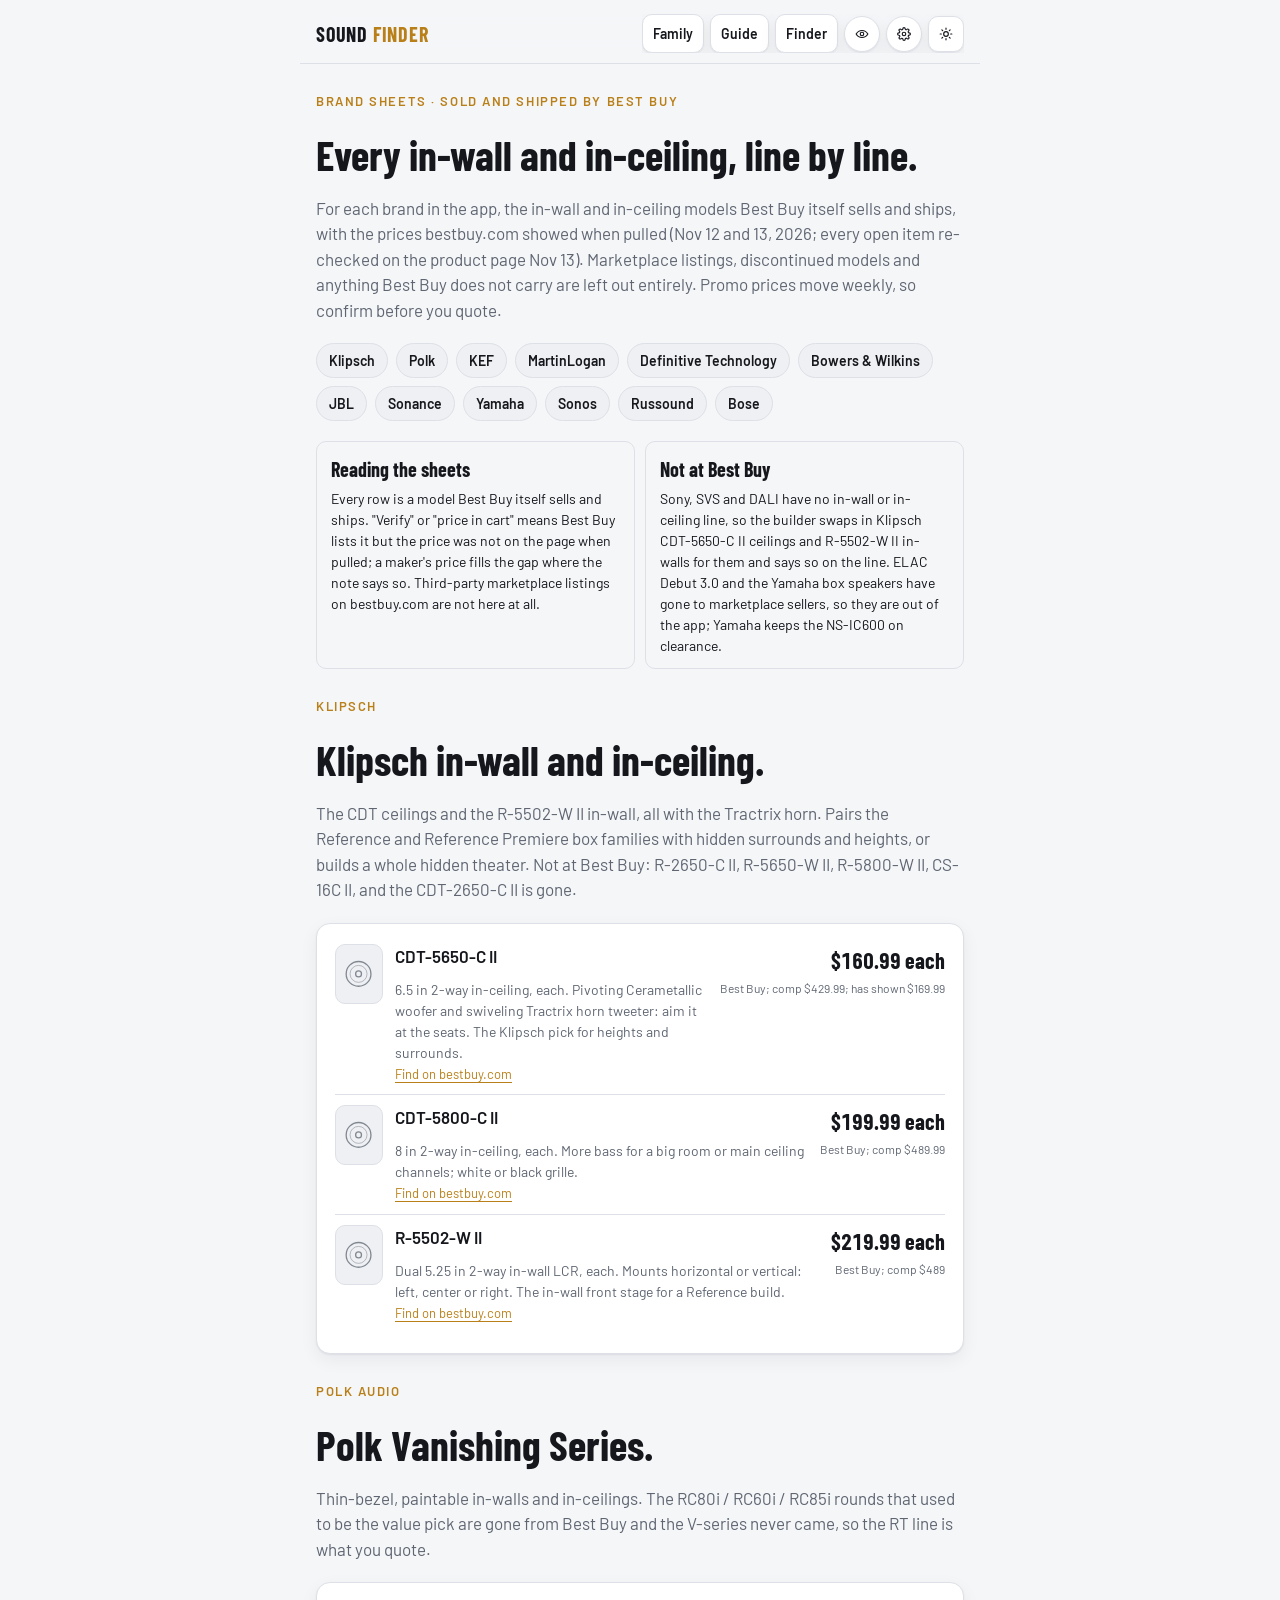
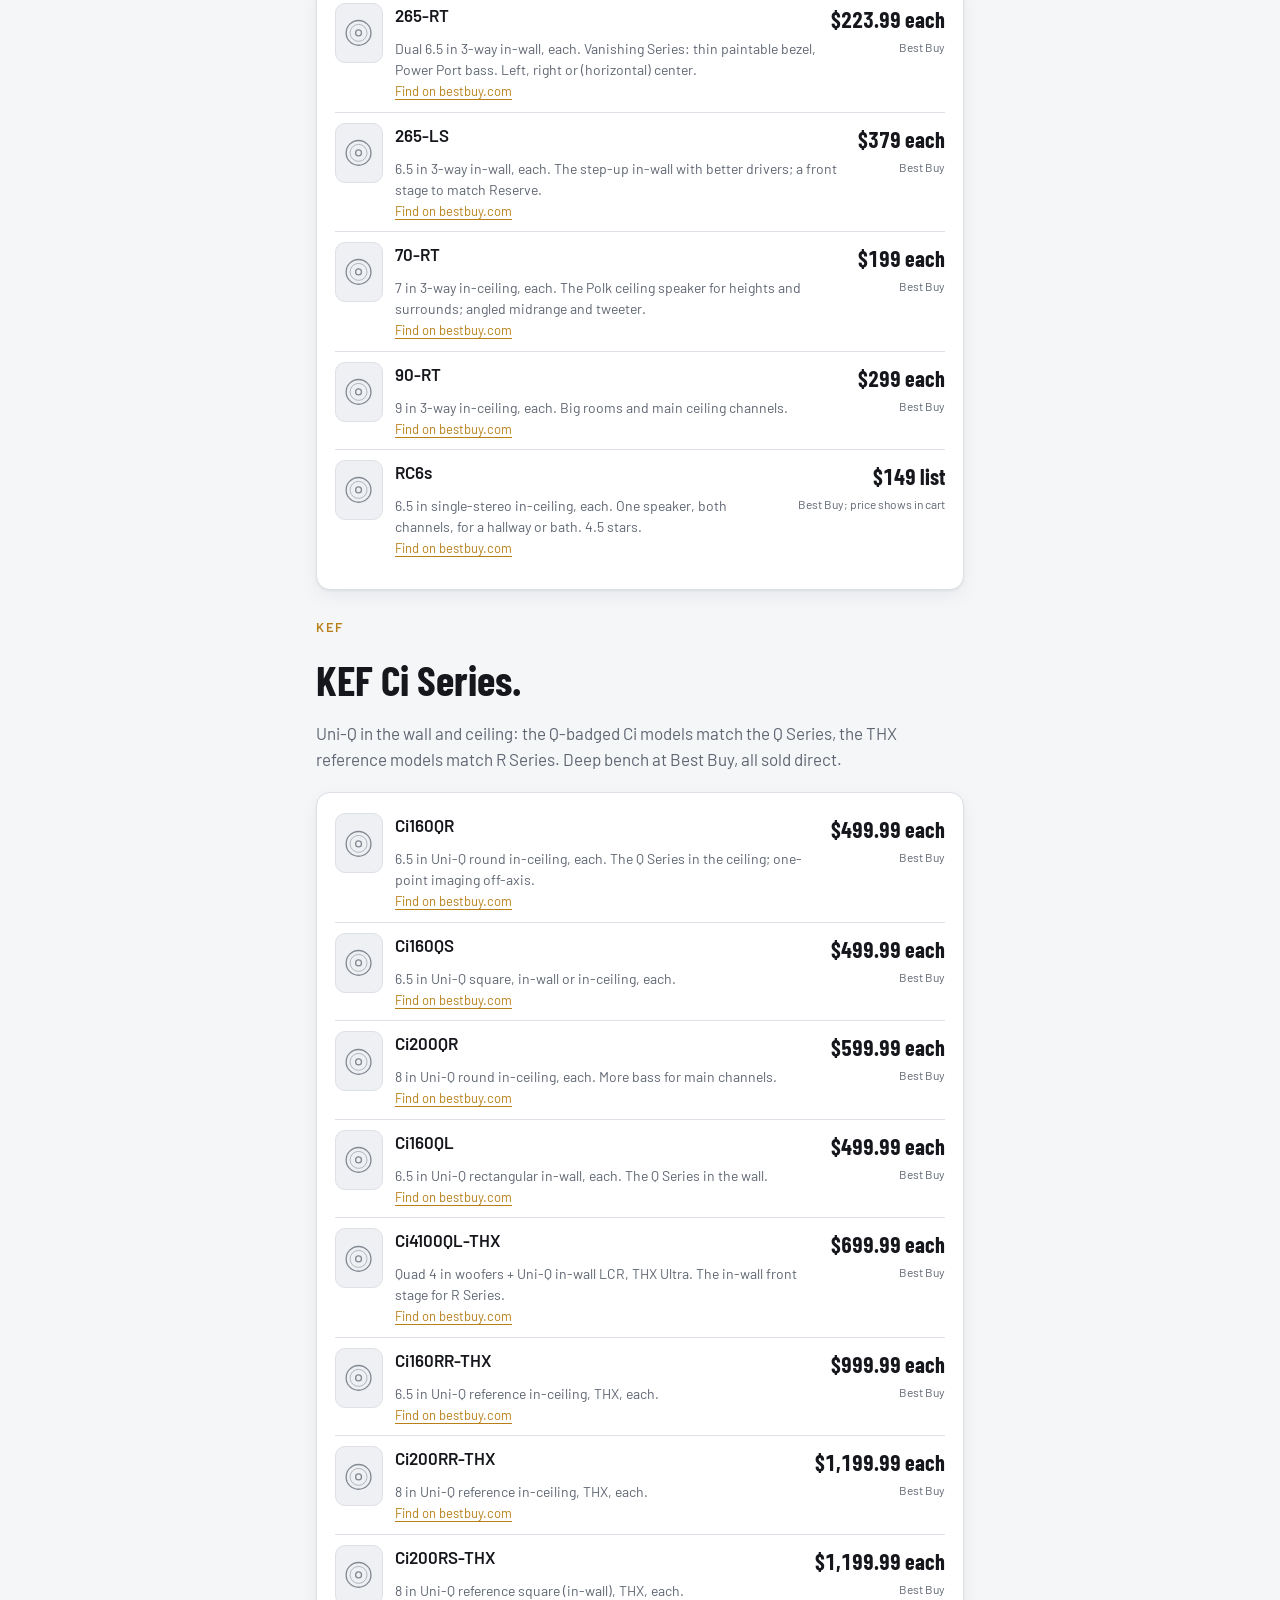
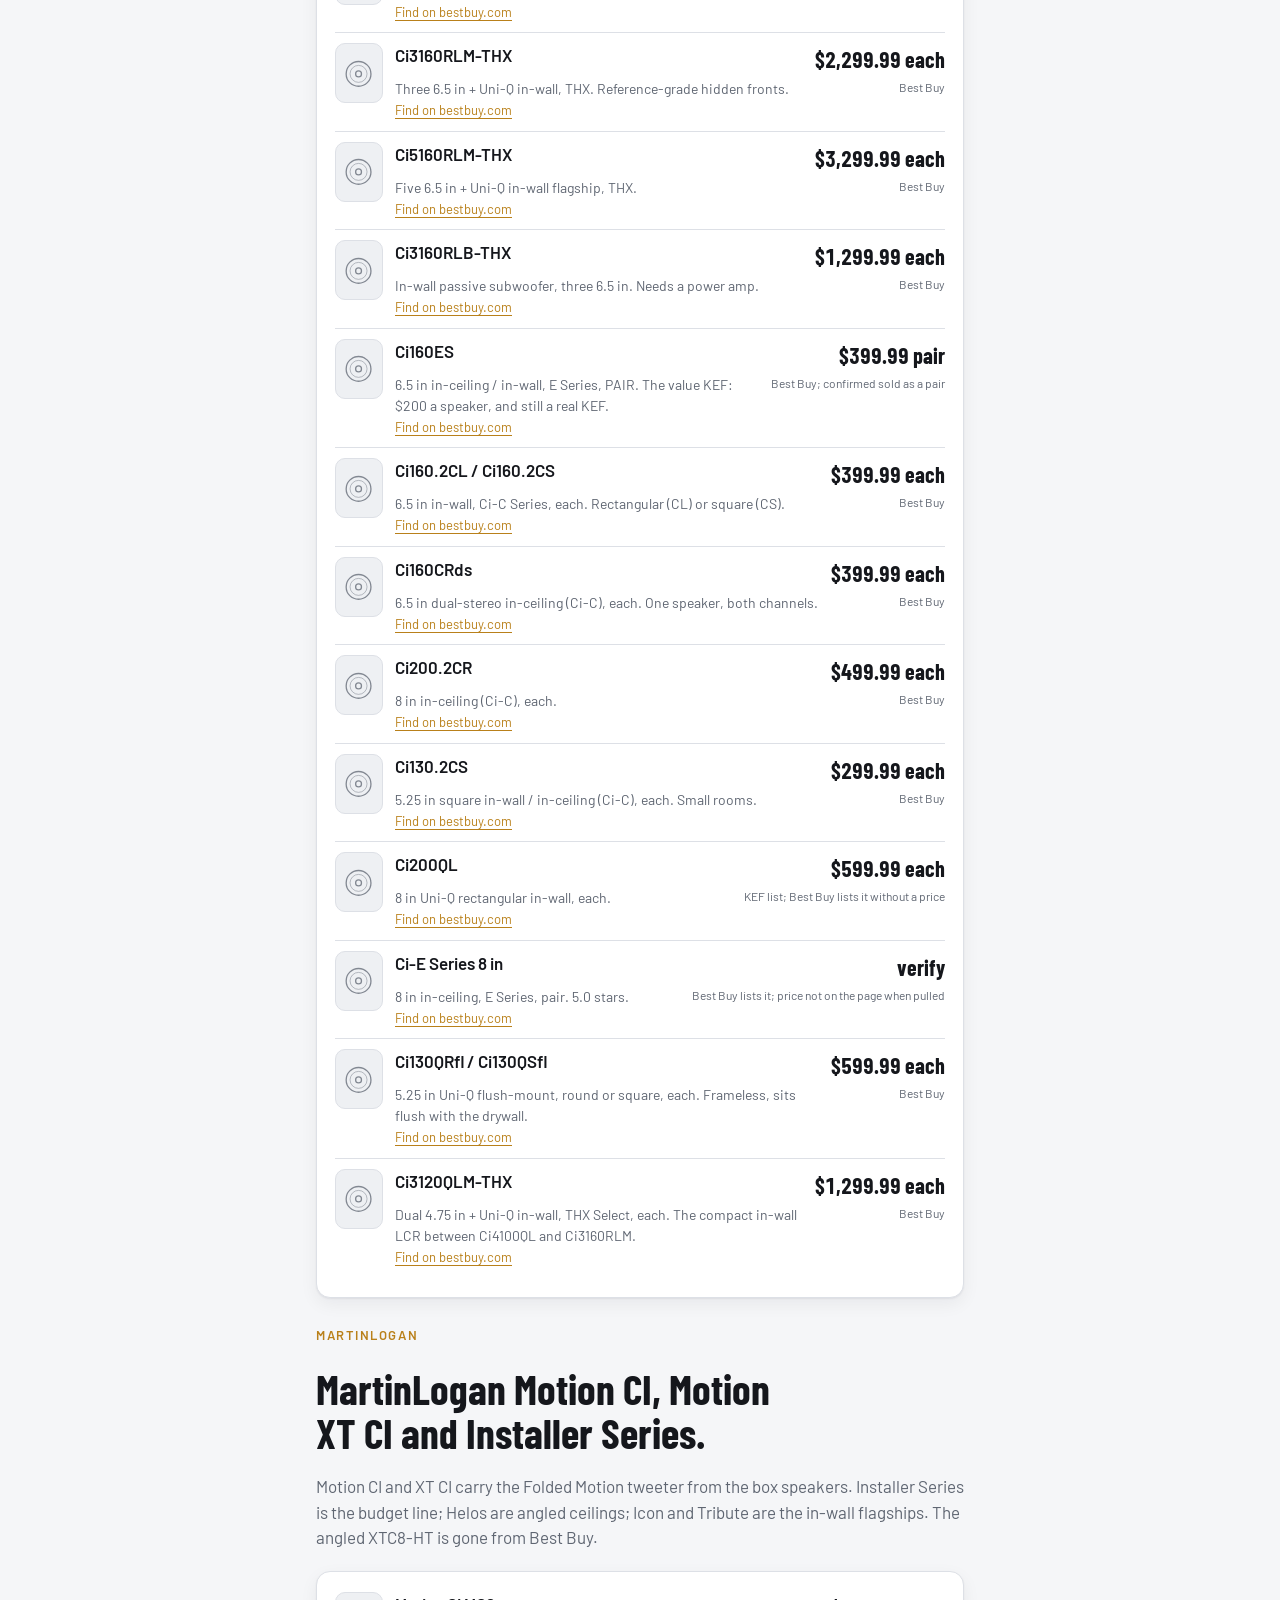
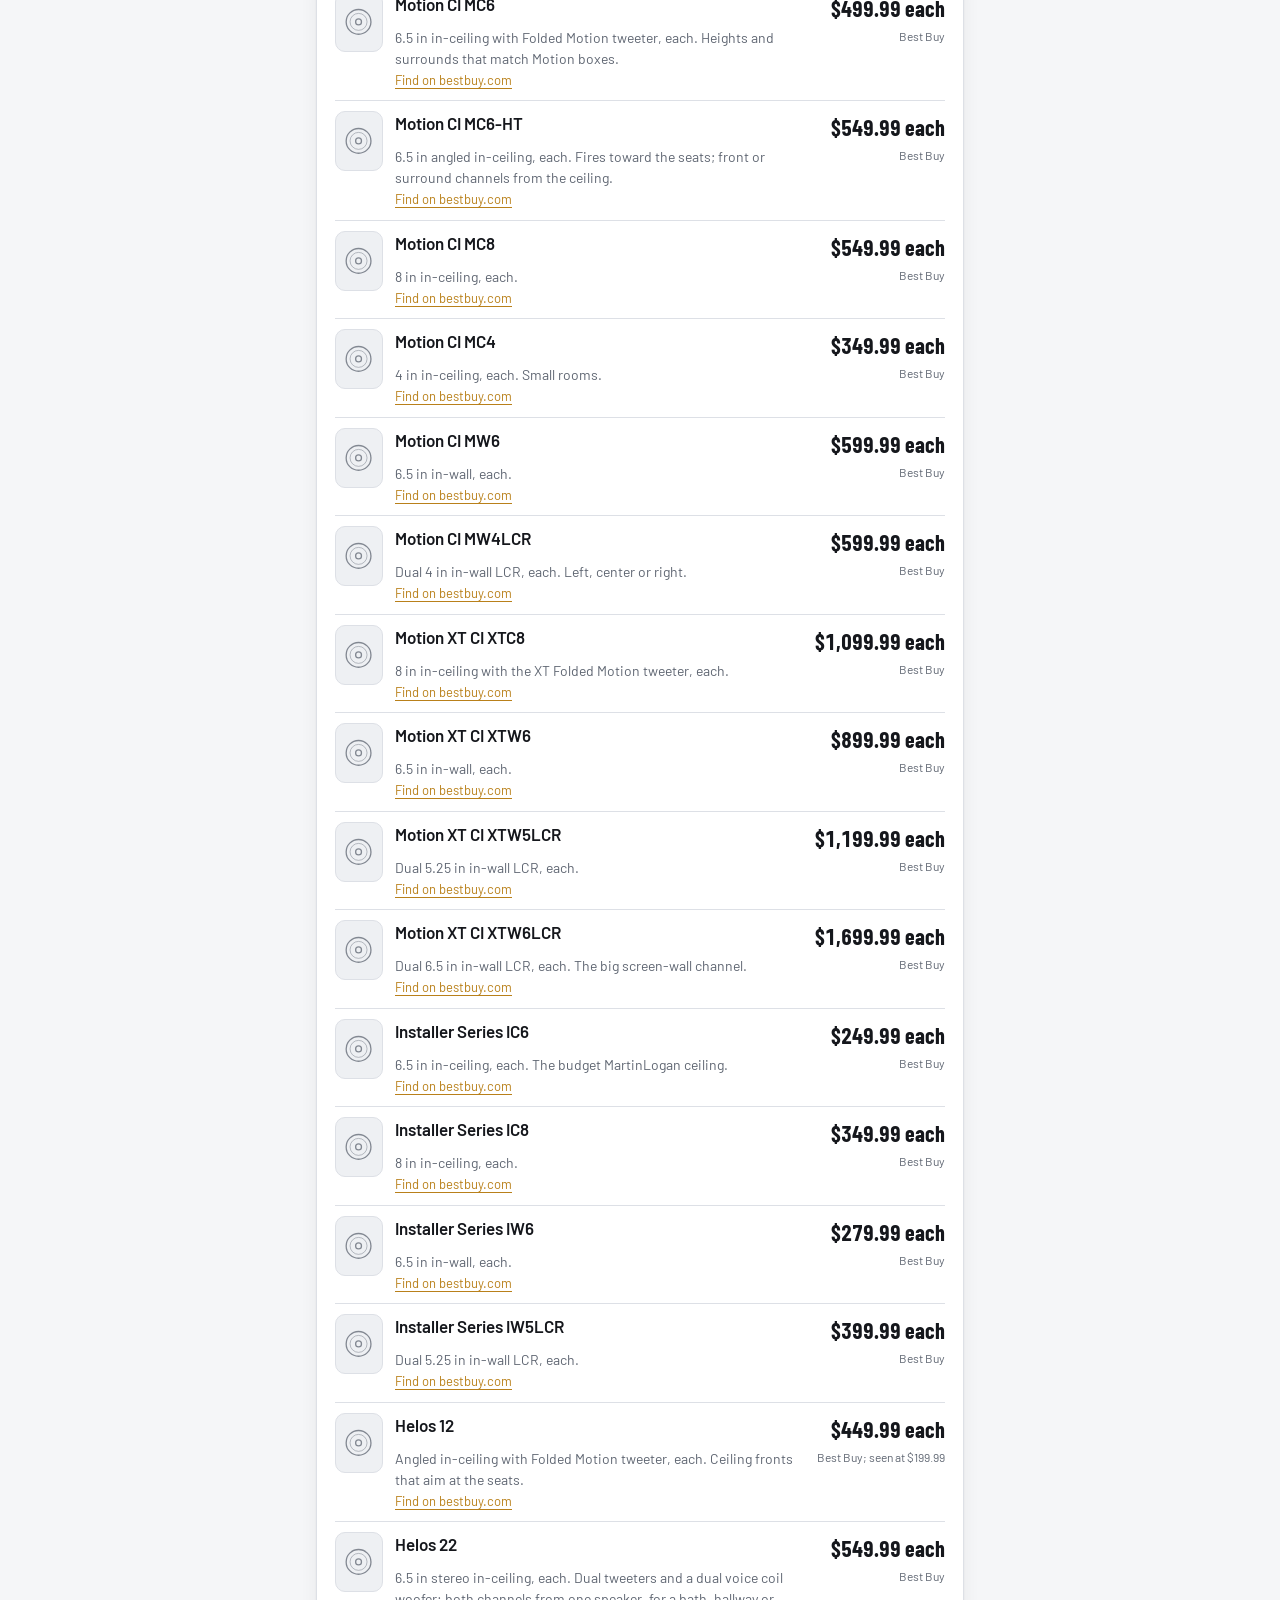
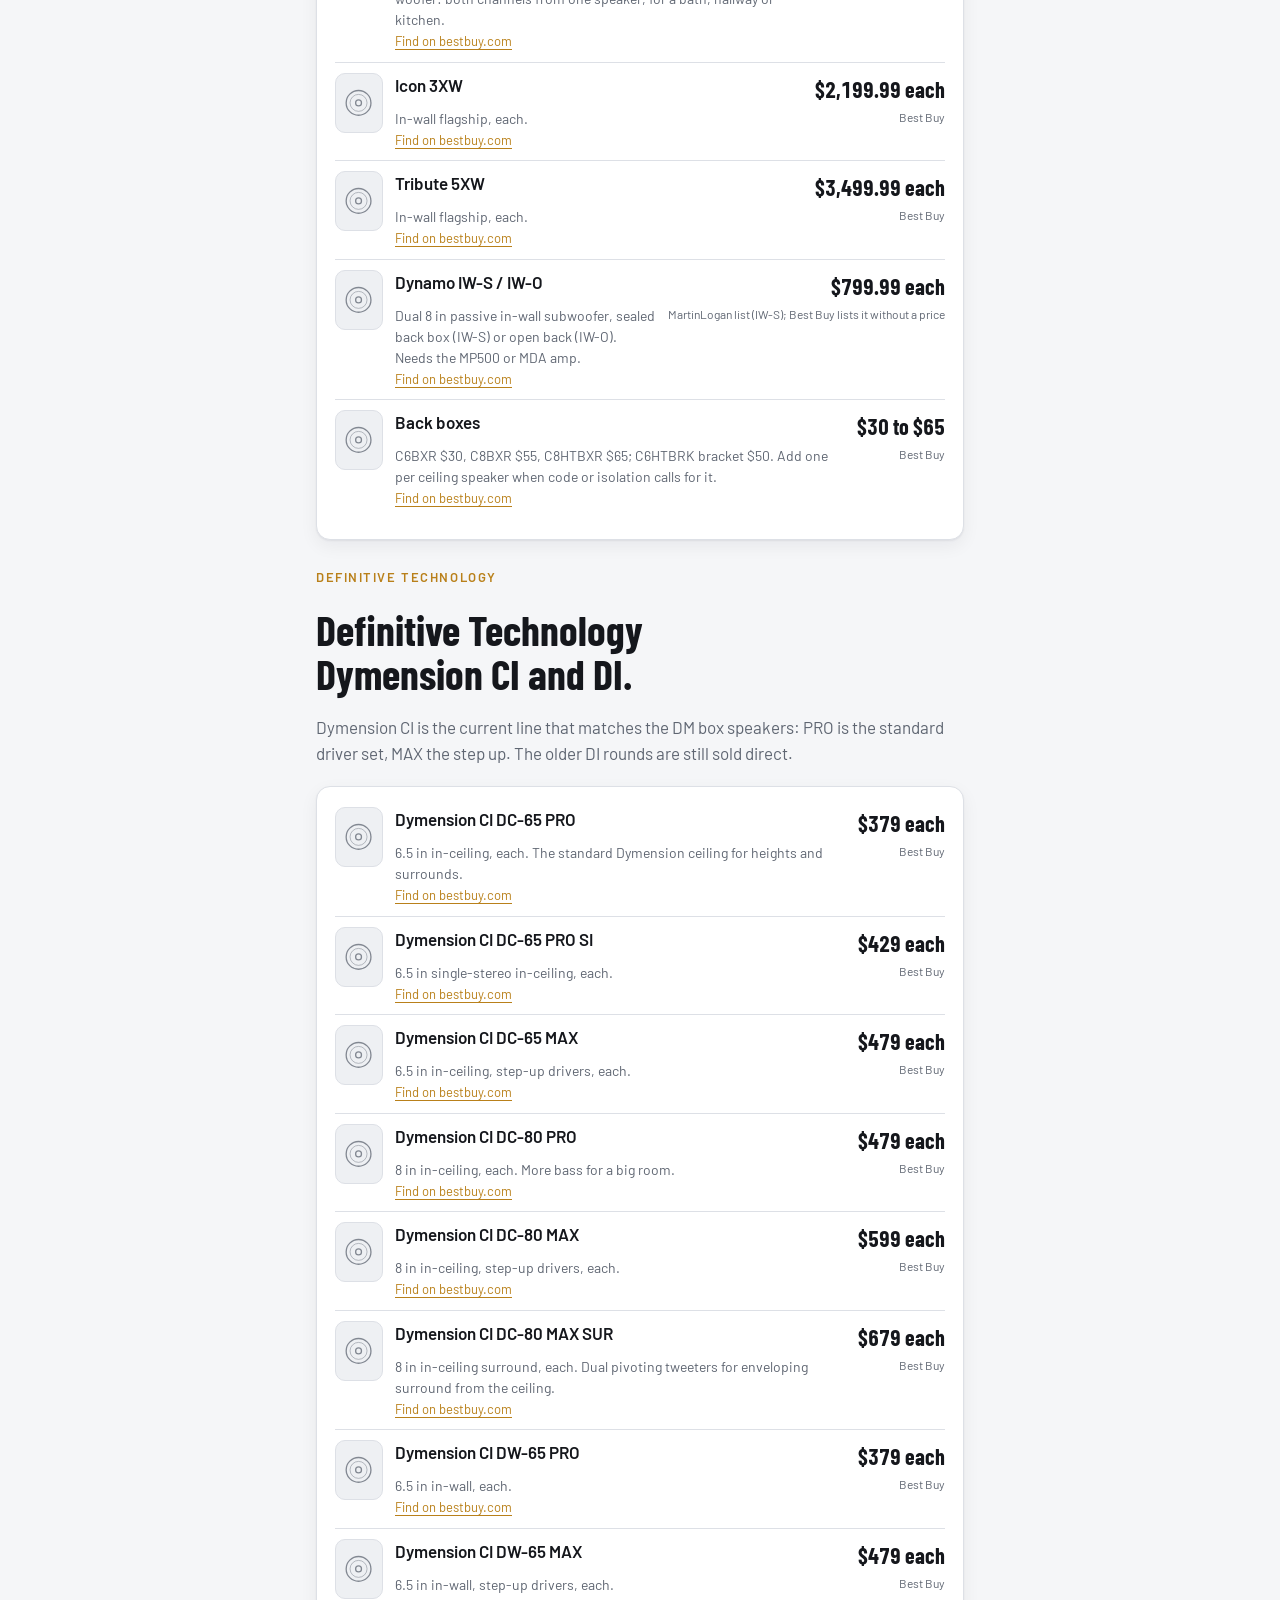
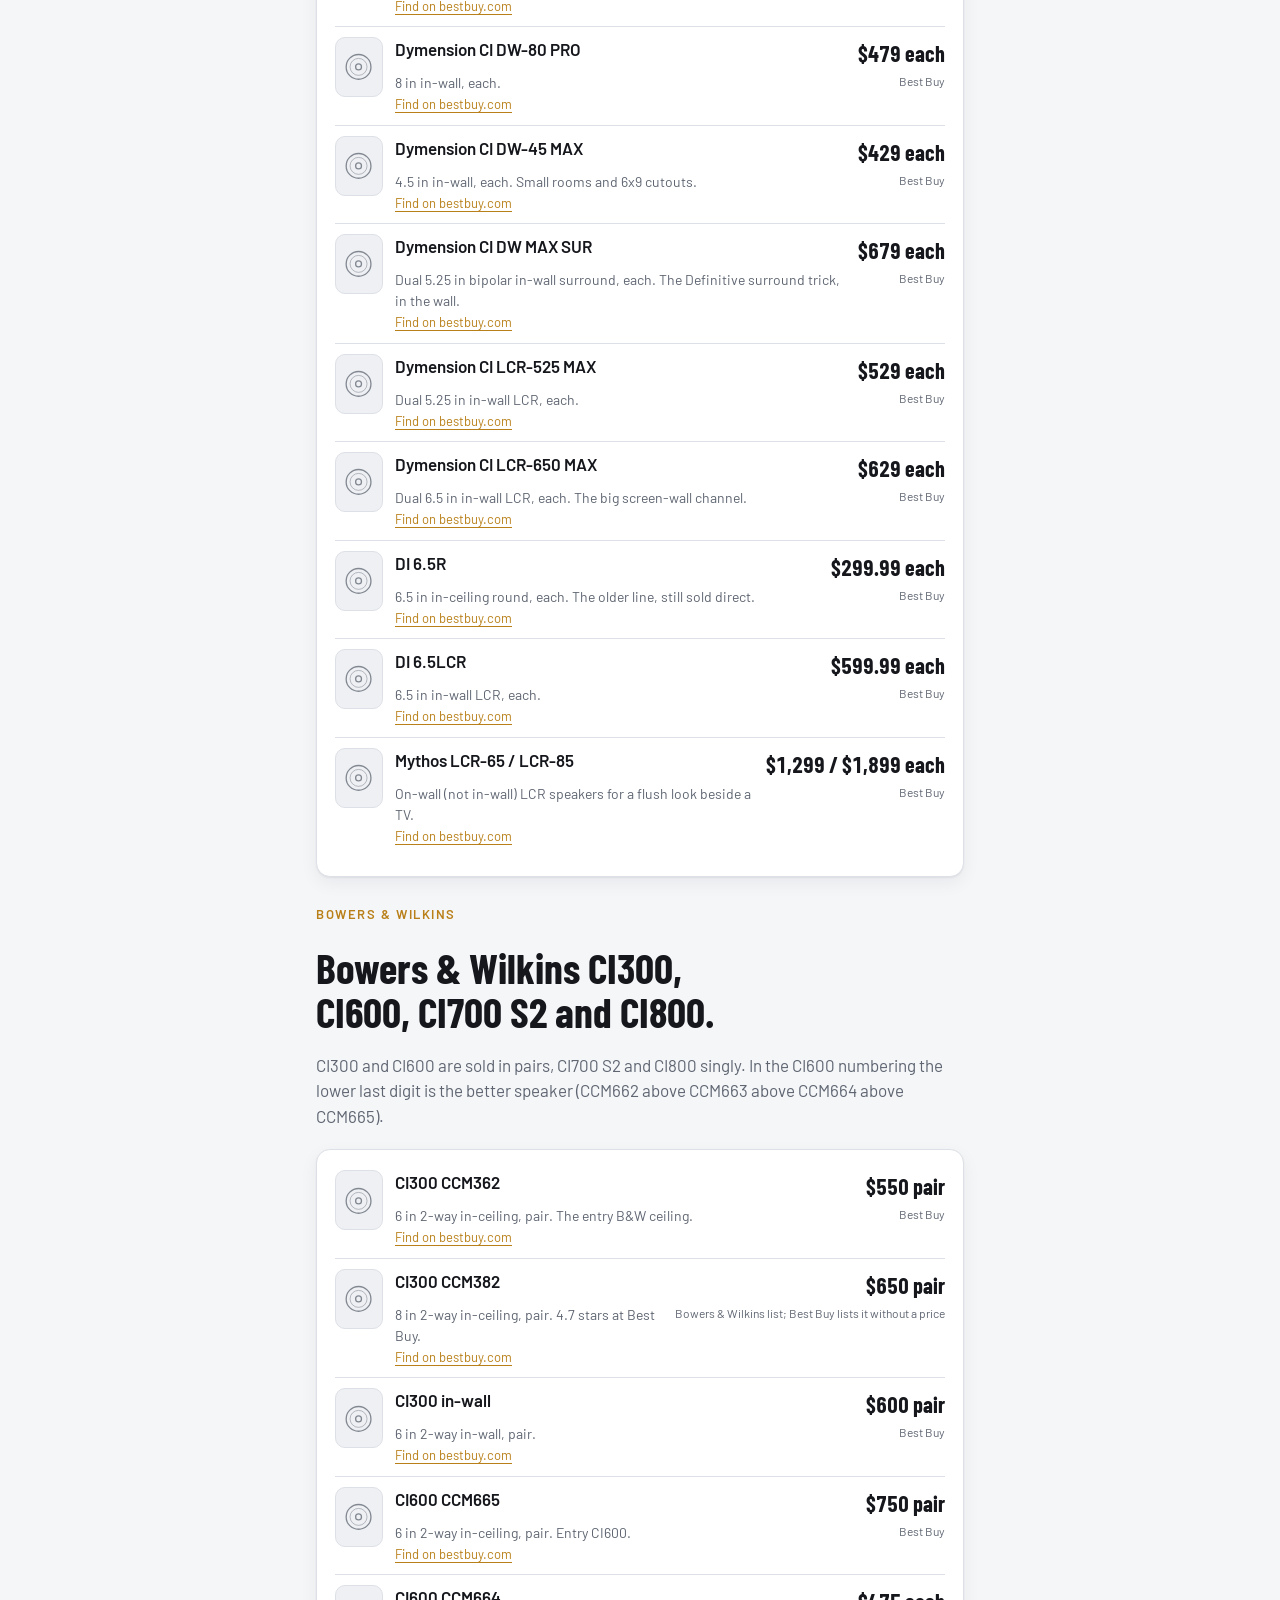
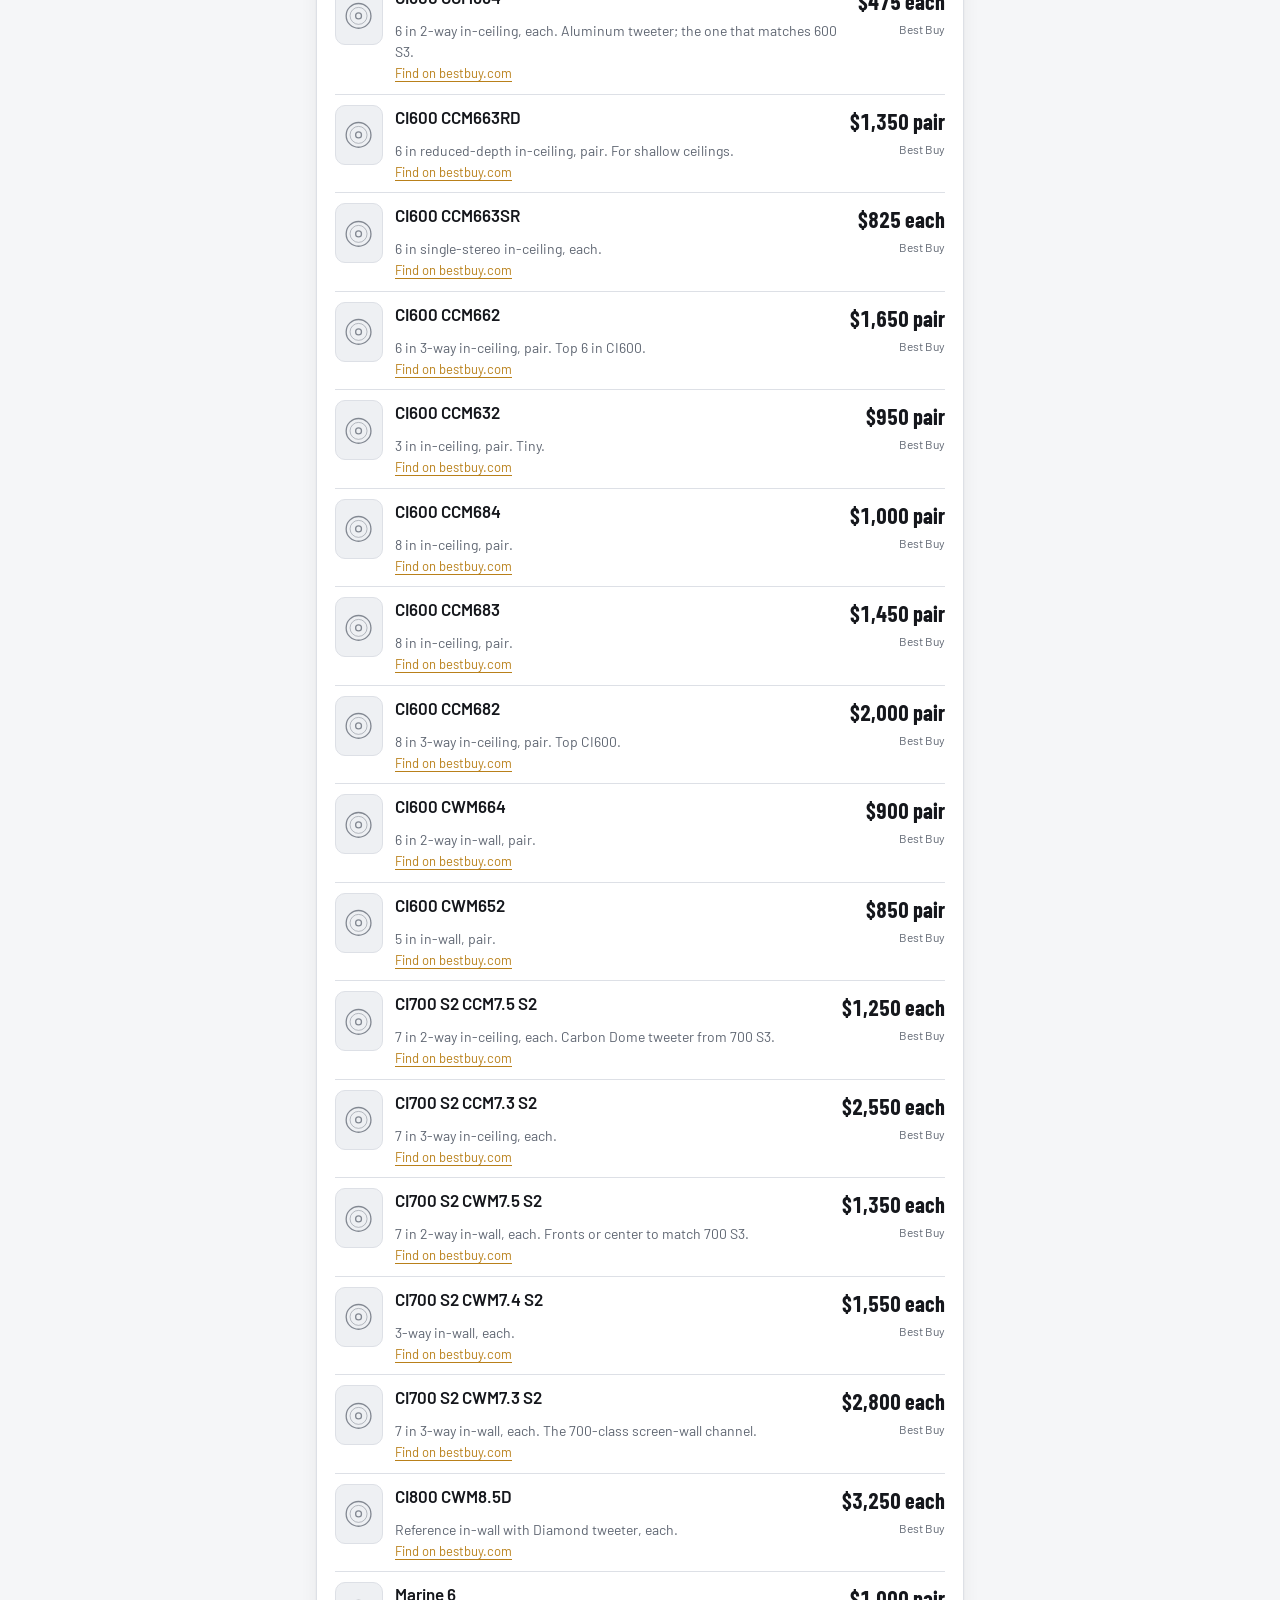
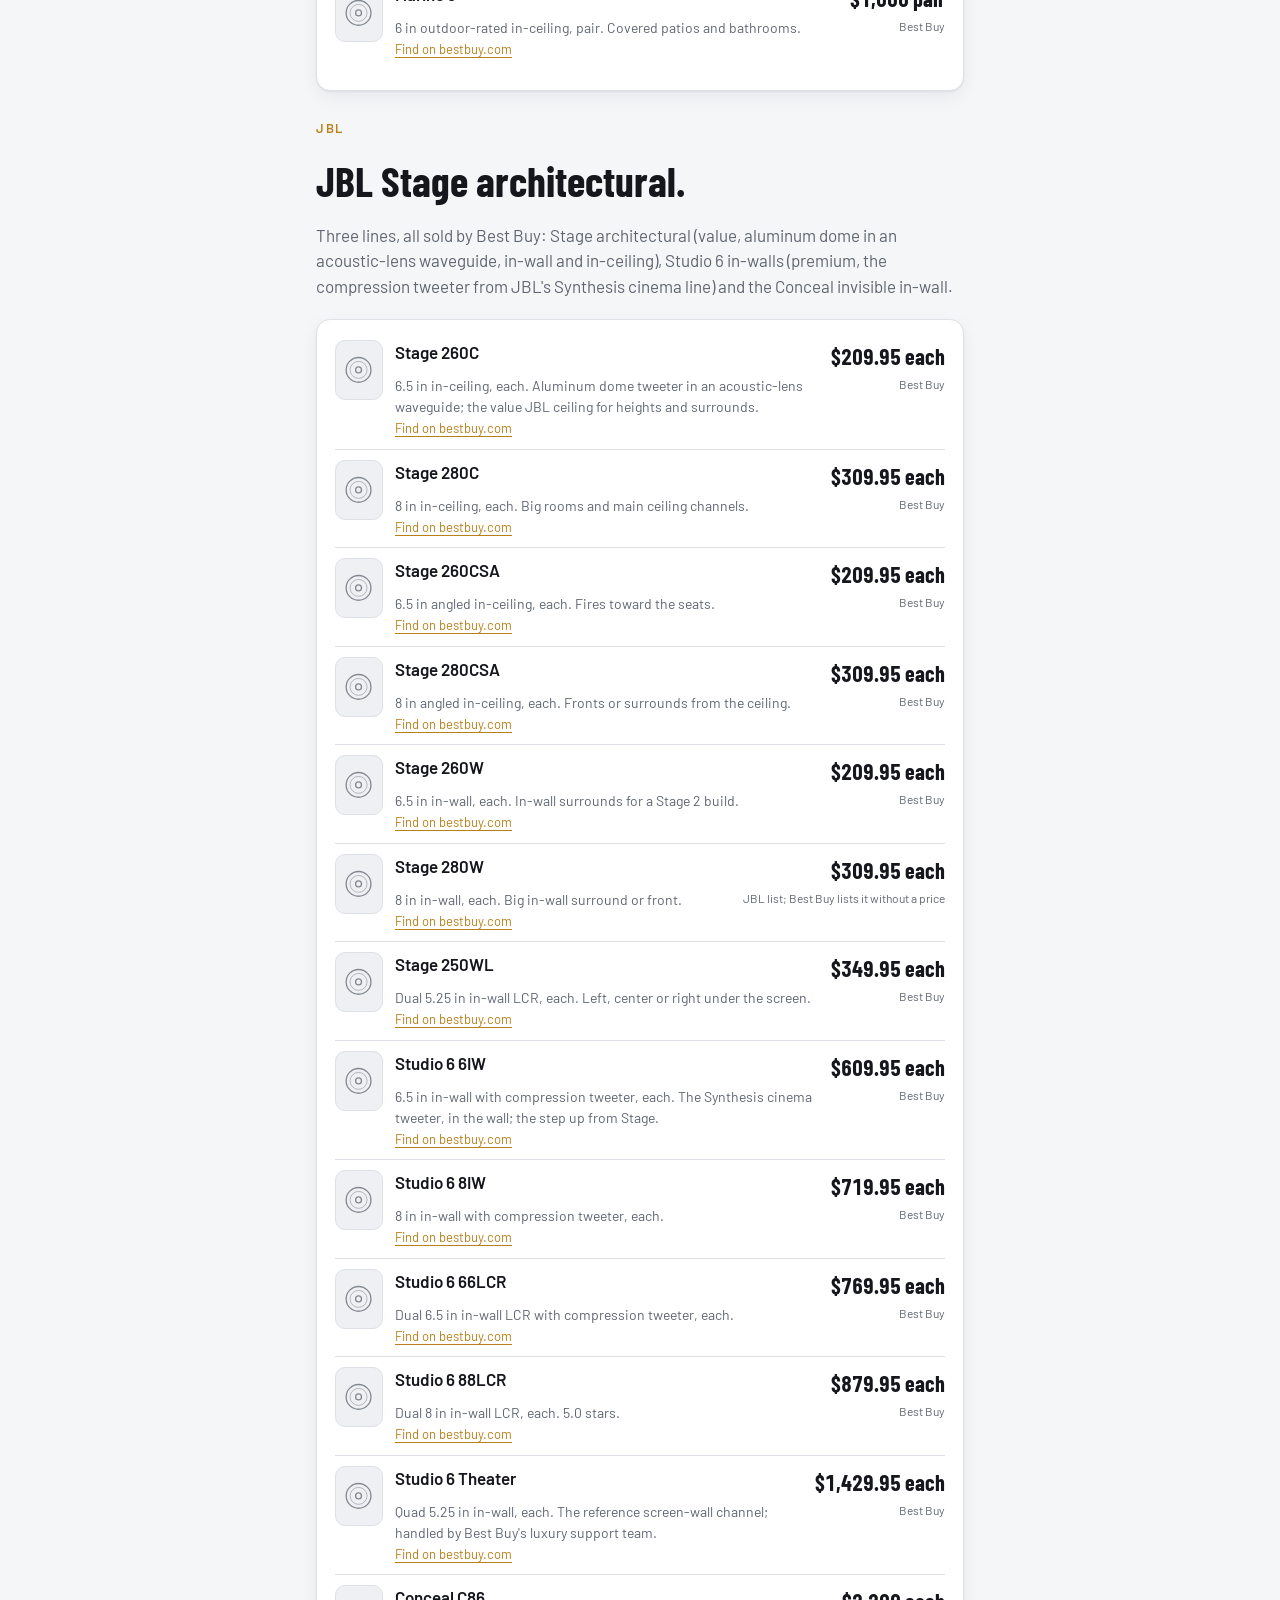
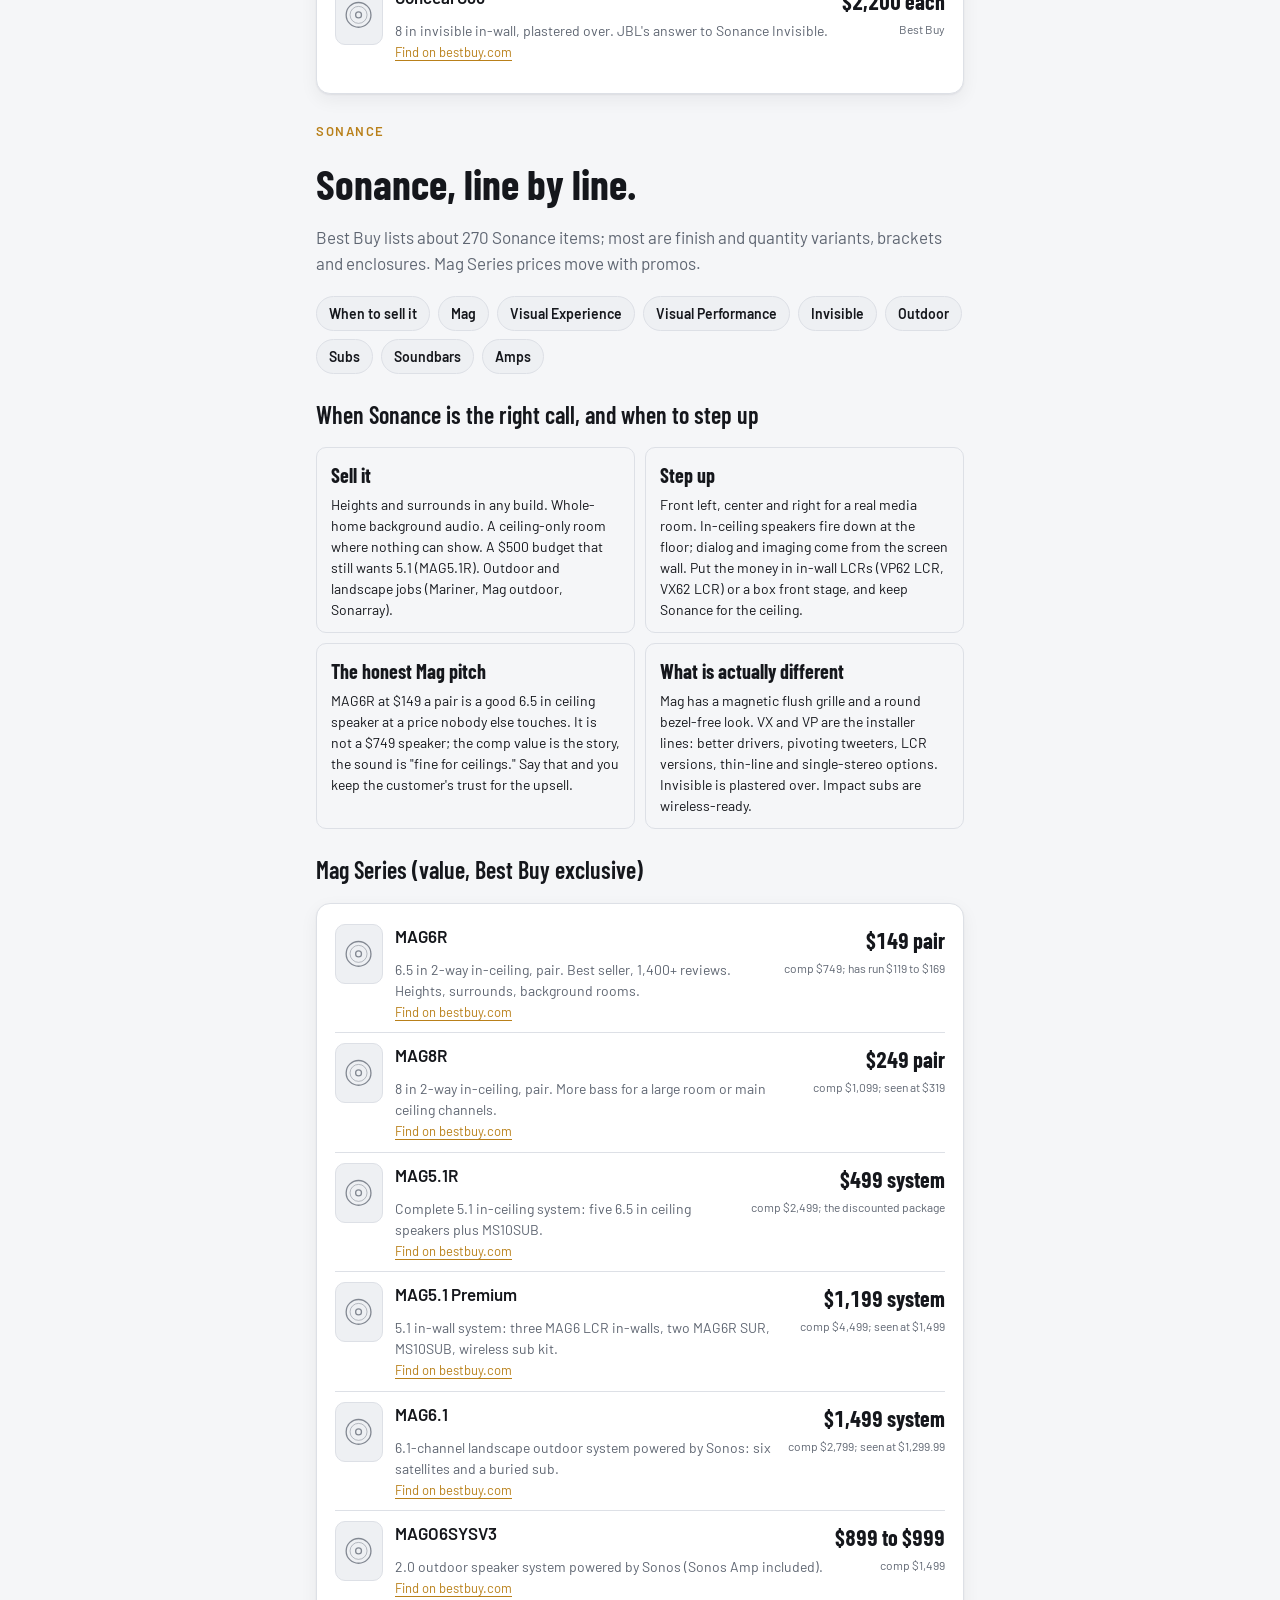
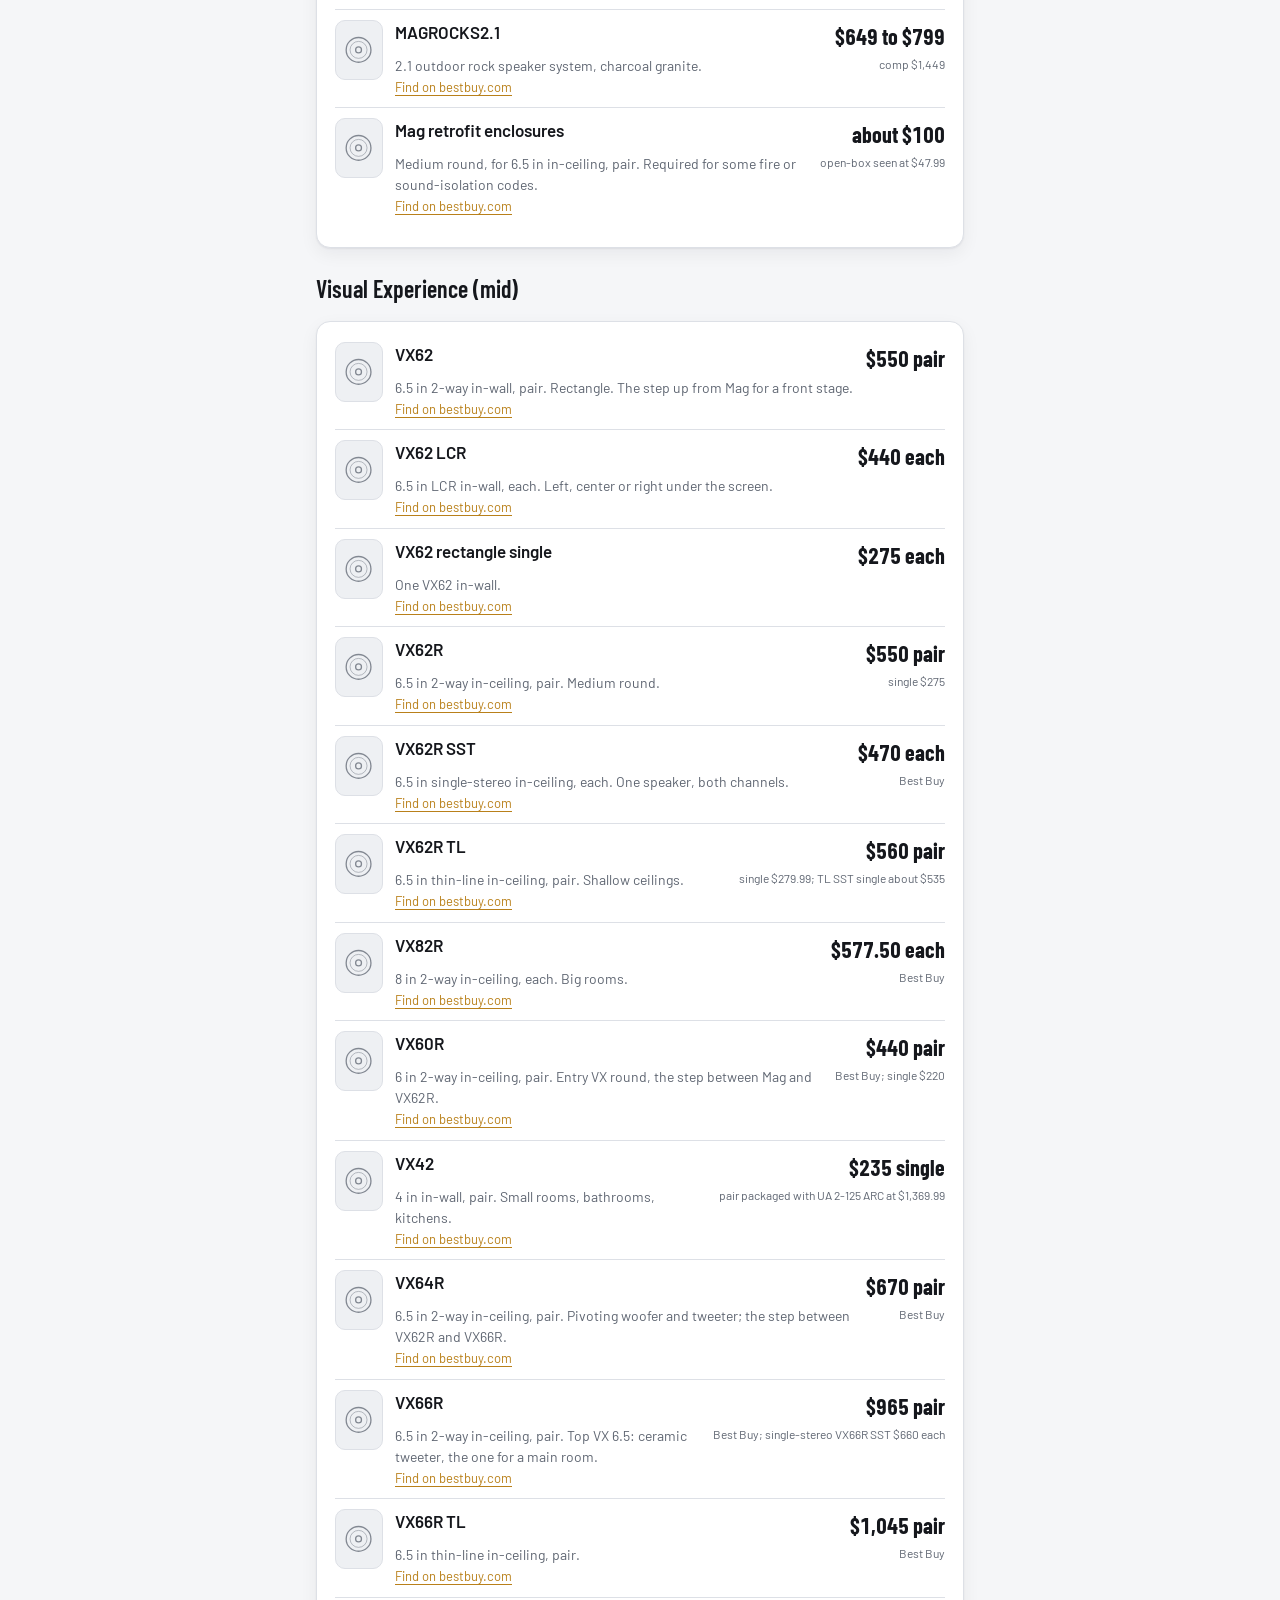
==== brands.html @ 205d7e50 "Add the floor-selling tools: financing, G/B/B, SOW, SKUs, amp check, leads, customer view Shared sal" ====
<!doctype html>
<html lang="en">
<head>
<meta charset="utf-8">
<meta name="viewport" content="width=device-width, initial-scale=1, viewport-fit=cover">
<title>Brand Sheets</title>
<meta name="description" content="Brand sheets for the architectural and value lines: every model Best Buy sells and ships, with current prices and when to sell each one.">
<meta name="theme-color" content="#15171c" media="(prefers-color-scheme: dark)">
<meta name="theme-color" content="#f1f2f4" media="(prefers-color-scheme: light)">
<meta name="apple-mobile-web-app-capable" content="yes">
<meta name="mobile-web-app-capable" content="yes">
<meta name="apple-mobile-web-app-status-bar-style" content="black-translucent">
<meta name="apple-mobile-web-app-title" content="Sound Finder">
<link rel="manifest" href="manifest.webmanifest">
<link rel="apple-touch-icon" href="apple-touch-icon.png">
<link rel="icon" href="icon-192.png" type="image/png">
<link rel="preconnect" href="https://fonts.googleapis.com">
<link rel="preconnect" href="https://fonts.gstatic.com" crossorigin>
<link rel="stylesheet" href="https://fonts.googleapis.com/css2?family=Barlow+Condensed:wght@600;700&family=Barlow:wght@400;500;600&display=swap">
<link rel="stylesheet" href="app.css">
<script src="theme.js"></script>
<script src="images.js"></script>
<script src="sales.js"></script>
<style>
.tbl { display: flex; flex-direction: column; }
.trow { display: grid; grid-template-columns: 48px minmax(0, 1fr) auto; gap: 2px 12px; padding-block: 10px; border-top: 1px solid var(--line); align-items: start; }
.trow .thumb { width: 48px; height: 60px; grid-row: 1 / span 3; }
.trow:first-child { border-top: none; padding-top: 0; }
.trow .m { font-weight: 600; }
.trow .d { color: var(--muted); font-size: 14px; grid-column: 2; }
.trow .p { font-family: var(--font-display); font-size: 22px; font-weight: 700; font-variant-numeric: tabular-nums; white-space: nowrap; text-align: right; }
.trow .c { color: var(--muted); font-size: 12px; text-align: right; grid-column: 3; }
.trow .f { grid-column: 2 / -1; font-size: 13px; }
.trow a { color: var(--accent); text-decoration: underline; text-underline-offset: 3px; }
.use { display: grid; grid-template-columns: 1fr; gap: 10px; }
@media (min-width: 560px) { .use { grid-template-columns: 1fr 1fr; } }
.use div { border: 1px solid var(--line); border-radius: 10px; padding: 12px 14px; display: flex; flex-direction: column; gap: 4px; }
.use b { font-family: var(--font-display); font-size: 20px; font-weight: 700; }
.use span { font-size: 14px; }
.jump { display: flex; flex-wrap: wrap; gap: 8px; }
.jump a { font-size: 14px; font-weight: 600; color: var(--fg); background: var(--surface-2); border: 1px solid var(--line); border-radius: 999px; padding: 6px 12px; text-decoration: none; }
.sec h3 { scroll-margin-top: 16px; }
</style>
</head>
<body>
<div class="wrap">
  <header class="top">
    <a class="brand" href="index.html">Sound <b>Finder</b></a>
    <div class="row">
      <a class="btn" href="family.html">Family</a>
      <a class="btn" href="series.html">Guide</a>
      <a class="btn" href="index.html">Finder</a>
    </div>
  </header>

  <section>
    <p class="eyebrow">Brand sheets · sold and shipped by Best Buy</p>
    <h2>Every in-wall and in-ceiling, line by line.</h2>
    <p class="muted">For each brand in the app, the in-wall and in-ceiling models Best Buy itself sells and ships, with the prices bestbuy.com showed when pulled (Nov 12 and 13, 2026; every open item re-checked on the product page Nov 13). Marketplace listings, discontinued models and anything Best Buy does not carry are left out entirely. Promo prices move weekly, so confirm before you quote.</p>
    <div class="jump">
      <a href="#klipsch">Klipsch</a><a href="#polk">Polk</a><a href="#kef">KEF</a><a href="#martinlogan">MartinLogan</a><a href="#deftech">Definitive Technology</a><a href="#bw">Bowers &amp; Wilkins</a><a href="#jbl">JBL</a><a href="#sonance">Sonance</a><a href="#yamaha">Yamaha</a><a href="#sonos">Sonos</a><a href="#russound">Russound</a><a href="#bose">Bose</a>
    </div>
    <div class="use">
      <div><b>Reading the sheets</b><span>Every row is a model Best Buy itself sells and ships. "Verify" or "price in cart" means Best Buy lists it but the price was not on the page when pulled; a maker's price fills the gap where the note says so. Third-party marketplace listings on bestbuy.com are not here at all.</span></div>
      <div><b>Not at Best Buy</b><span>Sony, SVS and DALI have no in-wall or in-ceiling line, so the builder swaps in Klipsch CDT-5650-C II ceilings and R-5502-W II in-walls for them and says so on the line. ELAC Debut 3.0 and the Yamaha box speakers have gone to marketplace sellers, so they are out of the app; Yamaha keeps the NS-IC600 on clearance.</span></div>
    </div>
  </section>

  <section class="sec" id="klipsch">
    <p class="eyebrow">Klipsch</p>
    <h2>Klipsch in-wall and in-ceiling.</h2>
    <p class="muted">The CDT ceilings and the R-5502-W II in-wall, all with the Tractrix horn. Pairs the Reference and Reference Premiere box families with hidden surrounds and heights, or builds a whole hidden theater. Not at Best Buy: R-2650-C II, R-5650-W II, R-5800-W II, CS-16C II, and the CDT-2650-C II is gone.</p>
    <div class="card"><div class="tbl" id="klipsch-t"></div></div>
  </section>
  <section class="sec" id="polk">
    <p class="eyebrow">Polk Audio</p>
    <h2>Polk Vanishing Series.</h2>
    <p class="muted">Thin-bezel, paintable in-walls and in-ceilings. The RC80i / RC60i / RC85i rounds that used to be the value pick are gone from Best Buy and the V-series never came, so the RT line is what you quote.</p>
    <div class="card"><div class="tbl" id="polk-t"></div></div>
  </section>
  <section class="sec" id="kef">
    <p class="eyebrow">KEF</p>
    <h2>KEF Ci Series.</h2>
    <p class="muted">Uni-Q in the wall and ceiling: the Q-badged Ci models match the Q Series, the THX reference models match R Series. Deep bench at Best Buy, all sold direct.</p>
    <div class="card"><div class="tbl" id="kef-t"></div></div>
  </section>
  <section class="sec" id="martinlogan">
    <p class="eyebrow">MartinLogan</p>
    <h2>MartinLogan Motion CI, Motion XT CI and Installer Series.</h2>
    <p class="muted">Motion CI and XT CI carry the Folded Motion tweeter from the box speakers. Installer Series is the budget line; Helos are angled ceilings; Icon and Tribute are the in-wall flagships. The angled XTC8-HT is gone from Best Buy.</p>
    <div class="card"><div class="tbl" id="ml-t"></div></div>
  </section>
  <section class="sec" id="deftech">
    <p class="eyebrow">Definitive Technology</p>
    <h2>Definitive Technology Dymension CI and DI.</h2>
    <p class="muted">Dymension CI is the current line that matches the DM box speakers: PRO is the standard driver set, MAX the step up. The older DI rounds are still sold direct.</p>
    <div class="card"><div class="tbl" id="deftech-t"></div></div>
  </section>
  <section class="sec" id="bw">
    <p class="eyebrow">Bowers &amp; Wilkins</p>
    <h2>Bowers &amp; Wilkins CI300, CI600, CI700 S2 and CI800.</h2>
    <p class="muted">CI300 and CI600 are sold in pairs, CI700 S2 and CI800 singly. In the CI600 numbering the lower last digit is the better speaker (CCM662 above CCM663 above CCM664 above CCM665).</p>
    <div class="card"><div class="tbl" id="bw-t"></div></div>
  </section>
  <section class="sec" id="jbl">
    <p class="eyebrow">JBL</p>
    <h2>JBL Stage architectural.</h2>
    <p class="muted">Three lines, all sold by Best Buy: Stage architectural (value, aluminum dome in an acoustic-lens waveguide, in-wall and in-ceiling), Studio 6 in-walls (premium, the compression tweeter from JBL's Synthesis cinema line) and the Conceal invisible in-wall.</p>
    <div class="card"><div class="tbl" id="jbl-t"></div></div>
  </section>

  <section class="sec" id="sonance">
    <p class="eyebrow">Sonance</p>
    <h2>Sonance, line by line.</h2>
    <p class="muted">Best Buy lists about 270 Sonance items; most are finish and quantity variants, brackets and enclosures. Mag Series prices move with promos.</p>
    <div class="jump">
      <a href="#when">When to sell it</a><a href="#mag">Mag</a><a href="#vx">Visual Experience</a><a href="#vp">Visual Performance</a><a href="#is">Invisible</a><a href="#out">Outdoor</a><a href="#subs">Subs</a><a href="#bars">Soundbars</a><a href="#amps">Amps</a>
    </div>
  </section>

  <section class="sec" id="when">
    <h3>When Sonance is the right call, and when to step up</h3>
    <div class="use">
      <div><b>Sell it</b><span>Heights and surrounds in any build. Whole-home background audio. A ceiling-only room where nothing can show. A $500 budget that still wants 5.1 (MAG5.1R). Outdoor and landscape jobs (Mariner, Mag outdoor, Sonarray).</span></div>
      <div><b>Step up</b><span>Front left, center and right for a real media room. In-ceiling speakers fire down at the floor; dialog and imaging come from the screen wall. Put the money in in-wall LCRs (VP62 LCR, VX62 LCR) or a box front stage, and keep Sonance for the ceiling.</span></div>
      <div><b>The honest Mag pitch</b><span>MAG6R at $149 a pair is a good 6.5 in ceiling speaker at a price nobody else touches. It is not a $749 speaker; the comp value is the story, the sound is "fine for ceilings." Say that and you keep the customer's trust for the upsell.</span></div>
      <div><b>What is actually different</b><span>Mag has a magnetic flush grille and a round bezel-free look. VX and VP are the installer lines: better drivers, pivoting tweeters, LCR versions, thin-line and single-stereo options. Invisible is plastered over. Impact subs are wireless-ready.</span></div>
    </div>
  </section>

  <section class="sec" id="mag">
    <h3>Mag Series (value, Best Buy exclusive)</h3>
    <div class="card"><div class="tbl" id="mag-t"></div></div>
  </section>
  <section class="sec" id="vx">
    <h3>Visual Experience (mid)</h3>
    <div class="card"><div class="tbl" id="vx-t"></div></div>
  </section>
  <section class="sec" id="vp">
    <h3>Visual Performance (premium)</h3>
    <div class="card"><div class="tbl" id="vp-t"></div></div>
  </section>
  <section class="sec" id="is">
    <h3>Invisible Series (premium, plaster-over)</h3>
    <div class="card"><div class="tbl" id="is-t"></div></div>
  </section>
  <section class="sec" id="out">
    <h3>Outdoor: Mariner and Mag outdoor</h3>
    <div class="card"><div class="tbl" id="out-t"></div></div>
  </section>
  <section class="sec" id="subs">
    <h3>Subwoofers</h3>
    <div class="card"><div class="tbl" id="subs-t"></div></div>
  </section>
  <section class="sec" id="bars">
    <h3>Passive soundbars</h3>
    <div class="card"><div class="tbl" id="bars-t"></div></div>
  </section>
  <section class="sec" id="amps">
    <h3>Amplifiers and packages</h3>
    <div class="card"><div class="tbl" id="amps-t"></div></div>
  </section>


  <section class="sec" id="yamaha">
    <p class="eyebrow">Yamaha</p>
    <h2>Yamaha, what is left.</h2>
    <p class="muted">Best Buy has let the Yamaha speaker line go to marketplace sellers. Two pieces are still sold by Best Buy itself: the NS-IC600 in-ceiling, on clearance, and the NS-AW294 outdoor pair.</p>
    <div class="card"><div class="tbl" id="yam-t"></div></div>
  </section>
  <section class="sec" id="sonos">
    <p class="eyebrow">Sonos</p>
    <h2>Sonos Architectural by Sonance.</h2>
    <p class="muted">Passive speakers built by Sonance and tuned by Sonos Amp with Trueplay. Every pair needs an Amp, so quote them together. Best Buy sells the two in-ceilings and the outdoor pair; the in-wall pair is marketplace only now.</p>
    <div class="card"><div class="tbl" id="sonos-t"></div></div>
  </section>
  <section class="sec" id="russound">
    <p class="eyebrow">Russound</p>
    <h2>Russound in-ceiling and Acclaim.</h2>
    <p class="muted">Ceilings sold as singles. Whole-home audio pieces that pair with Russound or Sonance amplifiers.</p>
    <div class="card"><div class="tbl" id="russ-t"></div></div>
  </section>
  <section class="sec" id="bose">
    <p class="eyebrow">Bose</p>
    <h2>Bose, the one passive line.</h2>
    <p class="muted">Everything else Bose sells at Best Buy is wireless (Lifestyle Ultra, Surround Speakers, soundbars), so this is the only Bose row.</p>
    <div class="card"><div class="tbl" id="bose-t"></div></div>
  </section>

  <section>
    <div class="row">
      <a class="btn primary" href="family.html">Build a family</a>
      <a class="btn" href="series.html">Compare in the guide</a>
    </div>
  </section>

  <footer>Prices from bestbuy.com, Nov 12 and 13, 2026, each unless noted; "comp" is Best Buy's comparable value when shown. "List" or the maker's name marks a price taken from the brand's own store or dealer list when bestbuy.com did not show one. Pulled by search of bestbuy.com product pages, not a full catalog browse, so a model that is missing here may still be sold; search it on bestbuy.com and check that the seller line says Best Buy. Most brackets, enclosures and grilles are not listed.</footer>
</div>

<script>
(function () {
  const BRAND = { "yam-t": "Yamaha", "sonos-t": "Sonos", "russ-t": "Russound", "bose-t": "Bose",
    "klipsch-t": "Klipsch", "polk-t": "Polk Audio", "kef-t": "KEF", "ml-t": "MartinLogan", "deftech-t": "Definitive Technology", "bw-t": "Bowers & Wilkins", "jbl-t": "JBL" };
  function bby(q, id) { return "https://www.bestbuy.com/site/searchpage.jsp?st=" + encodeURIComponent((BRAND[id] || "Sonance") + " " + q); }
  function esc(s) { return String(s == null ? "" : s).replace(/[&<>"']/g, function (ch) { return { "&": "&amp;", "<": "&lt;", ">": "&gt;", '"': "&quot;", "'": "&#39;" }[ch]; }); }
  // [model, description, price, comp/notes]. Every row is sold and shipped by Best Buy; marketplace, discontinued and not-carried models are not listed.
  const T = {
    "klipsch-t": [
      ["CDT-5650-C II", "6.5 in 2-way in-ceiling, each. Pivoting Cerametallic woofer and swiveling Tractrix horn tweeter: aim it at the seats. The Klipsch pick for heights and surrounds.", "$160.99 each", "Best Buy; comp $429.99; has shown $169.99"],
      ["CDT-5800-C II", "8 in 2-way in-ceiling, each. More bass for a big room or main ceiling channels; white or black grille.", "$199.99 each", "Best Buy; comp $489.99"],
      ["R-5502-W II", "Dual 5.25 in 2-way in-wall LCR, each. Mounts horizontal or vertical: left, center or right. The in-wall front stage for a Reference build.", "$219.99 each", "Best Buy; comp $489"],
    ],
    "polk-t": [
      ["265-RT", "Dual 6.5 in 3-way in-wall, each. Vanishing Series: thin paintable bezel, Power Port bass. Left, right or (horizontal) center.", "$223.99 each", "Best Buy"],
      ["265-LS", "6.5 in 3-way in-wall, each. The step-up in-wall with better drivers; a front stage to match Reserve.", "$379 each", "Best Buy"],
      ["70-RT", "7 in 3-way in-ceiling, each. The Polk ceiling speaker for heights and surrounds; angled midrange and tweeter.", "$199 each", "Best Buy"],
      ["90-RT", "9 in 3-way in-ceiling, each. Big rooms and main ceiling channels.", "$299 each", "Best Buy"],
      ["RC6s", "6.5 in single-stereo in-ceiling, each. One speaker, both channels, for a hallway or bath. 4.5 stars.", "$149 list", "Best Buy; price shows in cart"],
    ],
    "kef-t": [
      ["Ci160QR", "6.5 in Uni-Q round in-ceiling, each. The Q Series in the ceiling; one-point imaging off-axis.", "$499.99 each", "Best Buy"],
      ["Ci160QS", "6.5 in Uni-Q square, in-wall or in-ceiling, each.", "$499.99 each", "Best Buy"],
      ["Ci200QR", "8 in Uni-Q round in-ceiling, each. More bass for main channels.", "$599.99 each", "Best Buy"],
      ["Ci160QL", "6.5 in Uni-Q rectangular in-wall, each. The Q Series in the wall.", "$499.99 each", "Best Buy"],
      ["Ci4100QL-THX", "Quad 4 in woofers + Uni-Q in-wall LCR, THX Ultra. The in-wall front stage for R Series.", "$699.99 each", "Best Buy"],
      ["Ci160RR-THX", "6.5 in Uni-Q reference in-ceiling, THX, each.", "$999.99 each", "Best Buy"],
      ["Ci200RR-THX", "8 in Uni-Q reference in-ceiling, THX, each.", "$1,199.99 each", "Best Buy"],
      ["Ci200RS-THX", "8 in Uni-Q reference square (in-wall), THX, each.", "$1,199.99 each", "Best Buy"],
      ["Ci3160RLM-THX", "Three 6.5 in + Uni-Q in-wall, THX. Reference-grade hidden fronts.", "$2,299.99 each", "Best Buy"],
      ["Ci5160RLM-THX", "Five 6.5 in + Uni-Q in-wall flagship, THX.", "$3,299.99 each", "Best Buy"],
      ["Ci3160RLB-THX", "In-wall passive subwoofer, three 6.5 in. Needs a power amp.", "$1,299.99 each", "Best Buy"],
      ["Ci160ES", "6.5 in in-ceiling / in-wall, E Series, PAIR. The value KEF: $200 a speaker, and still a real KEF.", "$399.99 pair", "Best Buy; confirmed sold as a pair"],
      ["Ci160.2CL / Ci160.2CS", "6.5 in in-wall, Ci-C Series, each. Rectangular (CL) or square (CS).", "$399.99 each", "Best Buy"],
      ["Ci160CRds", "6.5 in dual-stereo in-ceiling (Ci-C), each. One speaker, both channels.", "$399.99 each", "Best Buy"],
      ["Ci200.2CR", "8 in in-ceiling (Ci-C), each.", "$499.99 each", "Best Buy"],
      ["Ci130.2CS", "5.25 in square in-wall / in-ceiling (Ci-C), each. Small rooms.", "$299.99 each", "Best Buy"],
      ["Ci200QL", "8 in Uni-Q rectangular in-wall, each.", "$599.99 each", "KEF list; Best Buy lists it without a price"],
      ["Ci-E Series 8 in", "8 in in-ceiling, E Series, pair. 5.0 stars.", "verify", "Best Buy lists it; price not on the page when pulled"],
      ["Ci130QRfl / Ci130QSfl", "5.25 in Uni-Q flush-mount, round or square, each. Frameless, sits flush with the drywall.", "$599.99 each", "Best Buy"],
      ["Ci3120QLM-THX", "Dual 4.75 in + Uni-Q in-wall, THX Select, each. The compact in-wall LCR between Ci4100QL and Ci3160RLM.", "$1,299.99 each", "Best Buy"],
    ],
    "ml-t": [
      ["Motion CI MC6", "6.5 in in-ceiling with Folded Motion tweeter, each. Heights and surrounds that match Motion boxes.", "$499.99 each", "Best Buy"],
      ["Motion CI MC6-HT", "6.5 in angled in-ceiling, each. Fires toward the seats; front or surround channels from the ceiling.", "$549.99 each", "Best Buy"],
      ["Motion CI MC8", "8 in in-ceiling, each.", "$549.99 each", "Best Buy"],
      ["Motion CI MC4", "4 in in-ceiling, each. Small rooms.", "$349.99 each", "Best Buy"],
      ["Motion CI MW6", "6.5 in in-wall, each.", "$599.99 each", "Best Buy"],
      ["Motion CI MW4LCR", "Dual 4 in in-wall LCR, each. Left, center or right.", "$599.99 each", "Best Buy"],
      ["Motion XT CI XTC8", "8 in in-ceiling with the XT Folded Motion tweeter, each.", "$1,099.99 each", "Best Buy"],
      ["Motion XT CI XTW6", "6.5 in in-wall, each.", "$899.99 each", "Best Buy"],
      ["Motion XT CI XTW5LCR", "Dual 5.25 in in-wall LCR, each.", "$1,199.99 each", "Best Buy"],
      ["Motion XT CI XTW6LCR", "Dual 6.5 in in-wall LCR, each. The big screen-wall channel.", "$1,699.99 each", "Best Buy"],
      ["Installer Series IC6", "6.5 in in-ceiling, each. The budget MartinLogan ceiling.", "$249.99 each", "Best Buy"],
      ["Installer Series IC8", "8 in in-ceiling, each.", "$349.99 each", "Best Buy"],
      ["Installer Series IW6", "6.5 in in-wall, each.", "$279.99 each", "Best Buy"],
      ["Installer Series IW5LCR", "Dual 5.25 in in-wall LCR, each.", "$399.99 each", "Best Buy"],
      ["Helos 12", "Angled in-ceiling with Folded Motion tweeter, each. Ceiling fronts that aim at the seats.", "$449.99 each", "Best Buy; seen at $199.99"],
      ["Helos 22", "6.5 in stereo in-ceiling, each. Dual tweeters and a dual voice coil woofer: both channels from one speaker, for a bath, hallway or kitchen.", "$549.99 each", "Best Buy"],
      ["Icon 3XW", "In-wall flagship, each.", "$2,199.99 each", "Best Buy"],
      ["Tribute 5XW", "In-wall flagship, each.", "$3,499.99 each", "Best Buy"],
      ["Dynamo IW-S / IW-O", "Dual 8 in passive in-wall subwoofer, sealed back box (IW-S) or open back (IW-O). Needs the MP500 or MDA amp.", "$799.99 each", "MartinLogan list (IW-S); Best Buy lists it without a price"],
      ["Back boxes", "C6BXR $30, C8BXR $55, C8HTBXR $65; C6HTBRK bracket $50. Add one per ceiling speaker when code or isolation calls for it.", "$30 to $65", "Best Buy"],
    ],
    "deftech-t": [
      ["Dymension CI DC-65 PRO", "6.5 in in-ceiling, each. The standard Dymension ceiling for heights and surrounds.", "$379 each", "Best Buy"],
      ["Dymension CI DC-65 PRO SI", "6.5 in single-stereo in-ceiling, each.", "$429 each", "Best Buy"],
      ["Dymension CI DC-65 MAX", "6.5 in in-ceiling, step-up drivers, each.", "$479 each", "Best Buy"],
      ["Dymension CI DC-80 PRO", "8 in in-ceiling, each. More bass for a big room.", "$479 each", "Best Buy"],
      ["Dymension CI DC-80 MAX", "8 in in-ceiling, step-up drivers, each.", "$599 each", "Best Buy"],
      ["Dymension CI DC-80 MAX SUR", "8 in in-ceiling surround, each. Dual pivoting tweeters for enveloping surround from the ceiling.", "$679 each", "Best Buy"],
      ["Dymension CI DW-65 PRO", "6.5 in in-wall, each.", "$379 each", "Best Buy"],
      ["Dymension CI DW-65 MAX", "6.5 in in-wall, step-up drivers, each.", "$479 each", "Best Buy"],
      ["Dymension CI DW-80 PRO", "8 in in-wall, each.", "$479 each", "Best Buy"],
      ["Dymension CI DW-45 MAX", "4.5 in in-wall, each. Small rooms and 6x9 cutouts.", "$429 each", "Best Buy"],
      ["Dymension CI DW MAX SUR", "Dual 5.25 in bipolar in-wall surround, each. The Definitive surround trick, in the wall.", "$679 each", "Best Buy"],
      ["Dymension CI LCR-525 MAX", "Dual 5.25 in in-wall LCR, each.", "$529 each", "Best Buy"],
      ["Dymension CI LCR-650 MAX", "Dual 6.5 in in-wall LCR, each. The big screen-wall channel.", "$629 each", "Best Buy"],
      ["DI 6.5R", "6.5 in in-ceiling round, each. The older line, still sold direct.", "$299.99 each", "Best Buy"],
      ["DI 6.5LCR", "6.5 in in-wall LCR, each.", "$599.99 each", "Best Buy"],
      ["Mythos LCR-65 / LCR-85", "On-wall (not in-wall) LCR speakers for a flush look beside a TV.", "$1,299 / $1,899 each", "Best Buy"],
    ],
    "bw-t": [
      ["CI300 CCM362", "6 in 2-way in-ceiling, pair. The entry B&W ceiling.", "$550 pair", "Best Buy"],
      ["CI300 CCM382", "8 in 2-way in-ceiling, pair. 4.7 stars at Best Buy.", "$650 pair", "Bowers & Wilkins list; Best Buy lists it without a price"],
      ["CI300 in-wall", "6 in 2-way in-wall, pair.", "$600 pair", "Best Buy"],
      ["CI600 CCM665", "6 in 2-way in-ceiling, pair. Entry CI600.", "$750 pair", "Best Buy"],
      ["CI600 CCM664", "6 in 2-way in-ceiling, each. Aluminum tweeter; the one that matches 600 S3.", "$475 each", "Best Buy"],
      ["CI600 CCM663RD", "6 in reduced-depth in-ceiling, pair. For shallow ceilings.", "$1,350 pair", "Best Buy"],
      ["CI600 CCM663SR", "6 in single-stereo in-ceiling, each.", "$825 each", "Best Buy"],
      ["CI600 CCM662", "6 in 3-way in-ceiling, pair. Top 6 in CI600.", "$1,650 pair", "Best Buy"],
      ["CI600 CCM632", "3 in in-ceiling, pair. Tiny.", "$950 pair", "Best Buy"],
      ["CI600 CCM684", "8 in in-ceiling, pair.", "$1,000 pair", "Best Buy"],
      ["CI600 CCM683", "8 in in-ceiling, pair.", "$1,450 pair", "Best Buy"],
      ["CI600 CCM682", "8 in 3-way in-ceiling, pair. Top CI600.", "$2,000 pair", "Best Buy"],
      ["CI600 CWM664", "6 in 2-way in-wall, pair.", "$900 pair", "Best Buy"],
      ["CI600 CWM652", "5 in in-wall, pair.", "$850 pair", "Best Buy"],
      ["CI700 S2 CCM7.5 S2", "7 in 2-way in-ceiling, each. Carbon Dome tweeter from 700 S3.", "$1,250 each", "Best Buy"],
      ["CI700 S2 CCM7.3 S2", "7 in 3-way in-ceiling, each.", "$2,550 each", "Best Buy"],
      ["CI700 S2 CWM7.5 S2", "7 in 2-way in-wall, each. Fronts or center to match 700 S3.", "$1,350 each", "Best Buy"],
      ["CI700 S2 CWM7.4 S2", "3-way in-wall, each.", "$1,550 each", "Best Buy"],
      ["CI700 S2 CWM7.3 S2", "7 in 3-way in-wall, each. The 700-class screen-wall channel.", "$2,800 each", "Best Buy"],
      ["CI800 CWM8.5D", "Reference in-wall with Diamond tweeter, each.", "$3,250 each", "Best Buy"],
      ["Marine 6", "6 in outdoor-rated in-ceiling, pair. Covered patios and bathrooms.", "$1,000 pair", "Best Buy"],
    ],
    "jbl-t": [
      ["Stage 260C", "6.5 in in-ceiling, each. Aluminum dome tweeter in an acoustic-lens waveguide; the value JBL ceiling for heights and surrounds.", "$209.95 each", "Best Buy"],
      ["Stage 280C", "8 in in-ceiling, each. Big rooms and main ceiling channels.", "$309.95 each", "Best Buy"],
      ["Stage 260CSA", "6.5 in angled in-ceiling, each. Fires toward the seats.", "$209.95 each", "Best Buy"],
      ["Stage 280CSA", "8 in angled in-ceiling, each. Fronts or surrounds from the ceiling.", "$309.95 each", "Best Buy"],
      ["Stage 260W", "6.5 in in-wall, each. In-wall surrounds for a Stage 2 build.", "$209.95 each", "Best Buy"],
      ["Stage 280W", "8 in in-wall, each. Big in-wall surround or front.", "$309.95 each", "JBL list; Best Buy lists it without a price"],
      ["Stage 250WL", "Dual 5.25 in in-wall LCR, each. Left, center or right under the screen.", "$349.95 each", "Best Buy"],
      ["Studio 6 6IW", "6.5 in in-wall with compression tweeter, each. The Synthesis cinema tweeter, in the wall; the step up from Stage.", "$609.95 each", "Best Buy"],
      ["Studio 6 8IW", "8 in in-wall with compression tweeter, each.", "$719.95 each", "Best Buy"],
      ["Studio 6 66LCR", "Dual 6.5 in in-wall LCR with compression tweeter, each.", "$769.95 each", "Best Buy"],
      ["Studio 6 88LCR", "Dual 8 in in-wall LCR, each. 5.0 stars.", "$879.95 each", "Best Buy"],
      ["Studio 6 Theater", "Quad 5.25 in in-wall, each. The reference screen-wall channel; handled by Best Buy's luxury support team.", "$1,429.95 each", "Best Buy"],
      ["Conceal C86", "8 in invisible in-wall, plastered over. JBL's answer to Sonance Invisible.", "$2,200 each", "Best Buy"],
    ],
    "mag-t": [
      ["MAG6R", "6.5 in 2-way in-ceiling, pair. Best seller, 1,400+ reviews. Heights, surrounds, background rooms.", "$149 pair", "comp $749; has run $119 to $169"],
      ["MAG8R", "8 in 2-way in-ceiling, pair. More bass for a large room or main ceiling channels.", "$249 pair", "comp $1,099; seen at $319"],
      ["MAG5.1R", "Complete 5.1 in-ceiling system: five 6.5 in ceiling speakers plus MS10SUB.", "$499 system", "comp $2,499; the discounted package"],
      ["MAG5.1 Premium", "5.1 in-wall system: three MAG6 LCR in-walls, two MAG6R SUR, MS10SUB, wireless sub kit.", "$1,199 system", "comp $4,499; seen at $1,499"],
      ["MAG6.1", "6.1-channel landscape outdoor system powered by Sonos: six satellites and a buried sub.", "$1,499 system", "comp $2,799; seen at $1,299.99"],
      ["MAGO6SYSV3", "2.0 outdoor speaker system powered by Sonos (Sonos Amp included).", "$899 to $999", "comp $1,499"],
      ["MAGROCKS2.1", "2.1 outdoor rock speaker system, charcoal granite.", "$649 to $799", "comp $1,449"],
      ["Mag retrofit enclosures", "Medium round, for 6.5 in in-ceiling, pair. Required for some fire or sound-isolation codes.", "about $100", "open-box seen at $47.99"],
    ],
    "vx-t": [
      ["VX62", "6.5 in 2-way in-wall, pair. Rectangle. The step up from Mag for a front stage.", "$550 pair", ""],
      ["VX62 LCR", "6.5 in LCR in-wall, each. Left, center or right under the screen.", "$440 each", ""],
      ["VX62 rectangle single", "One VX62 in-wall.", "$275 each", ""],
      ["VX62R", "6.5 in 2-way in-ceiling, pair. Medium round.", "$550 pair", "single $275"],
      ["VX62R SST", "6.5 in single-stereo in-ceiling, each. One speaker, both channels.", "$470 each", "Best Buy"],
      ["VX62R TL", "6.5 in thin-line in-ceiling, pair. Shallow ceilings.", "$560 pair", "single $279.99; TL SST single about $535"],
      ["VX82R", "8 in 2-way in-ceiling, each. Big rooms.", "$577.50 each", "Best Buy"],
      ["VX60R", "6 in 2-way in-ceiling, pair. Entry VX round, the step between Mag and VX62R.", "$440 pair", "Best Buy; single $220"],
      ["VX42", "4 in in-wall, pair. Small rooms, bathrooms, kitchens.", "$235 single", "pair packaged with UA 2-125 ARC at $1,369.99"],
      ["VX64R", "6.5 in 2-way in-ceiling, pair. Pivoting woofer and tweeter; the step between VX62R and VX66R.", "$670 pair", "Best Buy"],
      ["VX66R", "6.5 in 2-way in-ceiling, pair. Top VX 6.5: ceramic tweeter, the one for a main room.", "$965 pair", "Best Buy; single-stereo VX66R SST $660 each"],
      ["VX66R TL", "6.5 in thin-line in-ceiling, pair.", "$1,045 pair", "Best Buy"],
      ["VXXT6R", "6.5 in Visual Experience Extreme indoor/outdoor in-ceiling, pair. Covered patios, saunas, bathrooms.", "$1,050 pair", "Sonance dealer list; Best Buy lists it"],
      ["VX80R", "8 in in-ceiling, pair.", "verify", "Best Buy lists it; VX82R single is $577.50"],
    ],
    "vp-t": [
      ["VP62 LCR", "6.5 in 2-way in-wall LCR, each. 90 dB, 45 Hz. The in-wall front stage to spec.", "$415 each", "clearance units seen at $102.99"],
      ["VP62 rectangle", "6.5 in in-wall, pair.", "$162.99 pair", "clearance; comp $479.98"],
      ["VP66R", "6.5 in 2-way in-ceiling, each. Pivoting tweeter; aim it at the seats.", "$432.49 each", "open-box from $392.99"],
      ["VP62R SST/SUR thin-line", "6.5 in single-stereo / surround in-ceiling, each. One speaker, two channels, for a hallway or a rear surround.", "$495 each", ""],
    ],
    "is-t": [
      ["IS8", "8 in 2-way invisible in-wall / in-ceiling, pair. 40 Hz to 30 kHz, 86 dB. Cutout 16.1 x 24.1 in.", "$2,120 pair", "$1,060 each; open-box from $1,635.99"],
      ["IS6", "6.5 in 2-way invisible, pair. 50 Hz to 30 kHz, 84 dB. Cutout 16.1 x 16.1 in.", "$1,515 pair", "$757.50 each"],
      ["IS10", "10 in 2-way invisible, pair. The big invisible for a main room; demo in some stores.", "$3,025 pair", "Best Buy"],
    ],
    "out-t": [
      ["Mariner MX52", "5.25 in 2-way outdoor surface mount, pair. IP66, white or black.", "$470 pair", "open-box from $222.99"],
      ["Mariner MX52 SST", "5.25 in single-stereo outdoor, each. One speaker for a small patio.", "$425 each", ""],
      ["Mariner MX56", "5.25 in outdoor, pair, with deeper bass driver.", "$580 pair", ""],
      ["Mariner MX62", "6.5 in 2-way outdoor surface mount, pair. The main patio speaker.", "$690 pair", "open-box from $292.99"],
      ["Mag outdoor systems", "MAG6.1 landscape, MAGO6SYSV3 2.0, MAGROCKS2.1: see the Mag table.", "$649 to $1,499", "powered by Sonos where noted"],
    ],
    "subs-t": [
      ["MS10SUB", "10 in 275 W powered cabinet sub, black. The sub in every Mag system; fine on its own for a 5.1.", "$429", "comp $649.99; seen at $349.99"],
      ["Impact i8", "8 in 200 W powered sub, wireless built in.", "$1,100", "open-box from $764.99"],
      ["Impact i10", "10 in 300 W powered sub, wireless built in. 5.0 stars.", "$1,485", "Best Buy"],
      ["Impact i12", "12 in 400 W powered sub, wireless built in.", "$1,815", "Best Buy"],
      ["BPS6", "Dual 6.5 in in-wall bandpass subwoofer; passive, needs an amp. Bass with nothing on the floor.", "$1,100", "Best Buy; BPS6 TL thin-line $1,430"],
      ["R12SUB", "12 in in-wall / in-ceiling passive sub with enclosure.", "$1,595", "Best Buy"],
      ["VPSUB", "Visual Performance in-wall passive sub.", "$1,980", "Best Buy"],
    ],
    "bars-t": [
      ["SB46L", "3.0-channel passive soundbar, adjustable width for 70 to 80 in TVs. Needs an AVR or amp.", "$2,420", "open-box from $2,177.99"],
      ["SB46-75", "3.0-channel passive soundbar, fixed width for a 75 in TV.", "$2,420", "open-box from $1,863.99"],
      ["SB46M", "3.0-channel passive soundbar, adjustable medium width for 50 to 65 in TVs, 12 drivers.", "price in cart", "Best Buy"],
    ],
    "yam-t": [
      ["NS-IC600", "6.5 in 2-way in-ceiling, pair. 558 reviews, 4.7 stars. On clearance, so it will not last; the cheapest brand-name ceiling pair on the floor while it does.", "$153.99 pair", "Best Buy; clearance, was $219.95"],
      ["NS-AW294", "Indoor/outdoor 2-way, pair.", "$219.95 pair", "confirmed"],
    ],
    "sonos-t": [
      ["In-Ceiling 6 in", "6.5 in 2-way in-ceiling, pair, white. Trueplay-tuned by Sonos Amp. 4.8 stars, 45 reviews.", "$679 pair", "Best Buy; comp $729, seen at $589.99"],
      ["In-Ceiling 8 in", "8 in 2-way in-ceiling, pair, white. New custom drivers: deeper bass and wider coverage for a main room.", "$1,099 pair", "Best Buy"],
      ["Architectural Outdoor", "Surface-mount all-weather, pair, white or black. 23 reviews.", "$899 pair", "Best Buy; comp $999"],
      ["Sonos Amp", "125 W x 2 streaming amplifier; required, one per pair. HDMI ARC for TV sound.", "$699", "Best Buy"],
      ["Sonos Sub (Gen 3) / Sub Mini", "Wireless subs that pair with the Amp.", "$799 / $429", "Best Buy"],
    ],
    "russ-t": [
      ["6.5 in all-purpose in-ceiling", "Each. 0.75 in pivoting silk tweeter, polypropylene woofer, toolless install, paintable grille.", "$218 each", "confirmed; a second listing at $229"],
      ["6.5 in enhanced-performance in-ceiling", "Each. The step-up driver set for a main room.", "$399 each", "confirmed"],
      ["Acclaim 5 Series 5.25 in Outback Mk 2", "Indoor/outdoor/bookshelf pair, black. Patios and garages.", "price in cart", "Best Buy; the 6.5 in and the white versions are marketplace only"],
    ],
    "bose-t": [
      ["Virtually Invisible 791 In-Ceiling Speakers II", "Pair, white. Two angled drivers per speaker (Stereo Everywhere), near-bezel-free grille. 4.9 stars.", "$599 pair", "confirmed; also listed at $599.99"],
    ],
    "amps-t": [
      ["UA 2-125", "2-channel 125 W DSP amplifier, ultra-compact, SonARC app. Drives a pair of ceiling or outdoor speakers from a streamer.", "$999.99", ""],
      ["UA 2-125 ARC", "Same amp with HDMI eARC, sub out and wireless sub kit support. Turns two in-walls into TV sound with no receiver.", "$999.99 to $1,199.99", "two listings at Best Buy"],
      ["UA 2-125 ARC + VX42 package", "Amp plus a pair of 4 in in-walls: TV sound that disappears.", "$1,369.99", "comp $1,469.99"],
      ["UA 2-125 ARC + MAG6R package", "Amp plus a pair of MAG6R in-ceilings.", "$1,048.99", "comp $1,748.99"],
      ["UA 2-125 ARC + 3-item package", "Amp with two $868.50 speakers and a $129.95 accessory.", "$2,866.94", "comp $3,059.94"],
    ],
  };
  // silhouette per table when the model name alone does not say what it is
  const HINT = { "mag-t": "arch", "vx-t": "arch", "vp-t": "arch", "is-t": "arch", "out-t": "bookshelf", "subs-t": "sub", "bars-t": "bar", "amps-t": "amp",
    "klipsch-t": "arch", "polk-t": "arch", "kef-t": "arch", "ml-t": "arch", "deftech-t": "arch", "bw-t": "arch", "jbl-t": "arch" };
  Object.keys(T).forEach(function (id) {
    document.getElementById(id).innerHTML = T[id].map(function (r) {
      const pic = window.SF_IMG ? window.SF_IMG.thumb((BRAND[id] || "Sonance") + " " + r[0], HINT[id] || null) : "";
      return "<div class='trow'>" + pic + "<div class='m'>" + esc(r[0]) + "</div><div class='p'>" + esc(r[2]) + "</div>" +
        "<div class='d'>" + esc(r[1]) + "</div>" + (r[3] ? "<div class='c'>" + esc(r[3]) + "</div>" : "") +
        (r[2] ? "<div class='f'><a href='" + bby(r[0], id) + "' target='_blank' rel='noopener'>Find on bestbuy.com</a></div>" : "") + "</div>";
    }).join("");
  });
  if ("serviceWorker" in navigator) { window.addEventListener("load", function () { navigator.serviceWorker.register("sw.js").catch(function () {}); }); }
})();
</script>
</body>
</html>
---- app.css ----
/* Sound Finder: one centered column (max 680px). Light-first, a clean showroom-white ground with a single amber accent;
   dark theme on data-theme="dark" (toggle in the header, remembered per phone). Motion is short and consistent. */
:root {
  --bg: #f5f6f8;
  --surface: #ffffff;
  --surface-2: #eef0f3;
  --line: #dde0e6;
  --fg: #15171c;
  --muted: #5f6672;
  --accent: #b9801a;
  --accent-ink: #ffffff;
  --accent-soft: #fbf1dc;
  --good: #2f7d47;
  --shadow: 0 1px 2px rgba(21, 23, 28, .06), 0 6px 18px rgba(21, 23, 28, .06);
  --shadow-lift: 0 2px 4px rgba(21, 23, 28, .08), 0 12px 28px rgba(21, 23, 28, .10);
  --radius: 14px;
  --radius-sm: 10px;
  --ease: cubic-bezier(.2, .7, .2, 1);
  --t: 180ms;
  --font-display: "Barlow Condensed", "Arial Narrow", "Roboto Condensed", sans-serif;
  --font-body: "Barlow", "Helvetica Neue", Arial, sans-serif;
  color-scheme: light;
}
:root[data-theme="dark"] {
  --bg: #15171c; --surface: #1e2127; --surface-2: #272b33; --line: #353a44;
  --fg: #ebe9e3; --muted: #a1a5ae; --accent: #e3a84b; --accent-ink: #1a1306; --accent-soft: #332913; --good: #8cc49a;
  --shadow: 0 1px 2px rgba(0, 0, 0, .3), 0 6px 18px rgba(0, 0, 0, .25);
  --shadow-lift: 0 2px 4px rgba(0, 0, 0, .35), 0 12px 28px rgba(0, 0, 0, .35);
  color-scheme: dark;
}
* { box-sizing: border-box; }
[hidden] { display: none !important; }
html, body { margin: 0; }
html { padding-top: env(safe-area-inset-top, 0px); padding-bottom: env(safe-area-inset-bottom, 0px); background: var(--bg); scroll-behavior: smooth; }
body { background: var(--bg); color: var(--fg); font-family: var(--font-body); font-size: 17px; line-height: 1.5; -webkit-text-size-adjust: 100%; transition: background-color var(--t) var(--ease), color var(--t) var(--ease); }
body::before { content: ""; position: fixed; inset: 0 0 auto; height: env(safe-area-inset-top, 0px); z-index: 10; background: var(--bg); }
.wrap { max-width: 680px; margin: 0 auto; padding-left: max(16px, env(safe-area-inset-left, 0px)); padding-right: max(16px, env(safe-area-inset-right, 0px)); padding-block: 0 56px; }

/* header */
.top { position: sticky; top: env(safe-area-inset-top, 0px); z-index: 9; display: flex; align-items: center; justify-content: space-between; gap: 10px; padding-block: 14px 10px; margin-inline: calc(-1 * max(16px, env(safe-area-inset-left, 0px))) calc(-1 * max(16px, env(safe-area-inset-right, 0px))); padding-inline: max(16px, env(safe-area-inset-left, 0px)) max(16px, env(safe-area-inset-right, 0px)); background: color-mix(in srgb, var(--bg) 86%, transparent); -webkit-backdrop-filter: saturate(1.4) blur(14px); backdrop-filter: saturate(1.4) blur(14px); border-bottom: 1px solid var(--line); }
.top .row { gap: 6px; flex-wrap: nowrap; overflow-x: auto; scrollbar-width: none; -webkit-overflow-scrolling: touch; }
.top .row::-webkit-scrollbar { display: none; }
.top .btn { padding: 8px 10px; min-height: 36px; font-size: 14px; white-space: nowrap; }
.brand { font-family: var(--font-display); font-weight: 700; font-size: 20px; letter-spacing: .04em; text-transform: uppercase; text-decoration: none; color: var(--fg); background: none; border: none; padding: 0; cursor: pointer; white-space: nowrap; }
.brand b { color: var(--accent); font-weight: 700; }
.theme { width: 36px; height: 36px; padding: 0; display: inline-flex; align-items: center; justify-content: center; border-radius: 999px; flex: 0 0 auto; }
.theme svg { width: 18px; height: 18px; fill: none; stroke: currentColor; stroke-width: 2; stroke-linecap: round; stroke-linejoin: round; transition: transform var(--t) var(--ease); }
.theme:hover svg { transform: rotate(20deg); }
.theme .moon { display: none; }
:root[data-theme="dark"] .theme .moon { display: block; }
:root[data-theme="dark"] .theme .sun { display: none; }

/* type */
h1, h2, h3 { font-family: var(--font-display); line-height: 1.05; margin: 0; text-wrap: balance; }
h1 { font-size: clamp(40px, 9vw, 60px); font-weight: 700; letter-spacing: -.01em; }
h2 { font-size: clamp(30px, 7vw, 42px); font-weight: 700; }
h3 { font-size: 24px; font-weight: 600; }
p { margin: 0; }
.eyebrow { font-size: 13px; font-weight: 600; letter-spacing: .12em; text-transform: uppercase; color: var(--accent); }
.muted { color: var(--muted); }
.small { font-size: 14px; }
section { display: flex; flex-direction: column; gap: 20px; padding-block: 28px 0; }
.hero { gap: 18px; padding-block: 40px 0; }
.hero p { max-width: 36ch; font-size: 19px; }
a { color: var(--accent); }

/* controls */
.btn { font: inherit; font-weight: 600; border: 1px solid var(--line); background: var(--surface); color: var(--fg); border-radius: var(--radius-sm); padding: 12px 18px; cursor: pointer; min-height: 48px; text-decoration: none; display: inline-flex; align-items: center; gap: 8px; box-shadow: var(--shadow); transition: background-color var(--t) var(--ease), border-color var(--t) var(--ease), box-shadow var(--t) var(--ease), transform var(--t) var(--ease), color var(--t) var(--ease); }
.btn:hover { background: var(--surface-2); box-shadow: var(--shadow-lift); }
.btn:active { transform: translateY(1px) scale(.99); box-shadow: var(--shadow); }
.btn.primary { background: var(--accent); color: var(--accent-ink); border-color: var(--accent); }
.btn.primary:hover { filter: brightness(1.06); }
.btn.link { background: none; border: none; color: var(--muted); padding: 8px 0; min-height: 0; text-decoration: underline; text-underline-offset: 3px; box-shadow: none; }
.btn.link:hover { color: var(--fg); background: none; box-shadow: none; }
.btn:disabled { opacity: .6; cursor: default; }
.btn:focus-visible, .opt:focus-visible, input:focus-visible, textarea:focus-visible, button:focus-visible, a:focus-visible { outline: 2px solid var(--accent); outline-offset: 2px; }
.row { display: flex; flex-wrap: wrap; gap: 12px; align-items: center; }
.progress { display: flex; flex-direction: column; gap: 8px; }
.bar { height: 5px; background: var(--surface-2); border-radius: 3px; overflow: hidden; }
.bar i { display: block; height: 100%; width: 0; background: var(--accent); border-radius: 3px; transition: width .4s var(--ease); }
.opts { display: flex; flex-direction: column; gap: 10px; list-style: none; padding: 0; margin: 0; }
.opt { display: flex; flex-direction: column; gap: 2px; text-align: left; width: 100%; font: inherit; color: var(--fg); background: var(--surface); border: 1px solid var(--line); border-radius: var(--radius); padding: 14px 16px; cursor: pointer; min-height: 56px; box-shadow: var(--shadow); transition: border-color var(--t) var(--ease), box-shadow var(--t) var(--ease), transform var(--t) var(--ease), background-color var(--t) var(--ease); }
.opt:hover { border-color: var(--accent); box-shadow: var(--shadow-lift); transform: translateY(-1px); }
.opt:active { transform: translateY(0) scale(.995); }
.opt b { font-weight: 600; font-size: 18px; }
.opt span { color: var(--muted); font-size: 15px; }
.spec { display: grid; grid-template-columns: repeat(2, minmax(0, 1fr)); gap: 1px; background: var(--line); border: 1px solid var(--line); border-radius: var(--radius); overflow: hidden; box-shadow: var(--shadow); }
@media (min-width: 560px) { .spec { grid-template-columns: repeat(4, minmax(0, 1fr)); } }
.spec div { background: var(--surface); padding: 12px 14px; min-width: 0; }
.spec small { display: block; font-size: 12px; letter-spacing: .1em; text-transform: uppercase; color: var(--muted); margin-bottom: 4px; }
.spec strong { font-family: var(--font-display); font-size: 26px; font-weight: 700; font-variant-numeric: tabular-nums; line-height: 1; }
.card { background: var(--surface); border: 1px solid var(--line); border-radius: var(--radius); padding: 20px 18px; display: flex; flex-direction: column; gap: 14px; min-width: 0; box-shadow: var(--shadow); }
.card.alt { border-style: dashed; box-shadow: none; background: var(--accent-soft); }
ul.checks { list-style: none; margin: 0; padding: 0; display: flex; flex-direction: column; gap: 10px; }
ul.checks li { padding-left: 26px; position: relative; }
ul.checks li::before { content: ""; position: absolute; left: 0; top: .5em; width: 14px; height: 8px; border-left: 2px solid var(--accent); border-bottom: 2px solid var(--accent); transform: rotate(-45deg); }
.gear { display: grid; gap: 10px; }
.gear div { display: grid; grid-template-columns: 96px minmax(0, 1fr); gap: 10px; align-items: baseline; border-top: 1px solid var(--line); padding-top: 10px; }
.gear small { font-size: 12px; letter-spacing: .1em; text-transform: uppercase; color: var(--muted); }
.form { display: flex; flex-direction: column; gap: 14px; }
label, .field { display: flex; flex-direction: column; gap: 6px; font-size: 14px; font-weight: 600; color: var(--muted); }
input, textarea { font: inherit; font-size: 17px; color: var(--fg); background: var(--surface); border: 1px solid var(--line); border-radius: var(--radius-sm); padding: 11px 12px; width: 100%; min-width: 0; transition: border-color var(--t) var(--ease), box-shadow var(--t) var(--ease); }
input:focus, textarea:focus { border-color: var(--accent); box-shadow: 0 0 0 3px var(--accent-soft); outline: none; }
textarea { min-height: 88px; resize: vertical; }
.seg, .chips { display: flex; flex-wrap: wrap; gap: 8px; }
.seg button, .chips button { font: inherit; font-size: 15px; font-weight: 600; background: var(--surface); color: var(--fg); border: 1px solid var(--line); border-radius: 999px; padding: 8px 14px; cursor: pointer; min-height: 40px; transition: background-color var(--t) var(--ease), border-color var(--t) var(--ease), color var(--t) var(--ease), transform var(--t) var(--ease); }
.seg button:hover, .chips button:hover { border-color: var(--accent); }
.seg button:active, .chips button:active { transform: scale(.97); }
.seg button[aria-pressed="true"], .chips button[aria-pressed="true"] { background: var(--accent); color: var(--accent-ink); border-color: var(--accent); }
.chips button:disabled { opacity: .5; }
.grid2 { display: grid; grid-template-columns: 1fr; gap: 14px; }
@media (min-width: 520px) { .grid2 { grid-template-columns: 1fr 1fr; } }
.toast { position: fixed; left: 50%; bottom: calc(20px + env(safe-area-inset-bottom, 0px)); transform: translateX(-50%) translateY(8px); background: var(--fg); color: var(--bg); padding: 10px 16px; border-radius: 999px; font-weight: 600; font-size: 15px; opacity: 0; pointer-events: none; transition: opacity var(--t) var(--ease), transform var(--t) var(--ease); z-index: 20; max-width: calc(100vw - 32px); box-shadow: var(--shadow-lift); }
.toast.show { opacity: 1; transform: translateX(-50%) translateY(0); }
.lead { display: flex; flex-direction: column; gap: 6px; }
.lead .name { font-family: var(--font-display); font-size: 24px; font-weight: 700; }
.chip { display: inline-block; font-size: 12px; font-weight: 600; letter-spacing: .08em; text-transform: uppercase; color: var(--accent); background: var(--accent-soft); border: 1px solid transparent; border-radius: 999px; padding: 3px 10px; }
.chip.quiet { color: var(--muted); background: var(--surface-2); }
.sel { user-select: all; -webkit-user-select: all; }
.offscreen { position: absolute; left: -9999px; top: 0; width: 1px; height: 1px; opacity: 0; }
footer { padding-block: 32px 0; color: var(--muted); font-size: 14px; max-width: 60ch; }

/* family builder */
.series { display: grid; grid-template-columns: 1fr; gap: 8px; }
@media (min-width: 560px) { .series { grid-template-columns: 1fr 1fr; } }
.ser { display: grid; grid-template-columns: 52px minmax(0, 1fr); gap: 0 12px; align-items: start; text-align: left; font: inherit; color: var(--fg); background: var(--surface); border: 1px solid var(--line); border-radius: var(--radius-sm); padding: 12px 14px; cursor: pointer; min-height: 56px; box-shadow: var(--shadow); transition: border-color var(--t) var(--ease), box-shadow var(--t) var(--ease), transform var(--t) var(--ease); }
.ser:hover { border-color: var(--accent); box-shadow: var(--shadow-lift); transform: translateY(-1px); }
.ser[aria-pressed="true"] { border-color: var(--accent); box-shadow: inset 0 0 0 1px var(--accent), var(--shadow); background: var(--accent-soft); }
.ser .txt { display: flex; flex-direction: column; gap: 3px; min-width: 0; }
.ser b { font-weight: 600; font-size: 17px; }
.ser span { color: var(--muted); font-size: 14px; }
.ser .tier { color: var(--accent); font-size: 12px; letter-spacing: .1em; text-transform: uppercase; font-weight: 600; }
.ser .thumb { width: 52px; height: 66px; }
.ctl { display: flex; flex-direction: column; gap: 6px; }
.ctl > span { font-size: 14px; font-weight: 600; color: var(--muted); }
.lines { display: flex; flex-direction: column; }
.line { display: grid; grid-template-columns: 58px minmax(0, 1fr) auto; gap: 4px 12px; padding-block: 12px; border-top: 1px solid var(--line); align-items: start; }
.line:first-child { border-top: none; padding-top: 0; }
.line .thumb { width: 58px; height: 72px; grid-row: 1 / span 2; }
.line .role { font-size: 12px; letter-spacing: .1em; text-transform: uppercase; color: var(--muted); }
.line .model { font-weight: 600; font-size: 18px; }
.line .qty { color: var(--muted); font-size: 14px; }
.line .price { font-family: var(--font-display); font-size: 24px; font-weight: 700; font-variant-numeric: tabular-nums; text-align: right; white-space: nowrap; }
.line .find { grid-column: 2 / -1; font-size: 14px; }
.line a, .card a { color: var(--accent); text-decoration: underline; text-underline-offset: 3px; }
.total { display: flex; justify-content: space-between; align-items: baseline; gap: 12px; border-top: 2px solid var(--fg); padding-top: 12px; }
.total strong { font-family: var(--font-display); font-size: 34px; font-weight: 700; font-variant-numeric: tabular-nums; }
.row.between { justify-content: space-between; align-items: baseline; }
.sums { display: flex; flex-direction: column; }
.sums > div { display: flex; justify-content: space-between; align-items: baseline; gap: 12px; padding-block: 10px; border-top: 1px solid var(--line); }
.sums > div:first-child { border-top: none; padding-top: 0; }
.sums b { font-family: var(--font-display); font-size: 24px; font-weight: 700; font-variant-numeric: tabular-nums; white-space: nowrap; }
.sums .grand { border-top: 2px solid var(--fg); margin-top: 4px; padding-top: 12px; }
.sums .grand span { font-weight: 600; }
.sums .grand b { font-size: 38px; color: var(--accent); }

/* product thumbnails: drawn silhouette underneath, Best Buy photo on top when one loads */
.thumb { position: relative; display: inline-flex; align-items: center; justify-content: center; width: 56px; height: 70px; flex: 0 0 auto; border-radius: 10px; background: var(--surface-2); border: 1px solid var(--line); overflow: hidden; }
.thumb svg { width: 72%; height: 72%; fill: none; stroke: var(--muted); stroke-width: 2; stroke-linejoin: round; opacity: .75; }
.thumb svg .in { stroke-width: 1.4; opacity: .6; }
.thumb img { position: absolute; inset: 0; width: 100%; height: 100%; object-fit: contain; background: #fff; padding: 4px; }
.thumb.fb img { display: none; }
.sticky-bar .btn { padding: 10px 14px; min-height: 42px; font-size: 15px; }
.sticky-bar { position: sticky; bottom: 0; background: color-mix(in srgb, var(--bg) 88%, transparent); -webkit-backdrop-filter: blur(12px); backdrop-filter: blur(12px); padding-block: 12px; border-top: 1px solid var(--line); display: flex; gap: 10px; flex-wrap: wrap; z-index: 5; }

/* quality scores (guide + builder) */
.scores { display: grid; grid-template-columns: 74px minmax(0, 1fr) 18px; gap: 4px 10px; align-items: center; font-size: 13px; }
.scores small { color: var(--muted); letter-spacing: .04em; }
.scores .track { height: 6px; background: var(--surface-2); border-radius: 3px; overflow: hidden; }
.scores .track i { display: block; height: 100%; background: var(--accent); border-radius: 3px; width: 0; transition: width .5s var(--ease); }
.scores .n { font-variant-numeric: tabular-nums; color: var(--muted); text-align: right; }
.dots { display: inline-flex; gap: 3px; vertical-align: middle; }
.dots i { width: 7px; height: 7px; border-radius: 50%; background: var(--surface-2); border: 1px solid var(--line); }
.dots i.on { background: var(--accent); border-color: var(--accent); }
.mini { display: grid; grid-template-columns: auto 1fr; gap: 2px 8px; font-size: 12px; color: var(--muted); margin-top: 4px; }
.tags { display: flex; flex-wrap: wrap; gap: 6px; }

/* reveal */
@media (prefers-reduced-motion: no-preference) {
  .reveal { animation: rise .35s var(--ease) both; }
  @keyframes rise { from { opacity: 0; transform: translateY(6px); } to { opacity: 1; transform: none; } }
}
@media (prefers-reduced-motion: reduce) { *, *::before, *::after { transition: none !important; animation: none !important; } html { scroll-behavior: auto; } }

/* sales tools: header buttons, customer view, financing, settings sheet */
.mode, .sgear { width: 36px; height: 36px; padding: 0; display: inline-flex; align-items: center; justify-content: center; border-radius: 999px; flex: 0 0 auto; }
.mode svg, .sgear svg { width: 18px; height: 18px; fill: none; stroke: currentColor; stroke-width: 2; stroke-linecap: round; stroke-linejoin: round; }
.mode[aria-pressed="true"] { background: var(--accent); color: var(--accent-ink); border-color: var(--accent); }
html[data-mode="customer"] .coach { display: none !important; }
html[data-mode="customer"] body { font-size: 18px; }
.modechip { position: fixed; left: 50%; bottom: calc(14px + env(safe-area-inset-bottom, 0px)); transform: translateX(-50%); z-index: 25; font: inherit; font-size: 13px; font-weight: 600; letter-spacing: .06em; text-transform: uppercase; color: var(--accent-ink); background: var(--accent); border: none; border-radius: 999px; padding: 8px 14px; box-shadow: var(--shadow-lift); cursor: pointer; }
.fin { display: grid; grid-template-columns: auto minmax(0, 1fr); gap: 2px 12px; align-items: center; padding: 12px 14px; border: 1px dashed var(--accent); border-radius: var(--radius-sm); background: var(--accent-soft); }
.fin b { font-family: var(--font-display); font-size: 32px; font-weight: 700; font-variant-numeric: tabular-nums; line-height: 1; color: var(--accent); white-space: nowrap; }
.fin b small { font-size: 14px; font-weight: 600; margin-left: 2px; }
.fin span { font-size: 14px; line-height: 1.35; }
.fin em { font-style: normal; color: var(--muted); font-size: 12px; }
.fin.compact { padding: 8px 10px; } .fin.compact b { font-size: 22px; } .fin.compact span { font-size: 12px; }
.inst { display: flex; justify-content: space-between; align-items: baseline; gap: 12px; padding: 10px 0; border-top: 1px solid var(--line); font-size: 15px; }
.inst b { font-family: var(--font-display); font-size: 22px; font-weight: 700; white-space: nowrap; }
.inst span { color: var(--muted); font-size: 14px; }
dialog.sheet { border: none; padding: 0; background: transparent; max-width: none; max-height: none; width: 100%; height: 100%; margin: 0; position: fixed; inset: 0; }
dialog.sheet::backdrop { background: rgba(0, 0, 0, .45); }
.sheetform { position: absolute; left: 0; right: 0; bottom: 0; max-height: 92dvh; overflow-y: auto; background: var(--bg); color: var(--fg); border-radius: 20px 20px 0 0; padding: 18px 16px calc(24px + env(safe-area-inset-bottom, 0px)); display: flex; flex-direction: column; gap: 18px; max-width: 680px; margin: 0 auto; box-shadow: var(--shadow-lift); }
.sgroup { display: flex; flex-direction: column; gap: 10px; }
.prow { display: grid; grid-template-columns: auto 1fr 1fr; gap: 8px; align-items: end; }
.irow { display: grid; grid-template-columns: 1fr 1fr; gap: 6px 8px; }
.irow span { grid-column: 1 / -1; font-size: 14px; color: var(--muted); }
label.chk { flex-direction: row; align-items: center; gap: 6px; padding-bottom: 12px; }
label.chk input { width: auto; }
input[type="checkbox"] { accent-color: var(--accent); width: 20px; height: 20px; }

/* good / better / best */
.gbb { display: grid; grid-template-columns: 1fr; gap: 10px; }
@media (min-width: 560px) { .gbb { grid-template-columns: repeat(3, minmax(0, 1fr)); } }
.gbb .col { border: 1px solid var(--line); border-radius: var(--radius); padding: 14px; background: var(--surface); display: flex; flex-direction: column; gap: 8px; box-shadow: var(--shadow); min-width: 0; }
.gbb .col.pick { border-color: var(--accent); box-shadow: inset 0 0 0 1px var(--accent), var(--shadow); }
.gbb .lvl { font-size: 12px; letter-spacing: .12em; text-transform: uppercase; font-weight: 600; color: var(--muted); display: flex; justify-content: space-between; }
.gbb .col.pick .lvl { color: var(--accent); }
.gbb h3 { font-size: 22px; }
.gbb .range { font-family: var(--font-display); font-size: 28px; font-weight: 700; line-height: 1; }
.gbb .cfg { color: var(--muted); font-size: 14px; }
.gbb ul { margin: 0; padding-left: 18px; font-size: 14px; color: var(--muted); display: flex; flex-direction: column; gap: 4px; }
.gbb .btn { align-self: flex-start; margin-top: auto; }

/* demo script, objections, openers */
.script ol { margin: 0; padding-left: 20px; display: flex; flex-direction: column; gap: 10px; }
.script li b { font-weight: 600; }
.script li span { display: block; color: var(--muted); font-size: 14px; }
.script em.hint { font-style: normal; color: var(--muted); font-size: 13px; }
details.obj { border-top: 1px solid var(--line); padding-block: 10px; }
details.obj:first-of-type { border-top: none; padding-top: 0; }
details.obj summary { cursor: pointer; font-weight: 600; font-size: 17px; list-style: none; display: flex; justify-content: space-between; gap: 10px; }
details.obj summary::-webkit-details-marker { display: none; }
details.obj summary::after { content: "+"; color: var(--accent); font-weight: 700; flex: 0 0 auto; }
details.obj[open] summary::after { content: "−"; }
details.obj p { margin-top: 8px; }
details.obj .proof { font-size: 14px; color: var(--muted); margin-top: 6px; }
.openers { display: flex; flex-direction: column; gap: 10px; }
.openers div { border-left: 3px solid var(--accent); padding: 2px 0 2px 12px; }
.openers small { display: block; font-size: 12px; letter-spacing: .1em; text-transform: uppercase; color: var(--muted); }

/* warnings and accessories (family builder) */
.warn { border: 1px solid var(--accent); background: var(--accent-soft); border-radius: var(--radius-sm); padding: 12px 14px; font-size: 15px; line-height: 1.4; }
.warn.bad { border-color: #c0392b; background: #fbe9e7; color: #5a1d16; }
:root[data-theme="dark"] .warn.bad { background: #3a1f1c; color: #f3d9d4; }
.warn b { font-weight: 700; }
.aline { display: grid; grid-template-columns: auto minmax(0, 1fr) auto; gap: 2px 12px; padding-block: 10px; border-top: 1px solid var(--line); align-items: start; }
.aline:first-child { border-top: none; padding-top: 0; }
.aline input { margin-top: 3px; }
.aline .model { font-weight: 600; }
.aline .qty { color: var(--muted); font-size: 14px; }
.aline .price { font-family: var(--font-display); font-size: 22px; font-weight: 700; font-variant-numeric: tabular-nums; white-space: nowrap; }
.aline.off .model, .aline.off .price { opacity: .5; text-decoration: line-through; }
.line .sku { font-size: 12px; color: var(--muted); letter-spacing: .04em; margin-left: 8px; }
.line .sku button { font: inherit; font-size: 12px; color: var(--accent); background: none; border: none; padding: 0 0 0 6px; cursor: pointer; text-decoration: underline; text-underline-offset: 2px; }
.line .sku input { width: 120px; font-size: 14px; padding: 4px 8px; margin-left: 6px; display: inline-block; }
.sowbox { display: flex; flex-direction: column; gap: 10px; }
.sowbox textarea { min-height: 220px; font-family: ui-monospace, SFMono-Regular, Menlo, Consolas, monospace; font-size: 13px; line-height: 1.45; }

/* leads: outcomes and follow-ups */
.lead.sold { border-color: var(--good); }
.lead.lost { opacity: .7; }
.chip.sold { color: var(--good); background: color-mix(in srgb, var(--good) 14%, transparent); }
.chip.lost { color: #a33a2d; background: #f8e4e1; }
:root[data-theme="dark"] .chip.lost { color: #f0a79a; background: #3a1f1c; }
.chip.due { color: #a33a2d; background: #f8e4e1; }
:root[data-theme="dark"] .chip.due { color: #f0a79a; background: #3a1f1c; }
.lstats { display: grid; grid-template-columns: repeat(3, minmax(0, 1fr)); gap: 1px; background: var(--line); border: 1px solid var(--line); border-radius: var(--radius); overflow: hidden; }
.lstats div { background: var(--surface); padding: 10px 12px; }
.lstats small { display: block; font-size: 11px; letter-spacing: .1em; text-transform: uppercase; color: var(--muted); }
.lstats strong { font-family: var(--font-display); font-size: 24px; font-weight: 700; font-variant-numeric: tabular-nums; }
.lead .seg button { min-height: 34px; padding: 5px 11px; font-size: 13px; }
.lead .acts { display: flex; flex-wrap: wrap; gap: 4px 14px; }
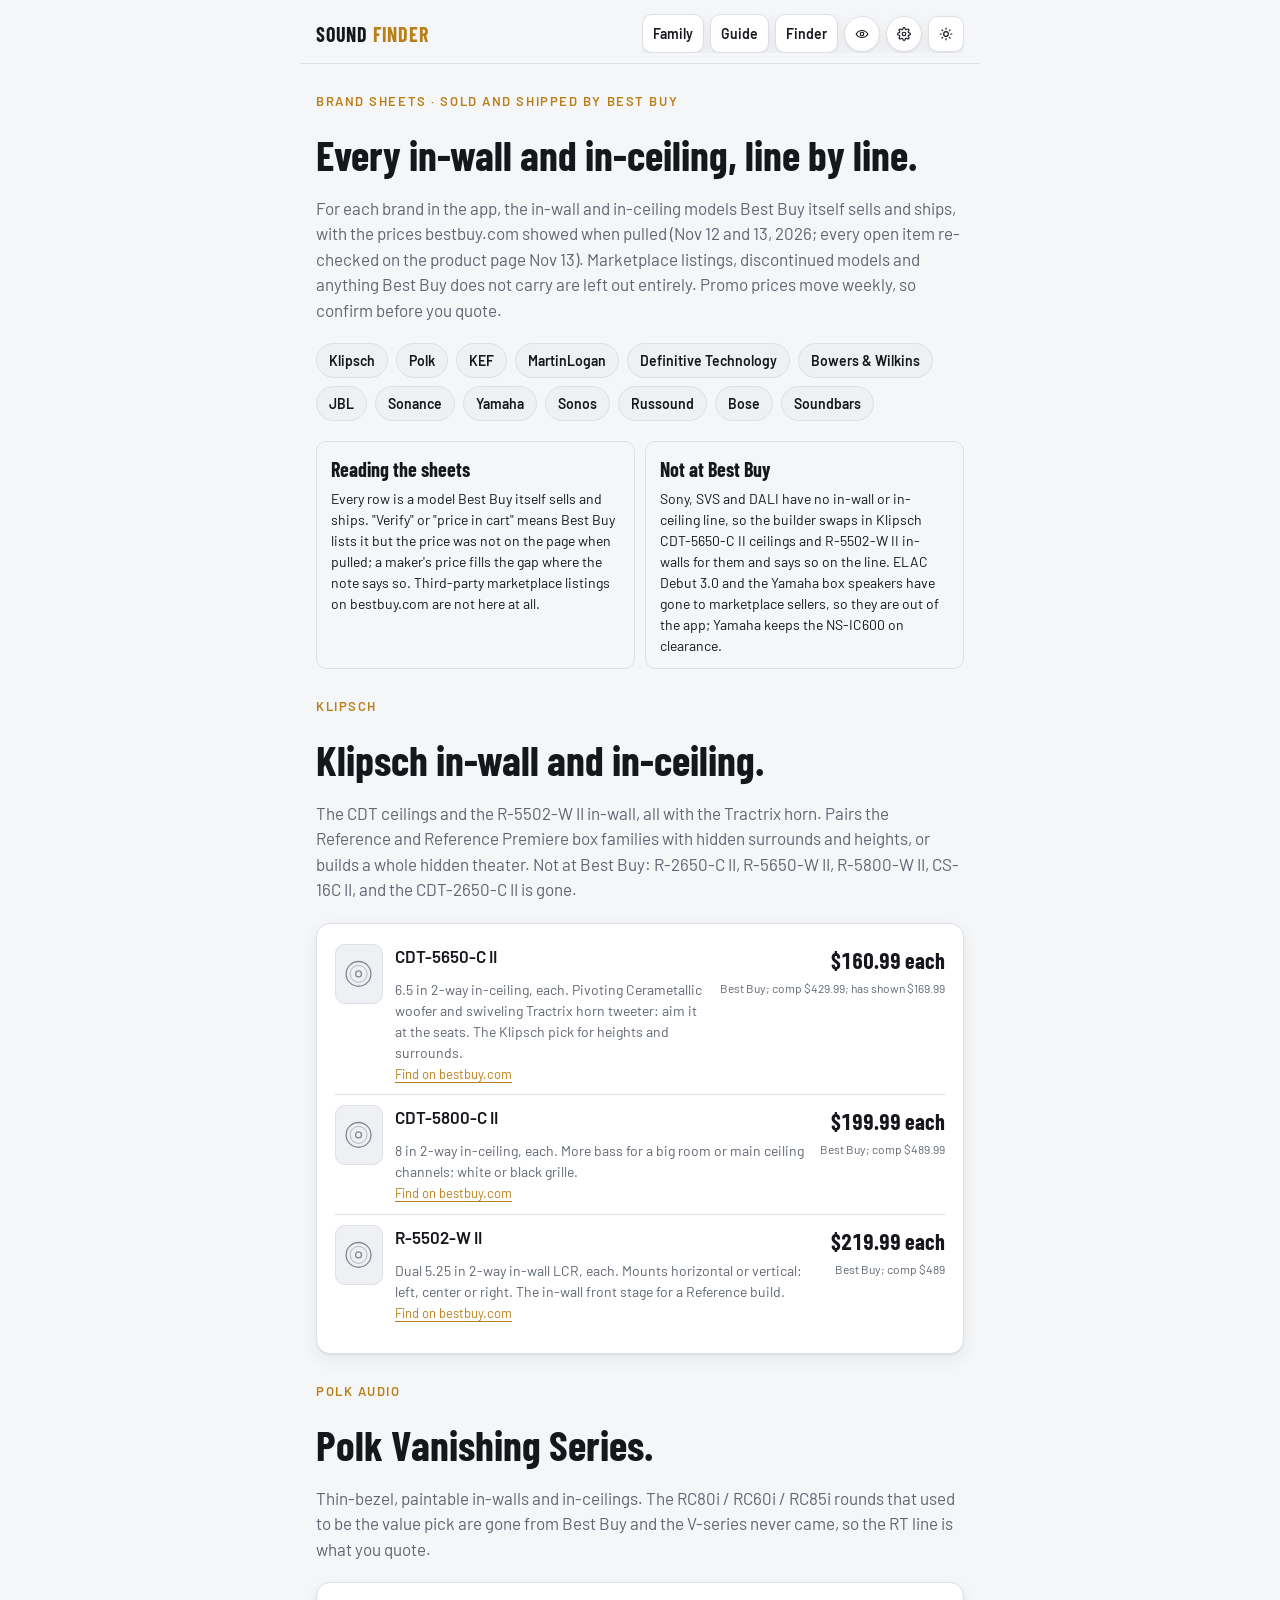
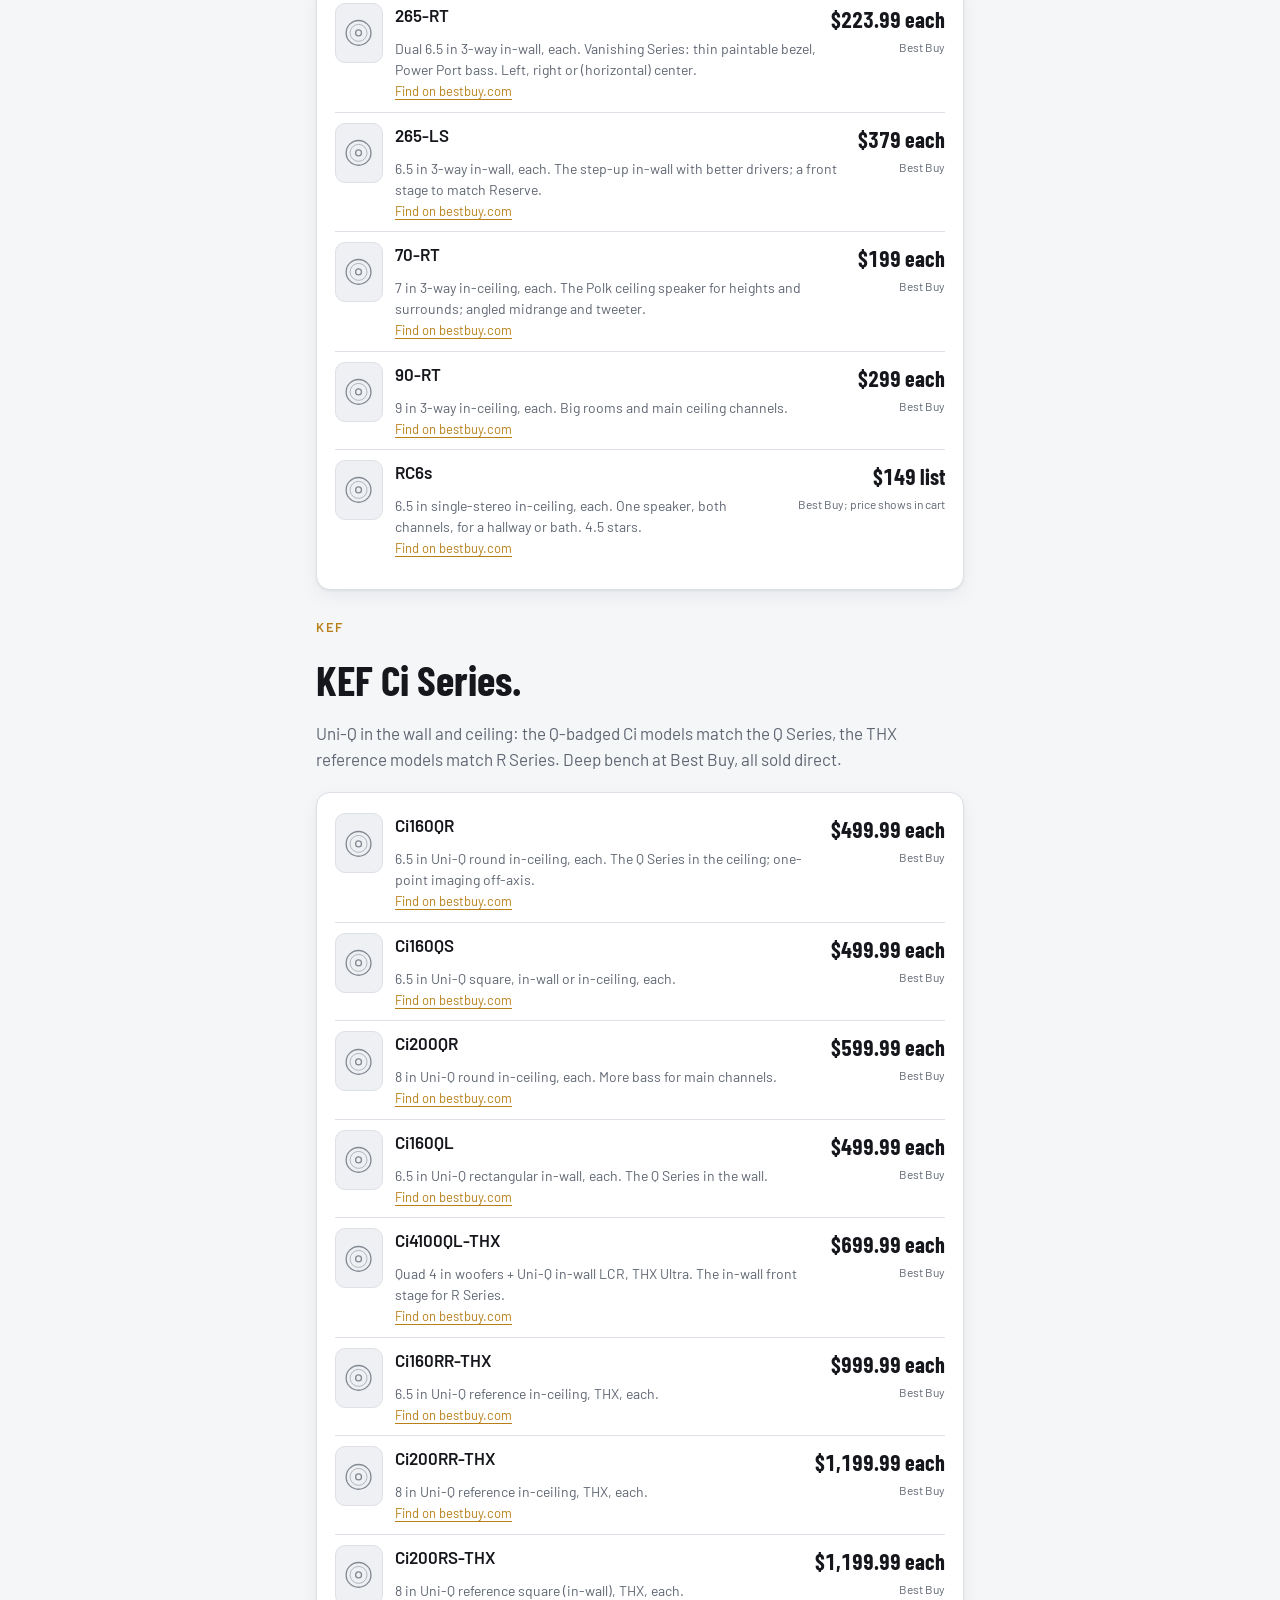
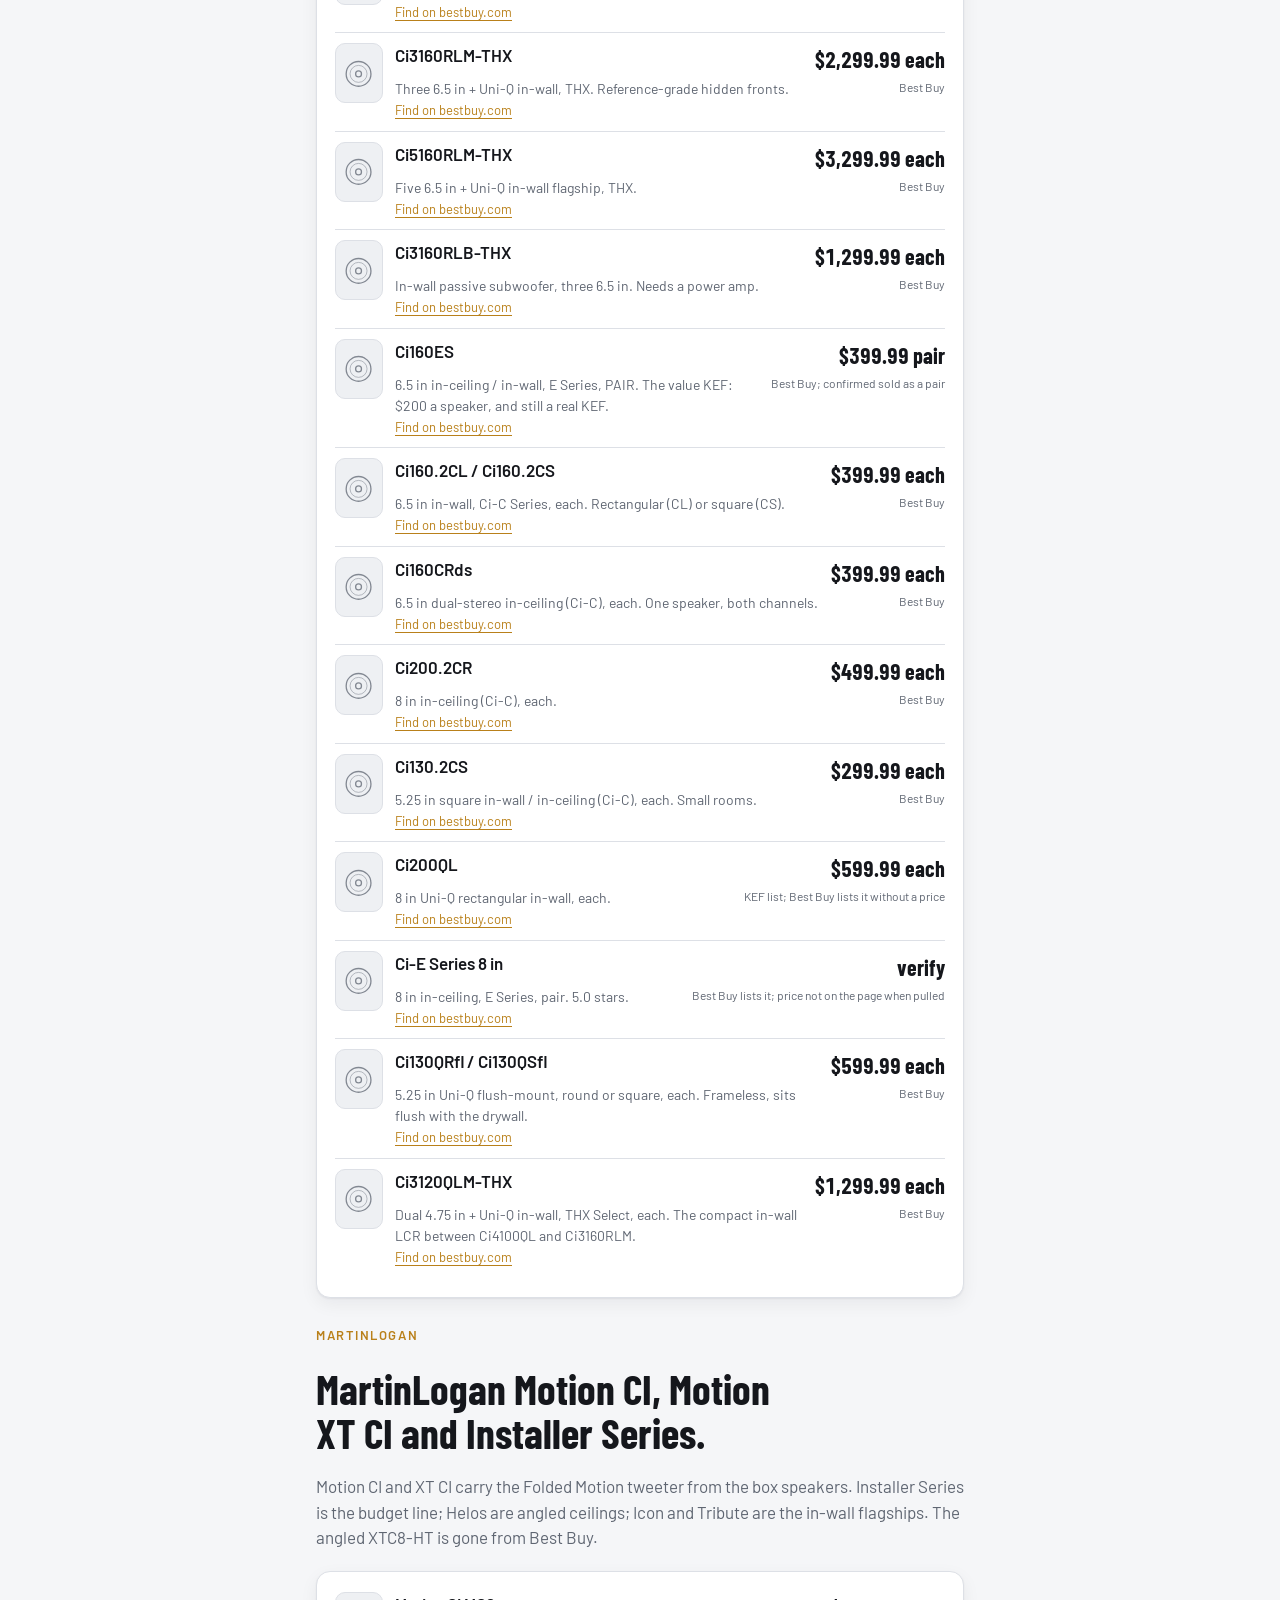
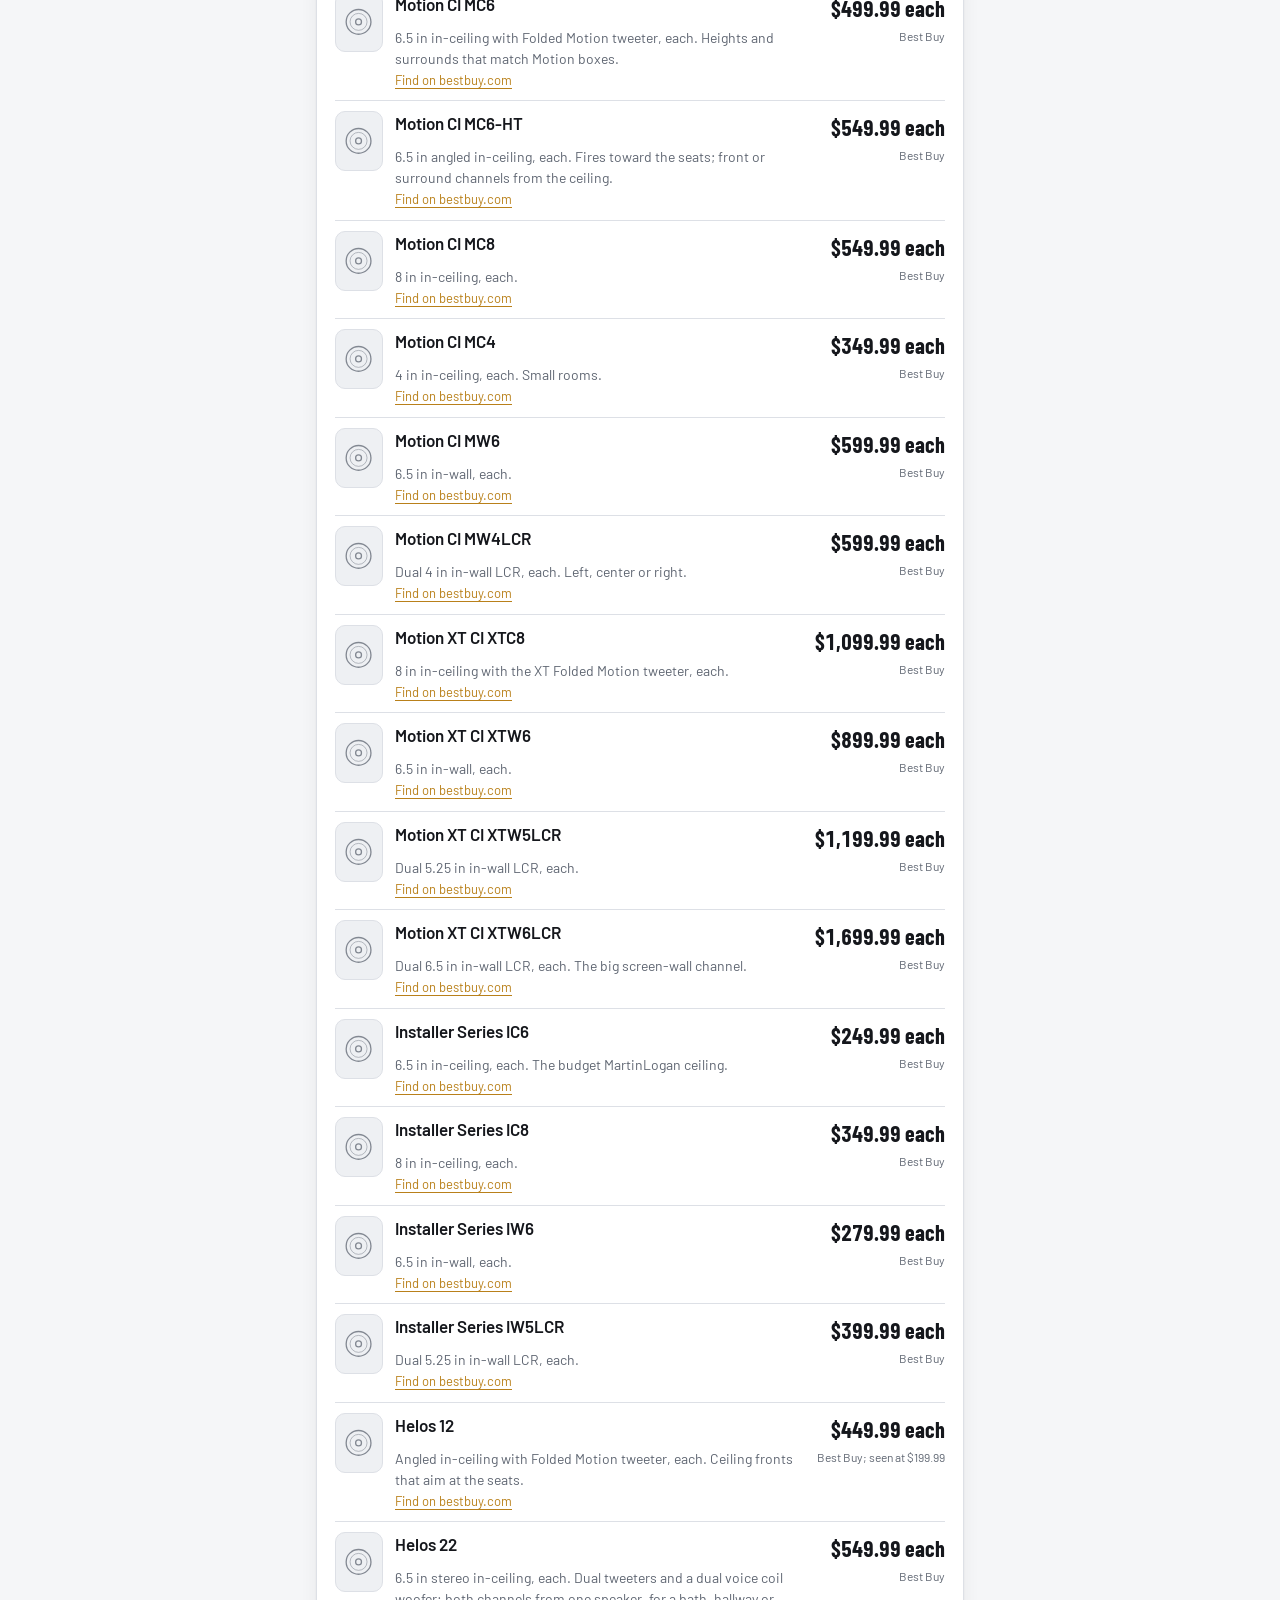
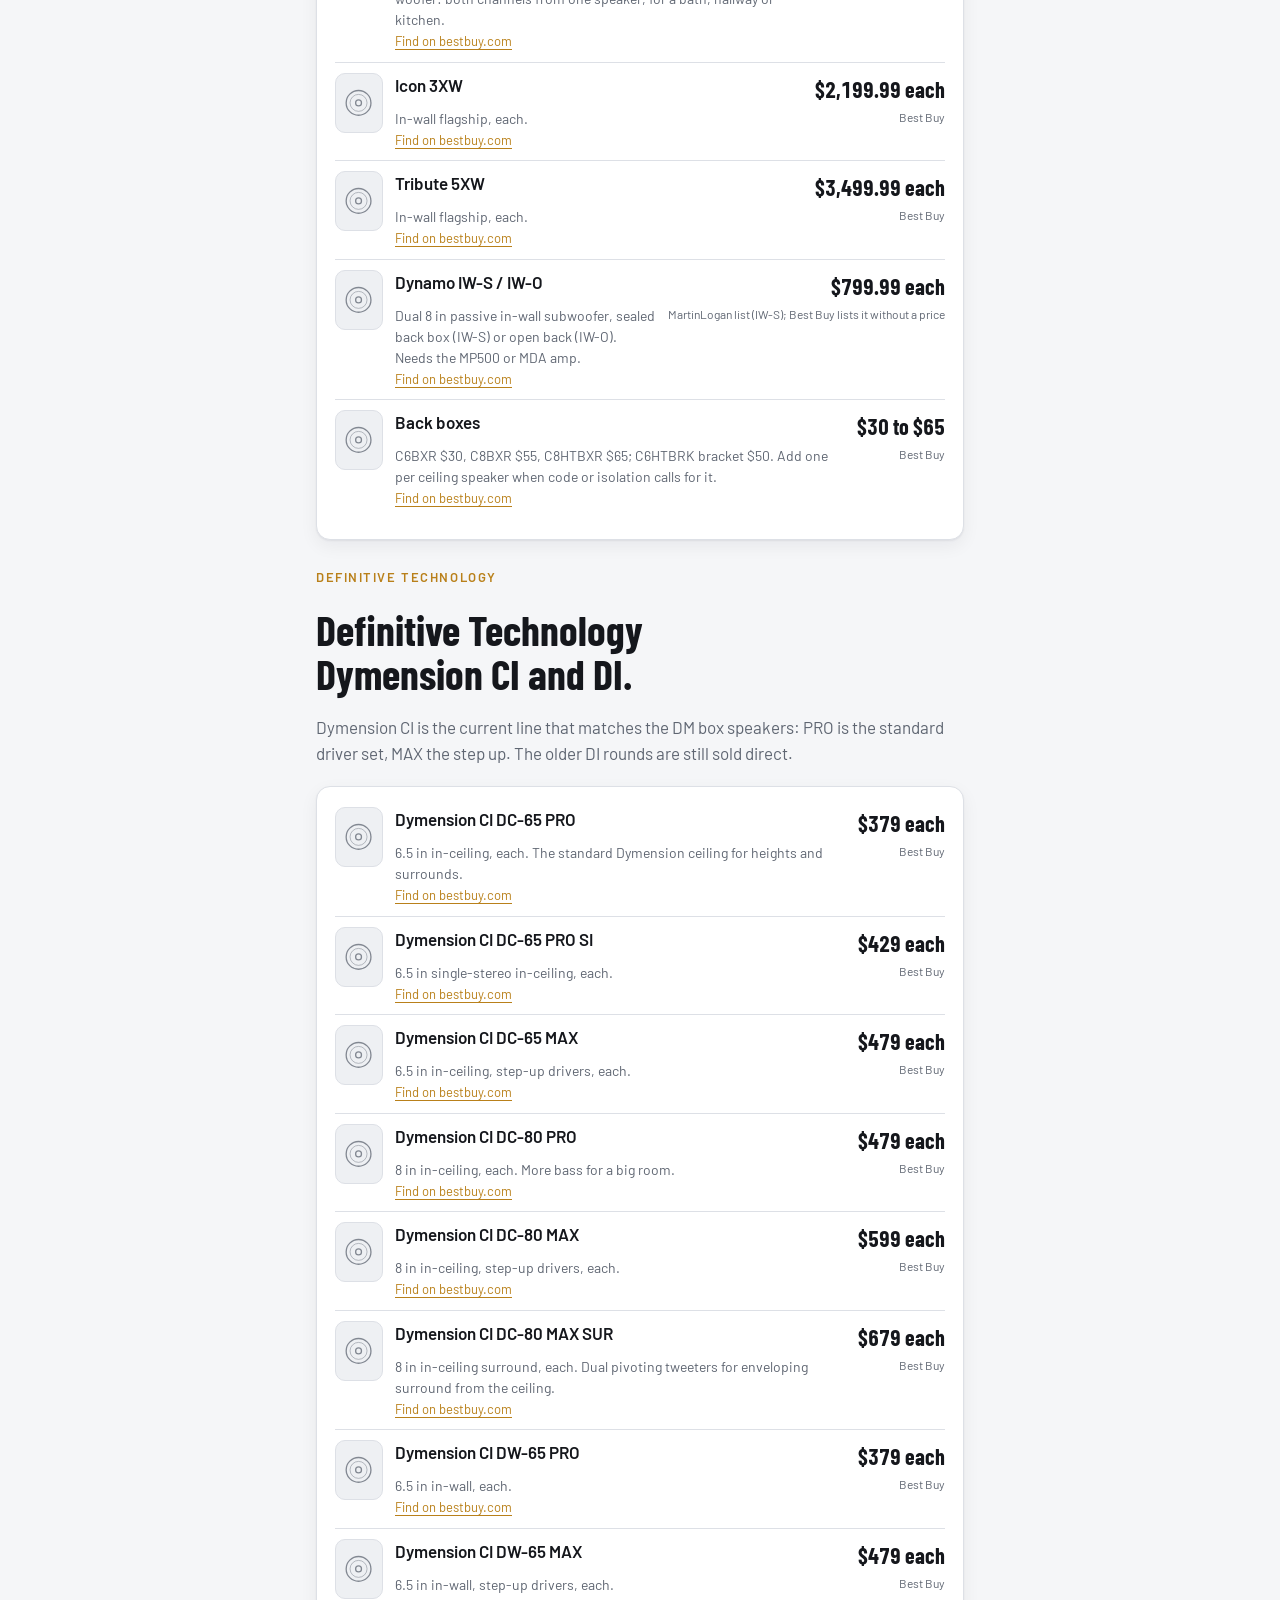
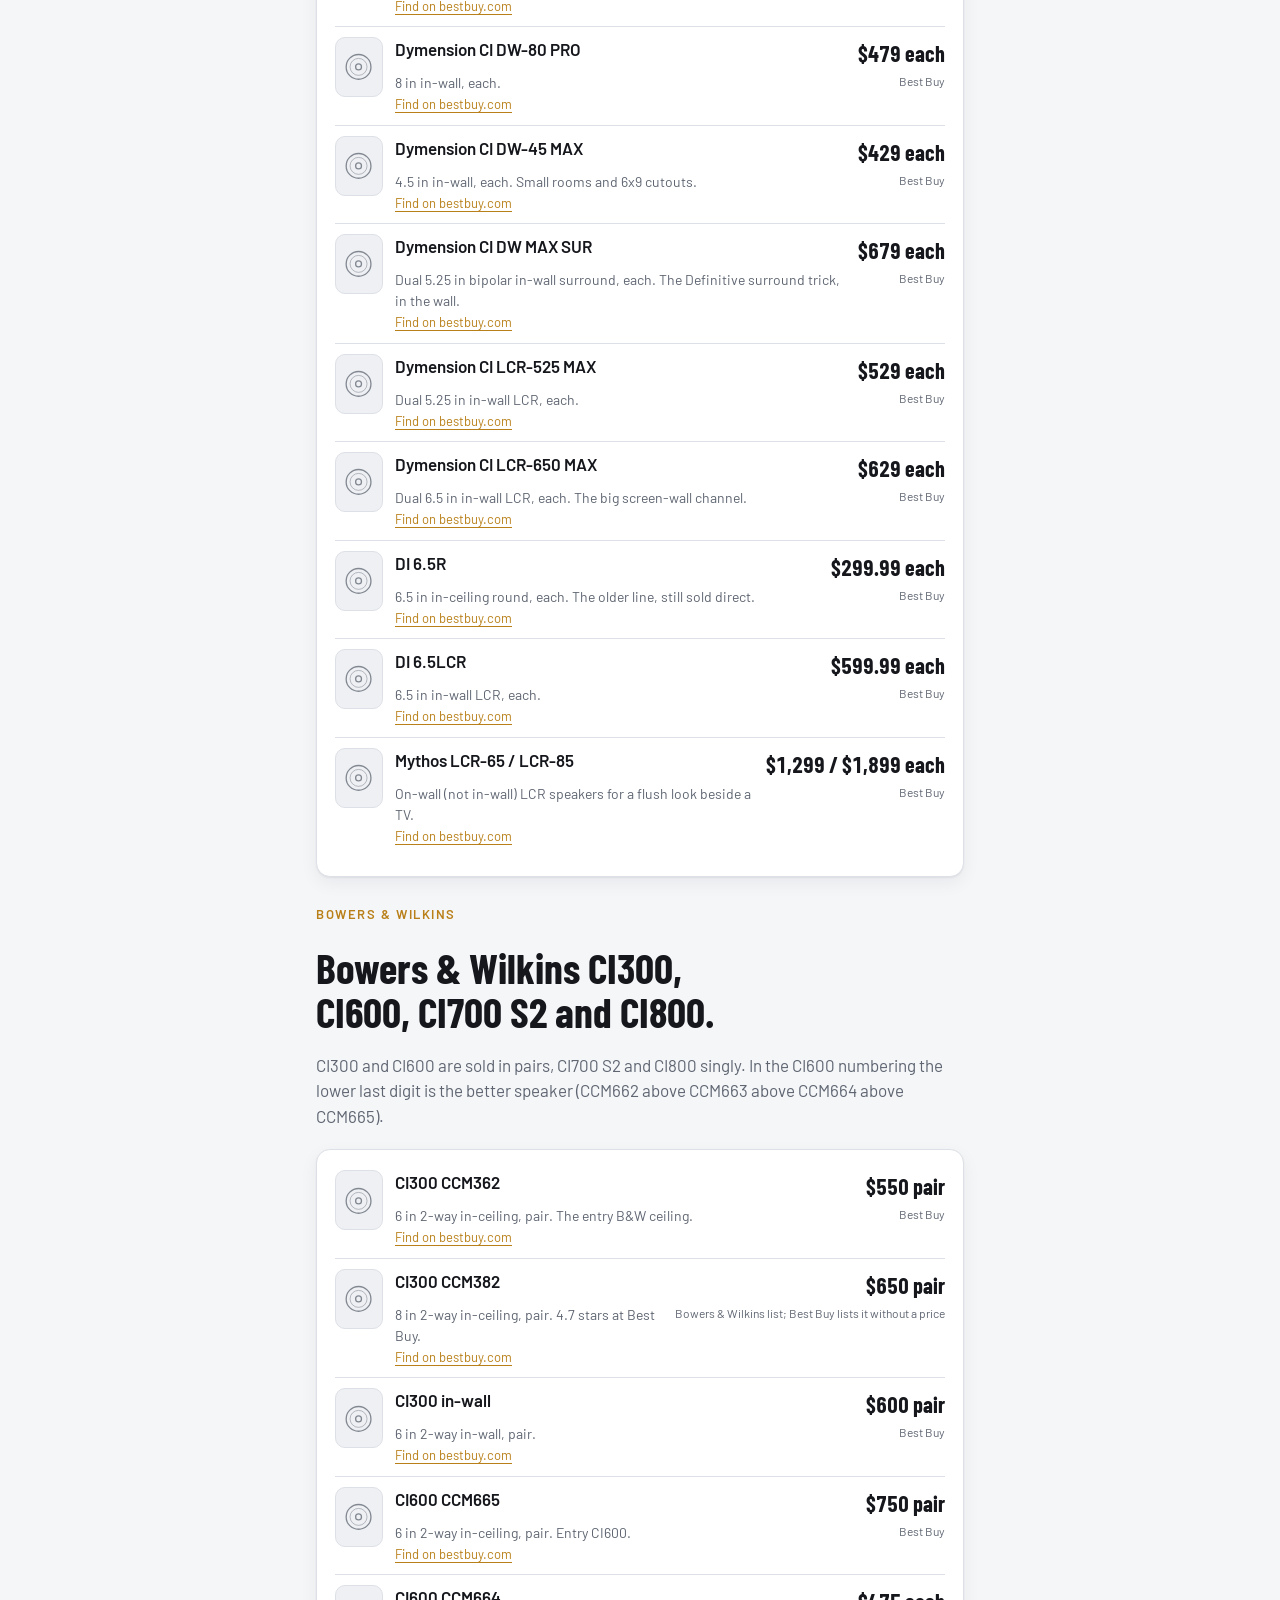
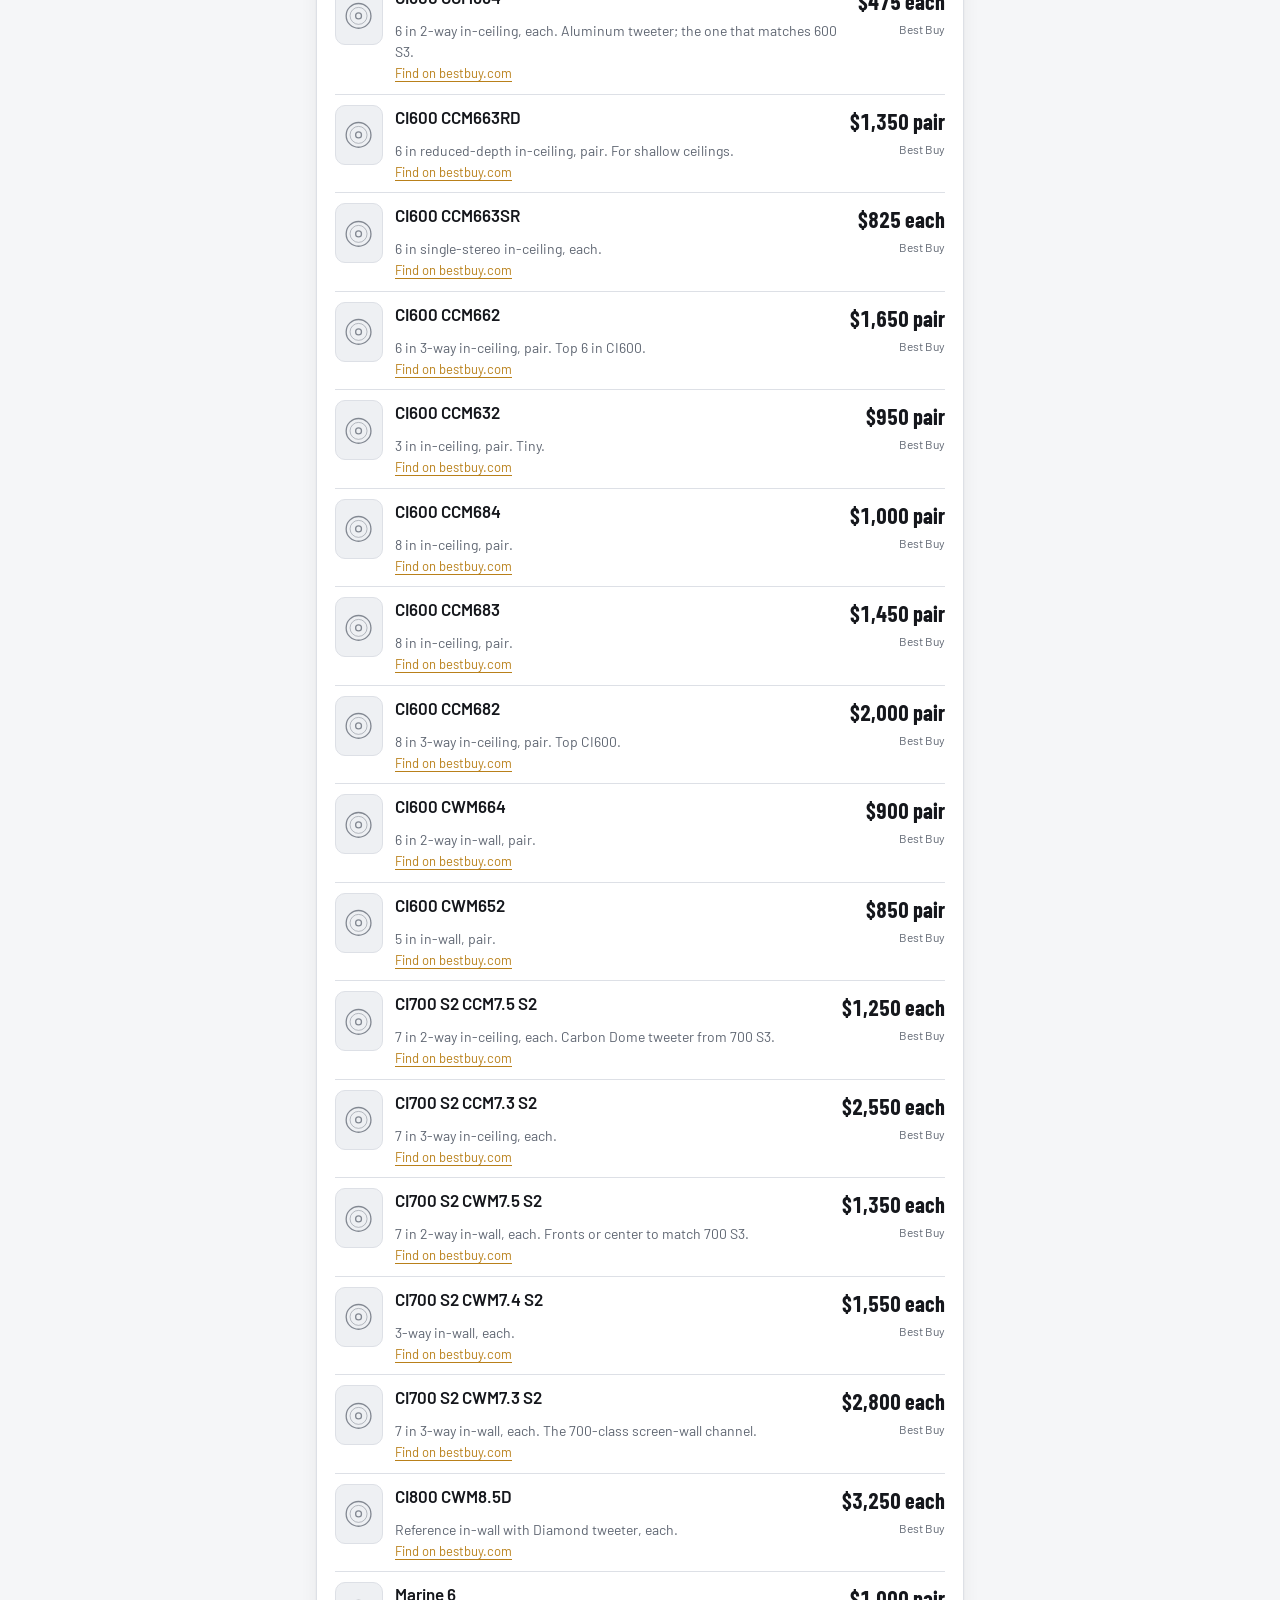
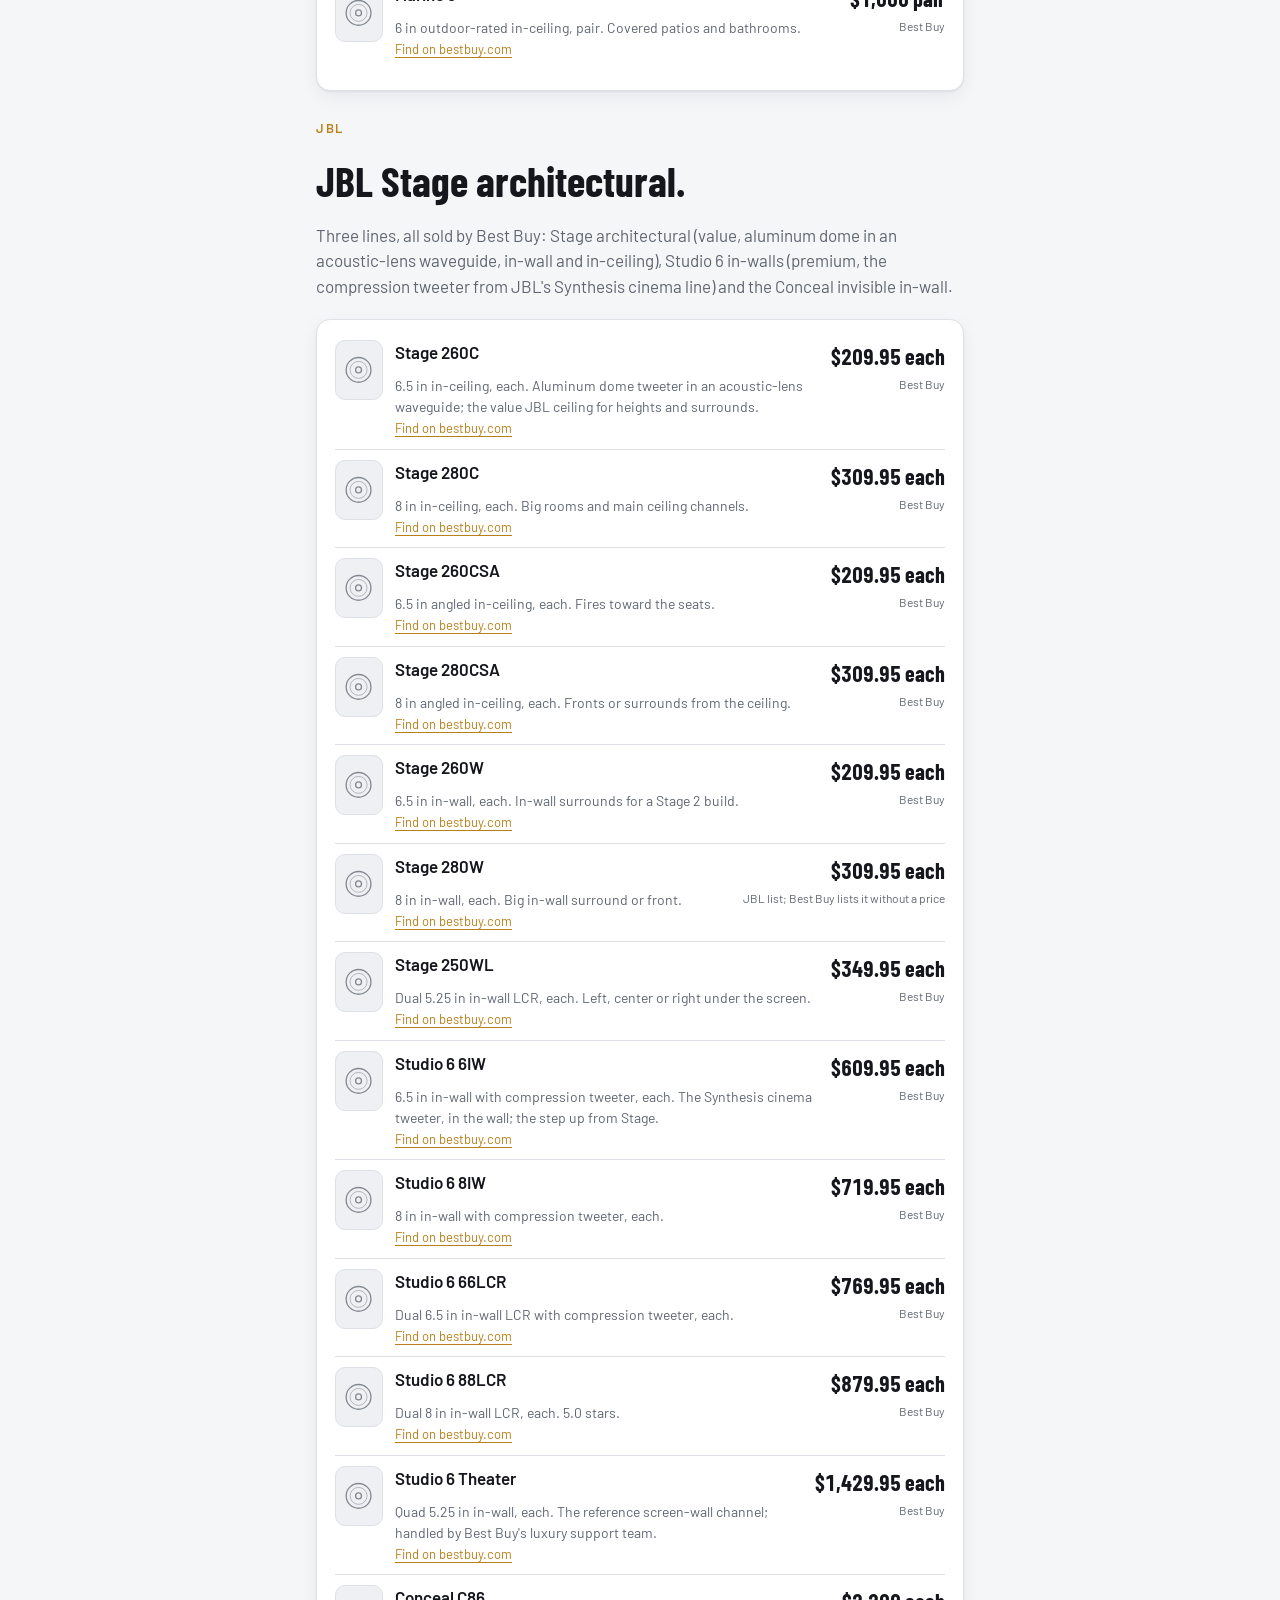
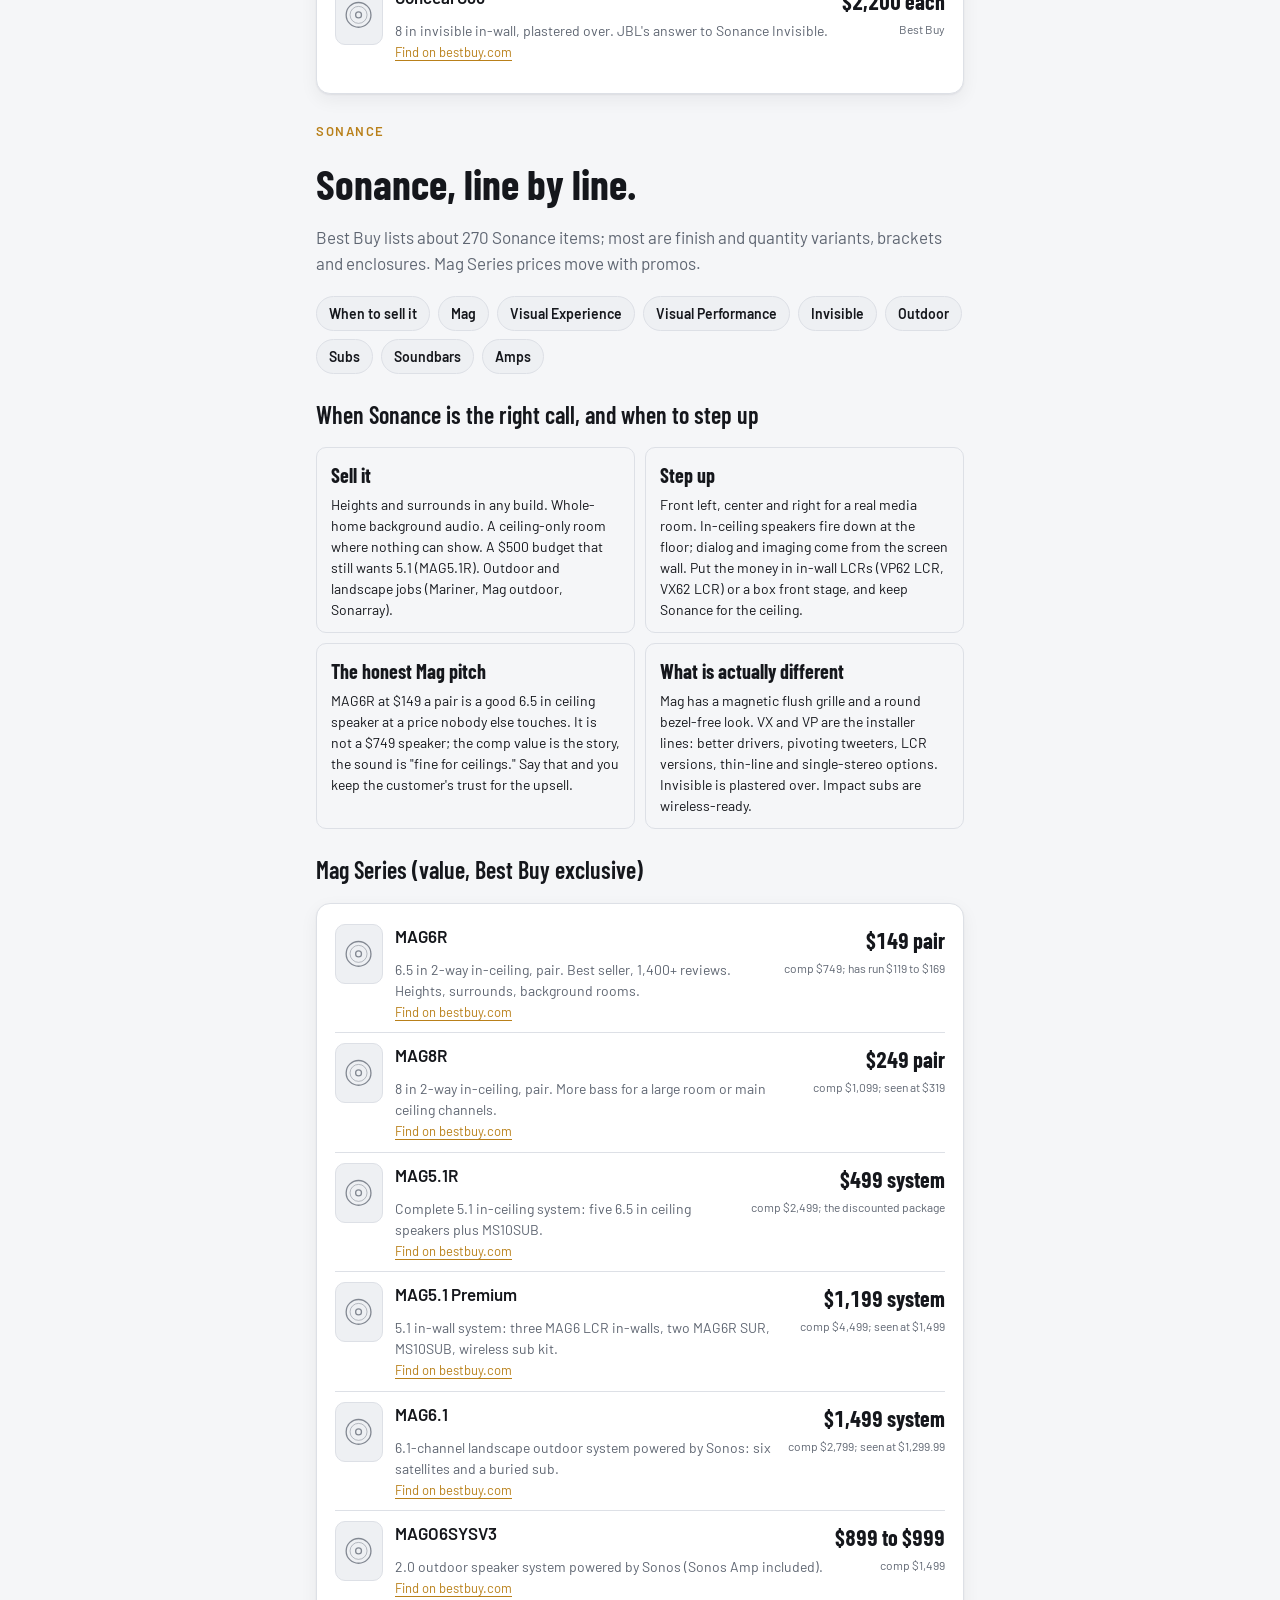
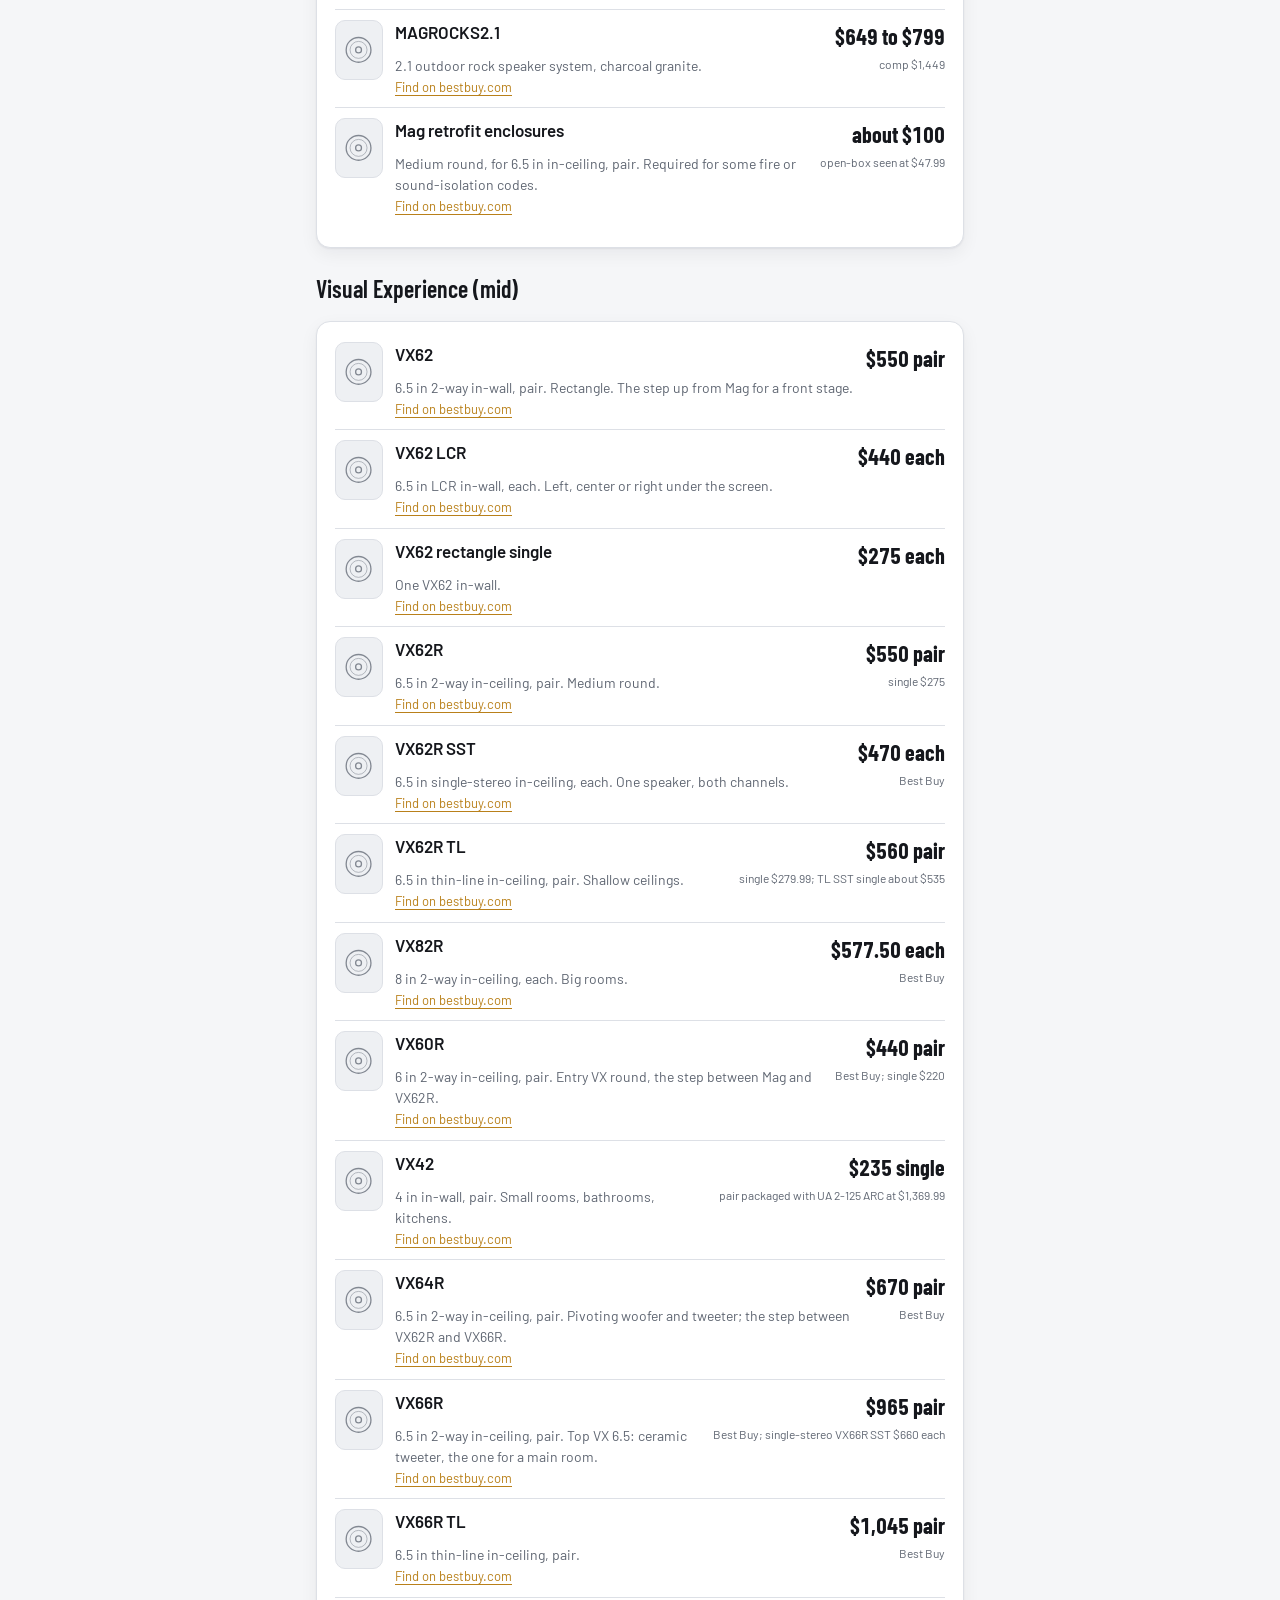
==== commit ea3fc48b: "Soundbar systems: high-end bars from the top TV and audio brands, Best Buy-sold only New bars.js: 21" ====
--- a/brands.html
+++ b/brands.html
@@ -20,6 +20,7 @@
 <link rel="stylesheet" href="app.css">
 <script src="theme.js"></script>
 <script src="images.js"></script>
+<script src="bars.js"></script>
 <script src="sales.js"></script>
 <style>
 .tbl { display: flex; flex-direction: column; }
@@ -58,7 +59,7 @@
     <h2>Every in-wall and in-ceiling, line by line.</h2>
     <p class="muted">For each brand in the app, the in-wall and in-ceiling models Best Buy itself sells and ships, with the prices bestbuy.com showed when pulled (Nov 12 and 13, 2026; every open item re-checked on the product page Nov 13). Marketplace listings, discontinued models and anything Best Buy does not carry are left out entirely. Promo prices move weekly, so confirm before you quote.</p>
     <div class="jump">
-      <a href="#klipsch">Klipsch</a><a href="#polk">Polk</a><a href="#kef">KEF</a><a href="#martinlogan">MartinLogan</a><a href="#deftech">Definitive Technology</a><a href="#bw">Bowers &amp; Wilkins</a><a href="#jbl">JBL</a><a href="#sonance">Sonance</a><a href="#yamaha">Yamaha</a><a href="#sonos">Sonos</a><a href="#russound">Russound</a><a href="#bose">Bose</a>
+      <a href="#klipsch">Klipsch</a><a href="#polk">Polk</a><a href="#kef">KEF</a><a href="#martinlogan">MartinLogan</a><a href="#deftech">Definitive Technology</a><a href="#bw">Bowers &amp; Wilkins</a><a href="#jbl">JBL</a><a href="#sonance">Sonance</a><a href="#yamaha">Yamaha</a><a href="#sonos">Sonos</a><a href="#russound">Russound</a><a href="#bose">Bose</a><a href="#soundbars">Soundbars</a>
     </div>
     <div class="use">
       <div><b>Reading the sheets</b><span>Every row is a model Best Buy itself sells and ships. "Verify" or "price in cart" means Best Buy lists it but the price was not on the page when pulled; a maker's price fills the gap where the note says so. Third-party marketplace listings on bestbuy.com are not here at all.</span></div>
@@ -187,9 +188,17 @@
     <div class="card"><div class="tbl" id="bose-t"></div></div>
   </section>
 
+  <section class="sec" id="soundbars">
+    <p class="eyebrow">Soundbars · sold and shipped by Best Buy</p>
+    <h2>High-end soundbar systems, brand by brand.</h2>
+    <p class="muted">The flagship and the step-down bar from each top TV and audio brand, with what ships in the box and the brand's own wireless sub and rear kits. Prices are what bestbuy.com showed on Nov 15, 2026; confirm before you quote. Build any of them with a budget in the <a href="family.html?kind=bar">Family builder</a>.</p>
+    <div class="card"><div class="tbl" id="bars-list"></div></div>
+  </section>
+
   <section>
     <div class="row">
       <a class="btn primary" href="family.html">Build a family</a>
+      <a class="btn" href="family.html?kind=bar">Build a soundbar system</a>
       <a class="btn" href="series.html">Compare in the guide</a>
     </div>
   </section>
@@ -413,6 +422,19 @@
         (r[2] ? "<div class='f'><a href='" + bby(r[0], id) + "' target='_blank' rel='noopener'>Find on bestbuy.com</a></div>" : "") + "</div>";
     }).join("");
   });
+  // Soundbars come from bars.js so the builder, the Finder and this sheet agree.
+  const bars = window.SF_BARS || [];
+  const money = function (n) { return "$" + Math.round(n).toLocaleString("en-US"); };
+  document.getElementById("bars-list").innerHTML = bars.length ? bars.map(function (b) {
+    const pic = window.SF_IMG ? window.SF_IMG.thumb(b.brand + " " + b.m, "bar") : "";
+    const box = [b.subIn ? "sub" : null, b.rearsIn ? "rears" : null].filter(Boolean);
+    const adds = [!b.subIn && b.sub ? "sub " + b.sub.m + " " + money(b.sub.price) : null, !b.rearsIn && b.rears ? "rears " + b.rears.m + " " + money(b.rears.price) : null].filter(Boolean);
+    const d = b.cfg + (b.atmos ? ", Dolby Atmos" : "") + (box.length ? ", " + box.join(" and ") + " in the box" : ", bar only in the box") + (b.hdmi ? ", " + b.hdmi + " HDMI in" + (b.pass ? " with " + b.pass : "") : b.hdmi === 0 ? ", eARC only" : "") + ". " + (b.tech || "") + (b.tv ? " Pairs with " + b.tv + "." : "") + (adds.length ? " Add-ons: " + adds.join("; ") + "." : "");
+    const link = b.sku ? "https://www.bestbuy.com/site/" + b.sku + ".p" : "https://www.bestbuy.com/site/searchpage.jsp?st=" + encodeURIComponent(b.brand + " " + b.m);
+    return "<div class='trow'>" + pic + "<div class='m'>" + esc(b.brand + " " + b.m) + "</div><div class='p'>" + money(b.price) + "</div>" +
+      "<div class='d'>" + esc(d) + "</div>" + (b.comp ? "<div class='c'>" + esc(b.comp) + "</div>" : "") +
+      "<div class='f'><a href='" + link + "' target='_blank' rel='noopener'>" + (b.sku ? "Open on bestbuy.com" : "Find on bestbuy.com") + "</a>" + (b.sku ? " <span class='muted'>SKU " + esc(b.sku) + "</span>" : "") + "</div></div>";
+  }).join("") : "<p class='muted'>No soundbars loaded yet.</p>";
   if ("serviceWorker" in navigator) { window.addEventListener("load", function () { navigator.serviceWorker.register("sw.js").catch(function () {}); }); }
 })();
 </script>
--- a/app.css
+++ b/app.css
@@ -130,6 +130,10 @@
 .ser b { font-weight: 600; font-size: 17px; }
 .ser span { color: var(--muted); font-size: 14px; }
 .ser .tier { color: var(--accent); font-size: 12px; letter-spacing: .1em; text-transform: uppercase; font-weight: 600; }
+.ser .sys { color: var(--fg); font-weight: 600; font-size: 14px; }
+label.maxlbl { flex-direction: row; align-items: center; gap: 8px; }
+label.maxlbl input { width: 150px; }
+#overNote .btn.link { display: inline; padding: 0; font-size: 14px; }
 .ser .thumb { width: 52px; height: 66px; }
 .ctl { display: flex; flex-direction: column; gap: 6px; }
 .ctl > span { font-size: 14px; font-weight: 600; color: var(--muted); }
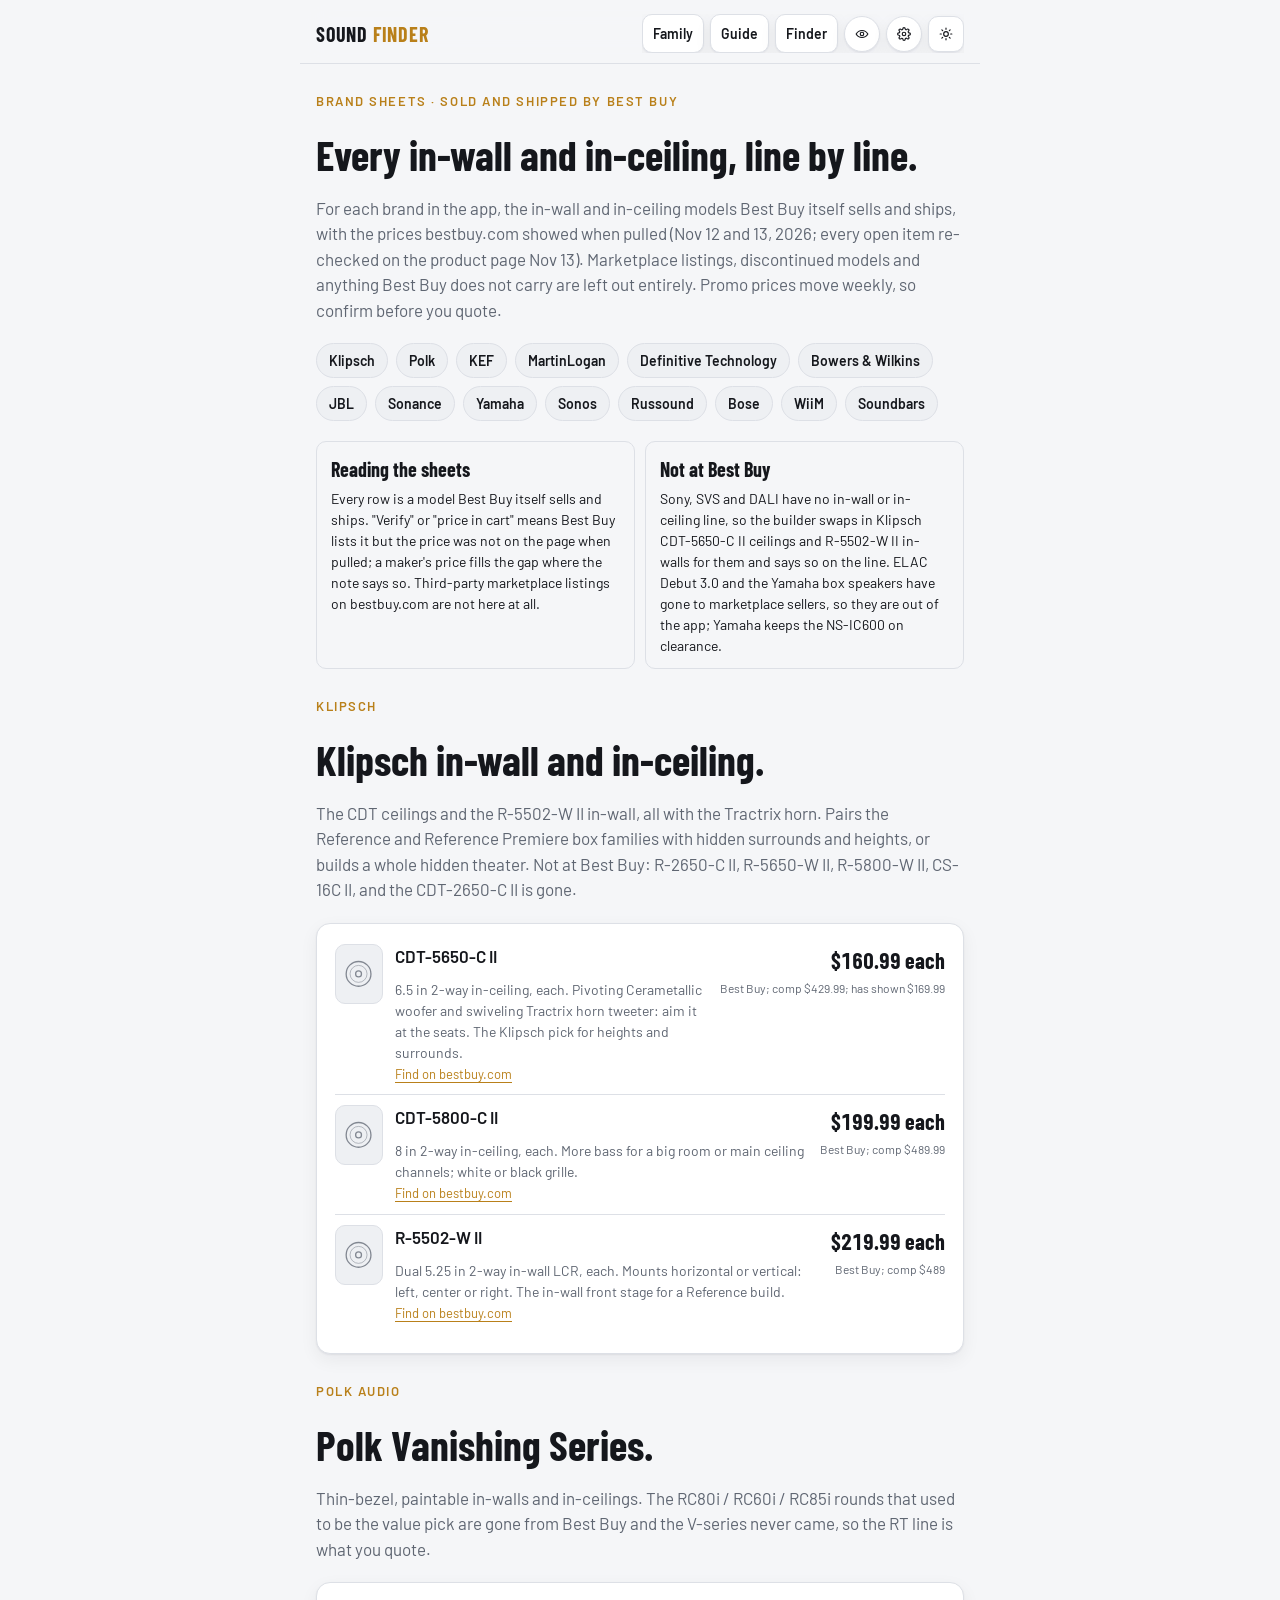
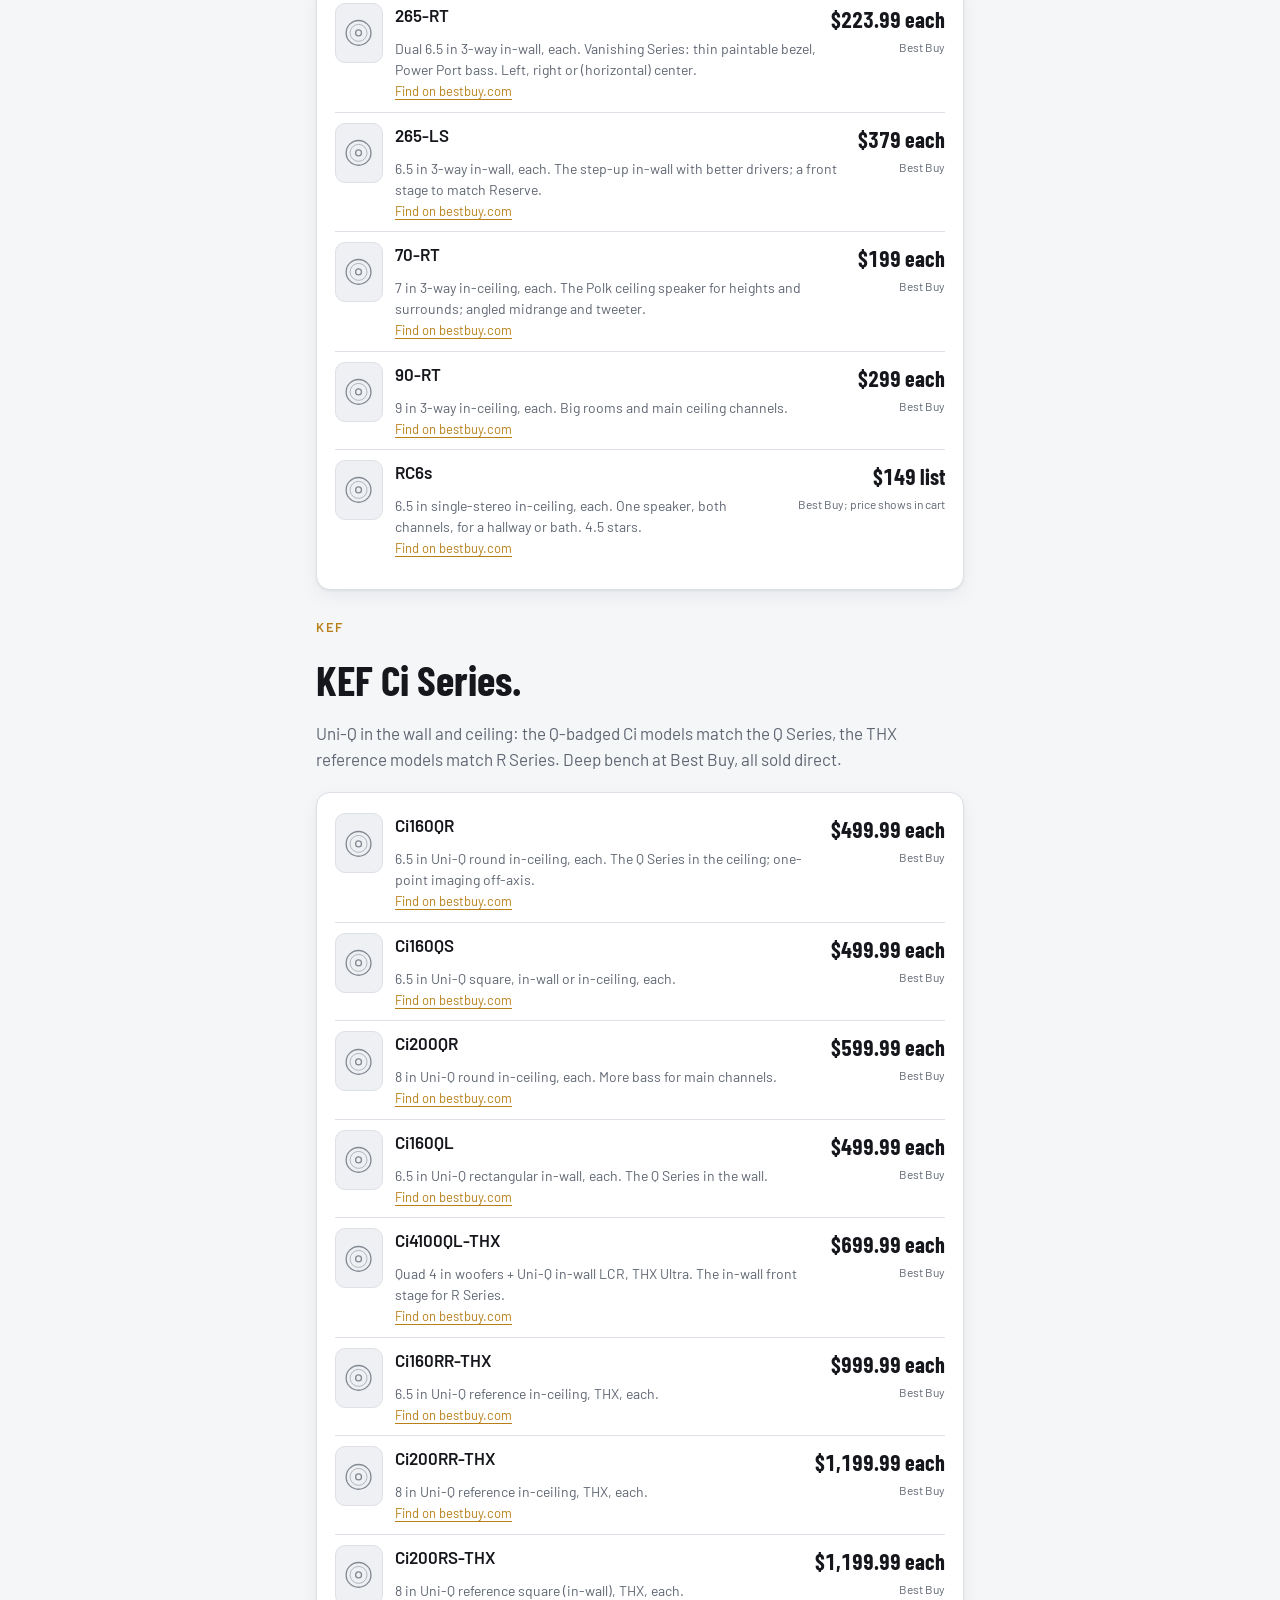
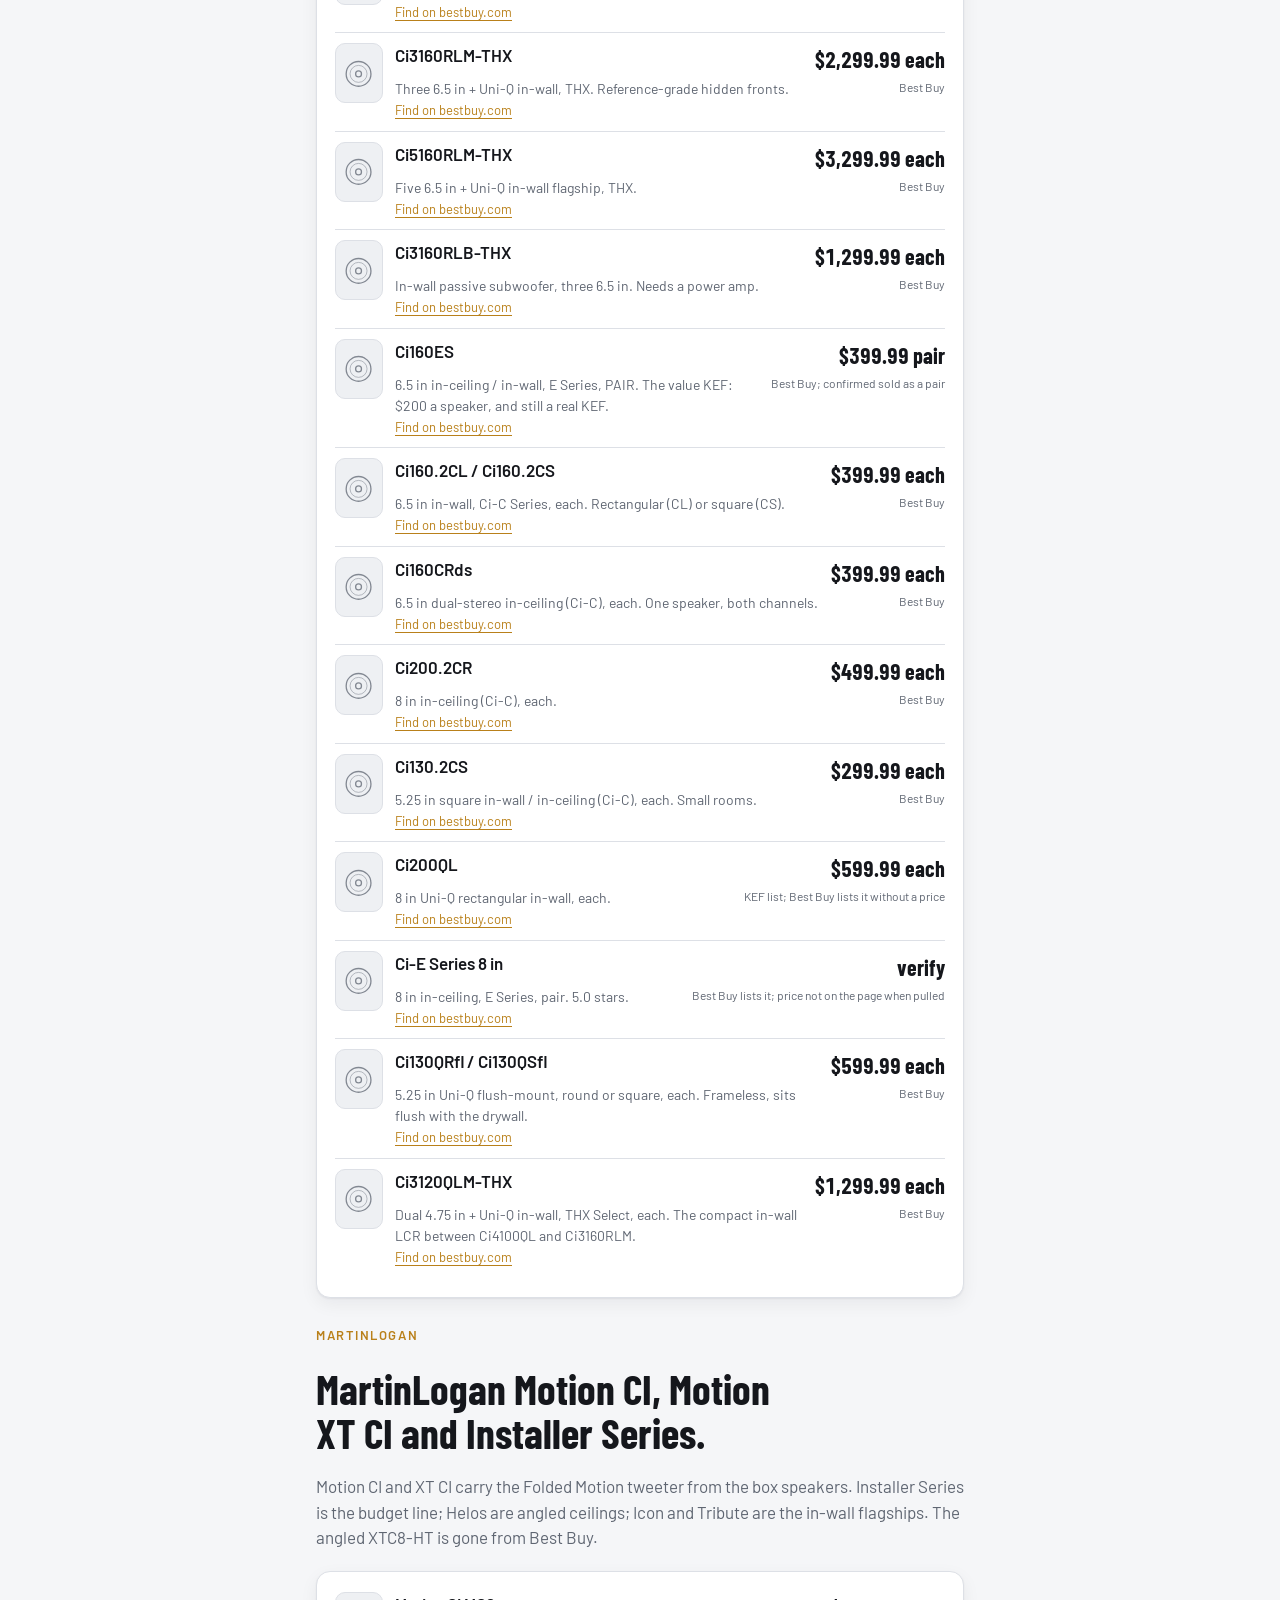
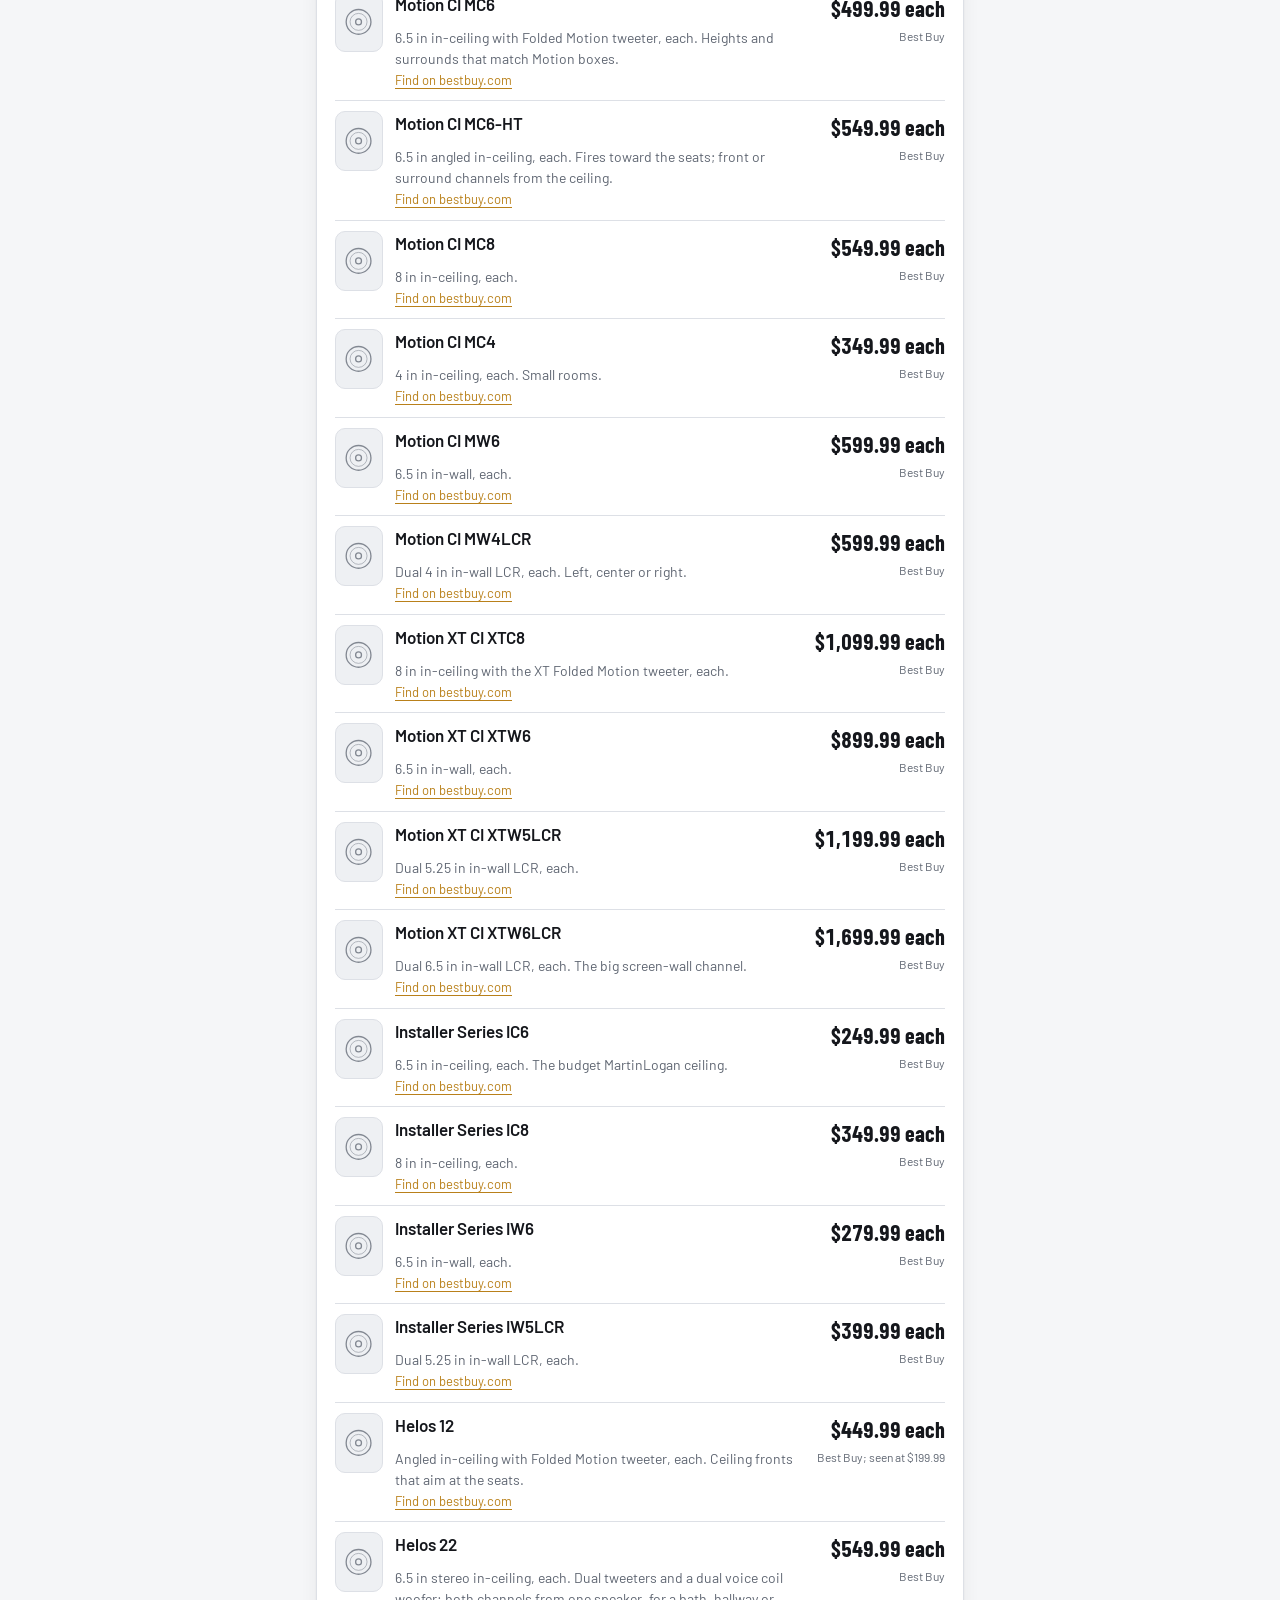
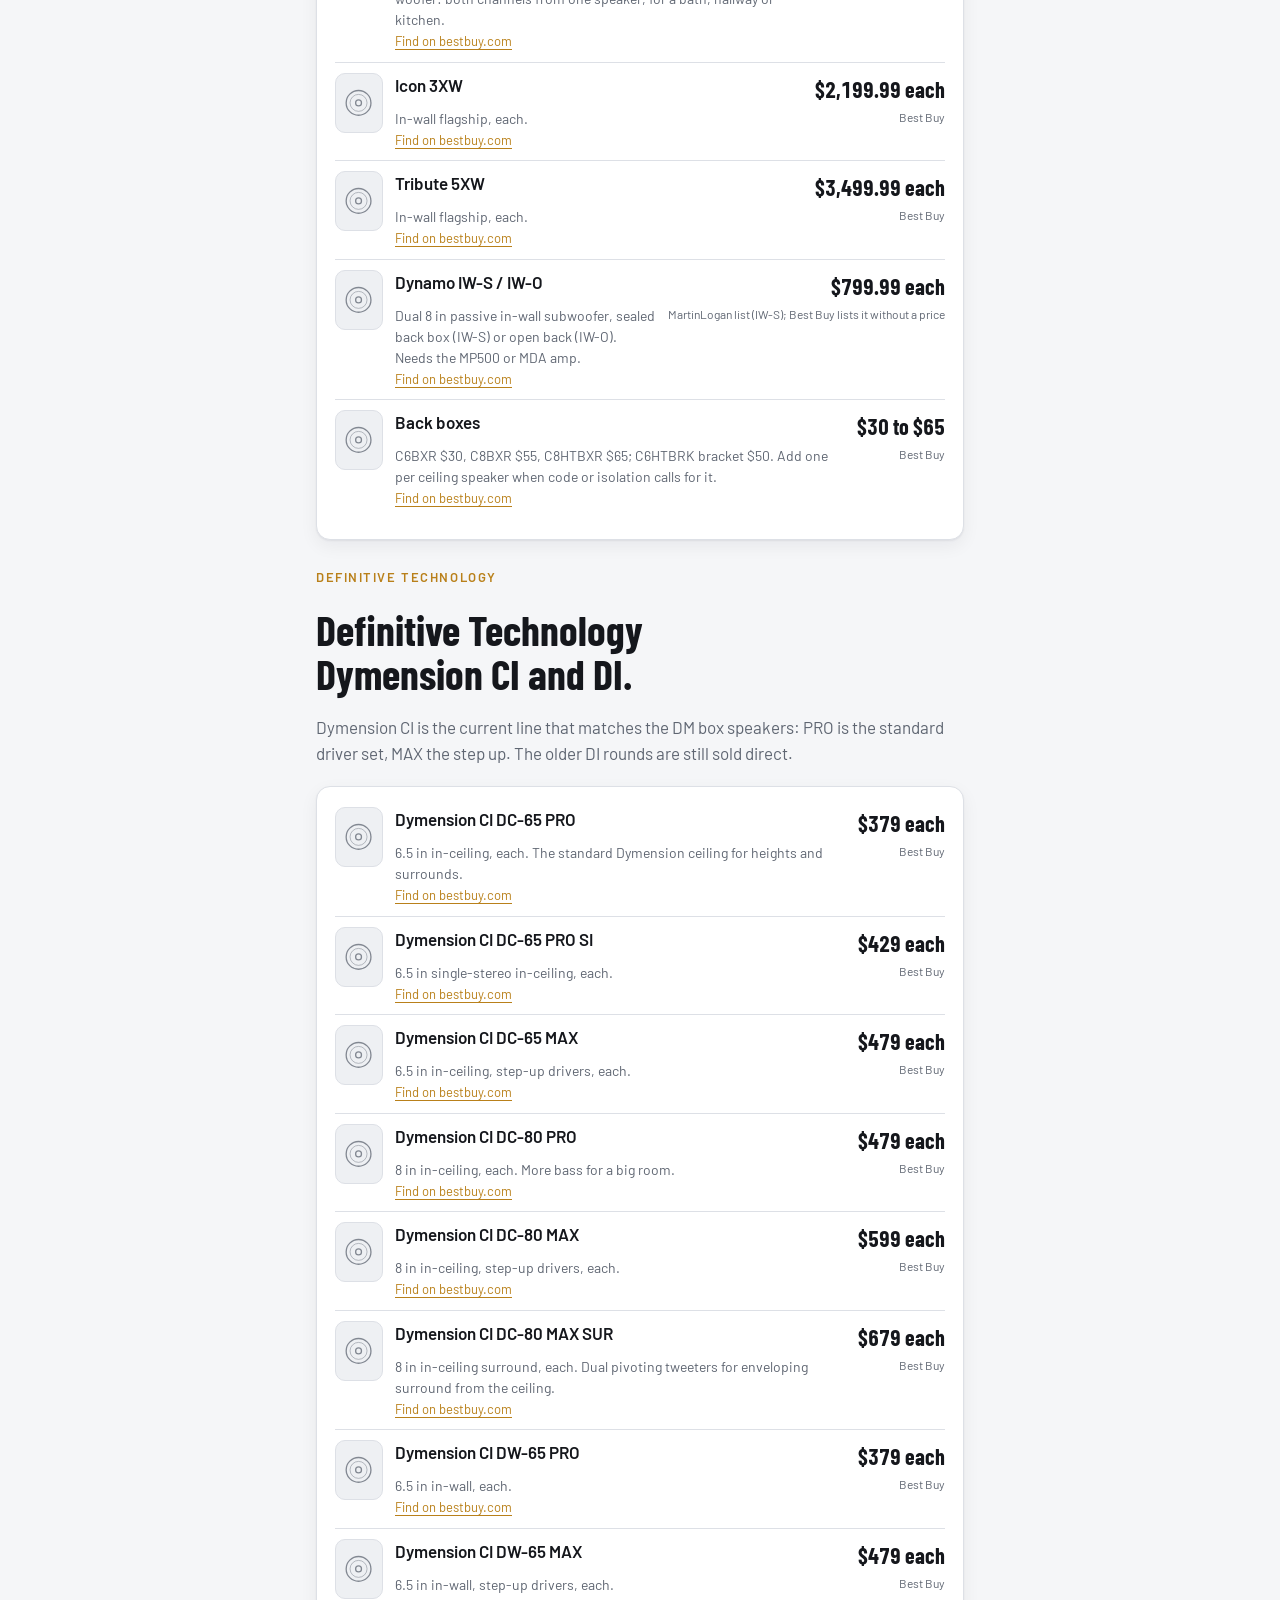
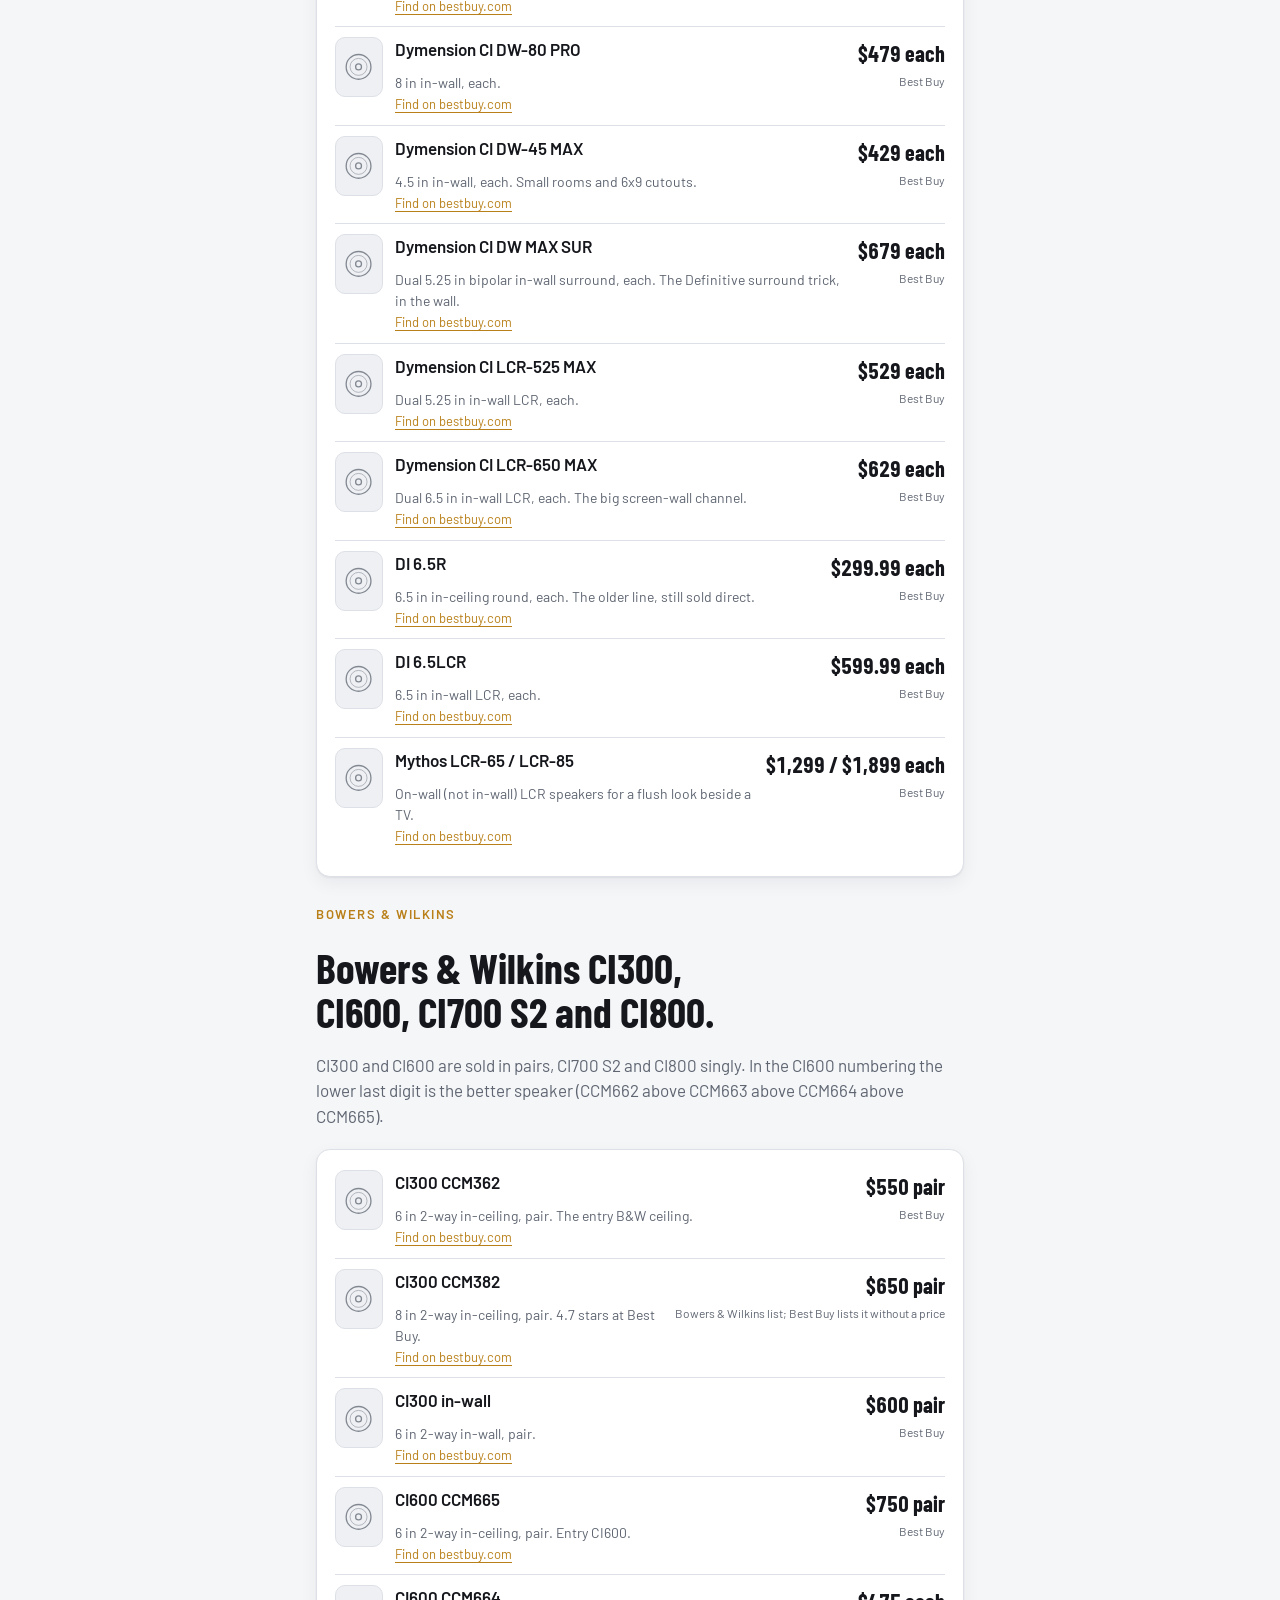
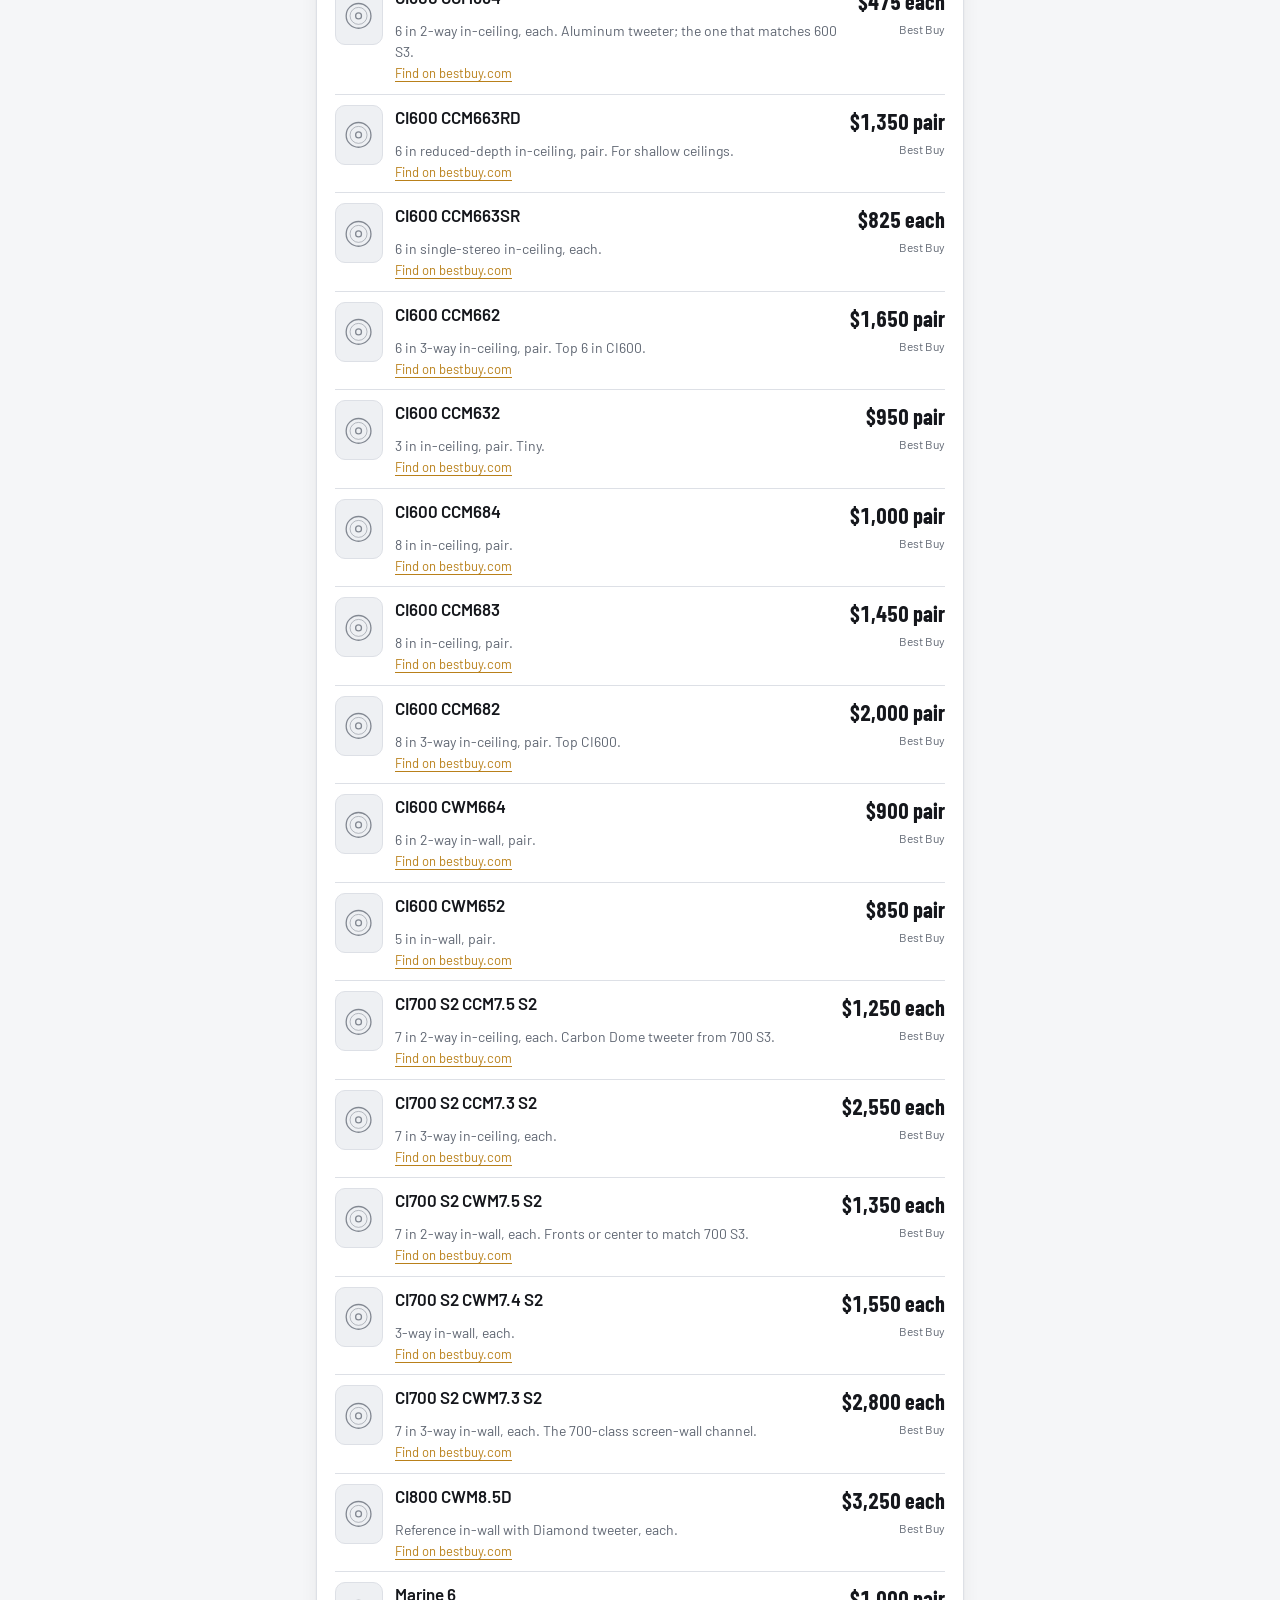
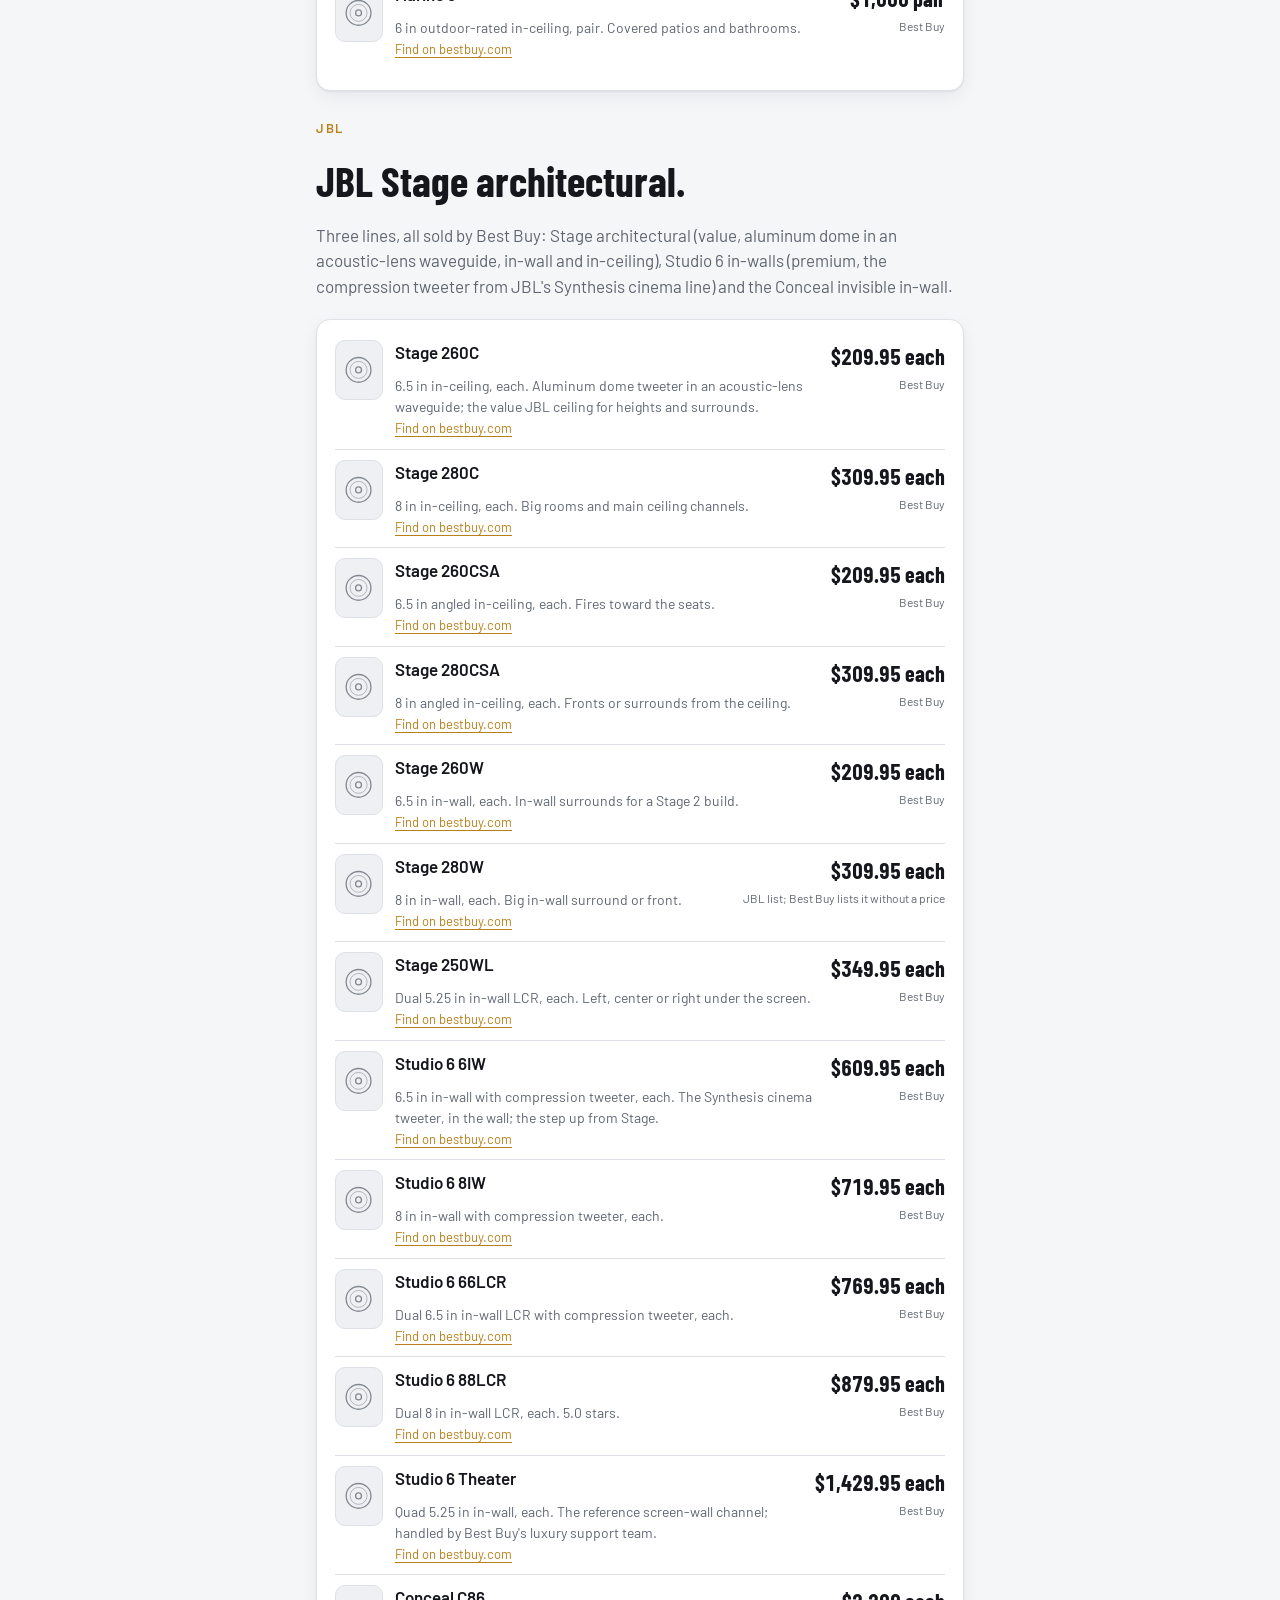
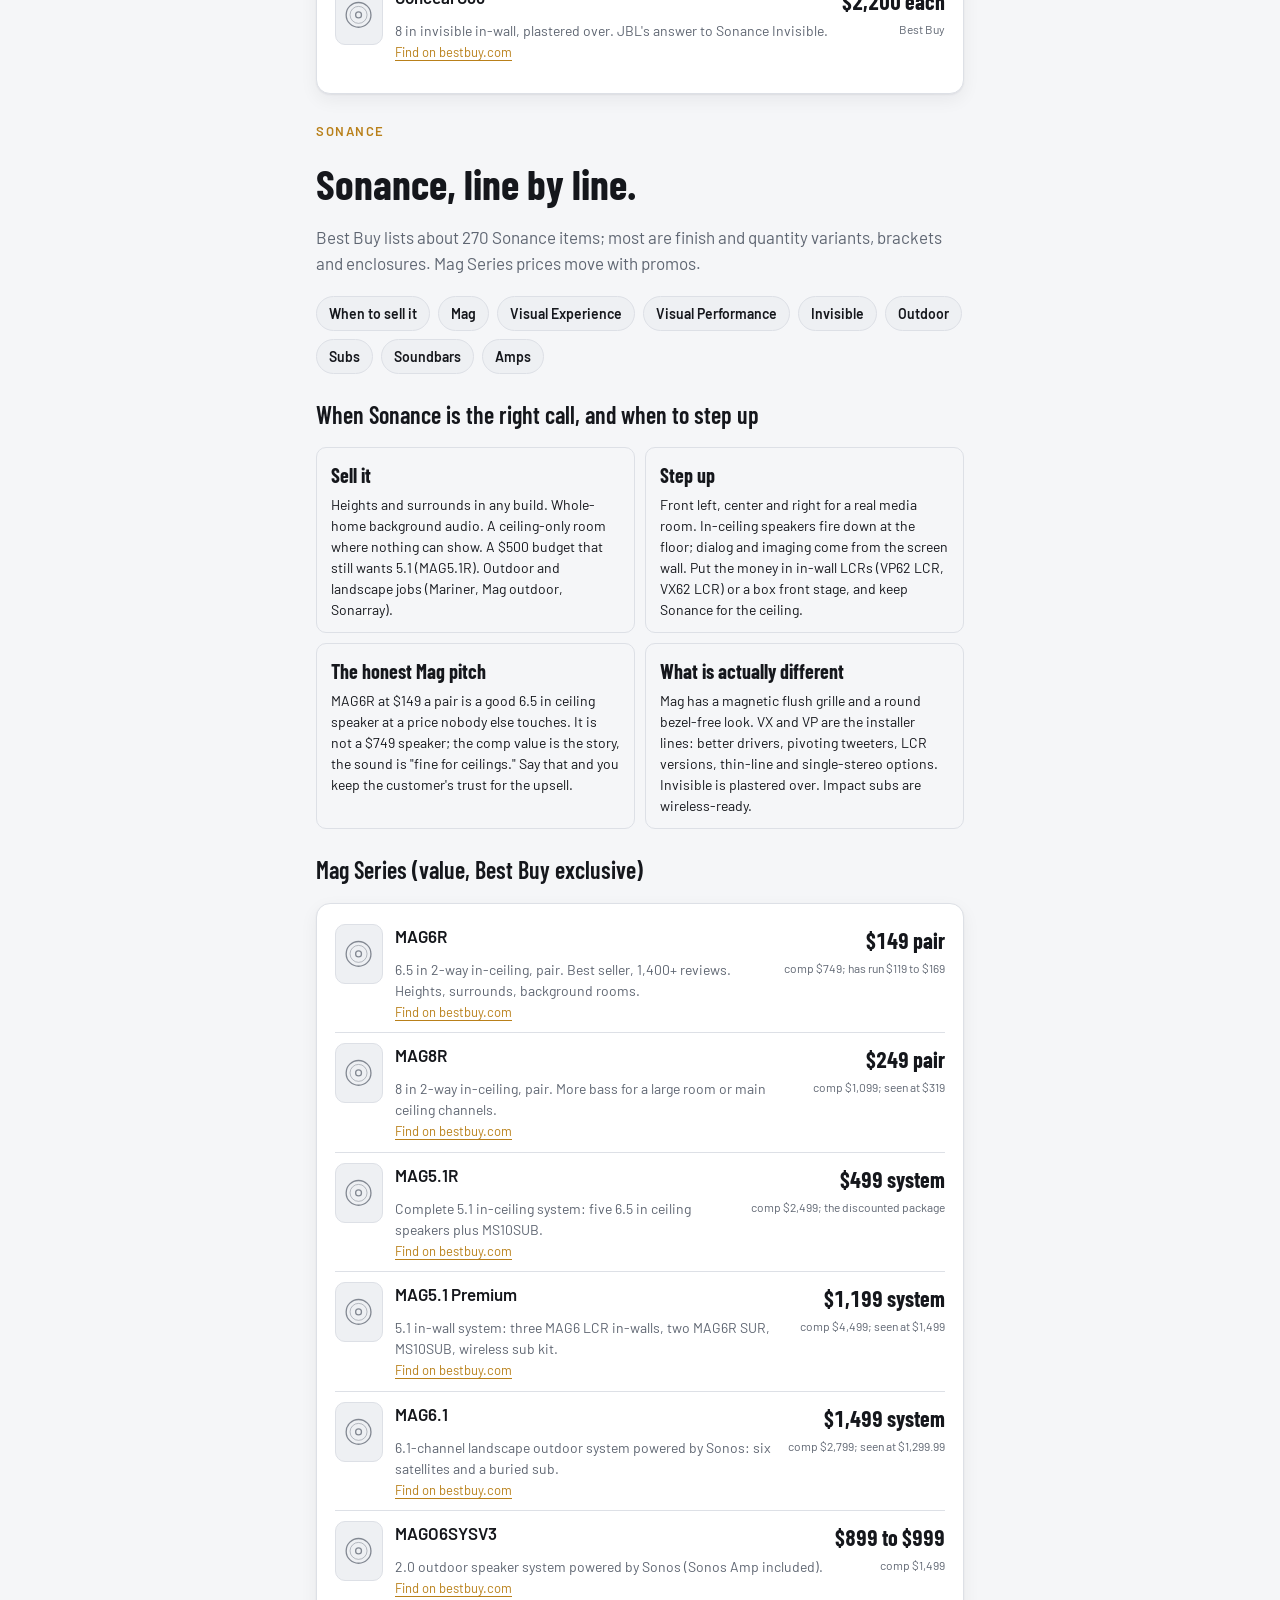
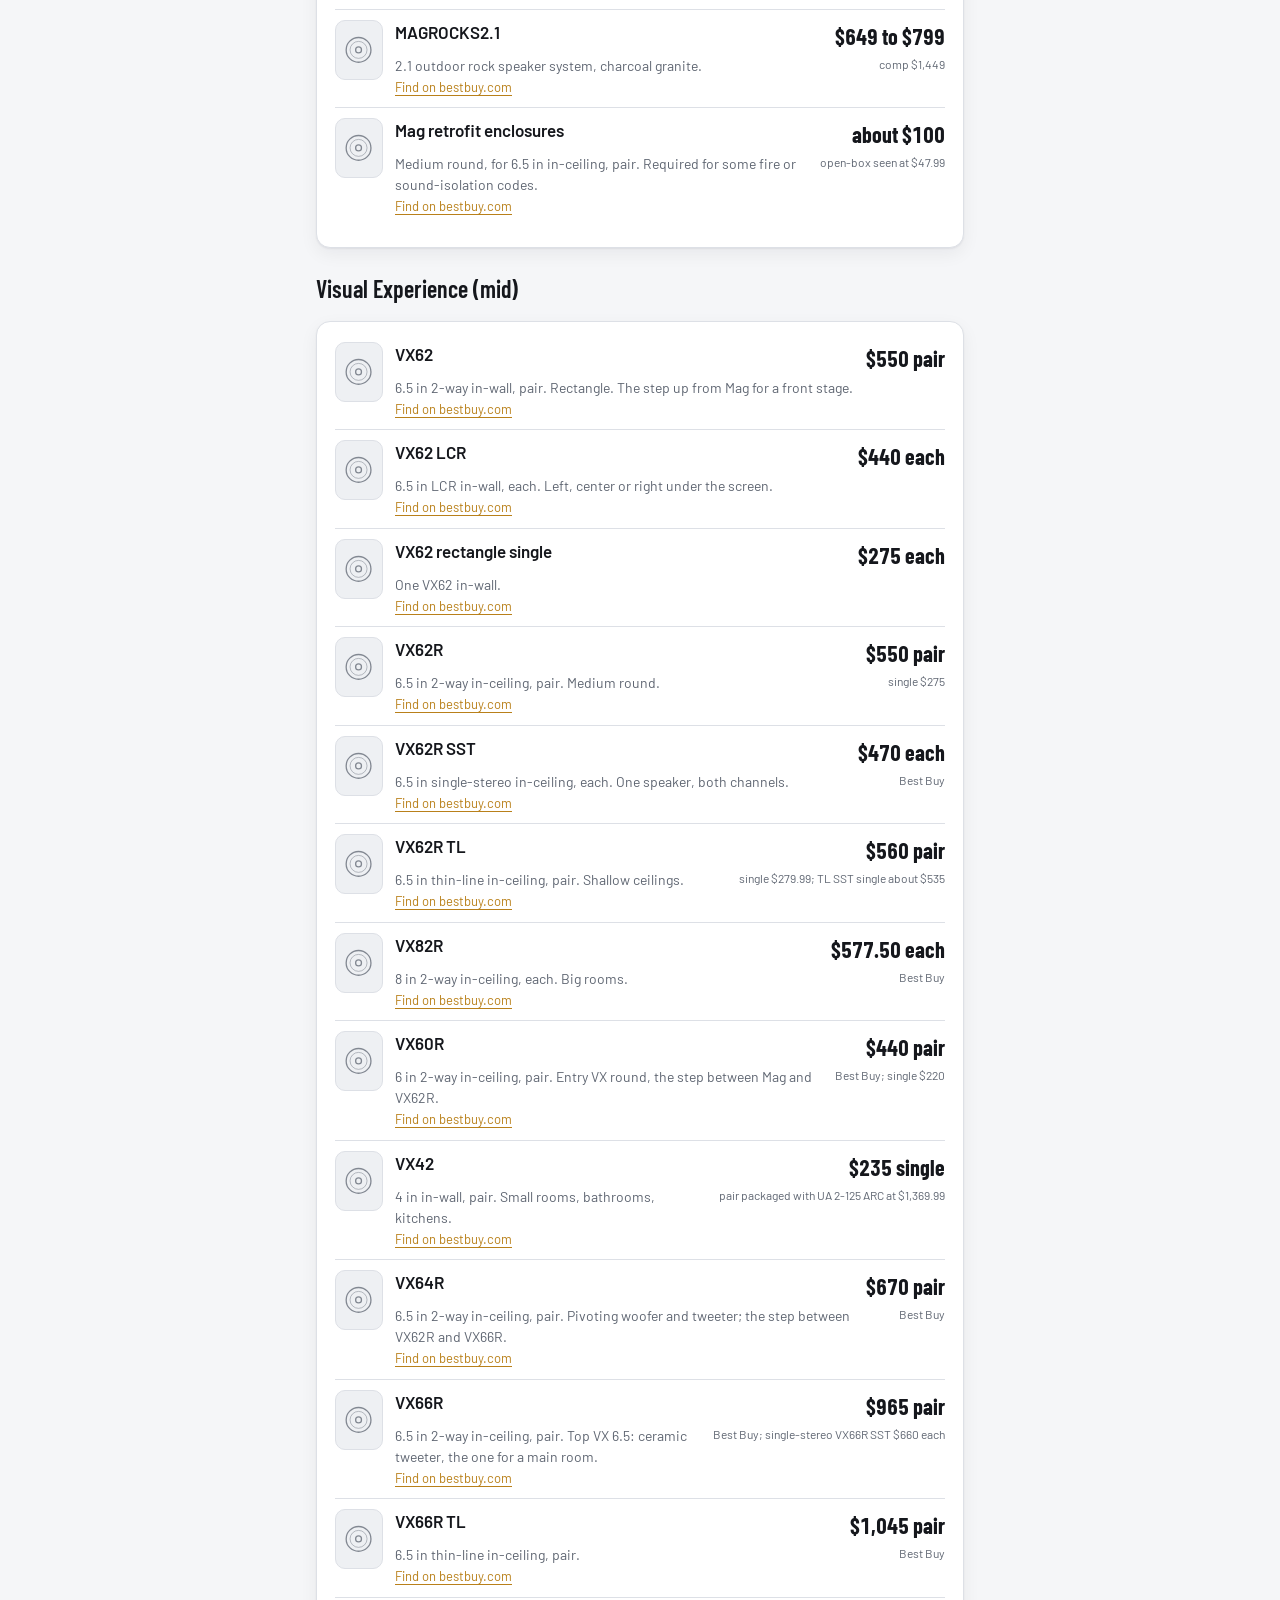
==== commit 922fac92: "WiiM: streaming amps as a receiver option, plus the WiiM line on the Brands page WiiM Amp ($329, SKU" ====
--- a/brands.html
+++ b/brands.html
@@ -59,7 +59,7 @@
     <h2>Every in-wall and in-ceiling, line by line.</h2>
     <p class="muted">For each brand in the app, the in-wall and in-ceiling models Best Buy itself sells and ships, with the prices bestbuy.com showed when pulled (Nov 12 and 13, 2026; every open item re-checked on the product page Nov 13). Marketplace listings, discontinued models and anything Best Buy does not carry are left out entirely. Promo prices move weekly, so confirm before you quote.</p>
     <div class="jump">
-      <a href="#klipsch">Klipsch</a><a href="#polk">Polk</a><a href="#kef">KEF</a><a href="#martinlogan">MartinLogan</a><a href="#deftech">Definitive Technology</a><a href="#bw">Bowers &amp; Wilkins</a><a href="#jbl">JBL</a><a href="#sonance">Sonance</a><a href="#yamaha">Yamaha</a><a href="#sonos">Sonos</a><a href="#russound">Russound</a><a href="#bose">Bose</a><a href="#soundbars">Soundbars</a>
+      <a href="#klipsch">Klipsch</a><a href="#polk">Polk</a><a href="#kef">KEF</a><a href="#martinlogan">MartinLogan</a><a href="#deftech">Definitive Technology</a><a href="#bw">Bowers &amp; Wilkins</a><a href="#jbl">JBL</a><a href="#sonance">Sonance</a><a href="#yamaha">Yamaha</a><a href="#sonos">Sonos</a><a href="#russound">Russound</a><a href="#bose">Bose</a><a href="#wiim">WiiM</a><a href="#soundbars">Soundbars</a>
     </div>
     <div class="use">
       <div><b>Reading the sheets</b><span>Every row is a model Best Buy itself sells and ships. "Verify" or "price in cart" means Best Buy lists it but the price was not on the page when pulled; a maker's price fills the gap where the note says so. Third-party marketplace listings on bestbuy.com are not here at all.</span></div>
@@ -186,6 +186,13 @@
     <h2>Bose, the one passive line.</h2>
     <p class="muted">Everything else Bose sells at Best Buy is wireless (Lifestyle Ultra, Surround Speakers, soundbars), so this is the only Bose row.</p>
     <div class="card"><div class="tbl" id="bose-t"></div></div>
+  </section>
+
+  <section class="sec" id="wiim">
+    <p class="eyebrow">WiiM · sold and shipped by Best Buy</p>
+    <h2>WiiM streaming amps and the WiiM soundbar.</h2>
+    <p class="muted">The receiver alternative for a music-first stereo or 2.1 room: a small amp with every streaming service in the app, HDMI ARC from the TV, a sub out and room correction. No surround and no path to a center or rears, so it is for the customer who will never grow into 5.1. In the Family builder, a 2-channel build shows a "WiiM amp" chip under the receiver level. Prices are what bestbuy.com showed on Nov 15, 2026.</p>
+    <div class="card"><div class="tbl" id="wiim-list"></div></div>
   </section>
 
   <section class="sec" id="soundbars">
@@ -422,6 +429,16 @@
         (r[2] ? "<div class='f'><a href='" + bby(r[0], id) + "' target='_blank' rel='noopener'>Find on bestbuy.com</a></div>" : "") + "</div>";
     }).join("");
   });
+  // WiiM comes from bars.js too (SF_WIIM): the three amps the builder offers, then the rest of the line.
+  const W = window.SF_WIIM || null;
+  const wrows = W ? ["value", "mid", "premium"].map(function (k) { return W.amps[k]; }).filter(Boolean).concat(W.other || []) : [];
+  document.getElementById("wiim-list").innerHTML = wrows.length ? wrows.map(function (w) {
+    const pic = window.SF_IMG ? window.SF_IMG.thumb("WiiM " + w.m, w.kind || "amp") : "";
+    const link = w.sku ? "https://www.bestbuy.com/site/" + w.sku + ".p" : "https://www.bestbuy.com/site/searchpage.jsp?st=" + encodeURIComponent("WiiM " + w.m);
+    return "<div class='trow'>" + pic + "<div class='m'>WiiM " + esc(w.m) + "</div><div class='p'>$" + Math.round(w.price).toLocaleString("en-US") + "</div>" +
+      "<div class='d'>" + esc(w.why || "") + "</div>" + (w.comp ? "<div class='c'>" + esc(w.comp) + "</div>" : "") +
+      "<div class='f'><a href='" + link + "' target='_blank' rel='noopener'>" + (w.sku ? "Open on bestbuy.com" : "Find on bestbuy.com") + "</a>" + (w.sku ? " <span class='muted'>SKU " + esc(w.sku) + "</span>" : "") + "</div></div>";
+  }).join("") : "<p class='muted'>No WiiM products loaded yet.</p>";
   // Soundbars come from bars.js so the builder, the Finder and this sheet agree.
   const bars = window.SF_BARS || [];
   const money = function (n) { return "$" + Math.round(n).toLocaleString("en-US"); };
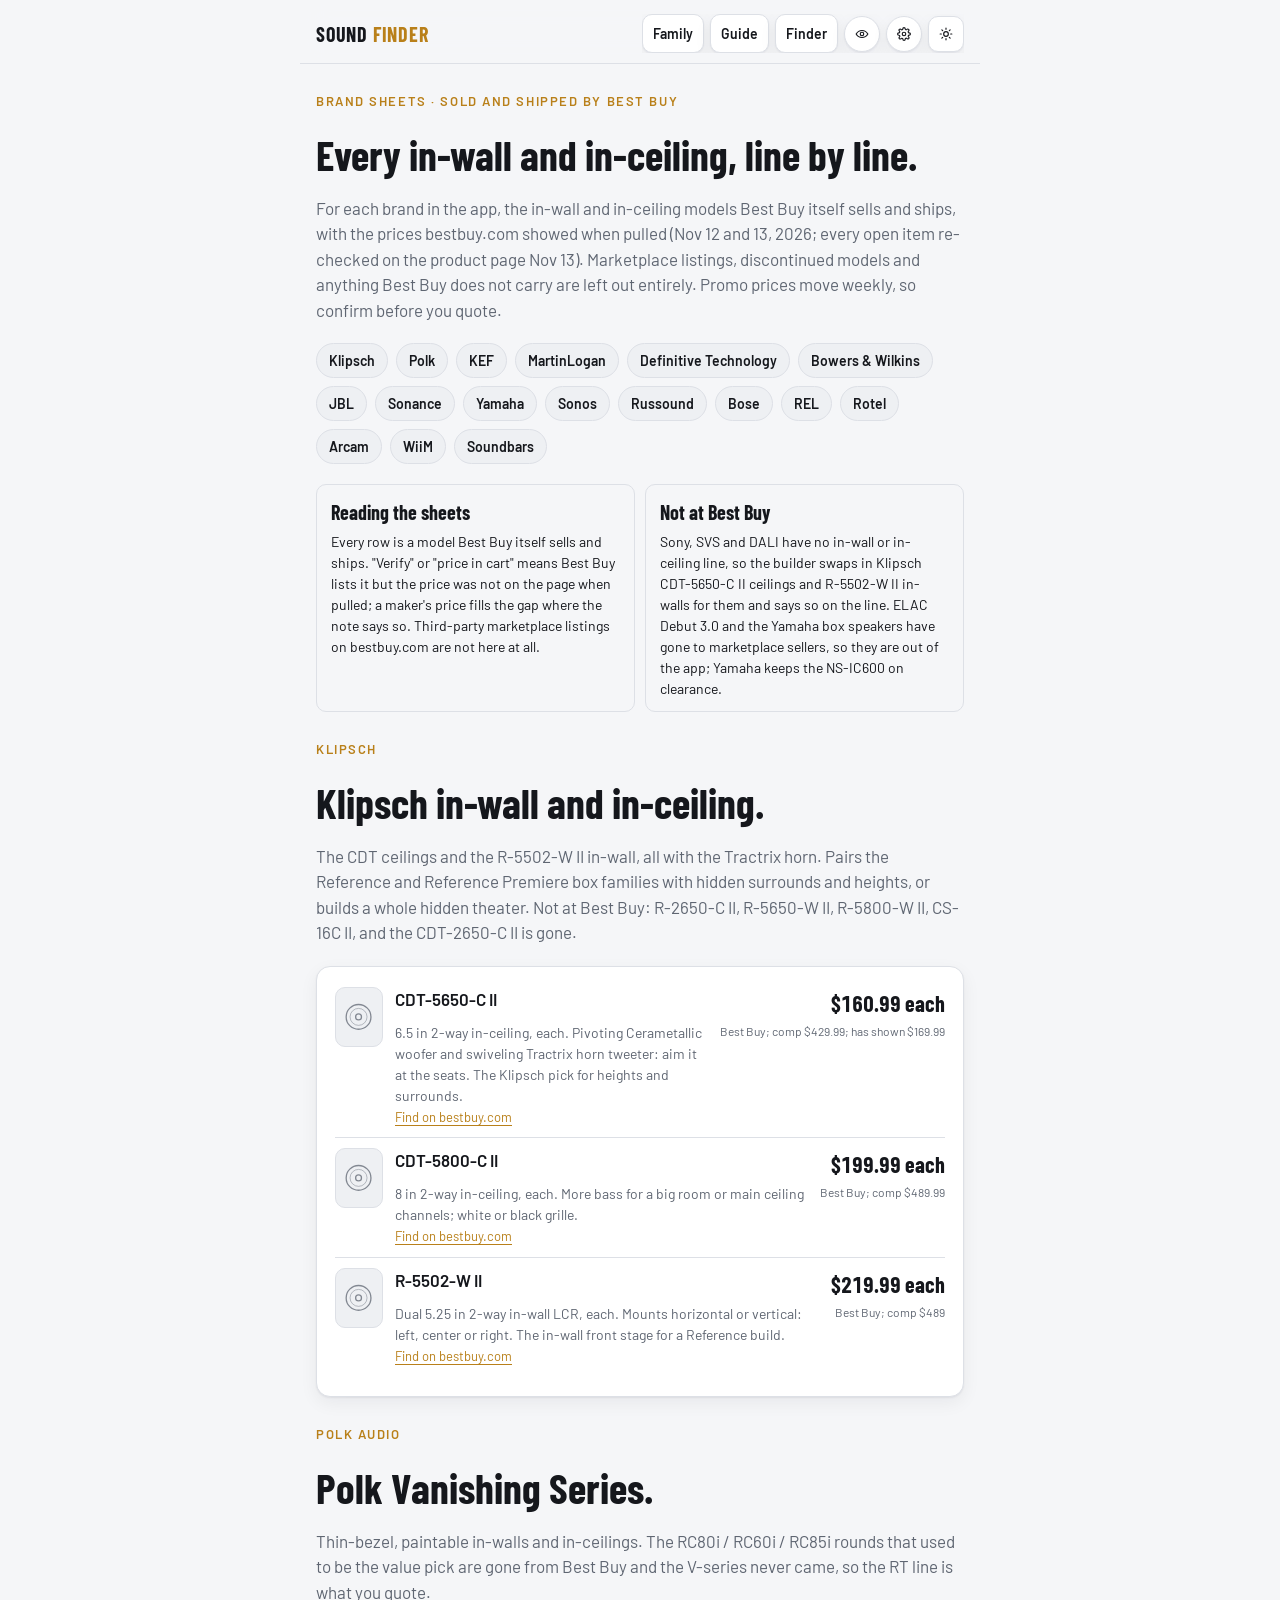
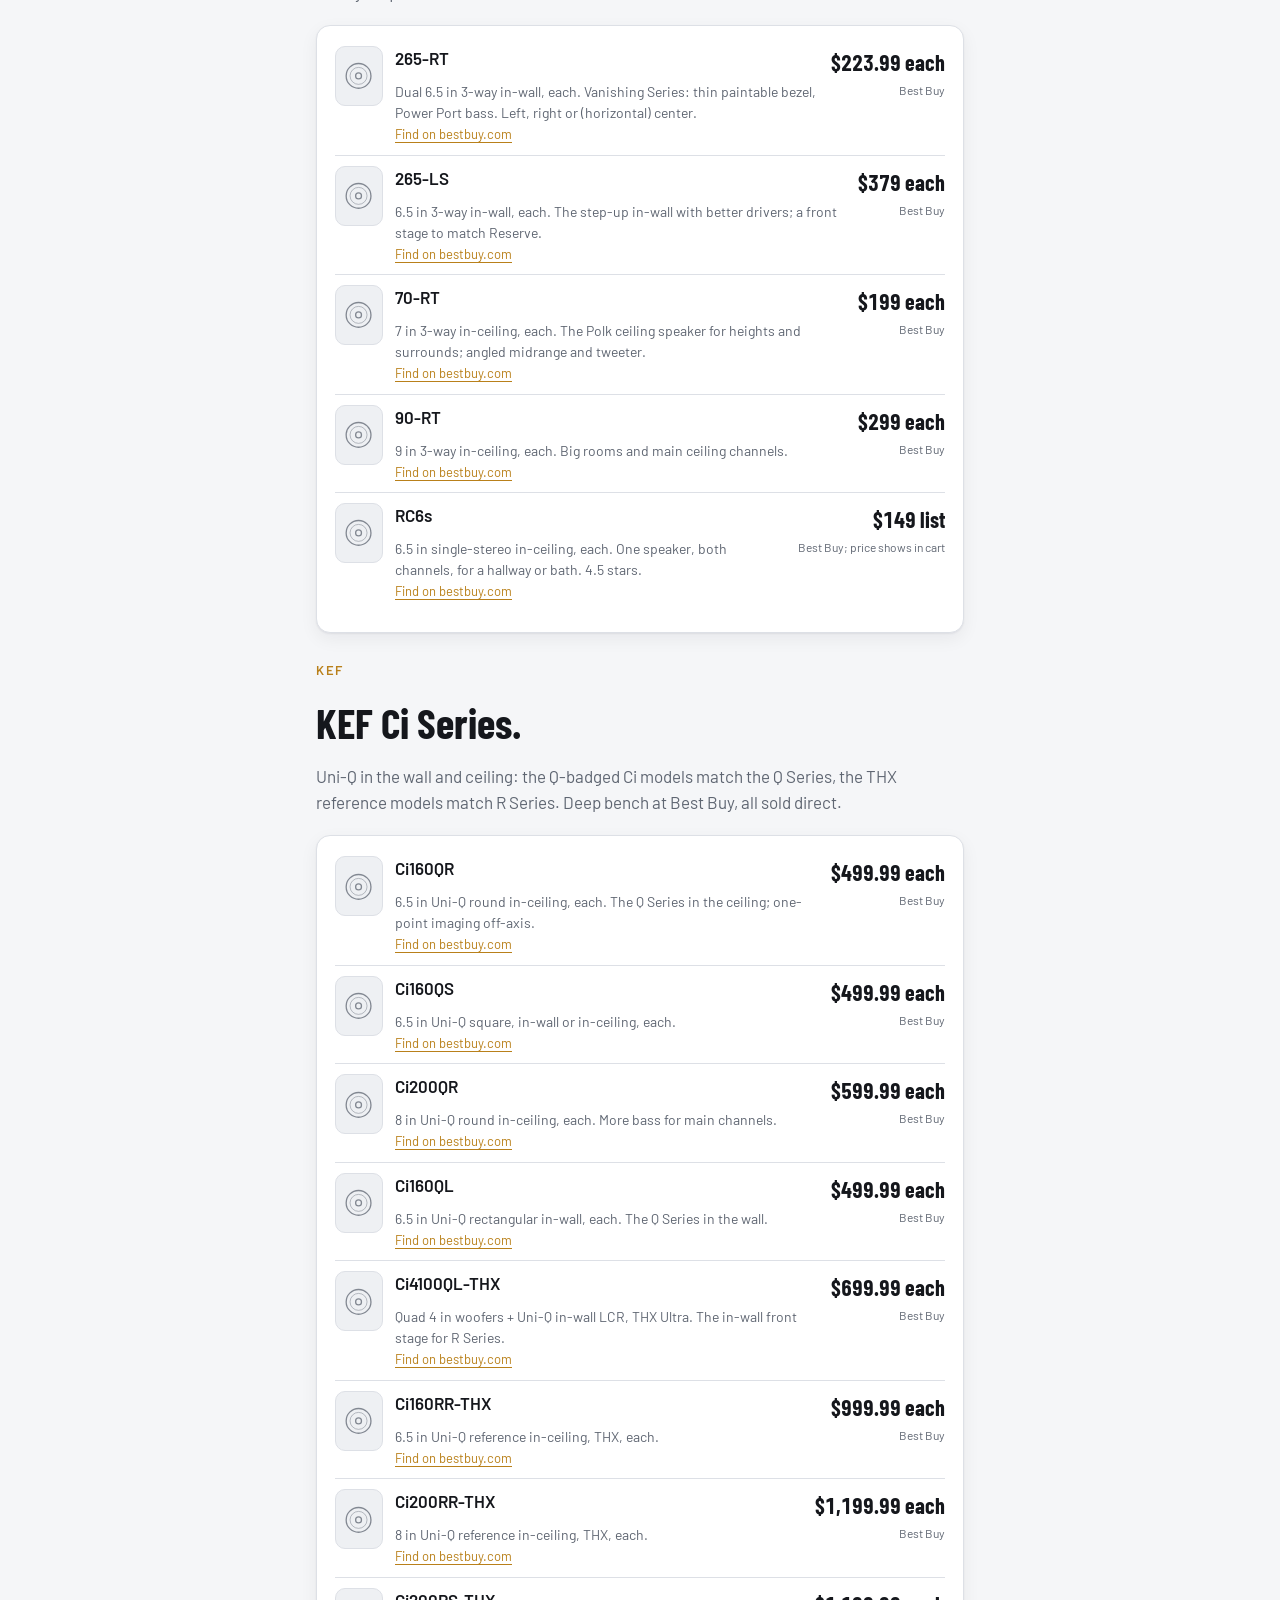
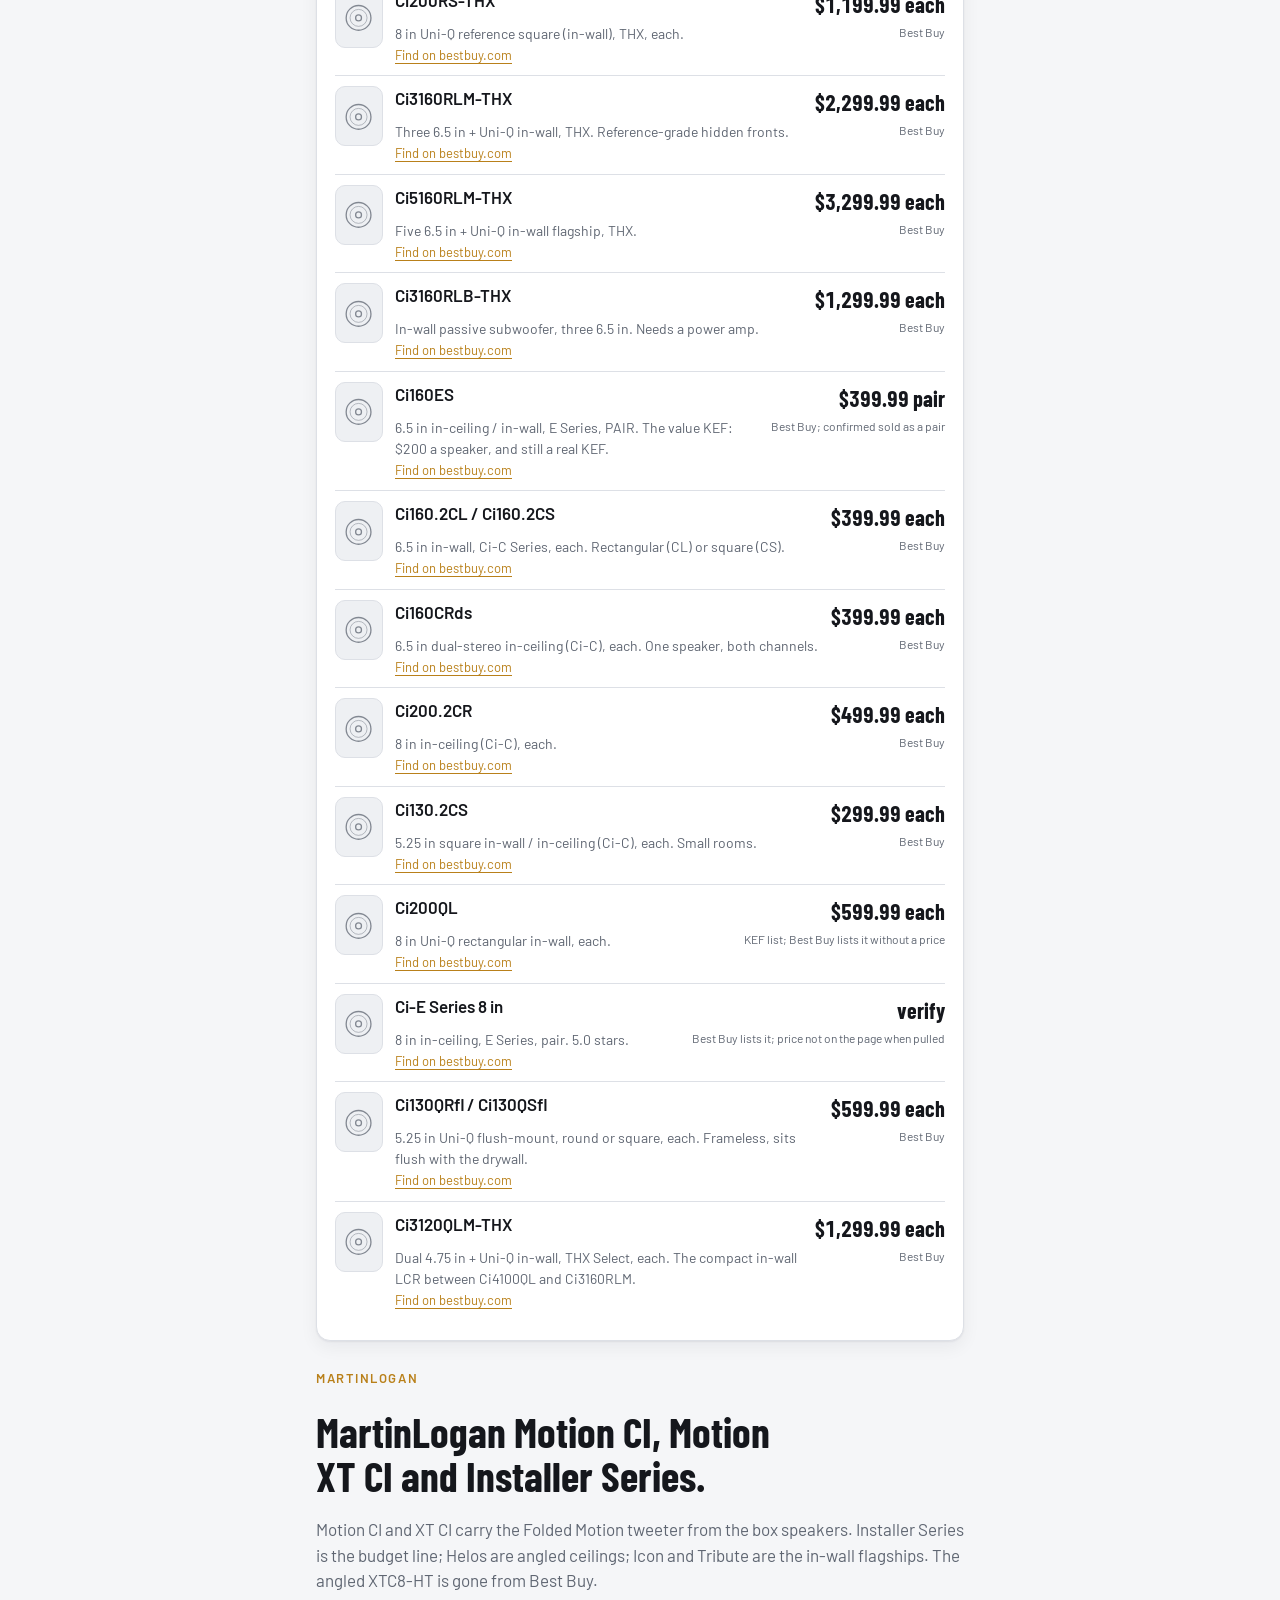
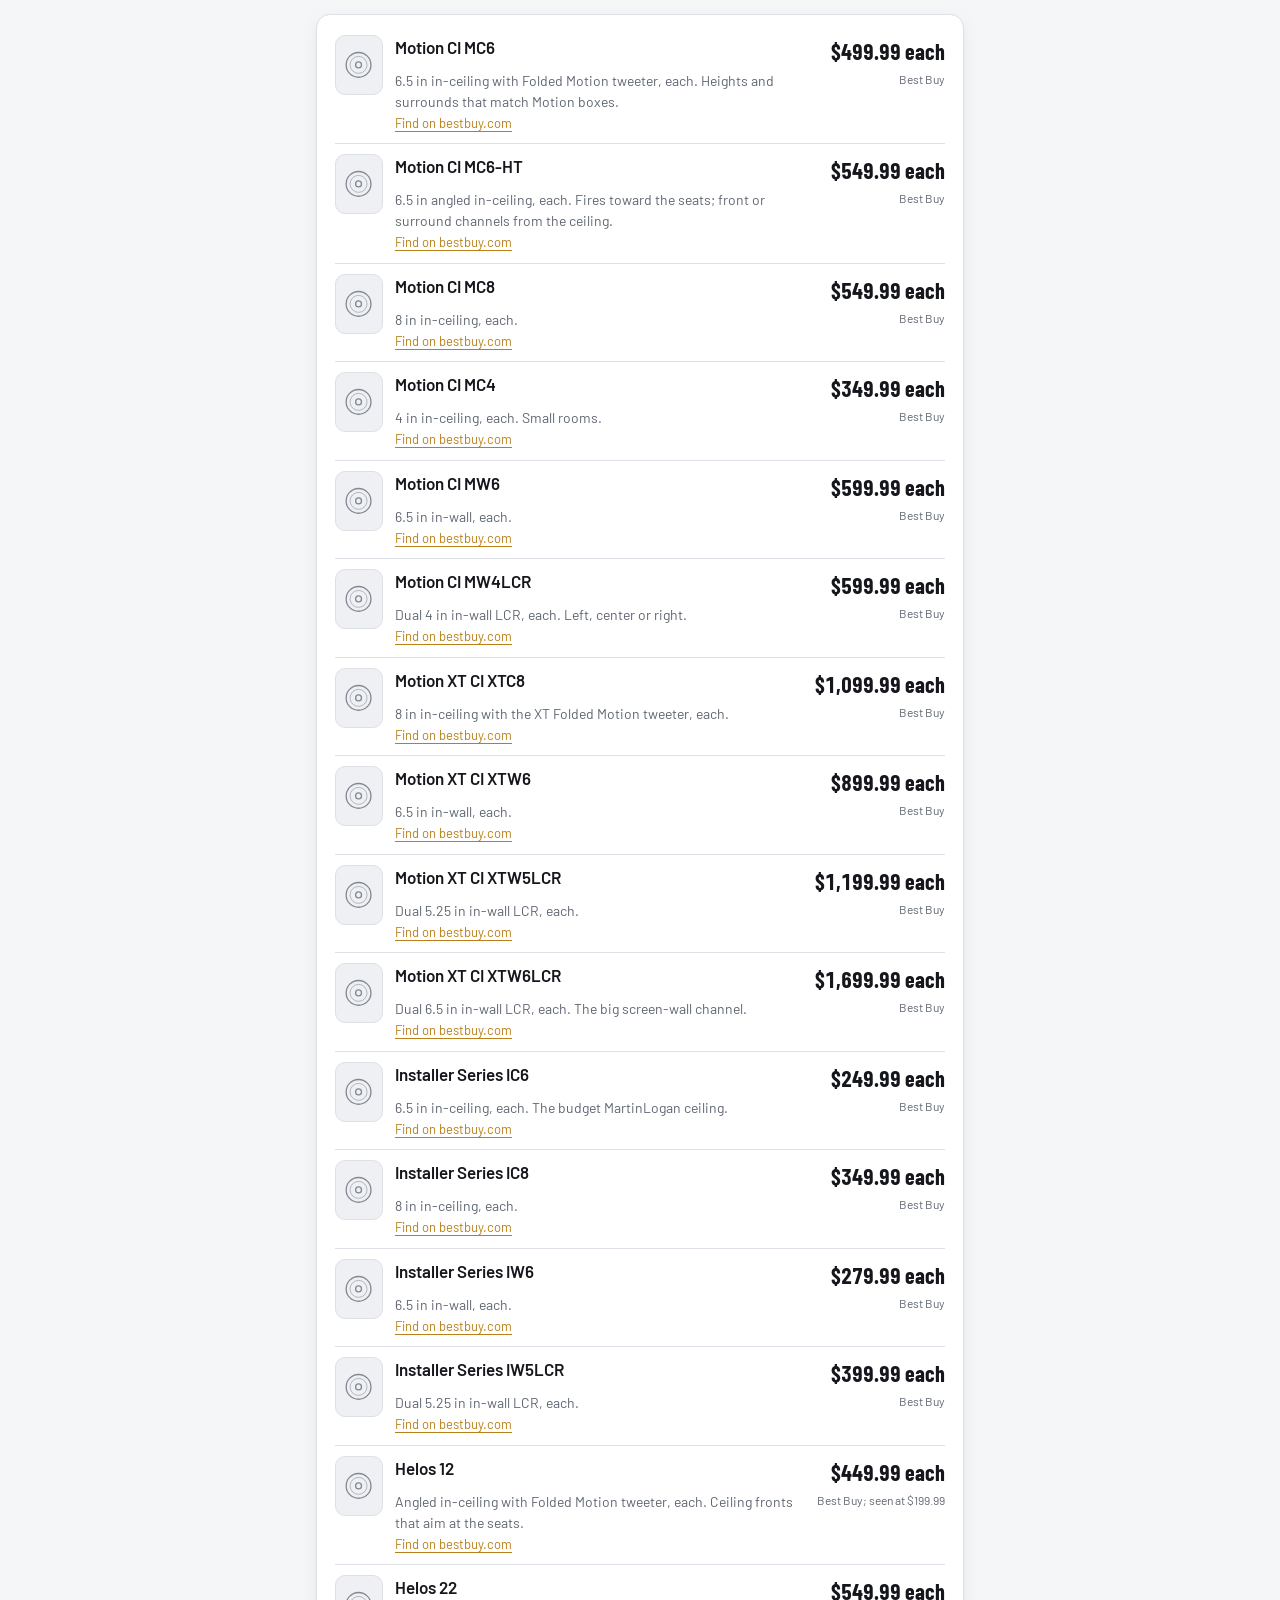
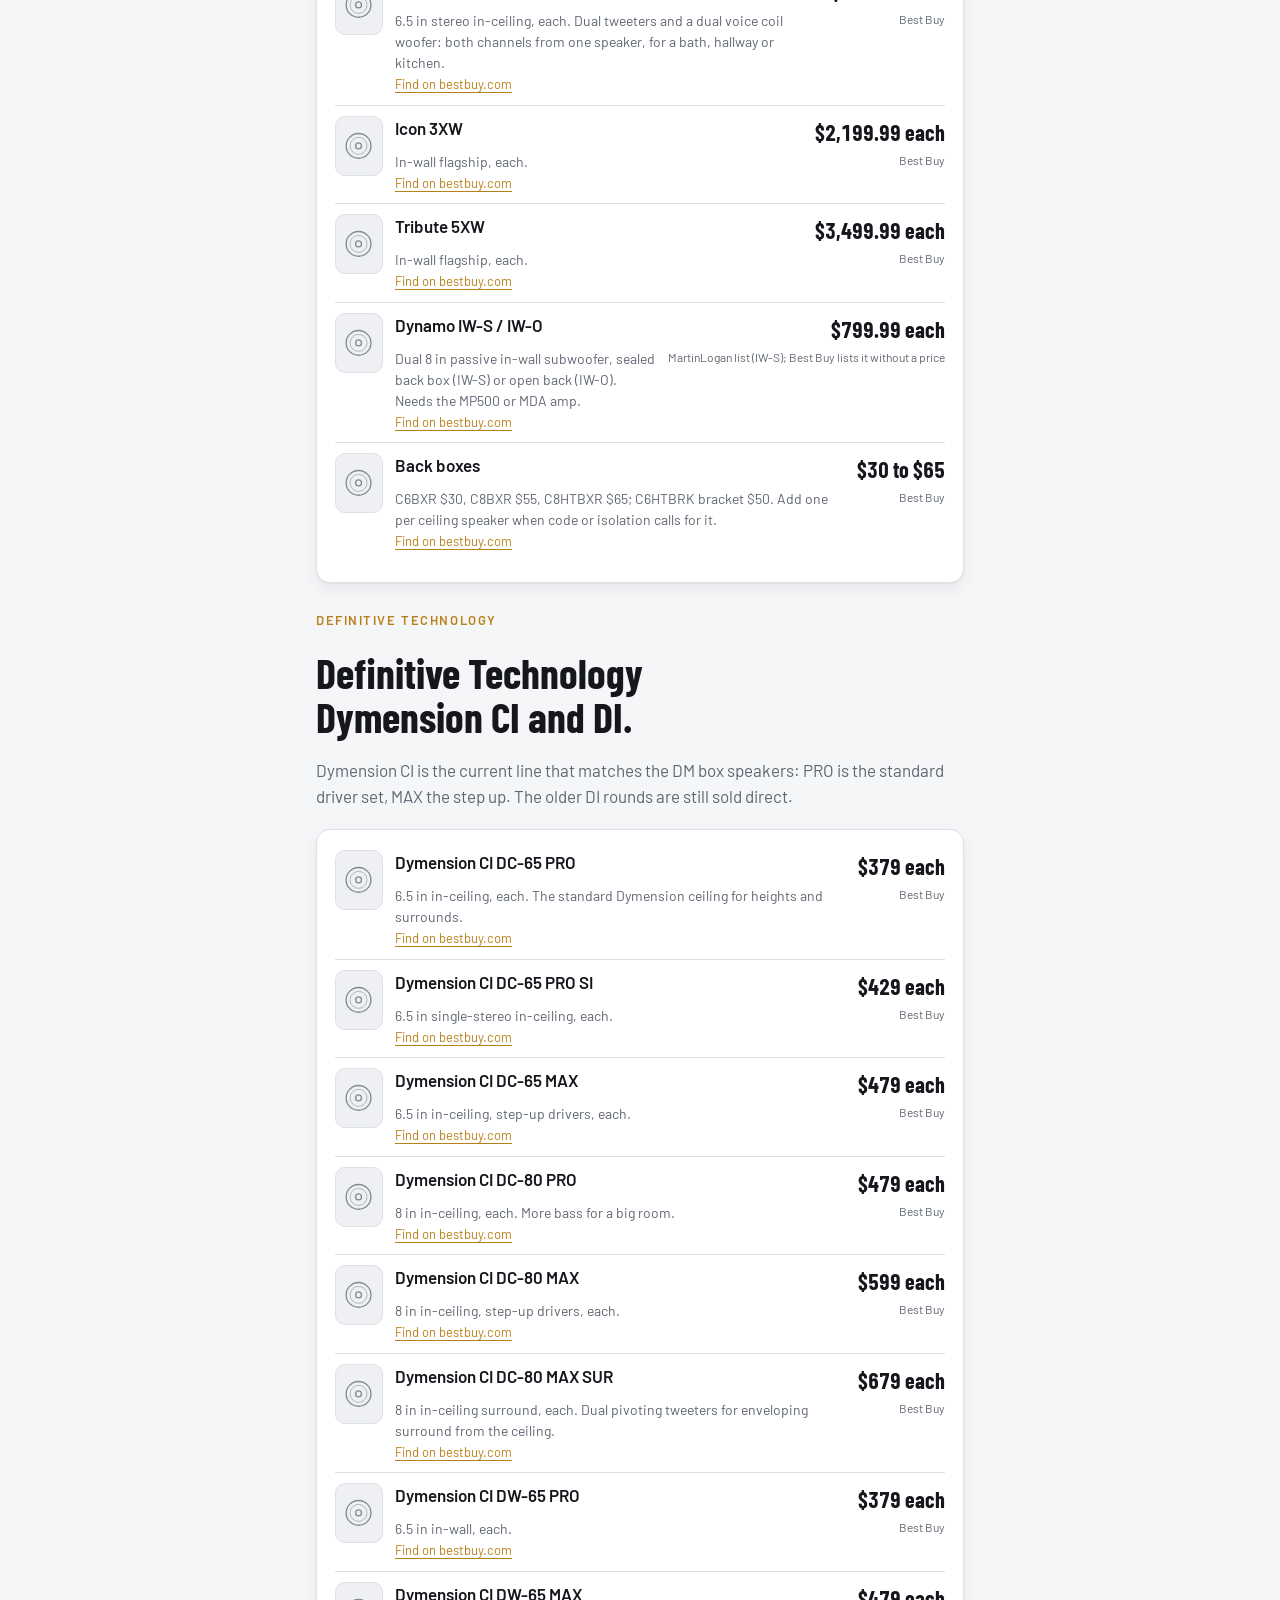
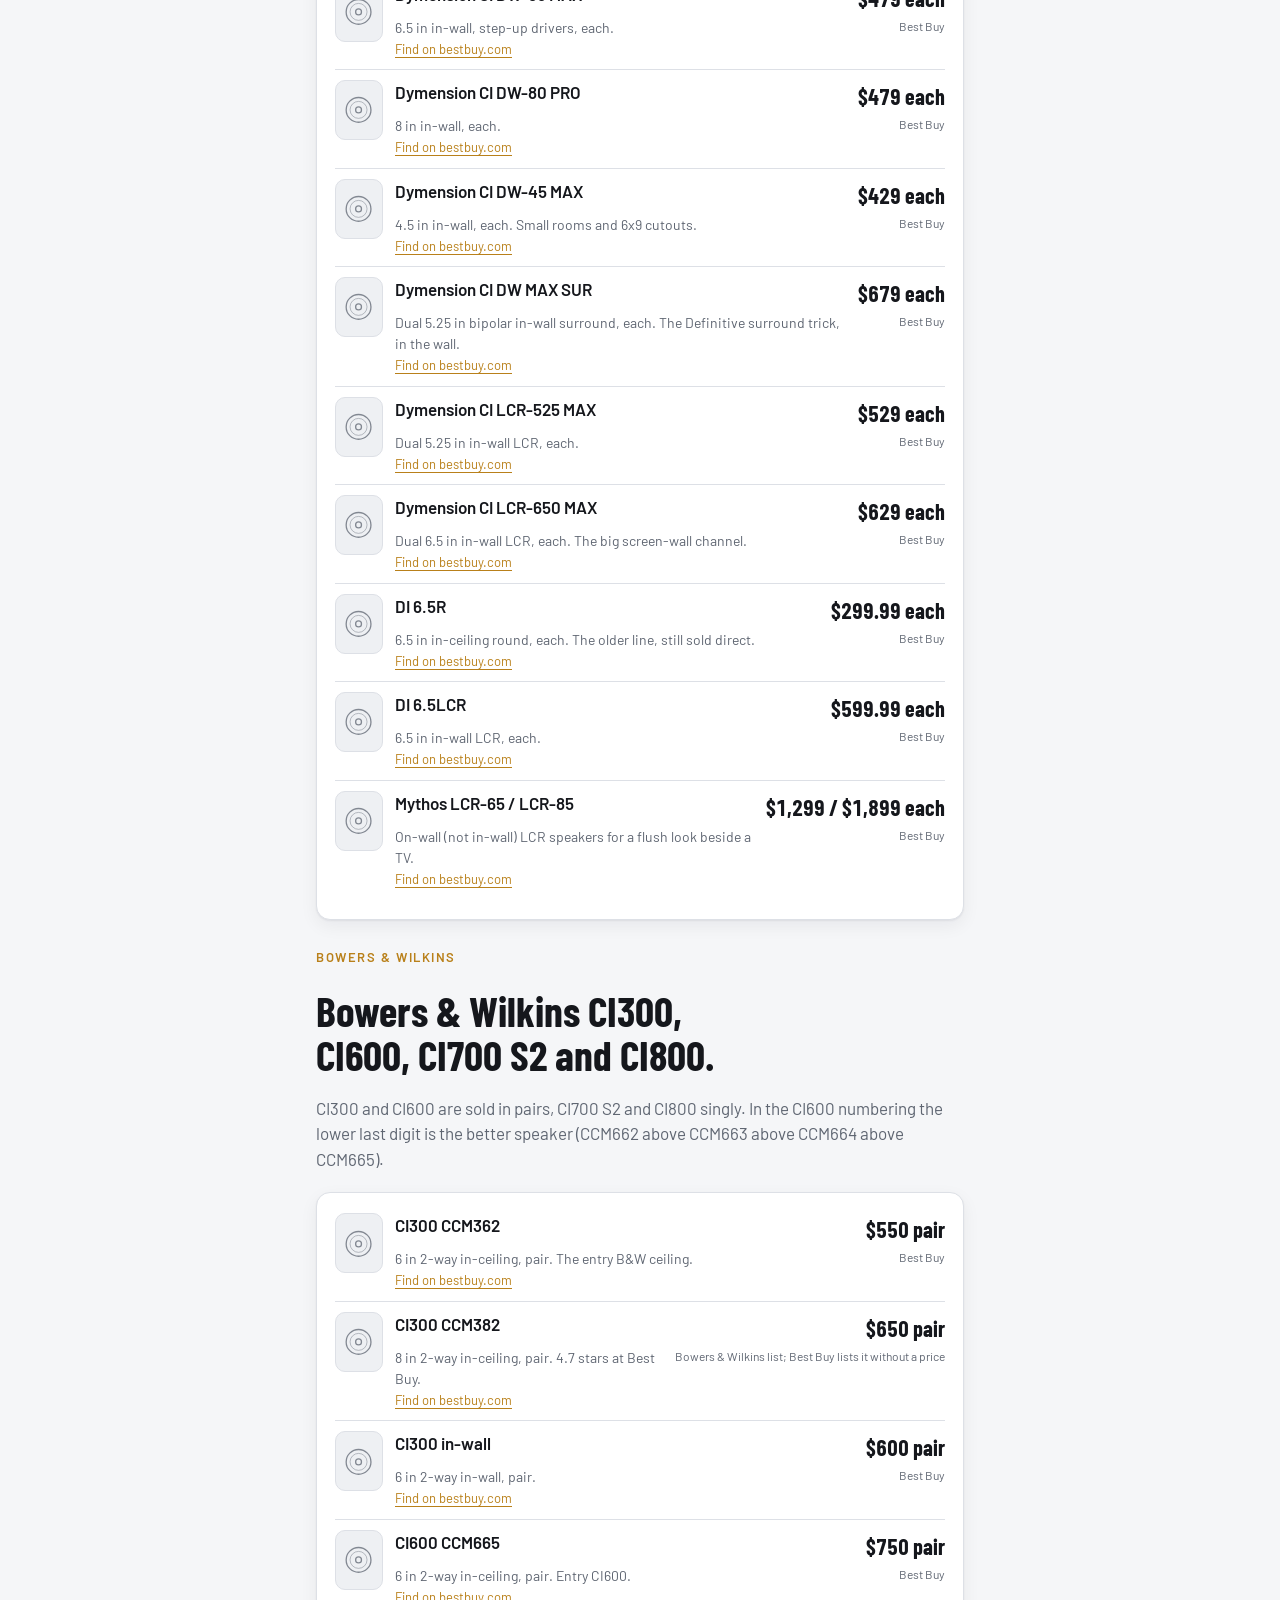
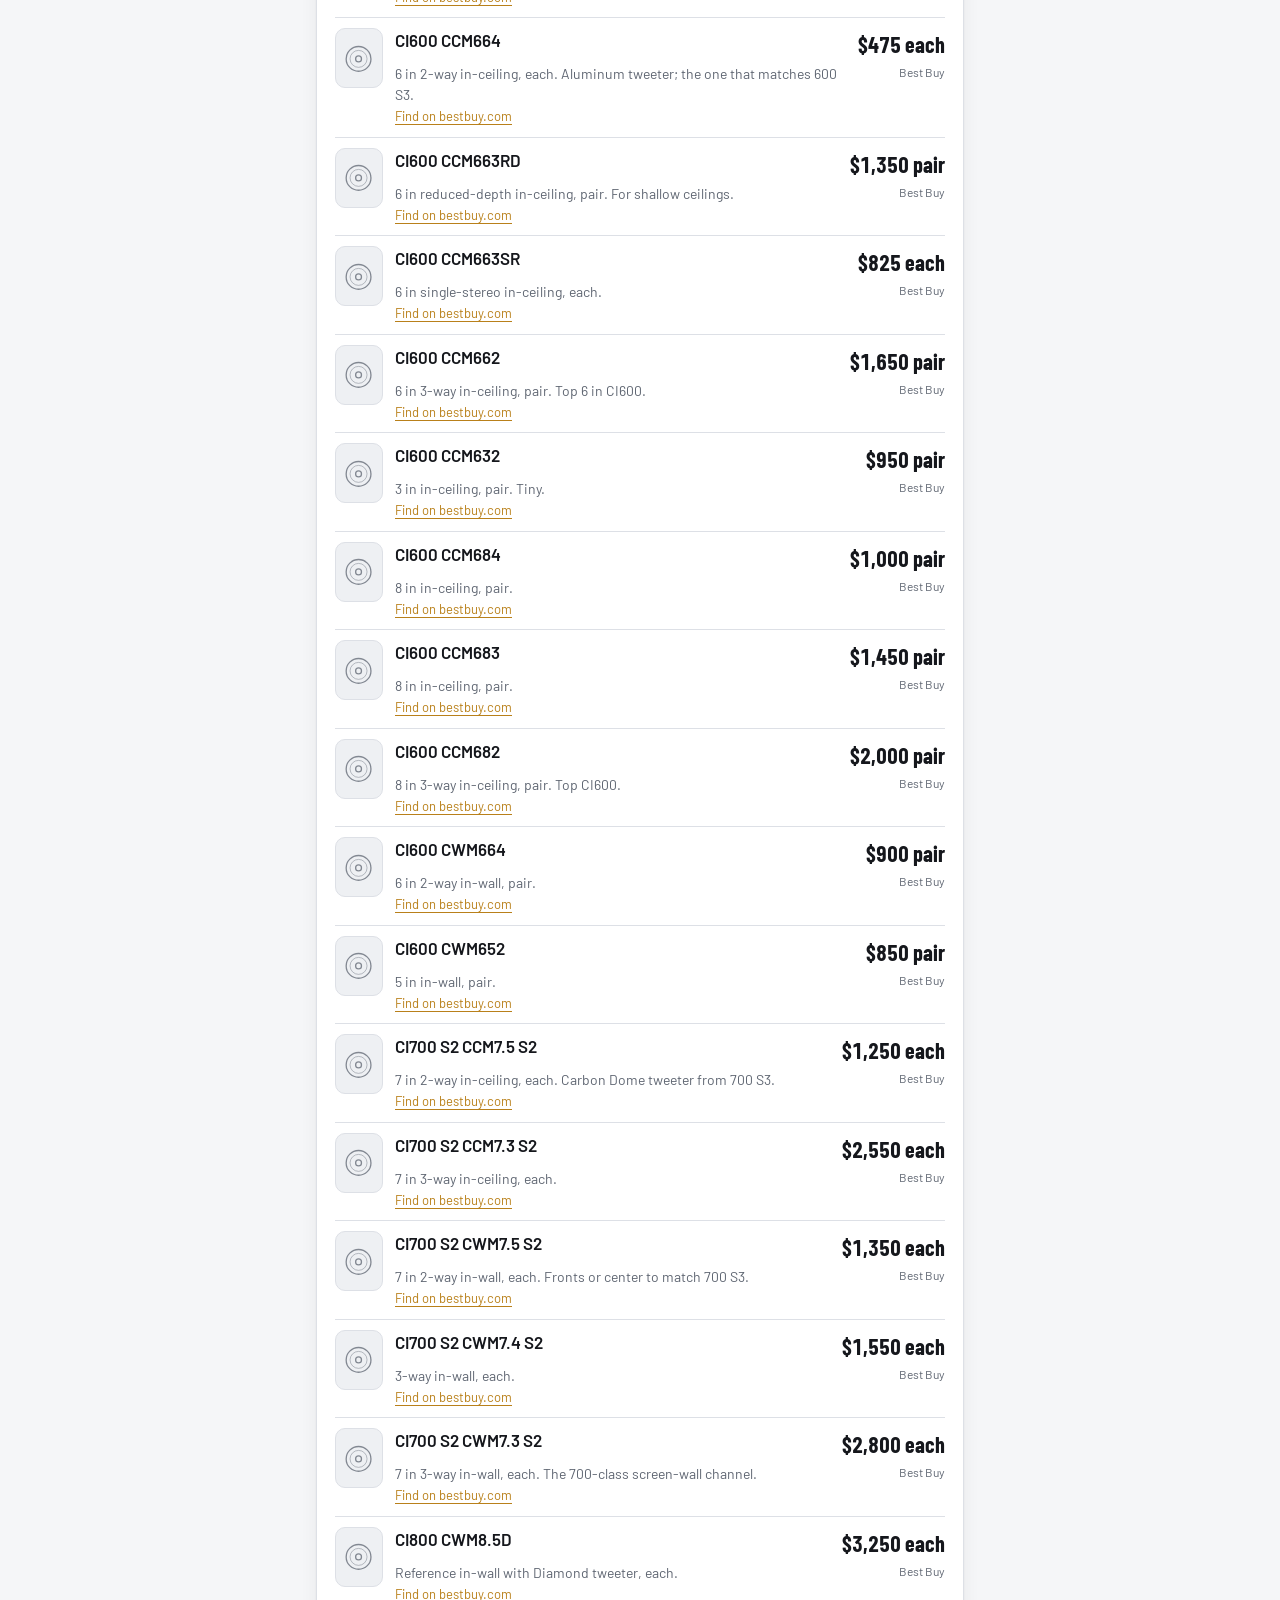
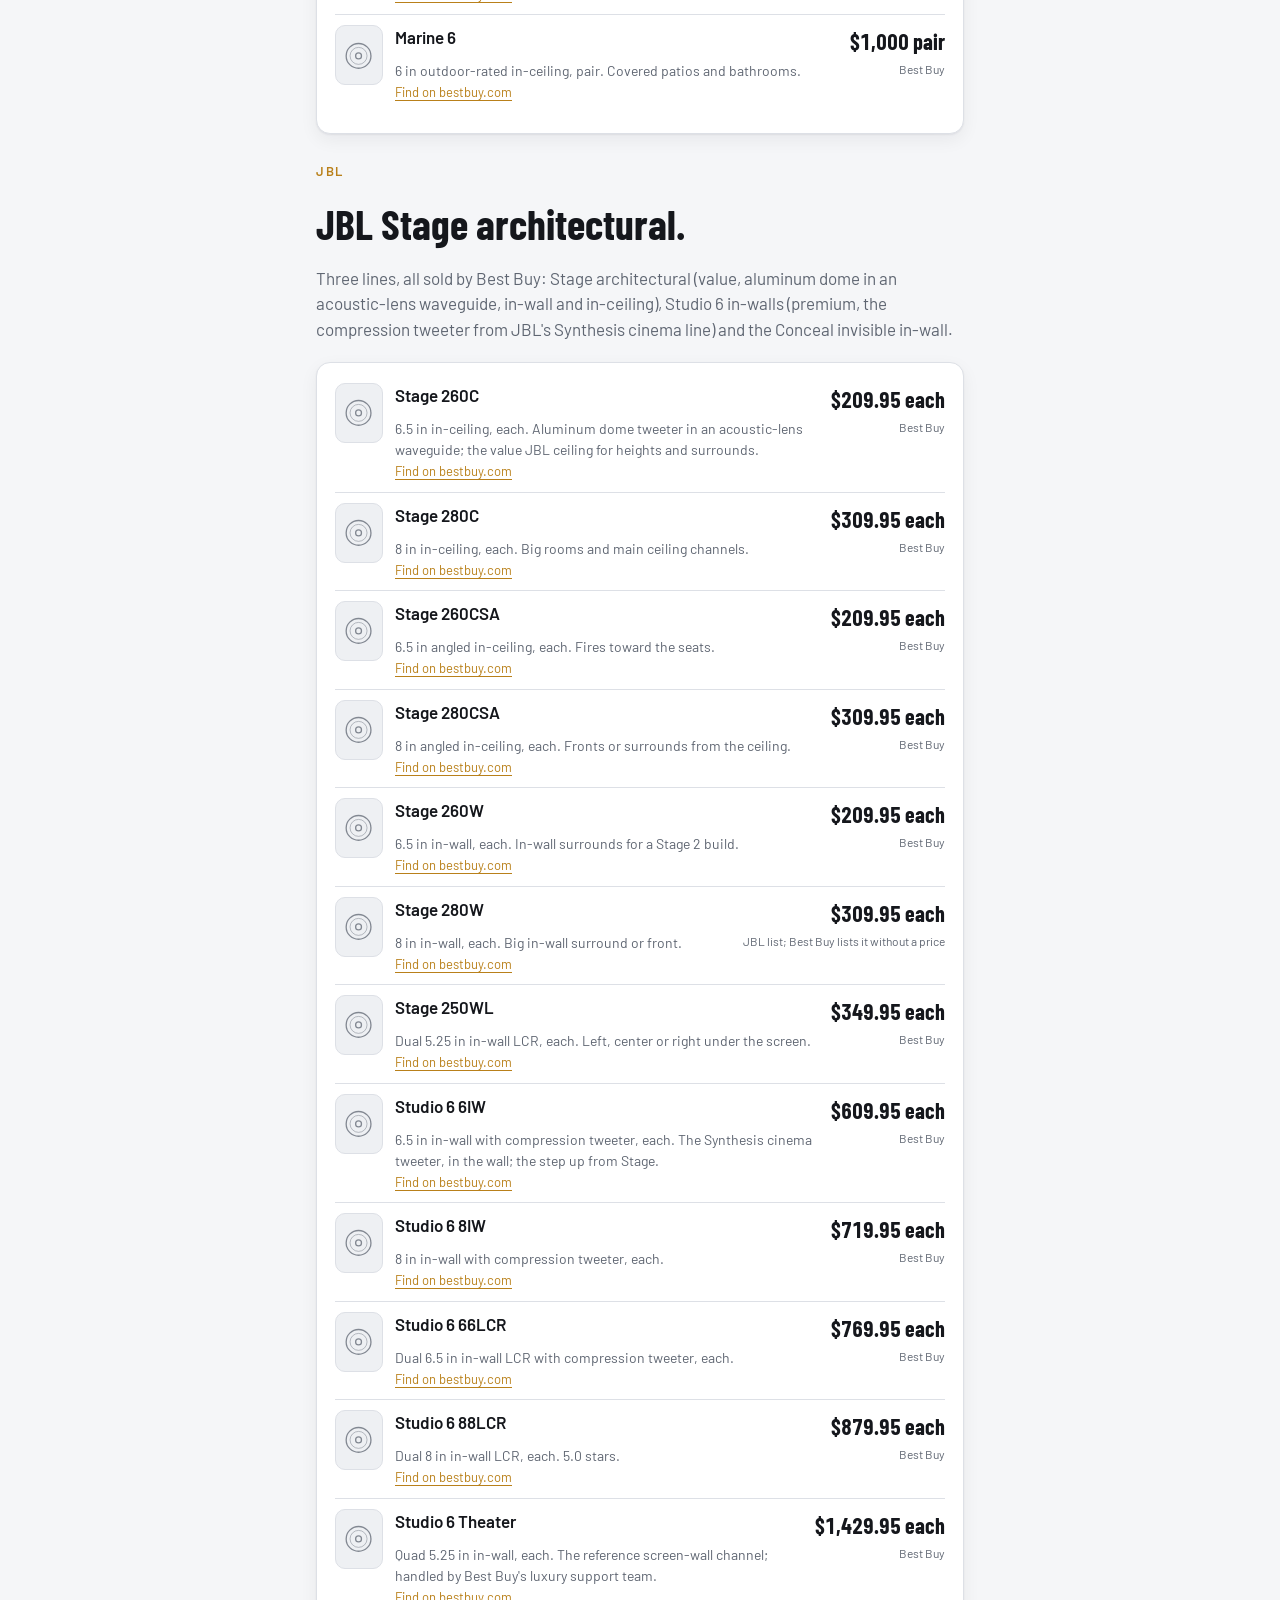
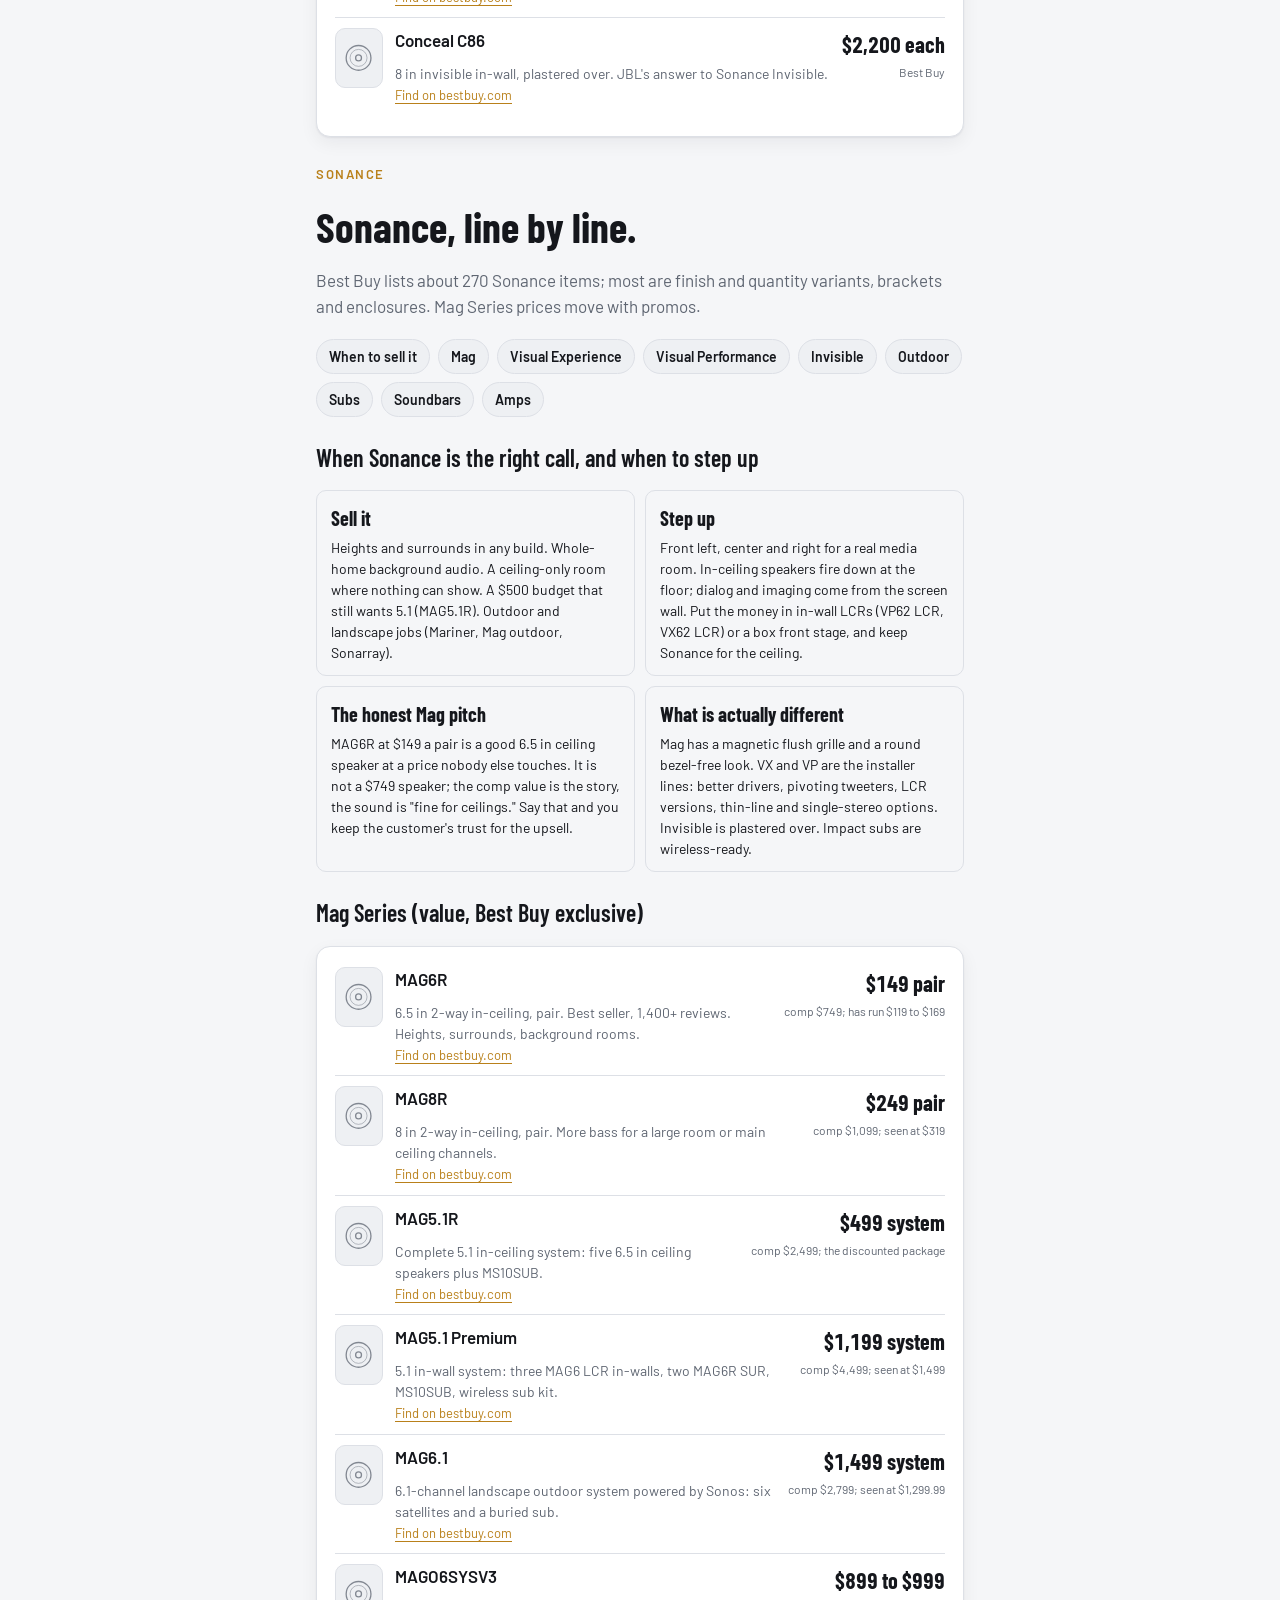
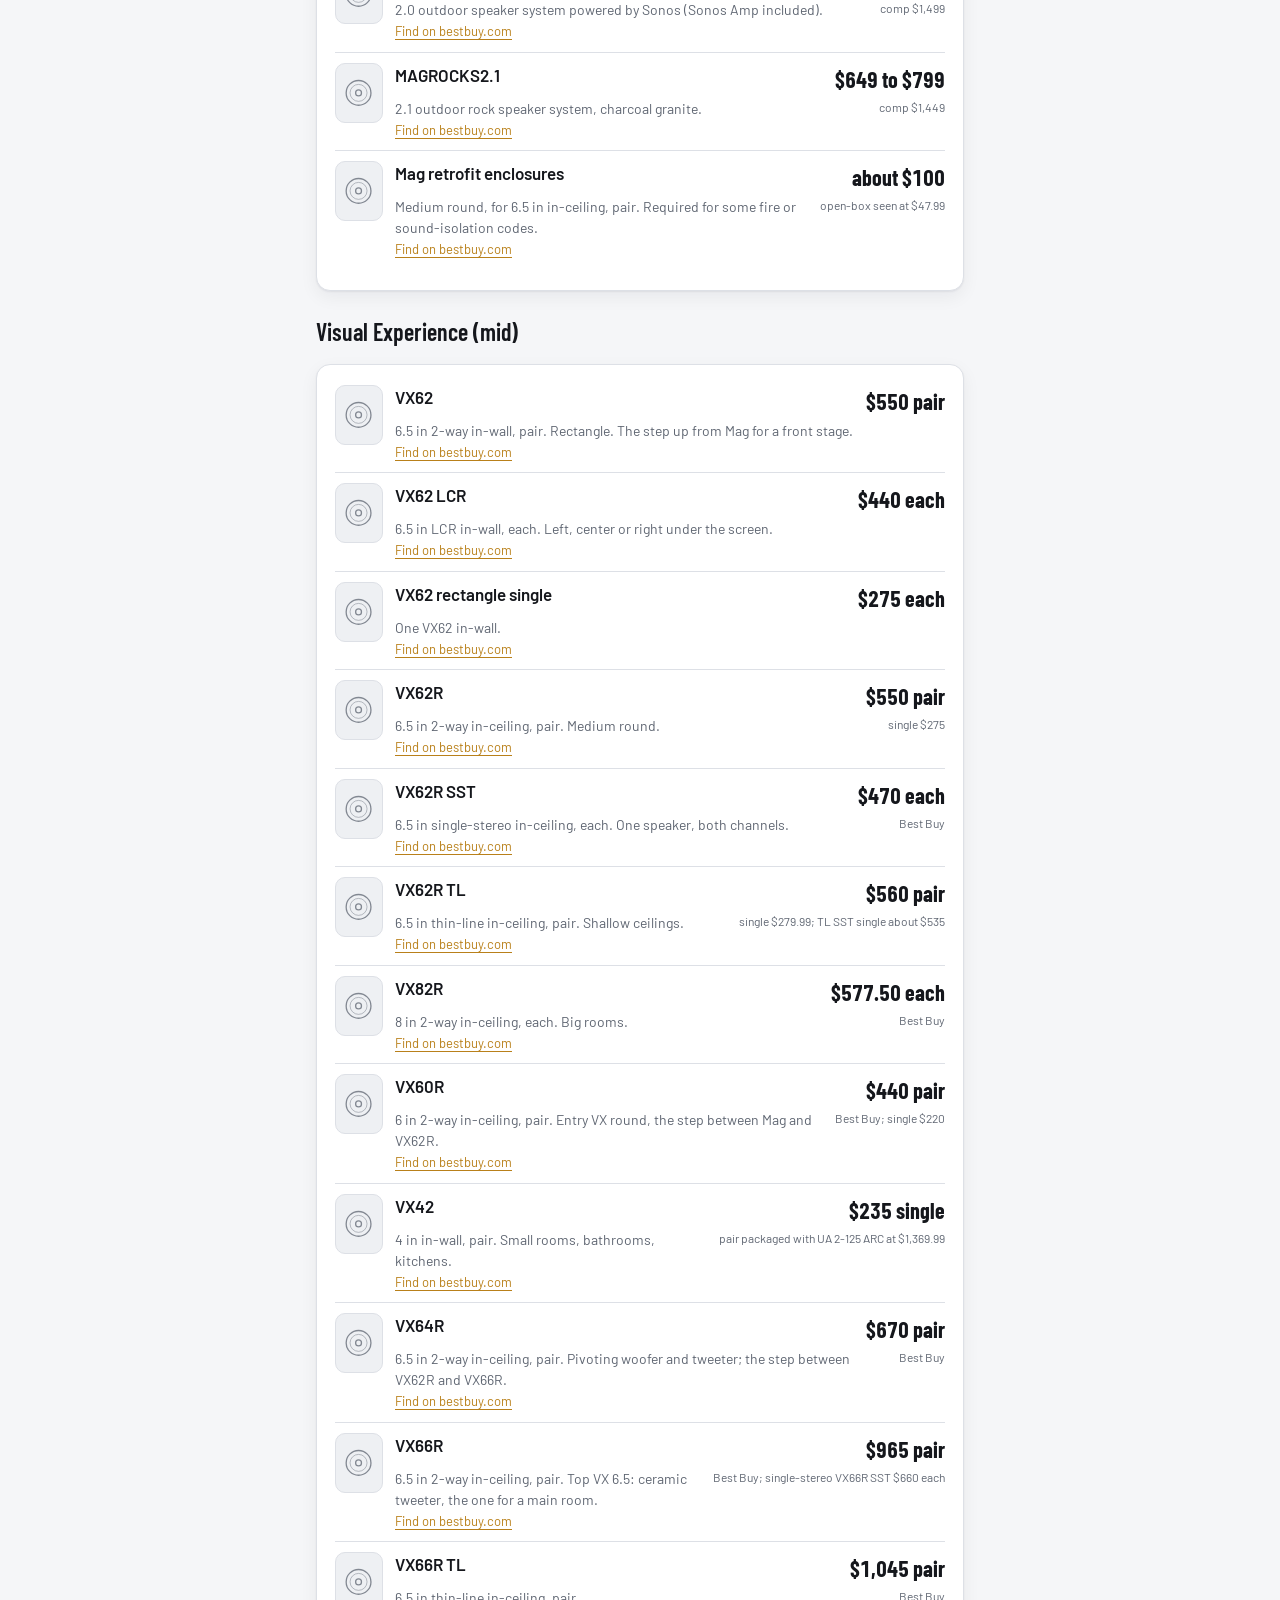
==== commit 23a47d7c: "REL, Rotel and Arcam as real picks: subwoofer brand chips and electronics alternatives Subwoofer bra" ====
--- a/brands.html
+++ b/brands.html
@@ -59,7 +59,7 @@
     <h2>Every in-wall and in-ceiling, line by line.</h2>
     <p class="muted">For each brand in the app, the in-wall and in-ceiling models Best Buy itself sells and ships, with the prices bestbuy.com showed when pulled (Nov 12 and 13, 2026; every open item re-checked on the product page Nov 13). Marketplace listings, discontinued models and anything Best Buy does not carry are left out entirely. Promo prices move weekly, so confirm before you quote.</p>
     <div class="jump">
-      <a href="#klipsch">Klipsch</a><a href="#polk">Polk</a><a href="#kef">KEF</a><a href="#martinlogan">MartinLogan</a><a href="#deftech">Definitive Technology</a><a href="#bw">Bowers &amp; Wilkins</a><a href="#jbl">JBL</a><a href="#sonance">Sonance</a><a href="#yamaha">Yamaha</a><a href="#sonos">Sonos</a><a href="#russound">Russound</a><a href="#bose">Bose</a><a href="#wiim">WiiM</a><a href="#soundbars">Soundbars</a>
+      <a href="#klipsch">Klipsch</a><a href="#polk">Polk</a><a href="#kef">KEF</a><a href="#martinlogan">MartinLogan</a><a href="#deftech">Definitive Technology</a><a href="#bw">Bowers &amp; Wilkins</a><a href="#jbl">JBL</a><a href="#sonance">Sonance</a><a href="#yamaha">Yamaha</a><a href="#sonos">Sonos</a><a href="#russound">Russound</a><a href="#bose">Bose</a><a href="#rel">REL</a><a href="#rotel">Rotel</a><a href="#arcam">Arcam</a><a href="#wiim">WiiM</a><a href="#soundbars">Soundbars</a>
     </div>
     <div class="use">
       <div><b>Reading the sheets</b><span>Every row is a model Best Buy itself sells and ships. "Verify" or "price in cart" means Best Buy lists it but the price was not on the page when pulled; a maker's price fills the gap where the note says so. Third-party marketplace listings on bestbuy.com are not here at all.</span></div>
@@ -186,6 +186,27 @@
     <h2>Bose, the one passive line.</h2>
     <p class="muted">Everything else Bose sells at Best Buy is wireless (Lifestyle Ultra, Surround Speakers, soundbars), so this is the only Bose row.</p>
     <div class="card"><div class="tbl" id="bose-t"></div></div>
+  </section>
+
+  <section class="sec" id="rel">
+    <p class="eyebrow">REL · sold and shipped by Best Buy</p>
+    <h2>REL subwoofers, bottom to top.</h2>
+    <p class="muted">Two lines: HT (sealed, Class D, built for theater) and T/x (down-firing with a passive radiator, the music REL), plus the Classic walnut models, the under-couch Planar and the Carbon Special at the top. The builder's REL chip picks the HT model at each level and names the T/x alternative. Prices from bestbuy.com, Nov 15, 2026; the S/812 and S/510 are gone.</p>
+    <div class="card"><div class="tbl" id="rel-list"></div></div>
+  </section>
+
+  <section class="sec" id="rotel">
+    <p class="eyebrow">Rotel and Michi · sold and shipped by Best Buy</p>
+    <h2>Rotel integrateds, separates and multichannel amps.</h2>
+    <p class="muted">Rotel is the two-channel brand with a full separates line: integrateds from the A8 to the RA-1592 MKII, the RC preamps and RB power amps, five- and seven-channel RMB amps for a processor, and Michi at the top. In the builder, Rotel appears as a tappable alternative under the receiver line on stereo, 5-, 7-, 9- and 11-channel builds.</p>
+    <div class="card"><div class="tbl" id="rotel-list"></div></div>
+  </section>
+
+  <section class="sec" id="arcam">
+    <p class="eyebrow">Arcam · sold and shipped by Best Buy</p>
+    <h2>Arcam receivers, the AVA15 and the Radia line.</h2>
+    <p class="muted">Four 7.1 receivers (AVR5 to AVR31, Class G at the top), the new AVA15 nine-channel AV amplifier and AVP45 processor, and the Radia stereo line. Arcam shows up in the builder as the alternative under the receiver line from Mid up.</p>
+    <div class="card"><div class="tbl" id="arcam-list"></div></div>
   </section>
 
   <section class="sec" id="wiim">
@@ -428,6 +449,18 @@
         "<div class='d'>" + esc(r[1]) + "</div>" + (r[3] ? "<div class='c'>" + esc(r[3]) + "</div>" : "") +
         (r[2] ? "<div class='f'><a href='" + bby(r[0], id) + "' target='_blank' rel='noopener'>Find on bestbuy.com</a></div>" : "") + "</div>";
     }).join("");
+  });
+  // REL, Rotel and Arcam (SF_EXTRA in bars.js).
+  const X = window.SF_EXTRA || {};
+  const rowHtml = function (brand, w, hint) {
+    const pic = window.SF_IMG ? window.SF_IMG.thumb(brand + " " + w.m, w.kind || hint) : "";
+    const link = w.sku ? "https://www.bestbuy.com/site/" + w.sku + ".p" : "https://www.bestbuy.com/site/searchpage.jsp?st=" + encodeURIComponent(brand + " " + w.m);
+    return "<div class='trow'>" + pic + "<div class='m'>" + esc(brand + " " + w.m) + "</div><div class='p'>$" + Math.round(w.price).toLocaleString("en-US") + "</div>" +
+      "<div class='d'>" + esc(w.why || "") + "</div>" + (w.comp ? "<div class='c'>" + esc(w.comp) + "</div>" : "") +
+      "<div class='f'><a href='" + link + "' target='_blank' rel='noopener'>" + (w.sku ? "Open on bestbuy.com" : "Find on bestbuy.com") + "</a>" + (w.sku ? " <span class='muted'>SKU " + esc(w.sku) + "</span>" : "") + "</div></div>";
+  };
+  [["rel-list", "REL", X.rel, "sub"], ["rotel-list", "Rotel", X.rotel, "avr"], ["arcam-list", "Arcam", X.arcam, "avr"]].forEach(function (t) {
+    document.getElementById(t[0]).innerHTML = (t[2] || []).length ? t[2].map(function (w) { return rowHtml(t[1], w, t[3]); }).join("") : "<p class='muted'>Nothing loaded yet.</p>";
   });
   // WiiM comes from bars.js too (SF_WIIM): the three amps the builder offers, then the rest of the line.
   const W = window.SF_WIIM || null;
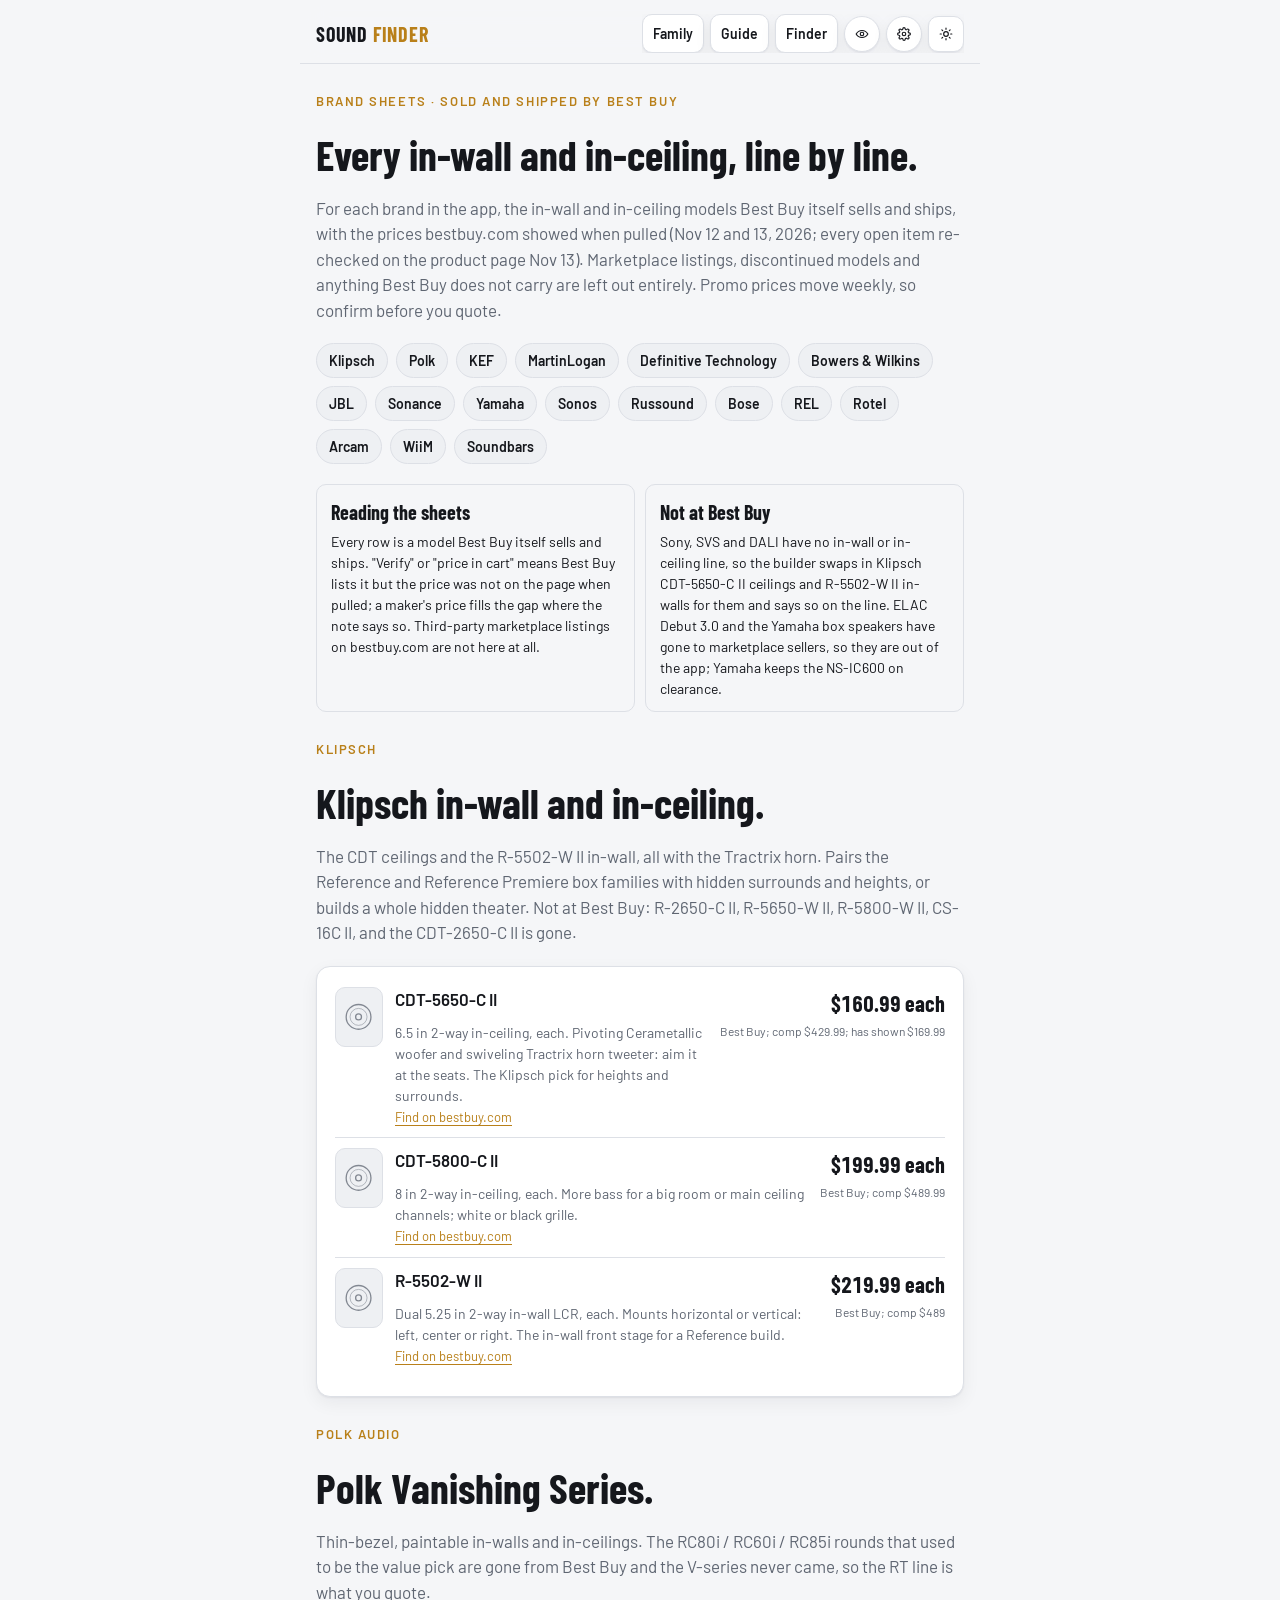
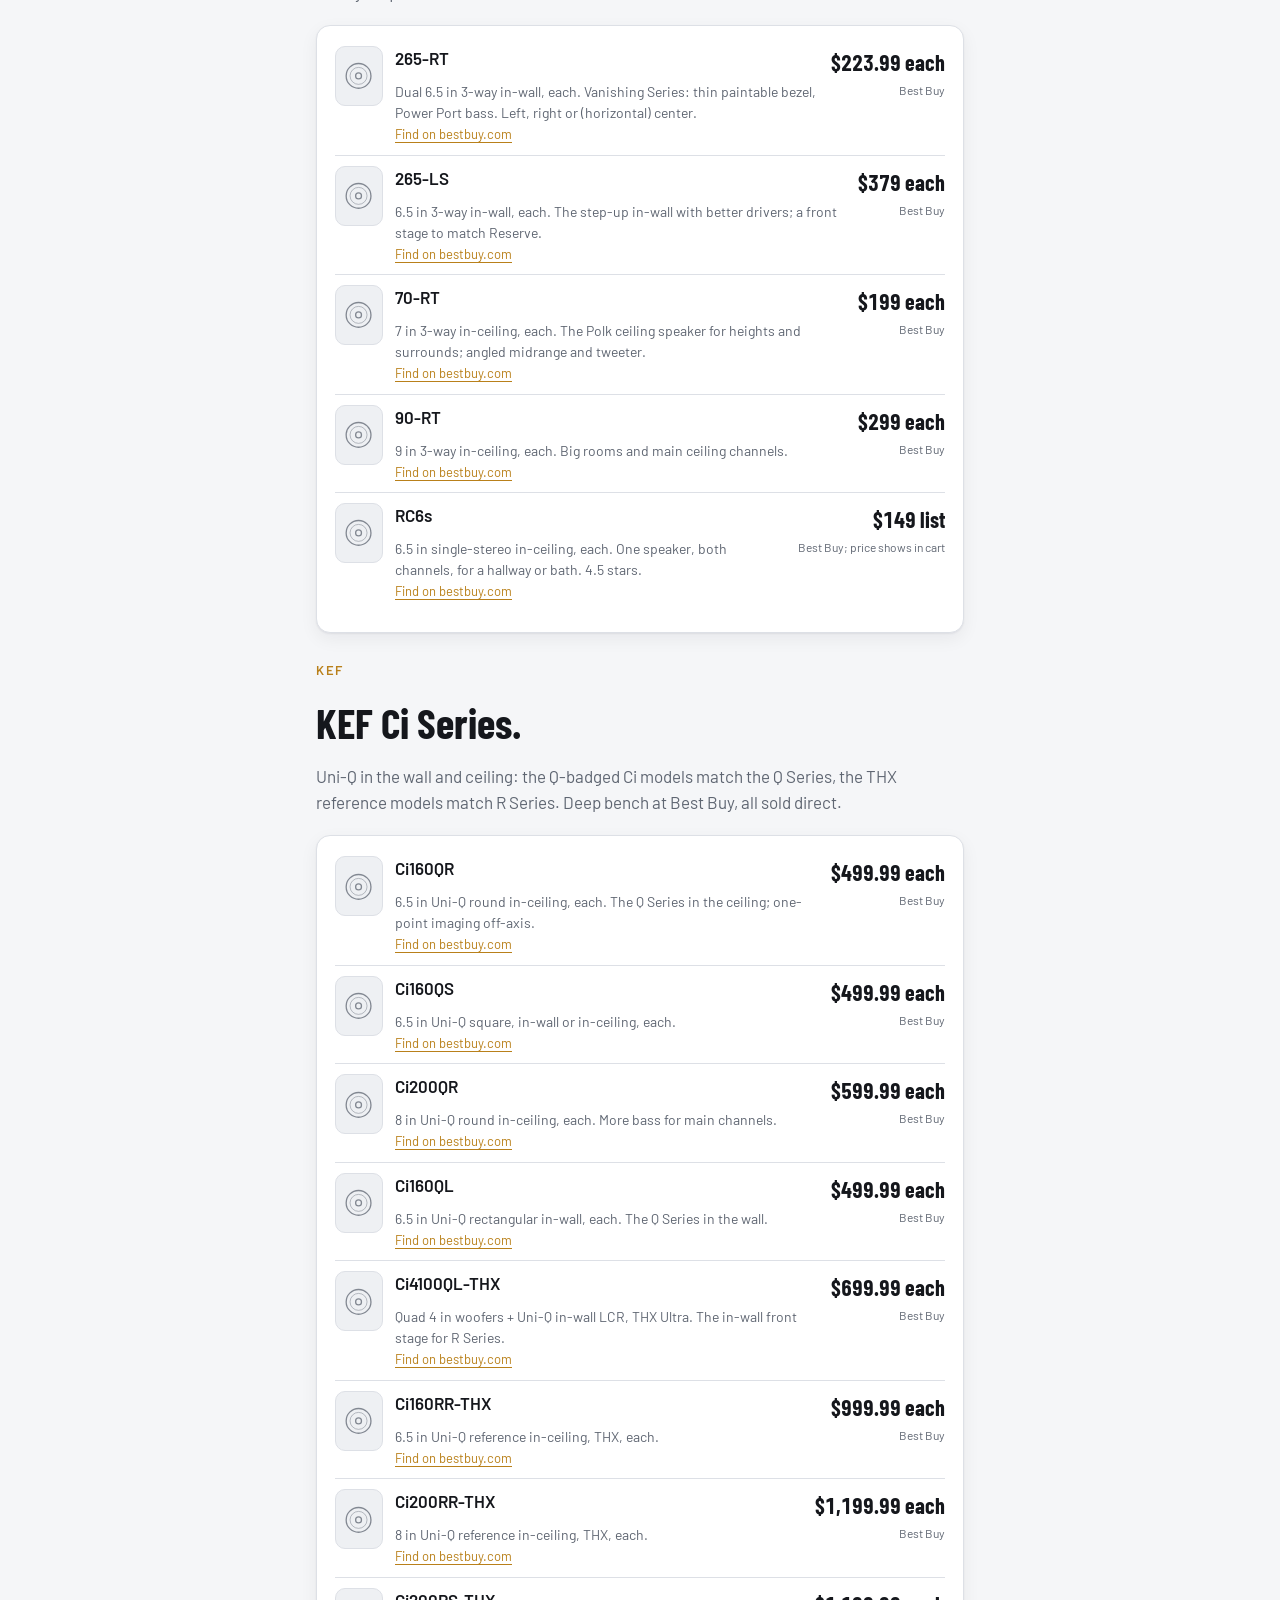
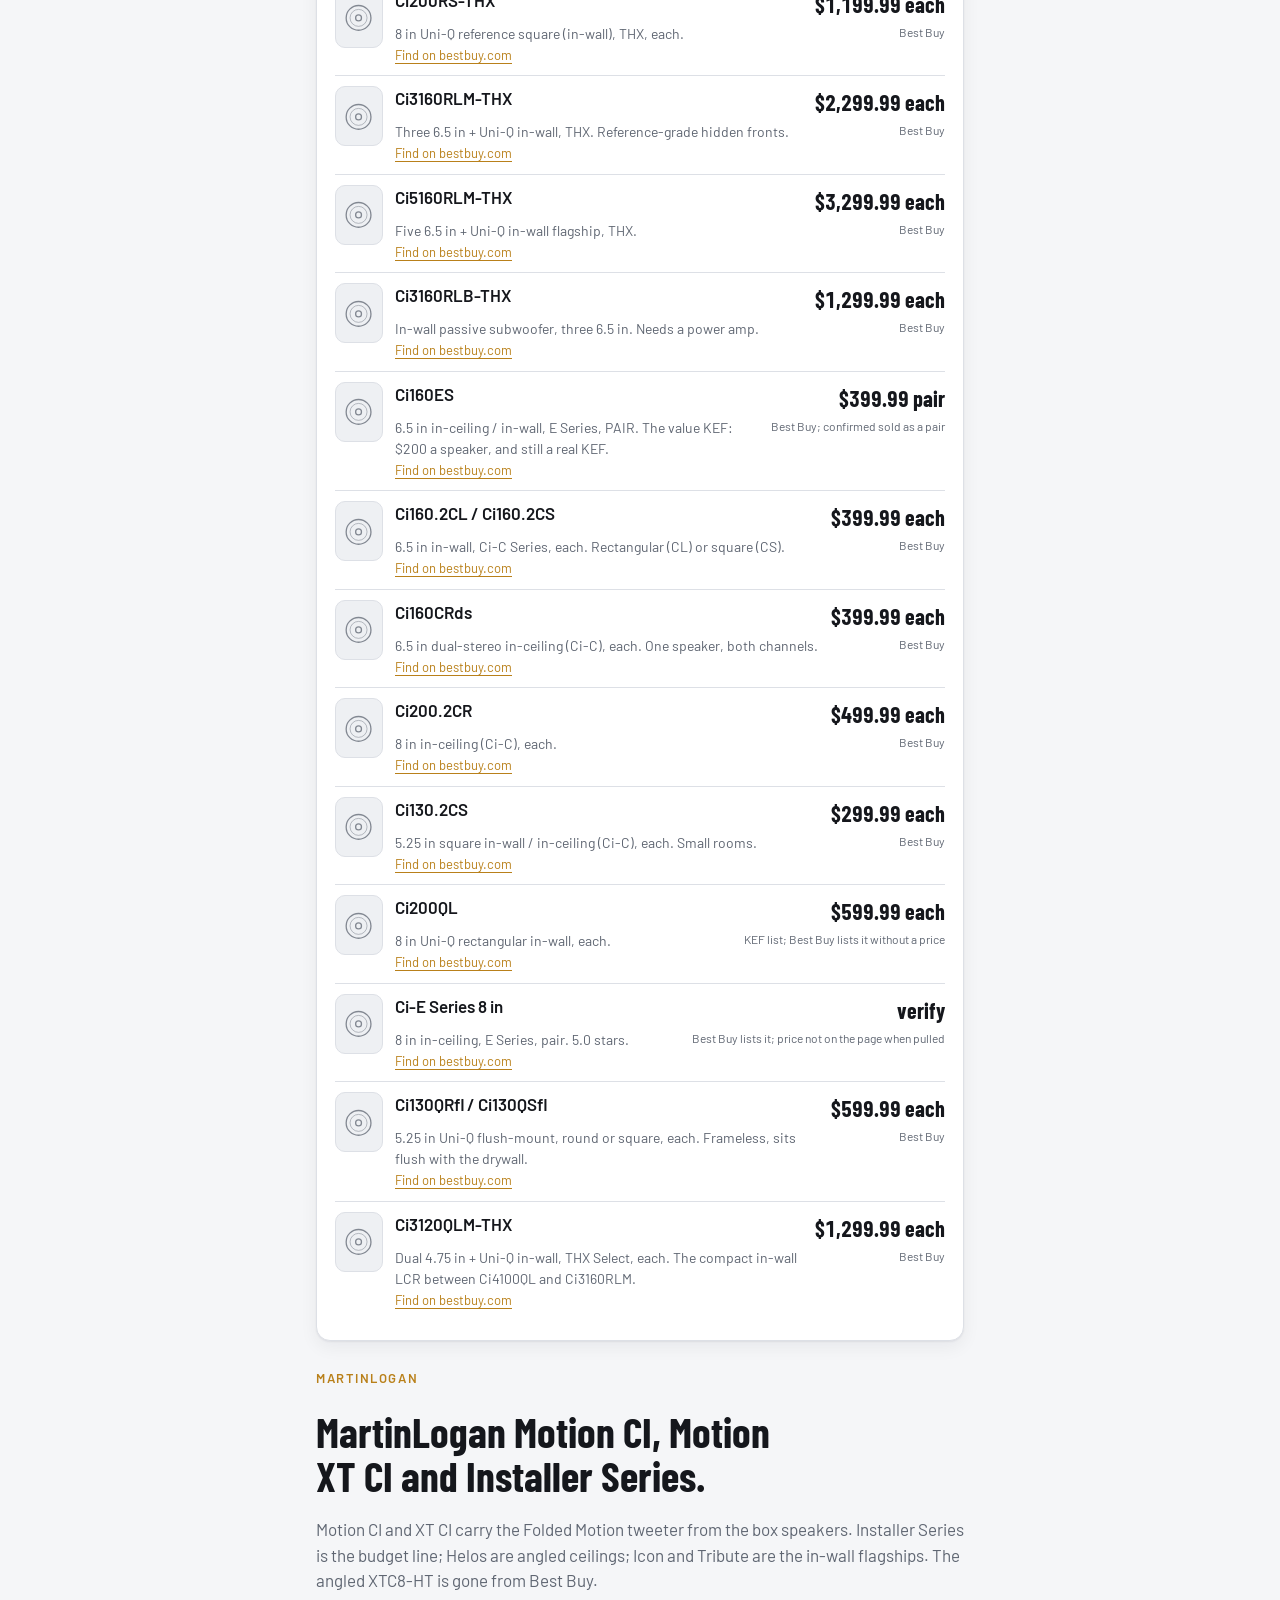
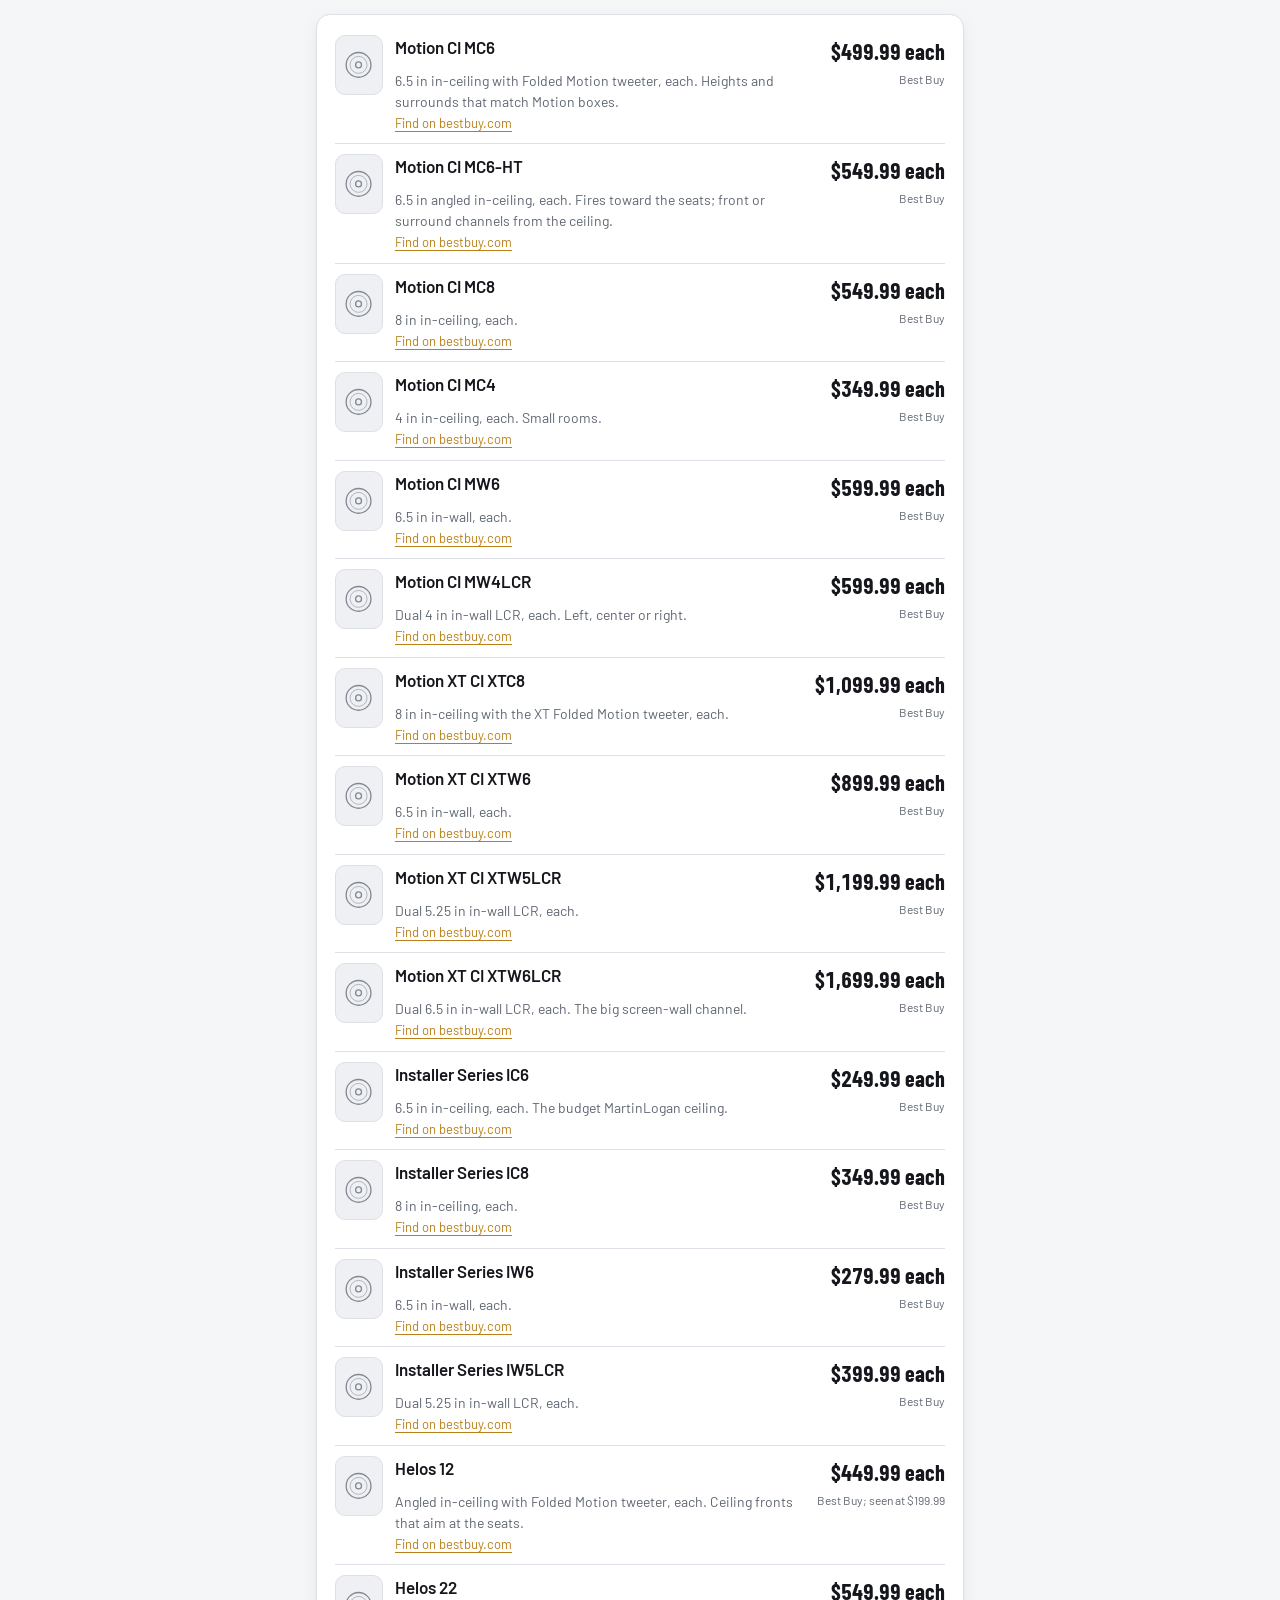
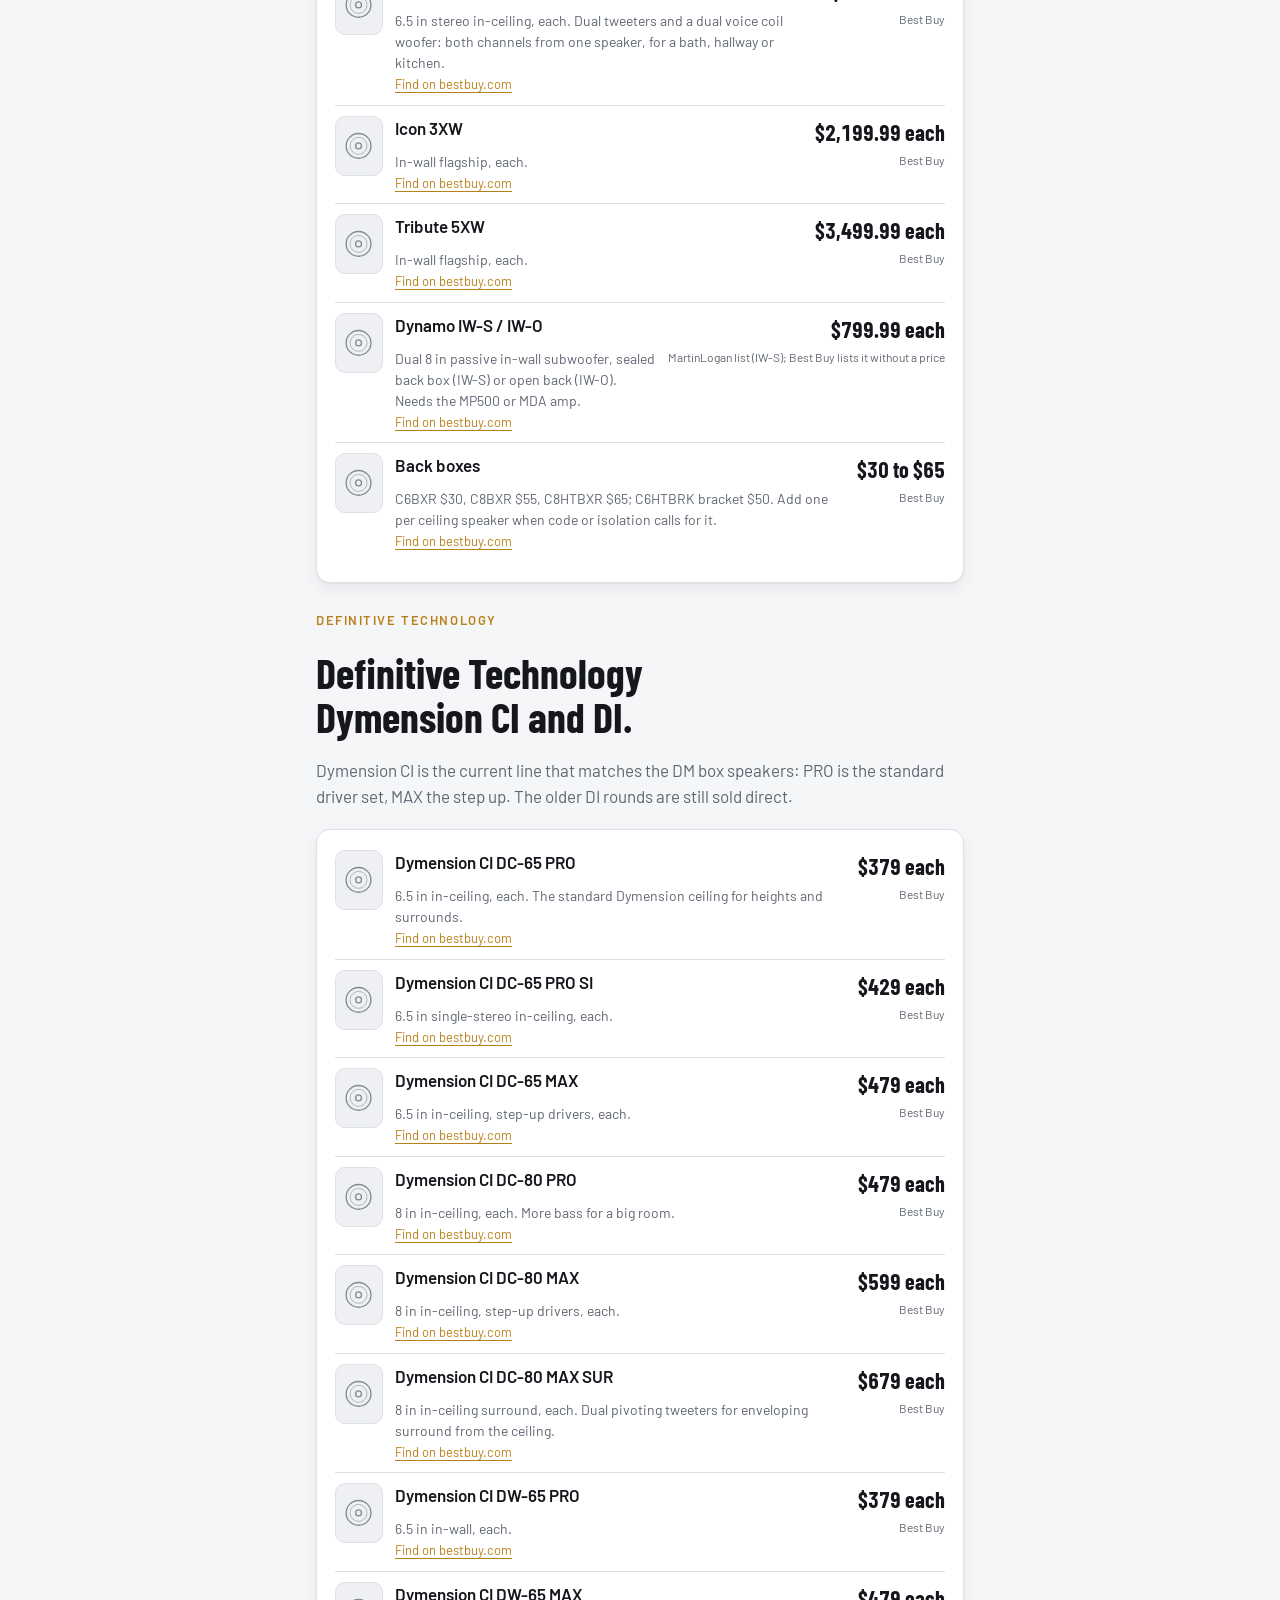
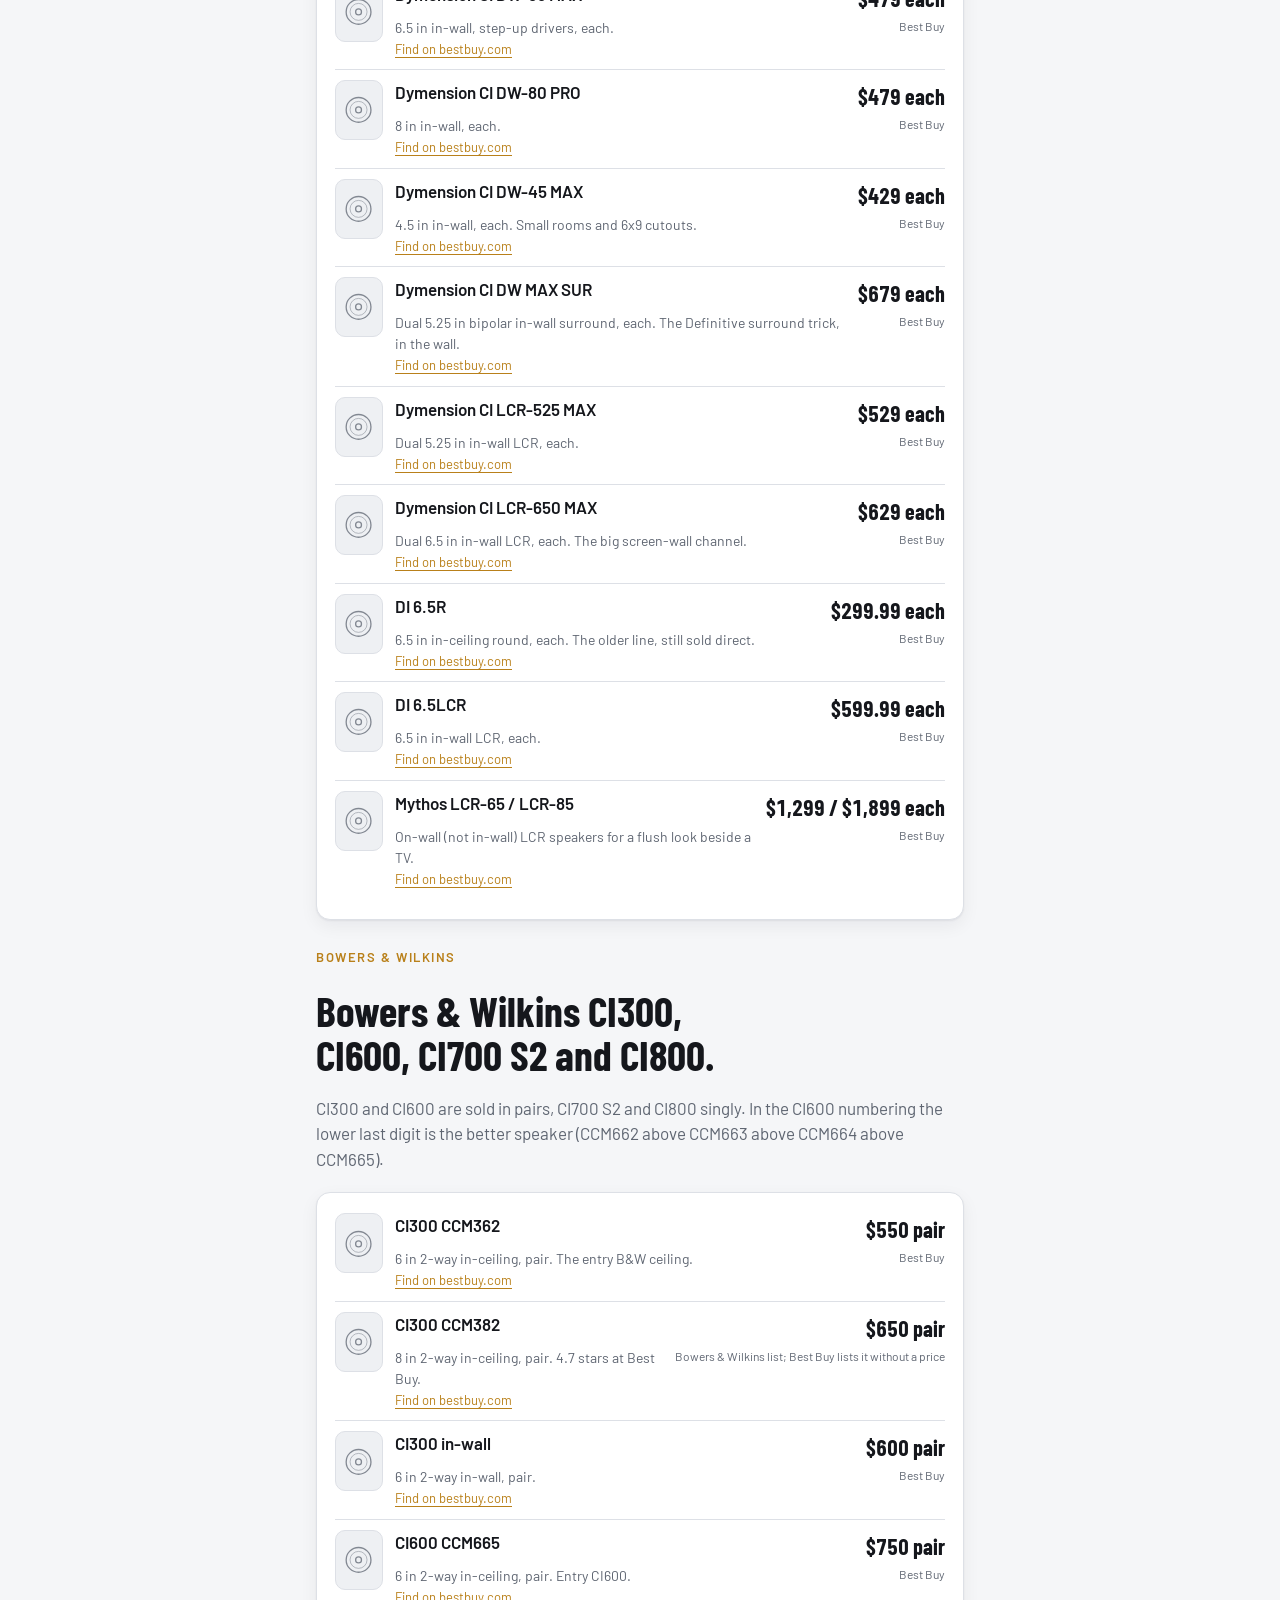
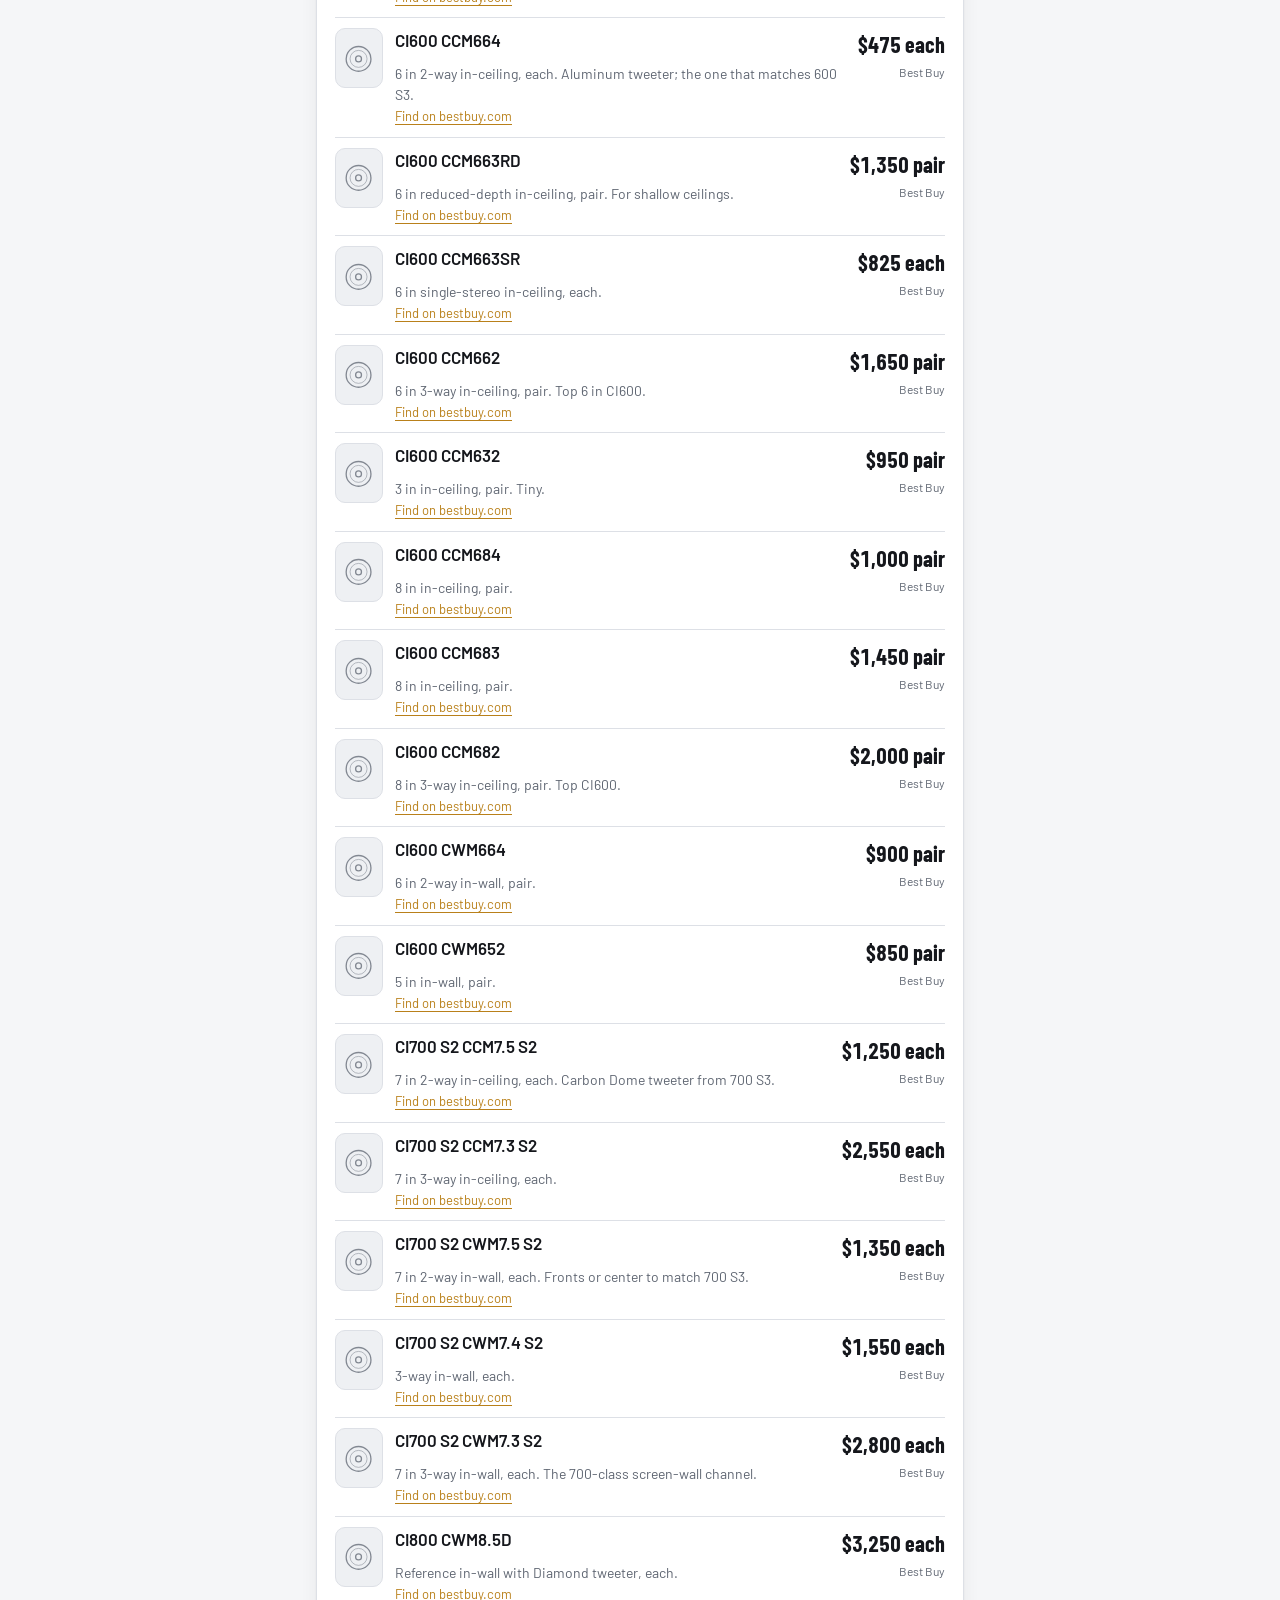
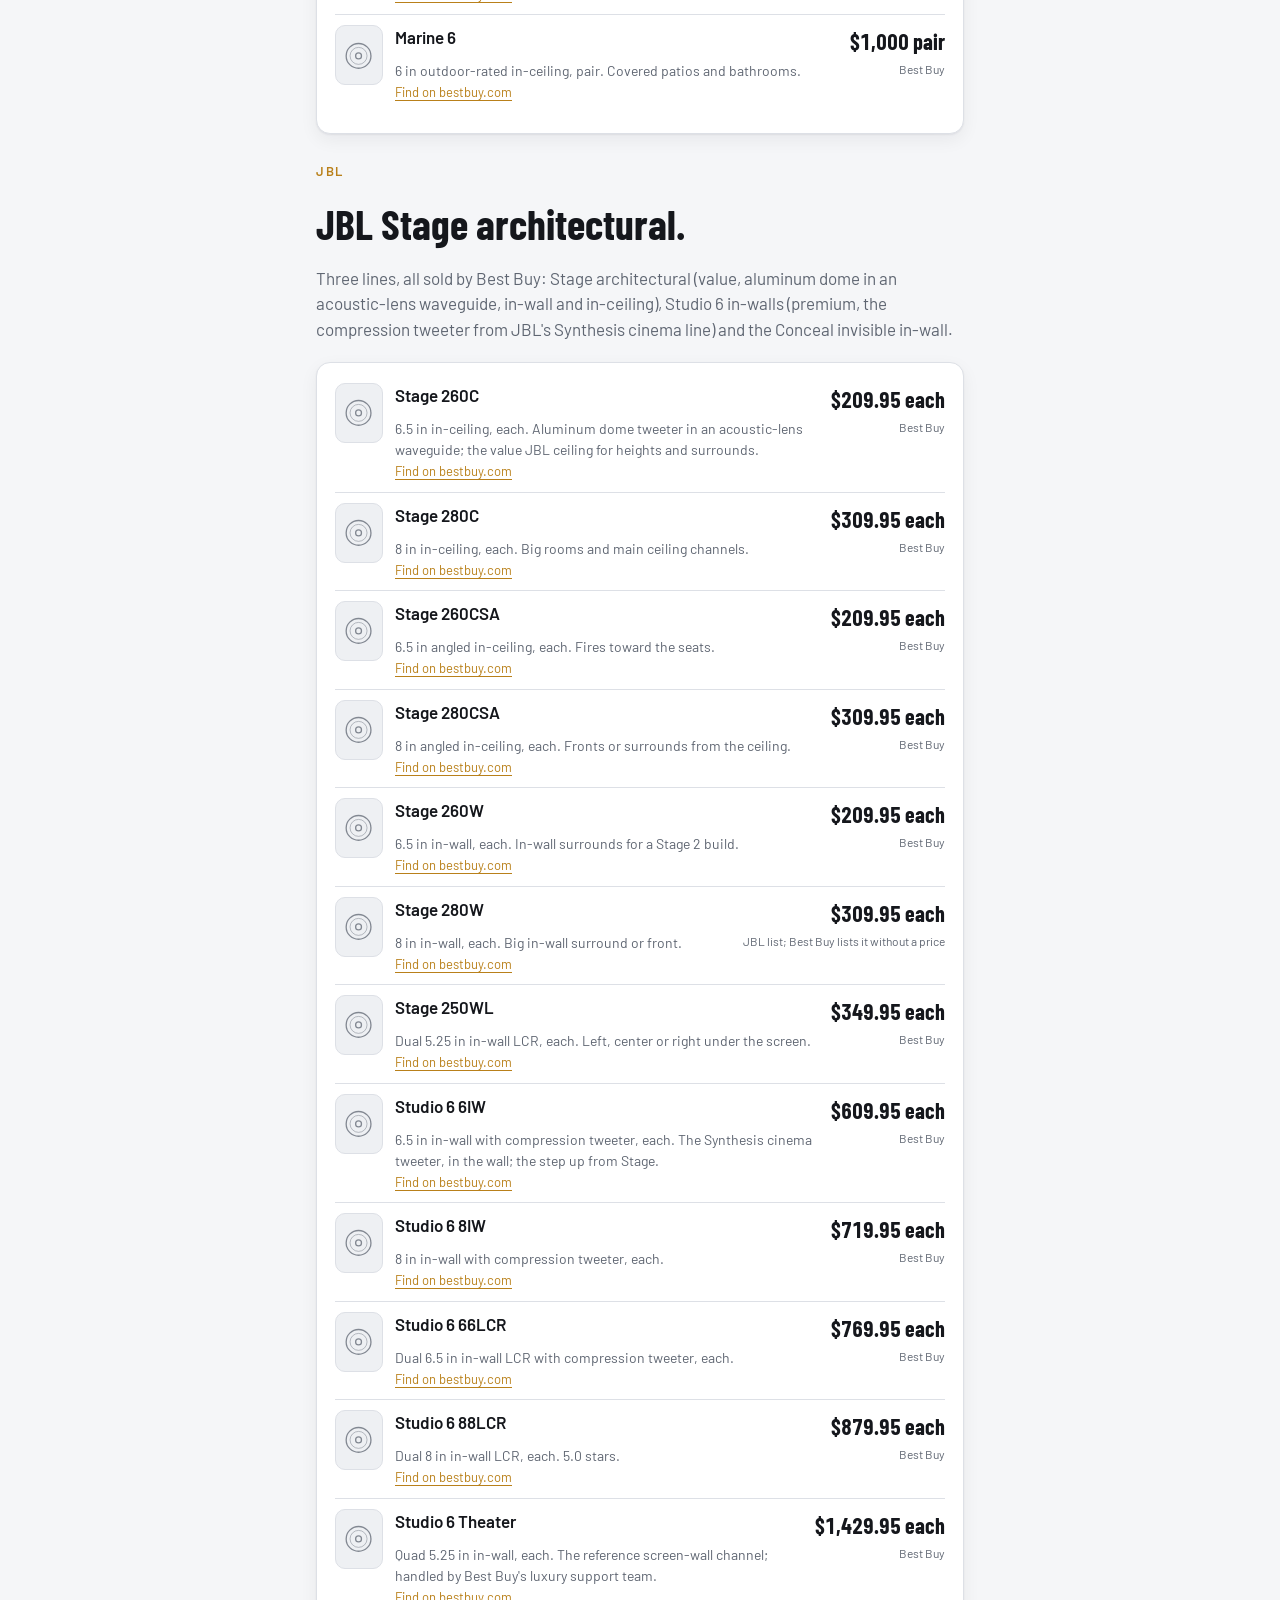
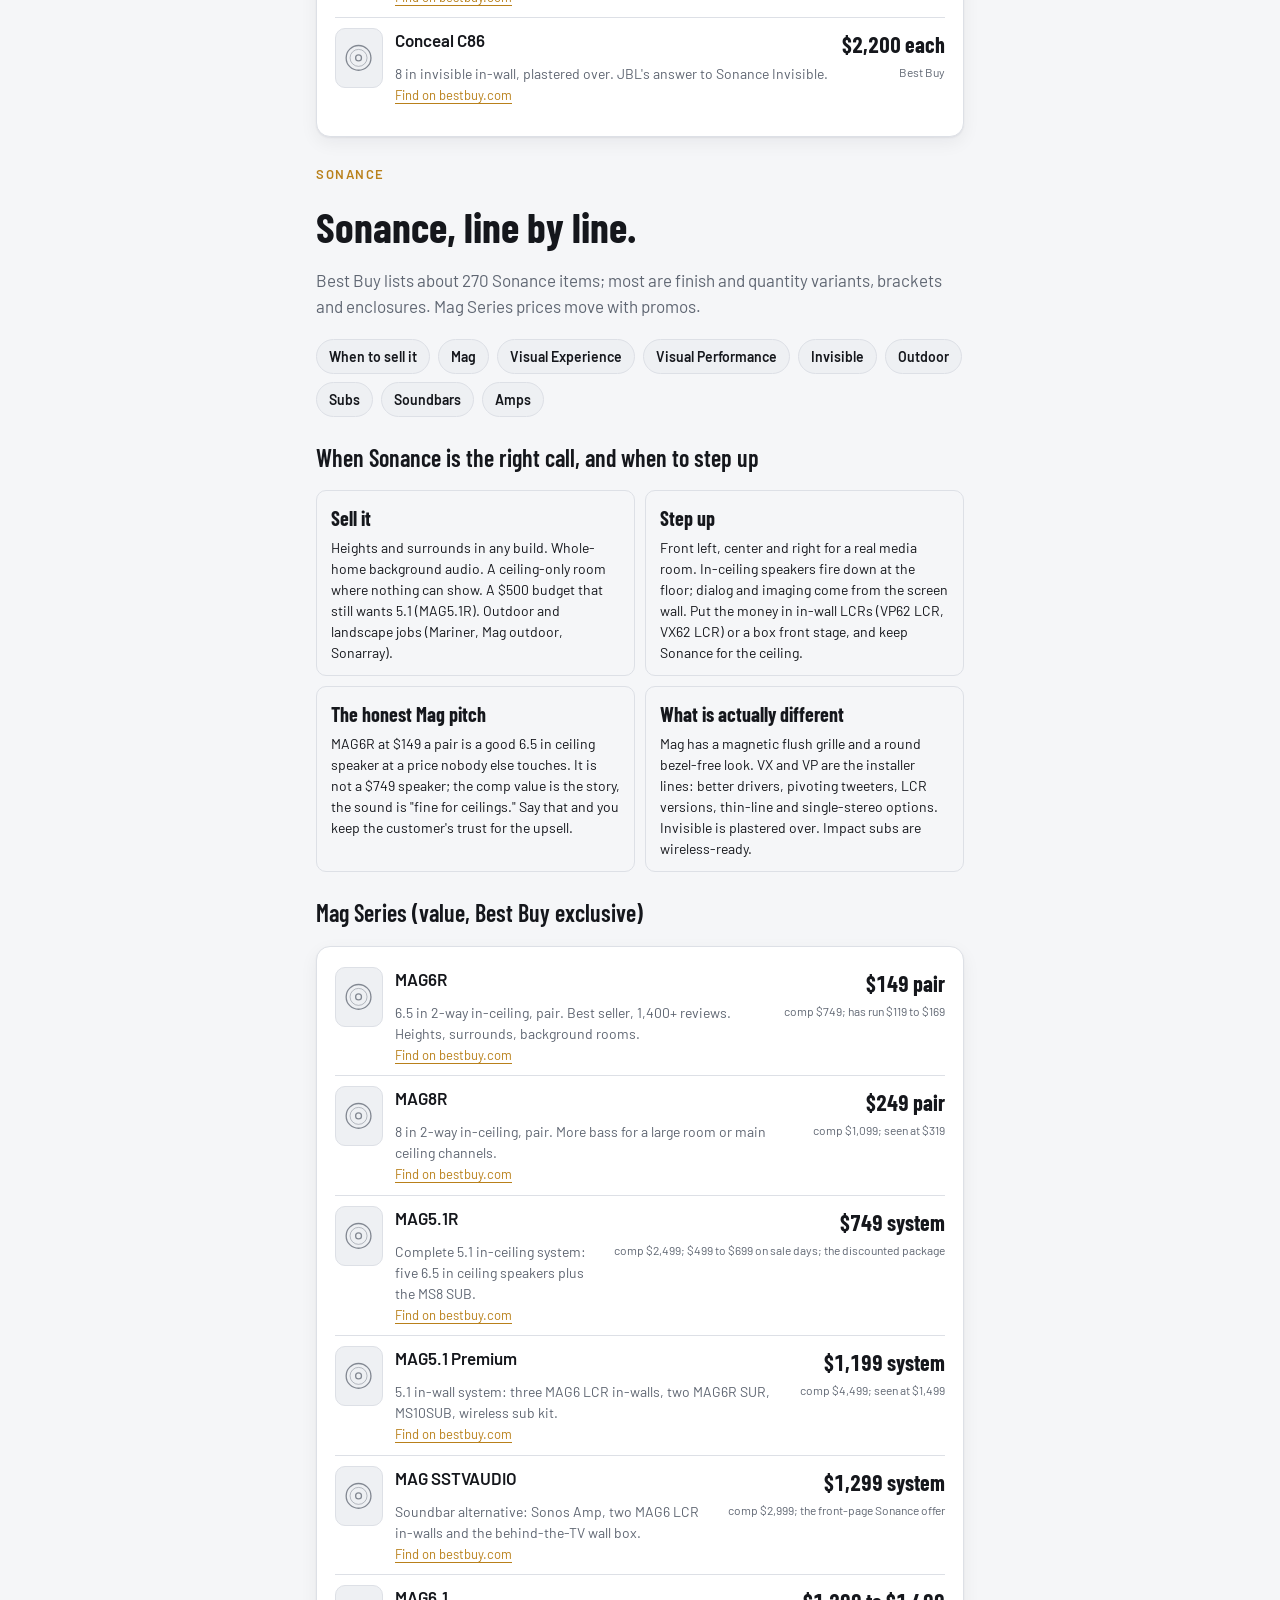
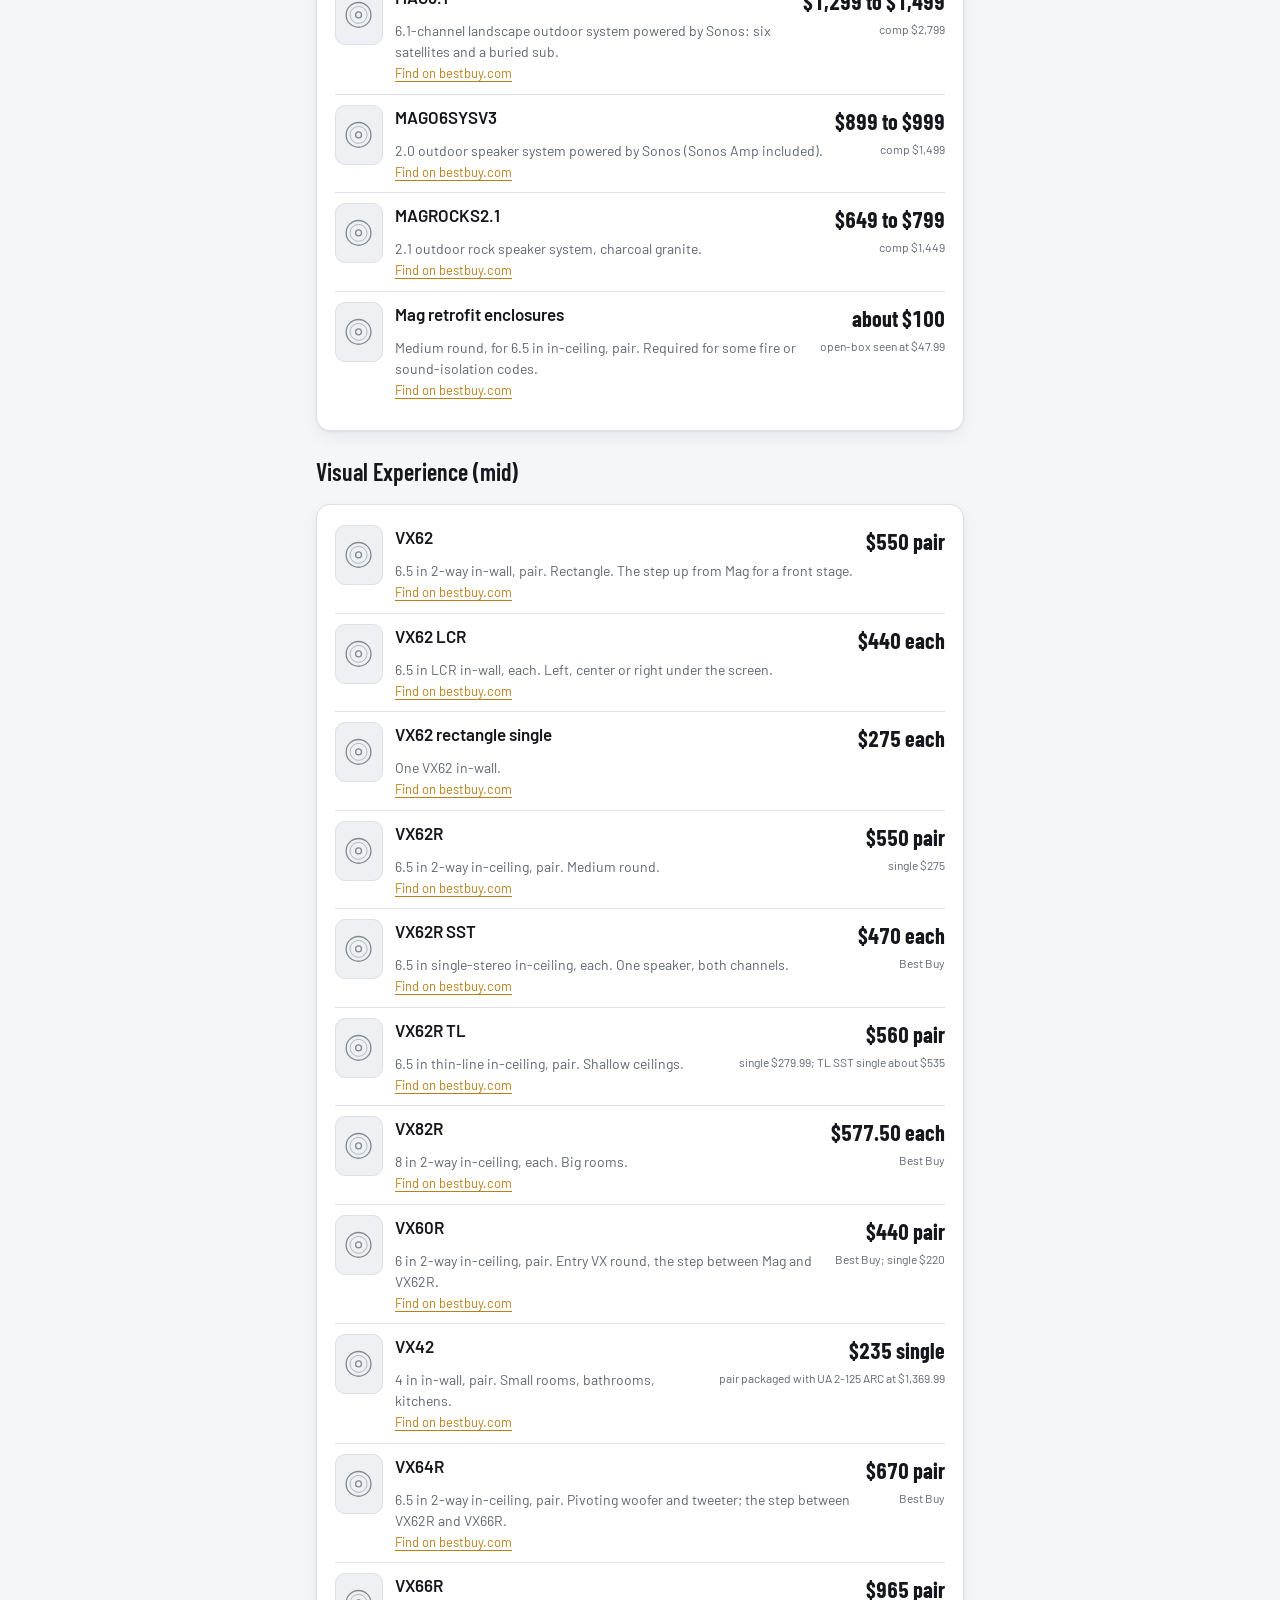
==== commit 4ca38ded: "Package deals: Sonance systems and receiver bundles price the build New bundles.js with the packages" ====
--- a/brands.html
+++ b/brands.html
@@ -357,9 +357,10 @@
     "mag-t": [
       ["MAG6R", "6.5 in 2-way in-ceiling, pair. Best seller, 1,400+ reviews. Heights, surrounds, background rooms.", "$149 pair", "comp $749; has run $119 to $169"],
       ["MAG8R", "8 in 2-way in-ceiling, pair. More bass for a large room or main ceiling channels.", "$249 pair", "comp $1,099; seen at $319"],
-      ["MAG5.1R", "Complete 5.1 in-ceiling system: five 6.5 in ceiling speakers plus MS10SUB.", "$499 system", "comp $2,499; the discounted package"],
+      ["MAG5.1R", "Complete 5.1 in-ceiling system: five 6.5 in ceiling speakers plus the MS8 SUB.", "$749 system", "comp $2,499; $499 to $699 on sale days; the discounted package"],
       ["MAG5.1 Premium", "5.1 in-wall system: three MAG6 LCR in-walls, two MAG6R SUR, MS10SUB, wireless sub kit.", "$1,199 system", "comp $4,499; seen at $1,499"],
-      ["MAG6.1", "6.1-channel landscape outdoor system powered by Sonos: six satellites and a buried sub.", "$1,499 system", "comp $2,799; seen at $1,299.99"],
+      ["MAG SSTVAUDIO", "Soundbar alternative: Sonos Amp, two MAG6 LCR in-walls and the behind-the-TV wall box.", "$1,299 system", "comp $2,999; the front-page Sonance offer"],
+      ["MAG6.1", "6.1-channel landscape outdoor system powered by Sonos: six satellites and a buried sub.", "$1,299 to $1,499", "comp $2,799"],
       ["MAGO6SYSV3", "2.0 outdoor speaker system powered by Sonos (Sonos Amp included).", "$899 to $999", "comp $1,499"],
       ["MAGROCKS2.1", "2.1 outdoor rock speaker system, charcoal granite.", "$649 to $799", "comp $1,449"],
       ["Mag retrofit enclosures", "Medium round, for 6.5 in in-ceiling, pair. Required for some fire or sound-isolation codes.", "about $100", "open-box seen at $47.99"],
--- a/app.css
+++ b/app.css
@@ -246,6 +246,8 @@
 /* warnings and accessories (family builder) */
 .warn { border: 1px solid var(--accent); background: var(--accent-soft); border-radius: var(--radius-sm); padding: 12px 14px; font-size: 15px; line-height: 1.4; }
 .warn.bad { border-color: #c0392b; background: #fbe9e7; color: #5a1d16; }
+.warn.good { border-color: var(--good); background: color-mix(in srgb, var(--good) 12%, var(--surface)); }
+.warn .btn.link { display: inline; padding: 0; font-size: inherit; color: inherit; font-weight: 600; }
 :root[data-theme="dark"] .warn.bad { background: #3a1f1c; color: #f3d9d4; }
 .warn b { font-weight: 700; }
 .aline { display: grid; grid-template-columns: auto minmax(0, 1fr) auto; gap: 2px 12px; padding-block: 10px; border-top: 1px solid var(--line); align-items: start; }
@@ -275,3 +277,55 @@
 .lstats strong { font-family: var(--font-display); font-size: 24px; font-weight: 700; font-variant-numeric: tabular-nums; }
 .lead .seg button { min-height: 34px; padding: 5px 11px; font-size: 13px; }
 .lead .acts { display: flex; flex-wrap: wrap; gap: 4px 14px; }
+
+/* The receiver floor: the chip for the level the speakers need carries a tag; the levels below it are not rendered at all. */
+.chips button.need::after { content: "need"; font-size: 11px; font-weight: 700; letter-spacing: .04em; text-transform: uppercase; margin-left: 7px; padding: 1px 6px; border-radius: 999px; background: var(--good); color: var(--surface); vertical-align: 1px; }
+.chips button.need[aria-pressed="true"]::after { background: var(--accent-ink); color: var(--accent); }
+
+/* two systems side by side */
+.cmpbar { display: flex; flex-direction: column; gap: 8px; padding-top: 12px; margin-top: 4px; border-top: 1px solid var(--line); }
+.cmpbar p { margin: 0; }
+.cmpbar .row { flex-wrap: wrap; gap: 8px; }
+.cmpform { max-height: 96dvh; max-width: 760px; gap: 14px; }
+.cmp { display: grid; grid-template-columns: minmax(58px, .62fr) 1fr 1fr; font-size: 14px; border-top: 1px solid var(--line); }
+.cmp > div { padding: 9px 6px; border-bottom: 1px solid var(--line); min-width: 0; }
+.cmp .k { color: var(--muted); font-size: 11px; letter-spacing: .06em; text-transform: uppercase; font-weight: 600; align-self: center; padding-left: 0; }
+.cmp .corner { border-bottom: 2px solid var(--fg); align-self: stretch; }
+.cmp .c.rec, .cmp .hd.rec { background: var(--accent-soft); }
+.cmp .hd { display: flex; flex-direction: column; gap: 4px; border-bottom: 2px solid var(--fg); cursor: pointer; }
+.cmp .hd.rec { border-bottom-color: var(--accent); }
+.cmp .hd .thumb { width: 64px; height: 64px; }
+.cmp .hd .tag { font-size: 11px; letter-spacing: .1em; text-transform: uppercase; font-weight: 700; color: var(--muted); }
+.cmp .hd.rec .tag { color: var(--accent); }
+.cmp .hd .nm { font-family: var(--font-display); font-size: 17px; font-weight: 700; line-height: 1.15; }
+.cmp .hd .cfg { color: var(--muted); font-size: 13px; }
+.cmp .v small { display: block; color: var(--muted); font-size: 12.5px; line-height: 1.3; }
+.cmp .v b { display: block; font-weight: 600; font-variant-numeric: tabular-nums; margin-bottom: 4px; }
+.cmp .v b:last-child { margin-bottom: 0; }
+.cmp .v b small { display: inline; font-size: 12px; margin-left: 1px; }
+.cmp .v.none { color: var(--muted); }
+.cmp .total b { font-family: var(--font-display); font-size: 24px; font-weight: 700; color: var(--accent); font-variant-numeric: tabular-nums; }
+.cmp .q { align-self: center; }
+.cmp .q .dots i { width: 9px; height: 9px; }
+.diff { padding: 12px 14px; border: 1px dashed var(--accent); border-radius: var(--radius-sm); background: var(--accent-soft); font-size: 15px; line-height: 1.4; }
+.diff .muted { font-size: 13px; }
+.cmpacts { flex-wrap: wrap; gap: 8px; }
+
+/* package deals */
+.bundles .bundle { display: grid; grid-template-columns: 56px minmax(0, 1fr); gap: 8px 12px; padding: 12px 0; border-top: 1px solid var(--line); align-items: start; }
+.bundles .bundle:first-child { border-top: 0; }
+.bundles .bundle.on { background: var(--accent-soft); margin: 0 -14px; padding: 12px 14px; border-radius: var(--radius-sm); border-top-color: transparent; }
+.bundle .bt { display: flex; flex-direction: column; gap: 4px; min-width: 0; }
+.bundle .kind { font-size: 11px; letter-spacing: .08em; text-transform: uppercase; font-weight: 700; color: var(--muted); }
+.bundle .bt > b { font-family: var(--font-display); font-size: 17px; line-height: 1.2; }
+.bundle .inc, .bundle .std { font-size: 13.5px; color: var(--muted); line-height: 1.35; }
+.bundle .std em { font-style: normal; color: var(--good); font-weight: 700; }
+.bundle .bt .btn { align-self: flex-start; margin-top: 4px; }
+.bundle .bh { display: flex; justify-content: space-between; align-items: flex-start; gap: 10px; }
+.bundle .bp { text-align: right; flex: 0 0 auto; }
+.bundle .bp b { display: block; font-family: var(--font-display); font-size: 24px; font-weight: 700; color: var(--accent); font-variant-numeric: tabular-nums; }
+.bundle .bp small { display: block; color: var(--muted); font-size: 12px; text-decoration: line-through; }
+.storeb { border-top: 1px solid var(--line); padding-top: 10px; margin-top: 4px; }
+.storeb summary { cursor: pointer; font-weight: 600; font-size: 15px; }
+.storeb .sgroup { padding-top: 10px; }
+.storeb .row { gap: 10px; align-items: end; flex-wrap: wrap; }
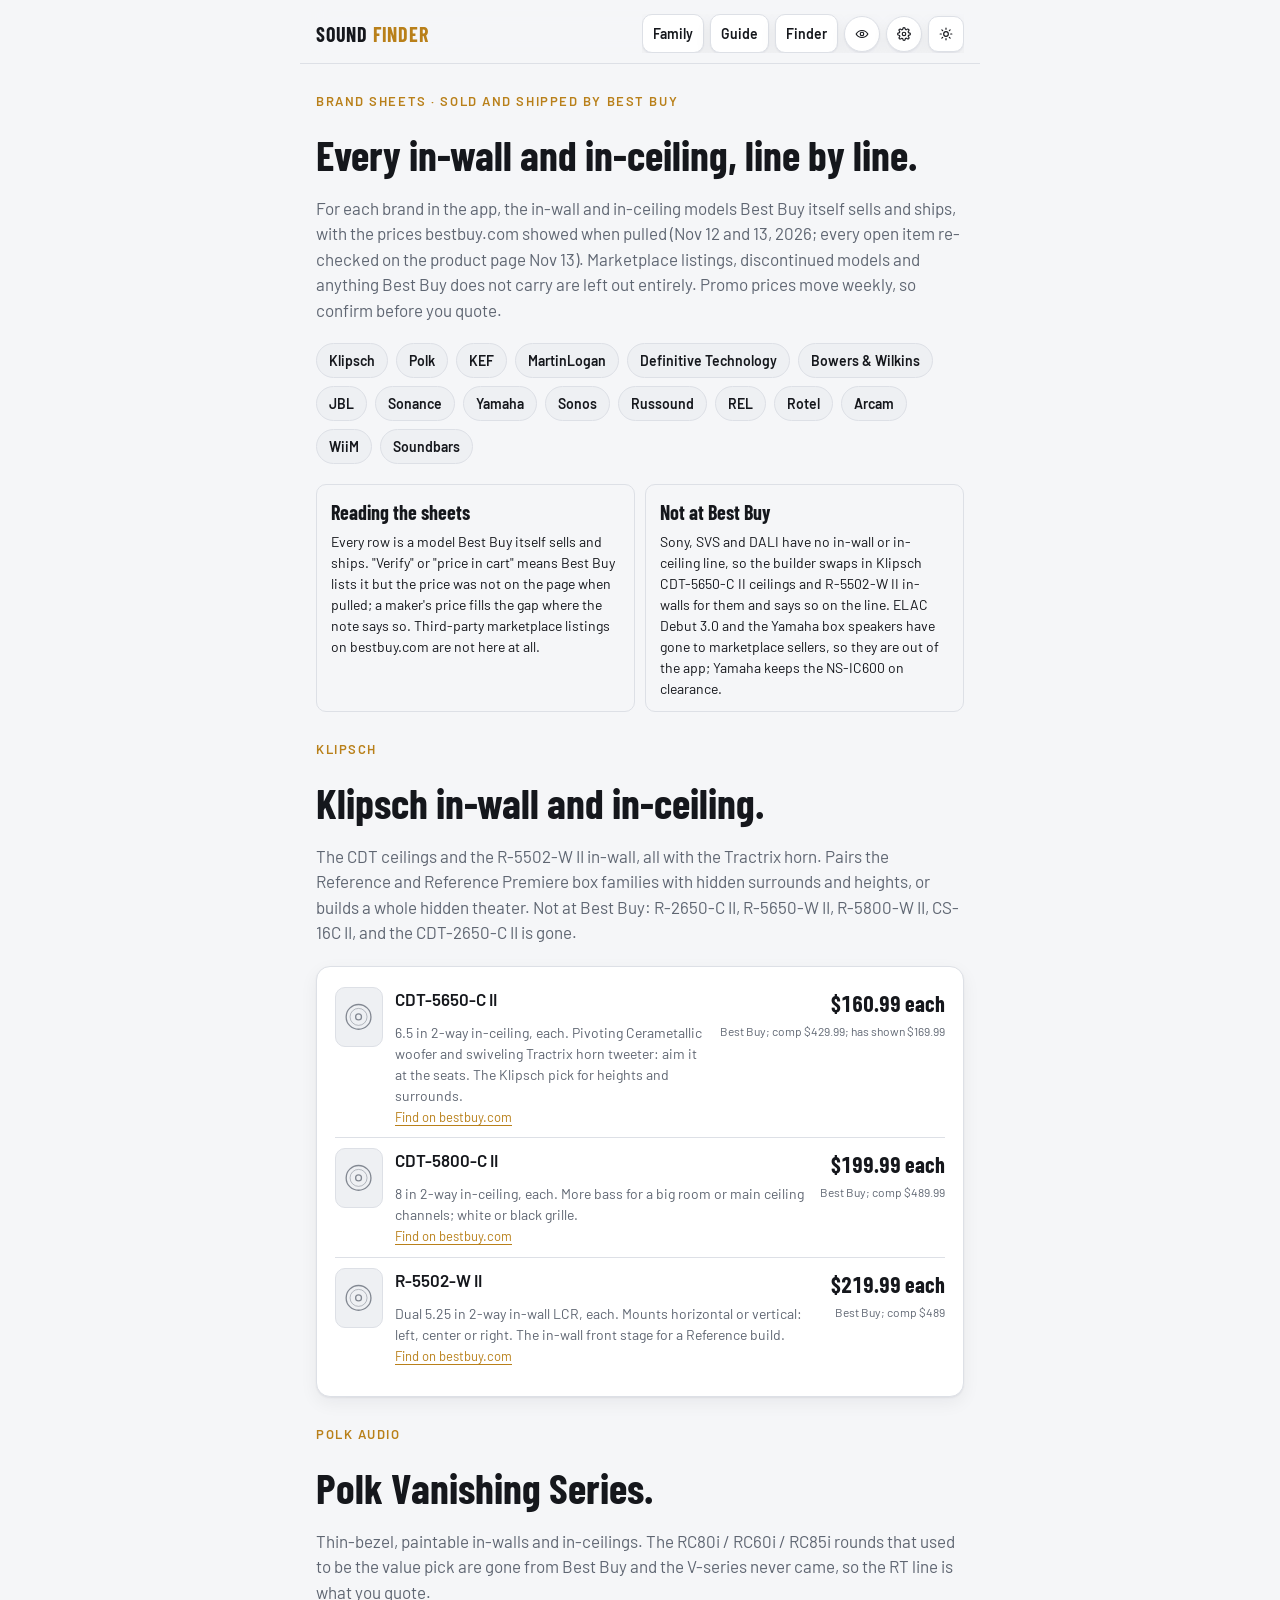
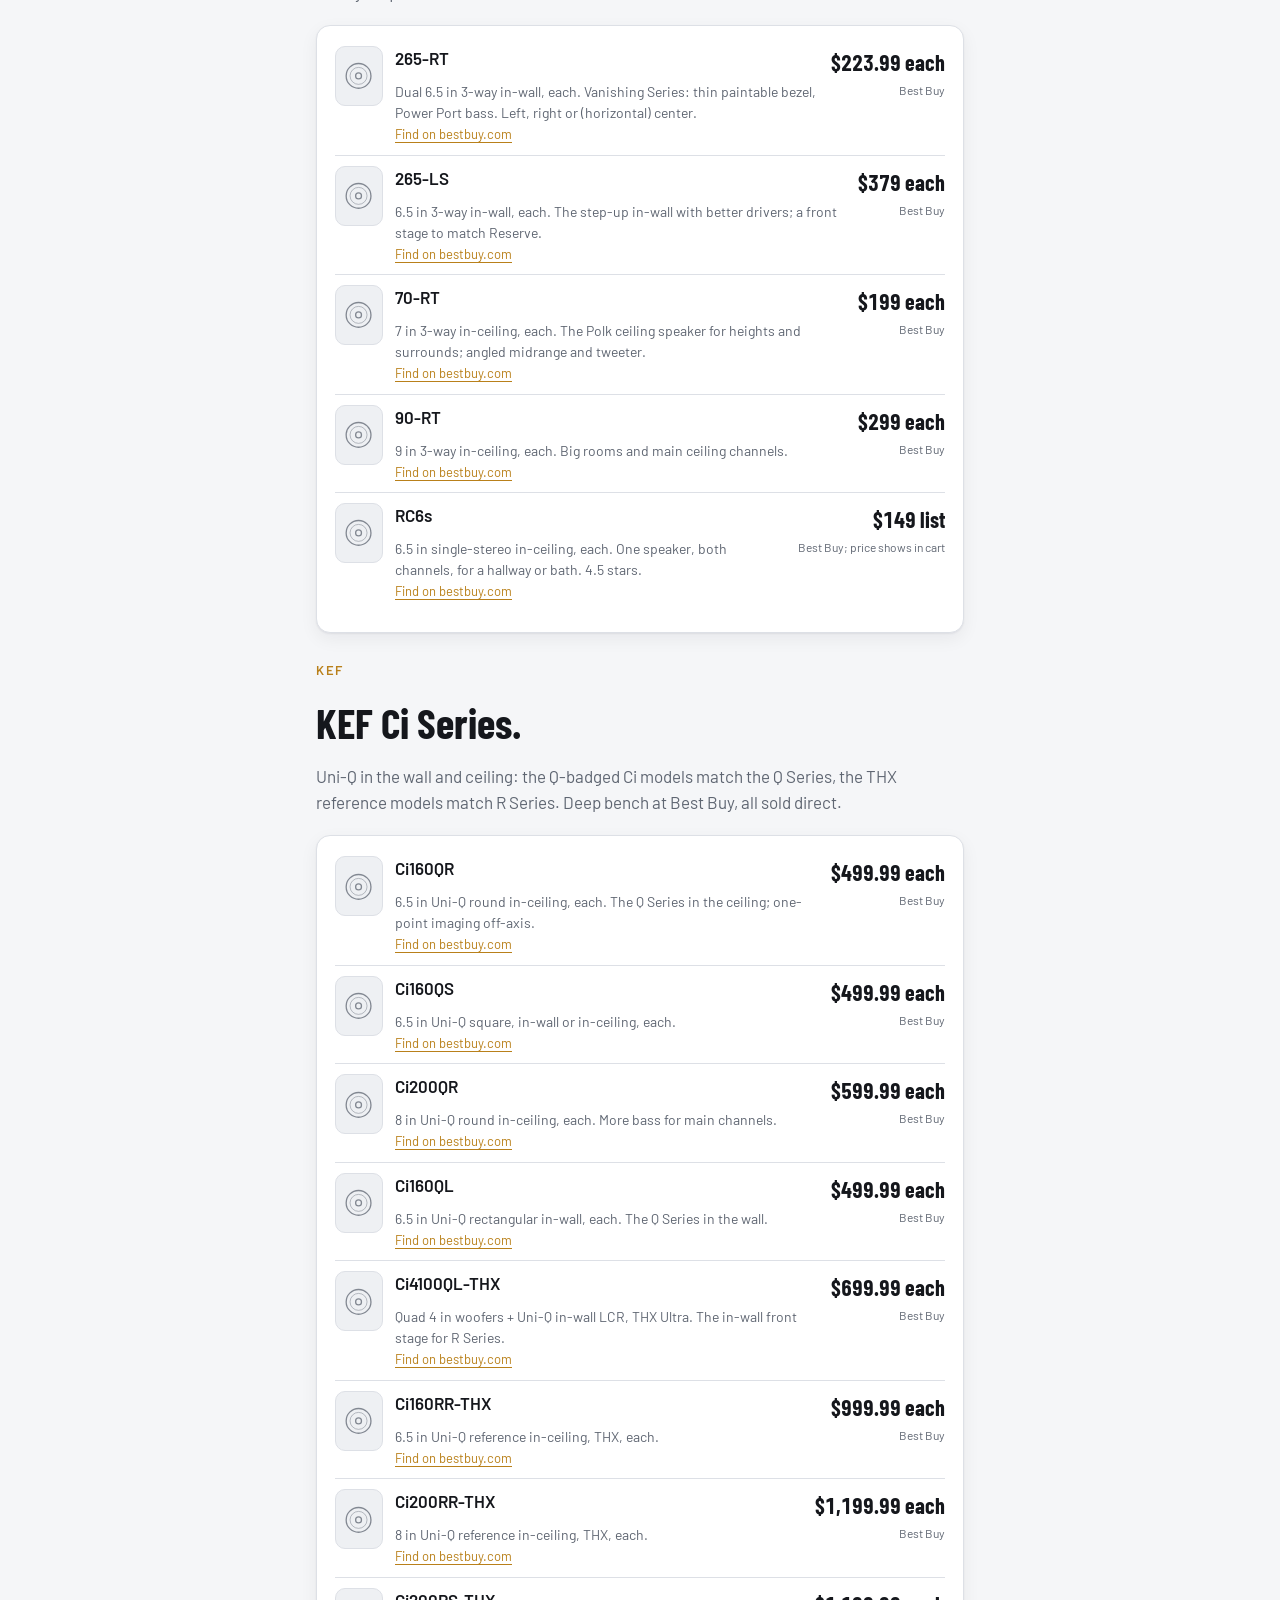
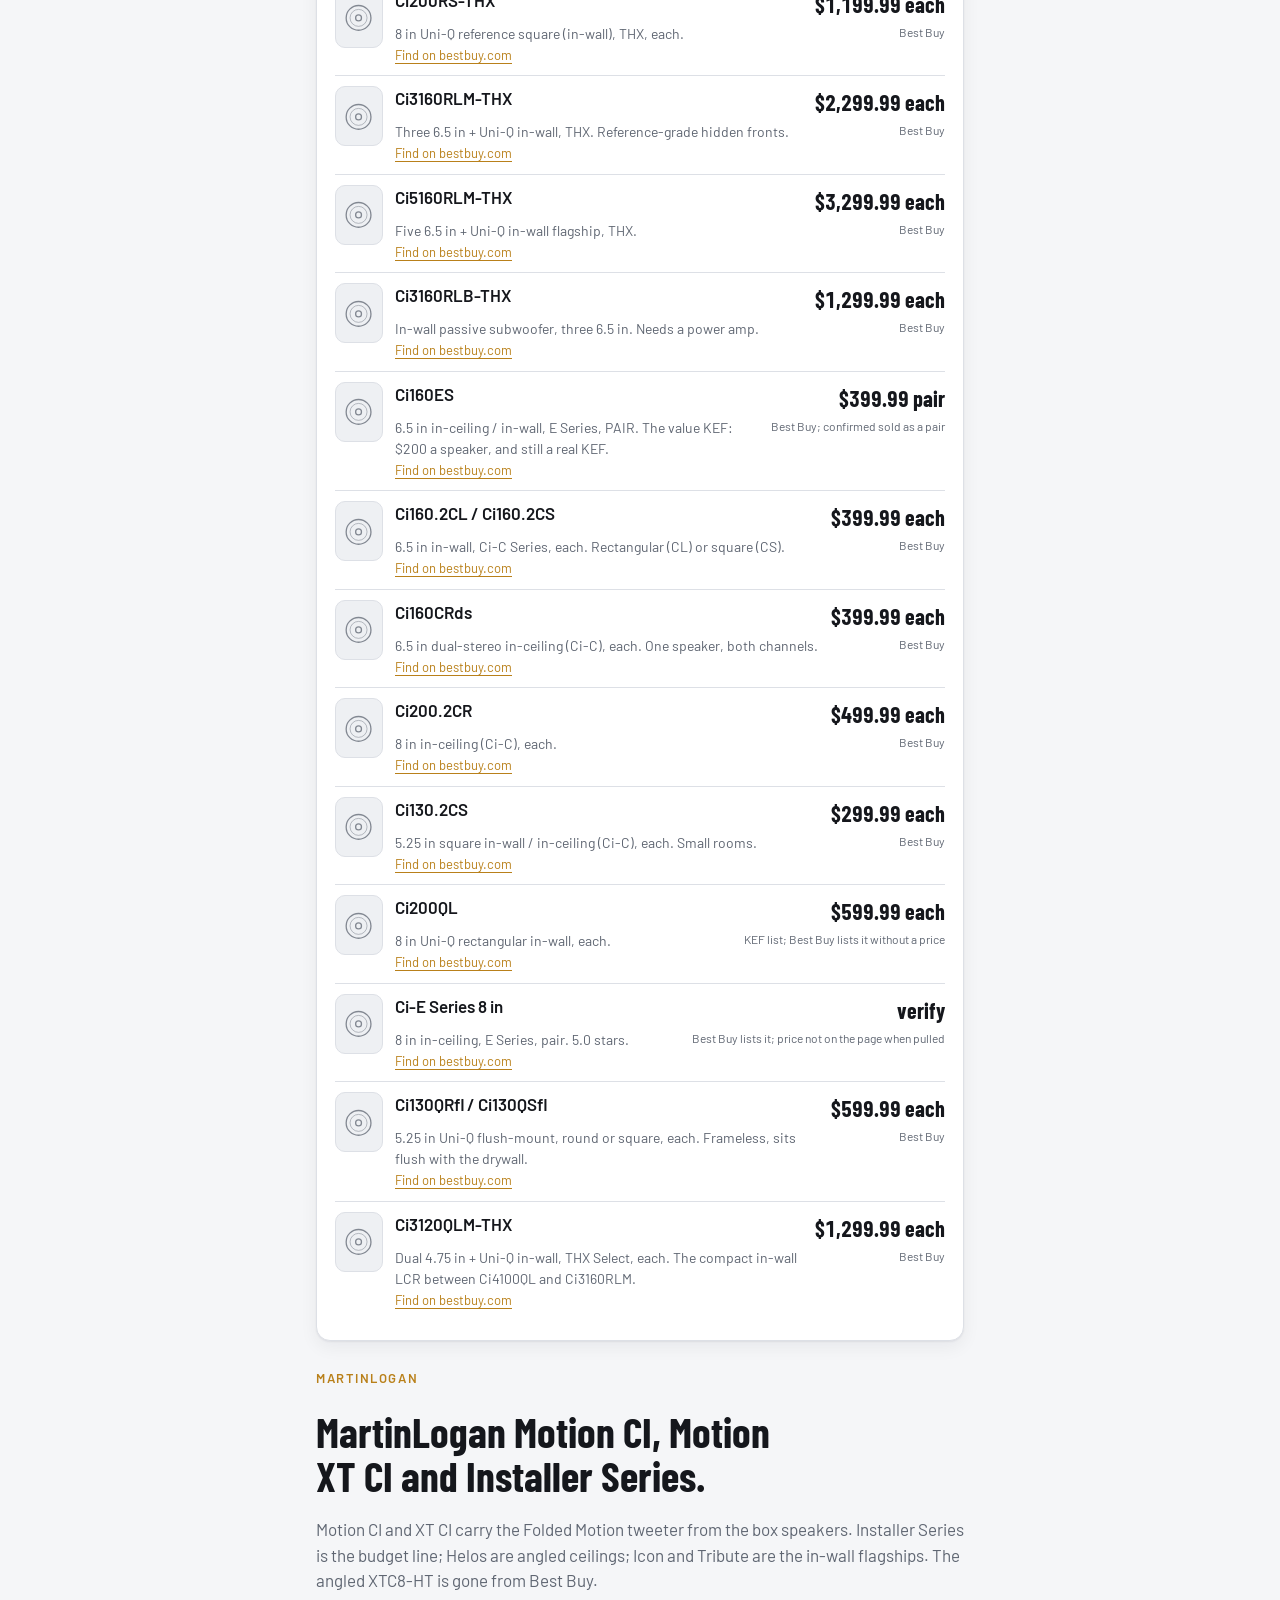
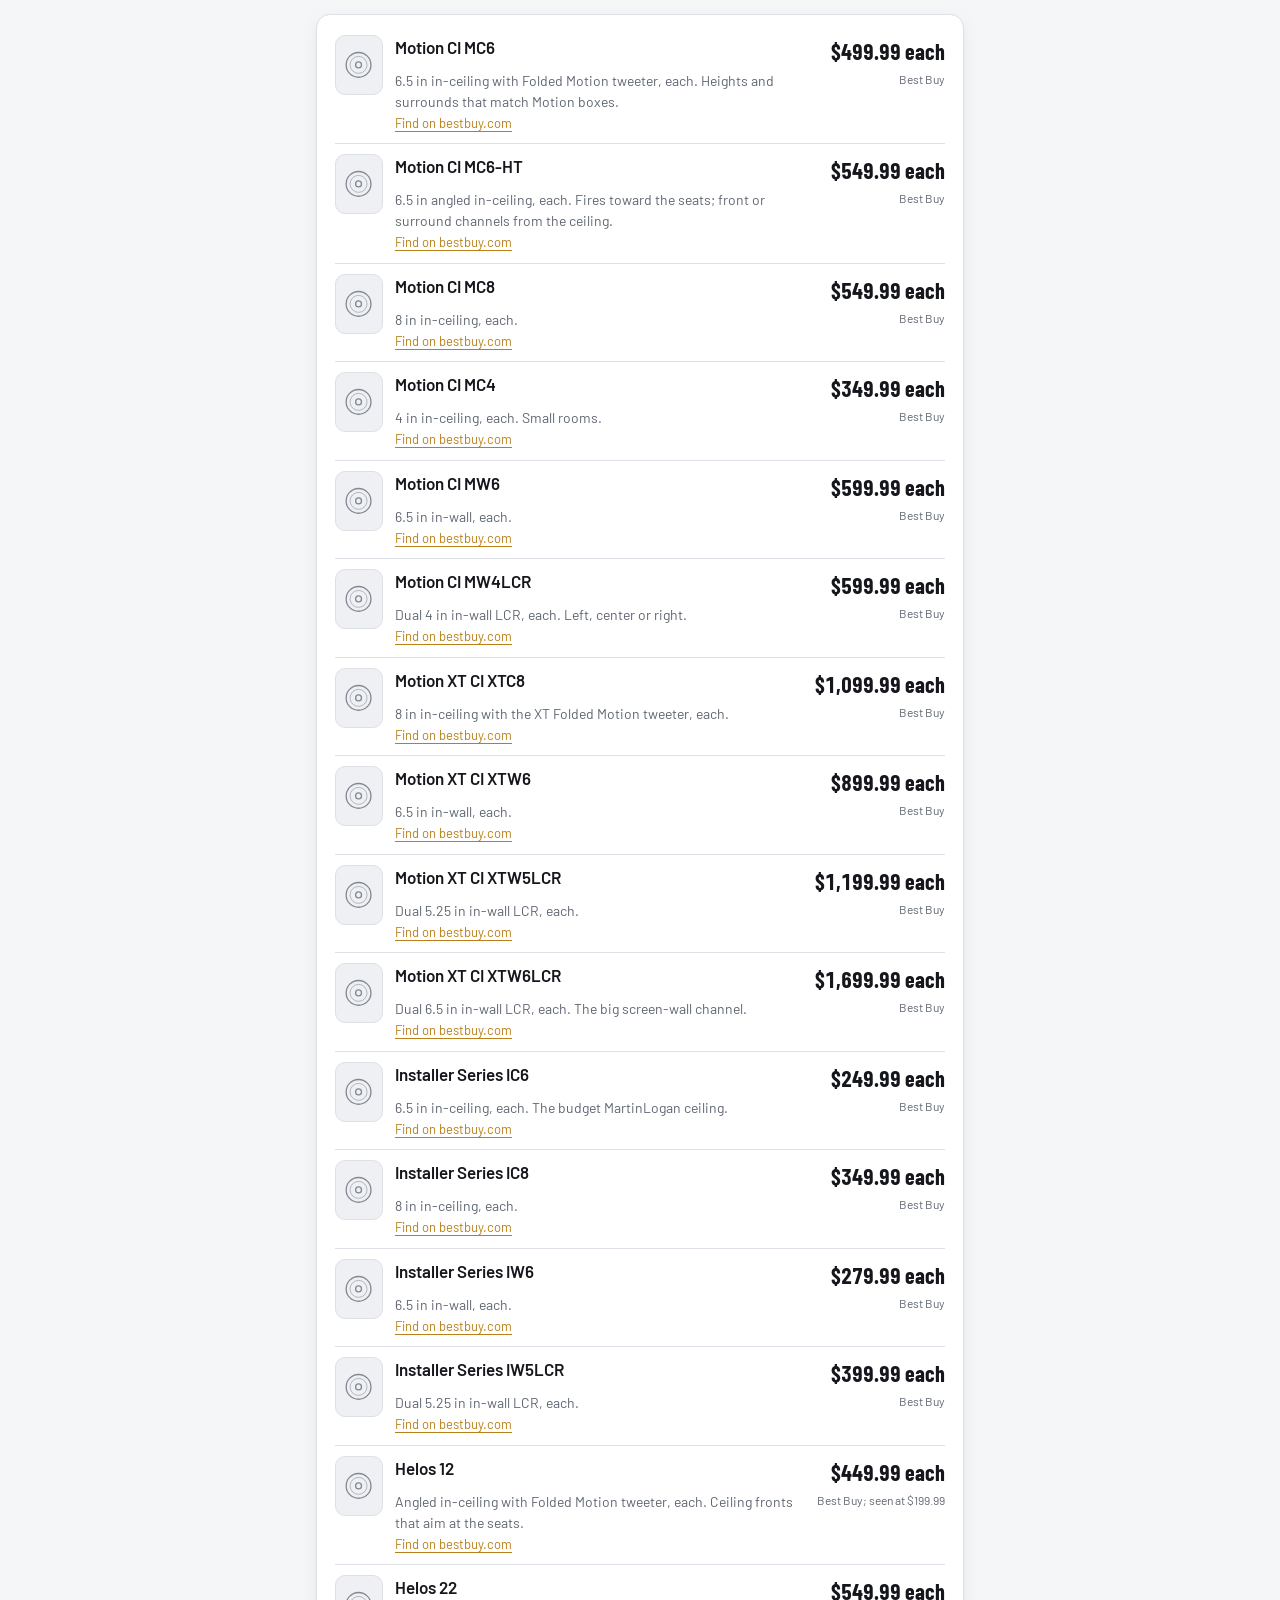
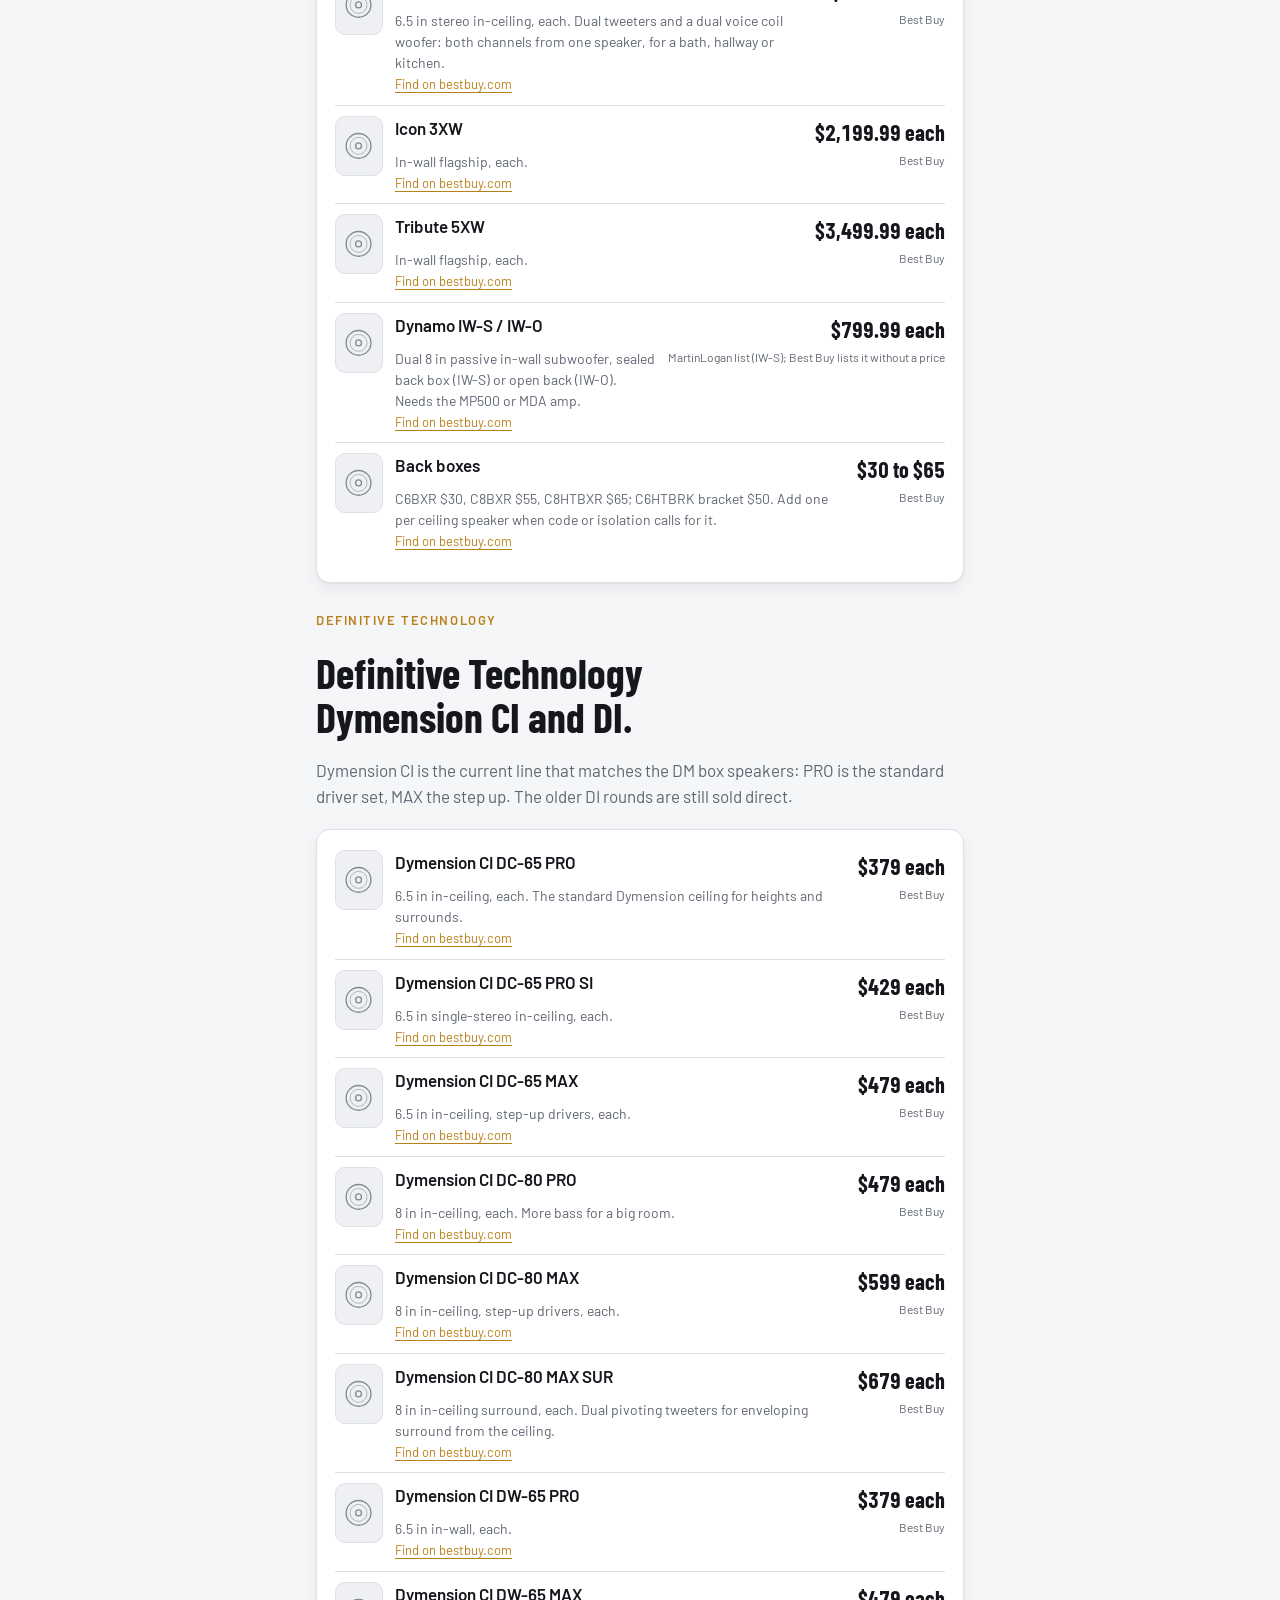
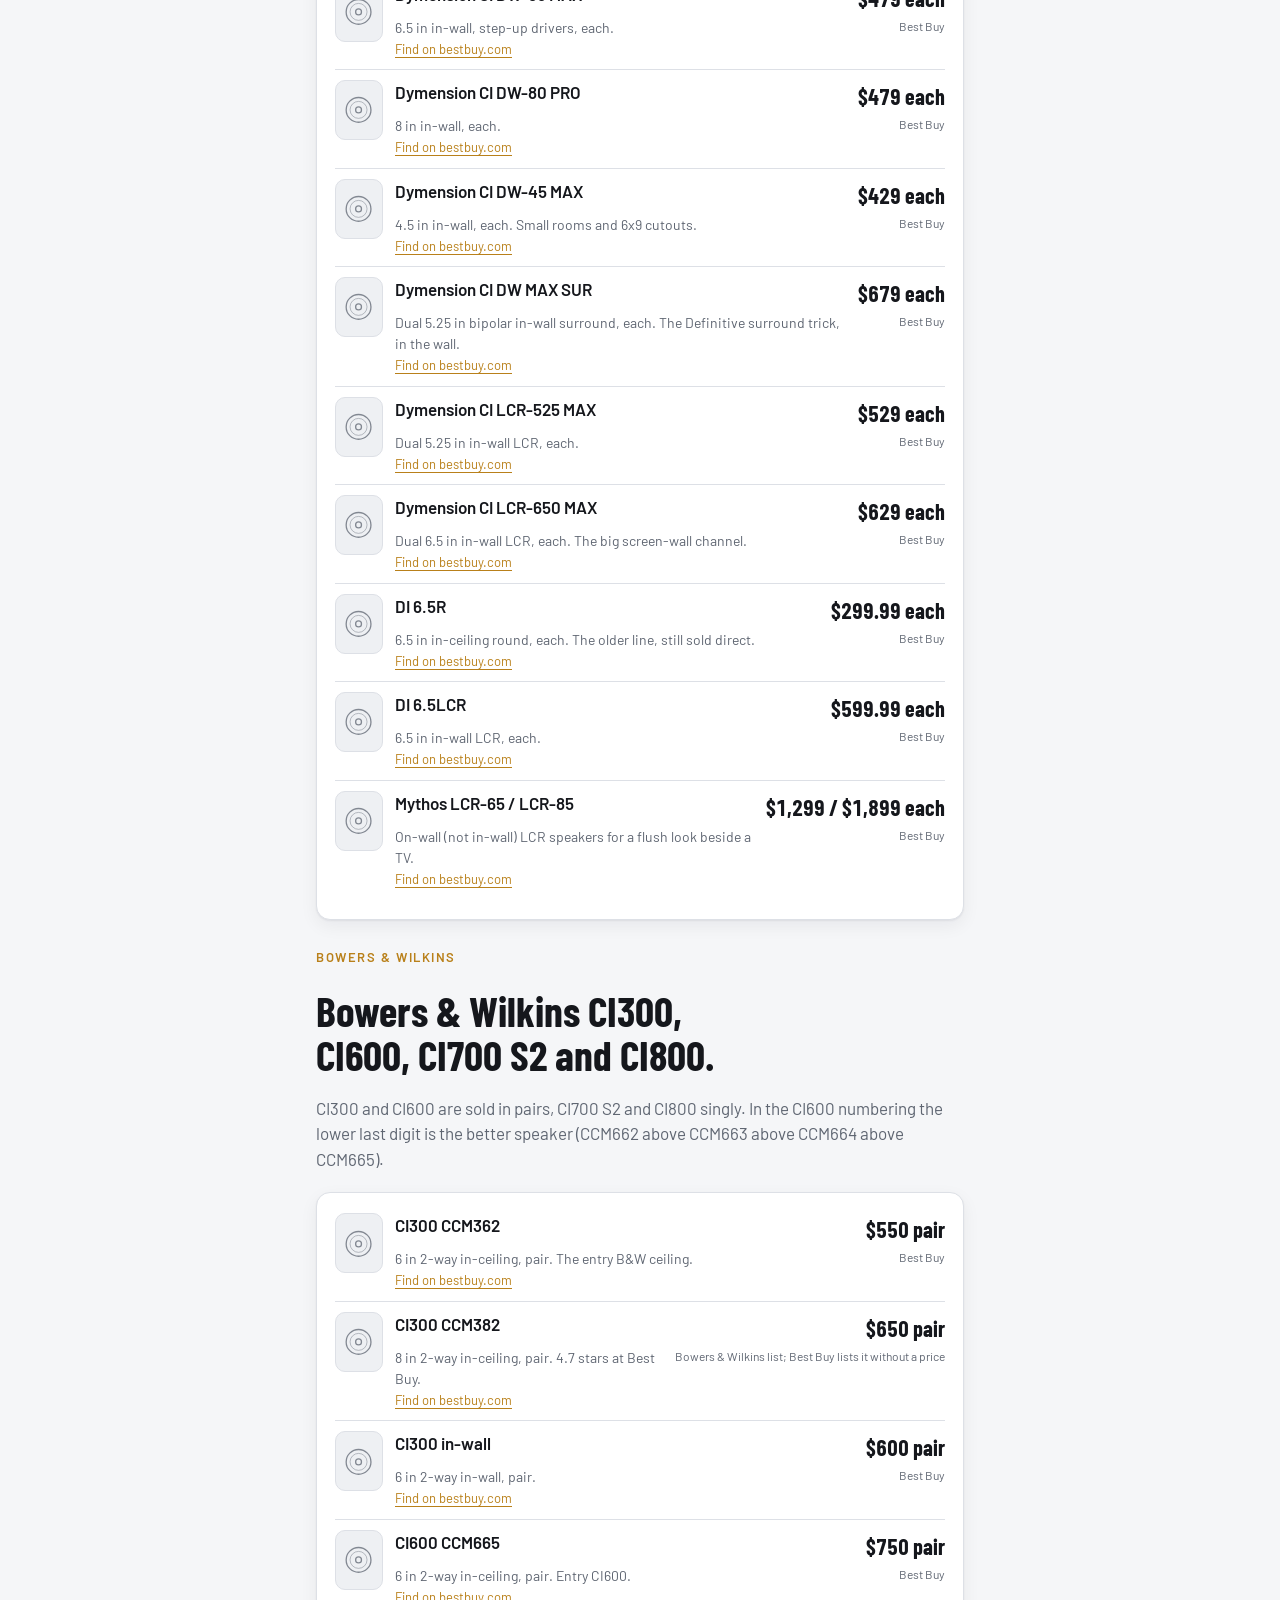
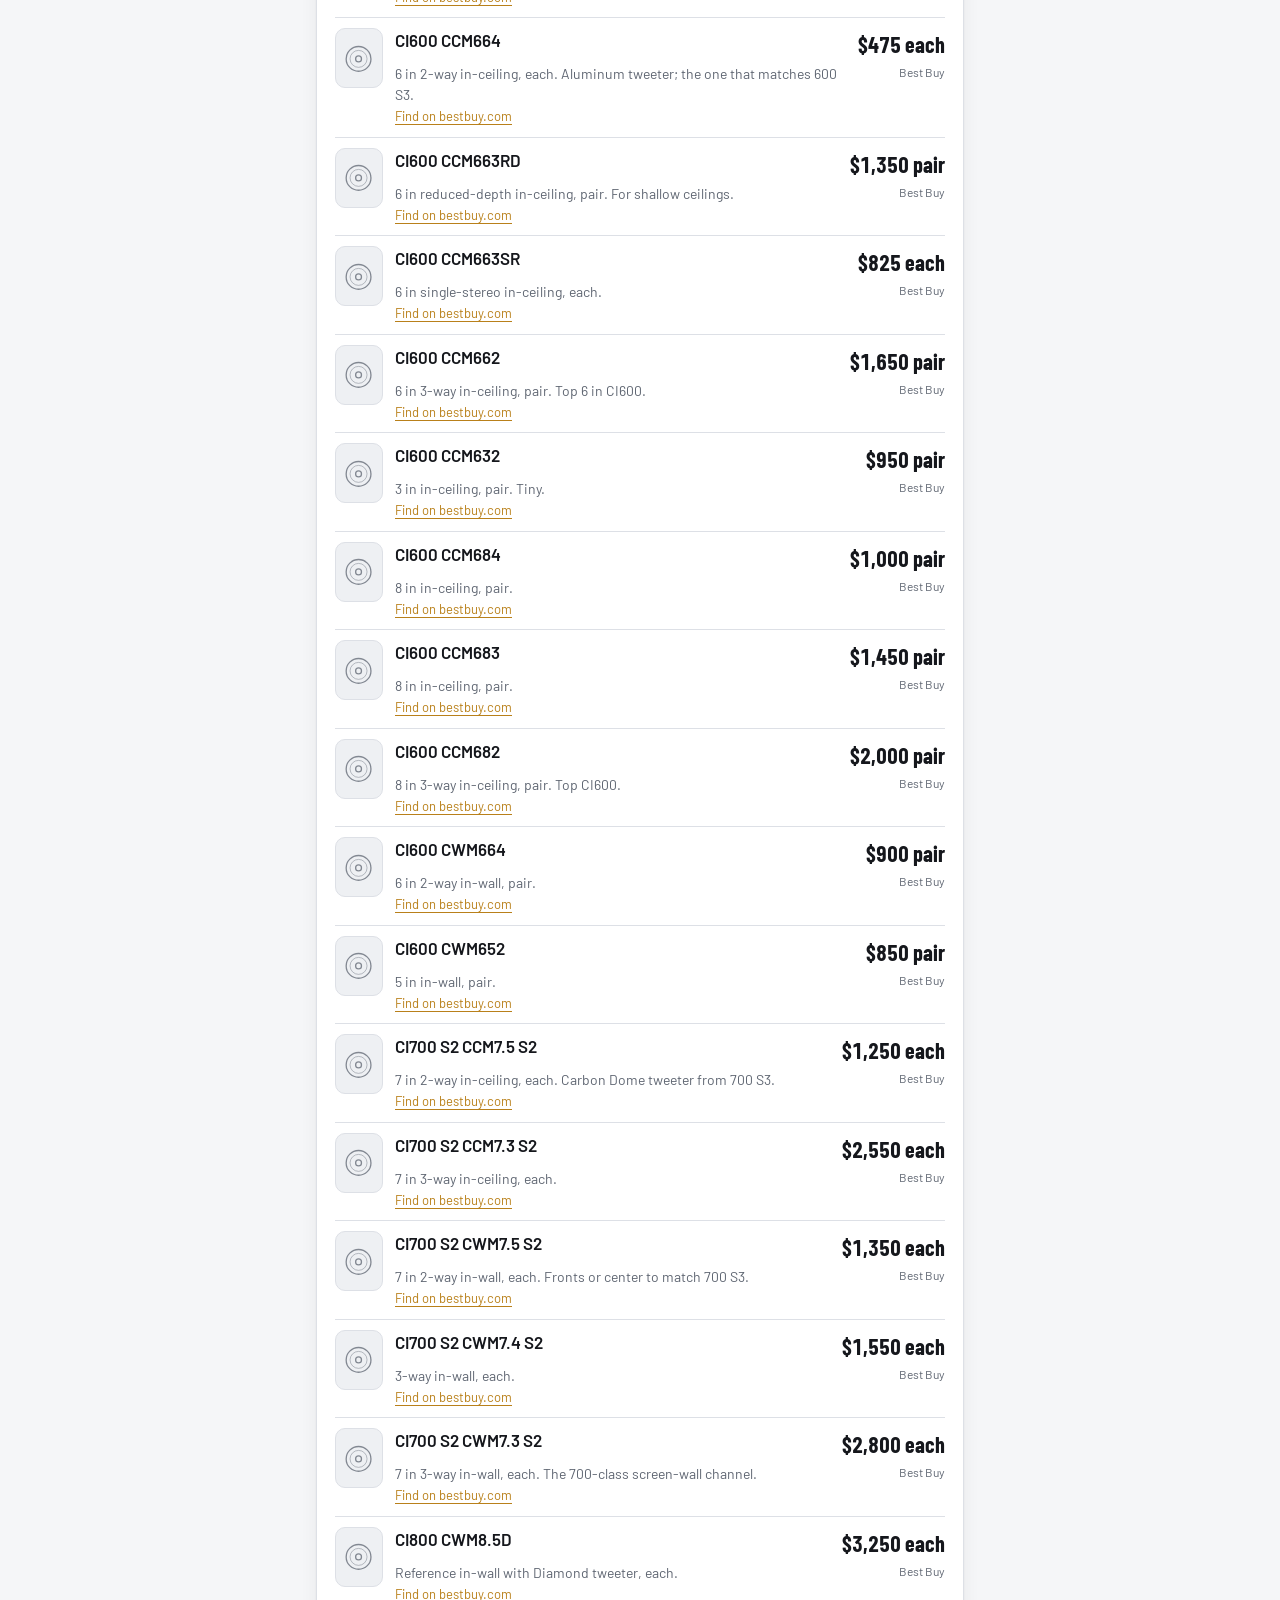
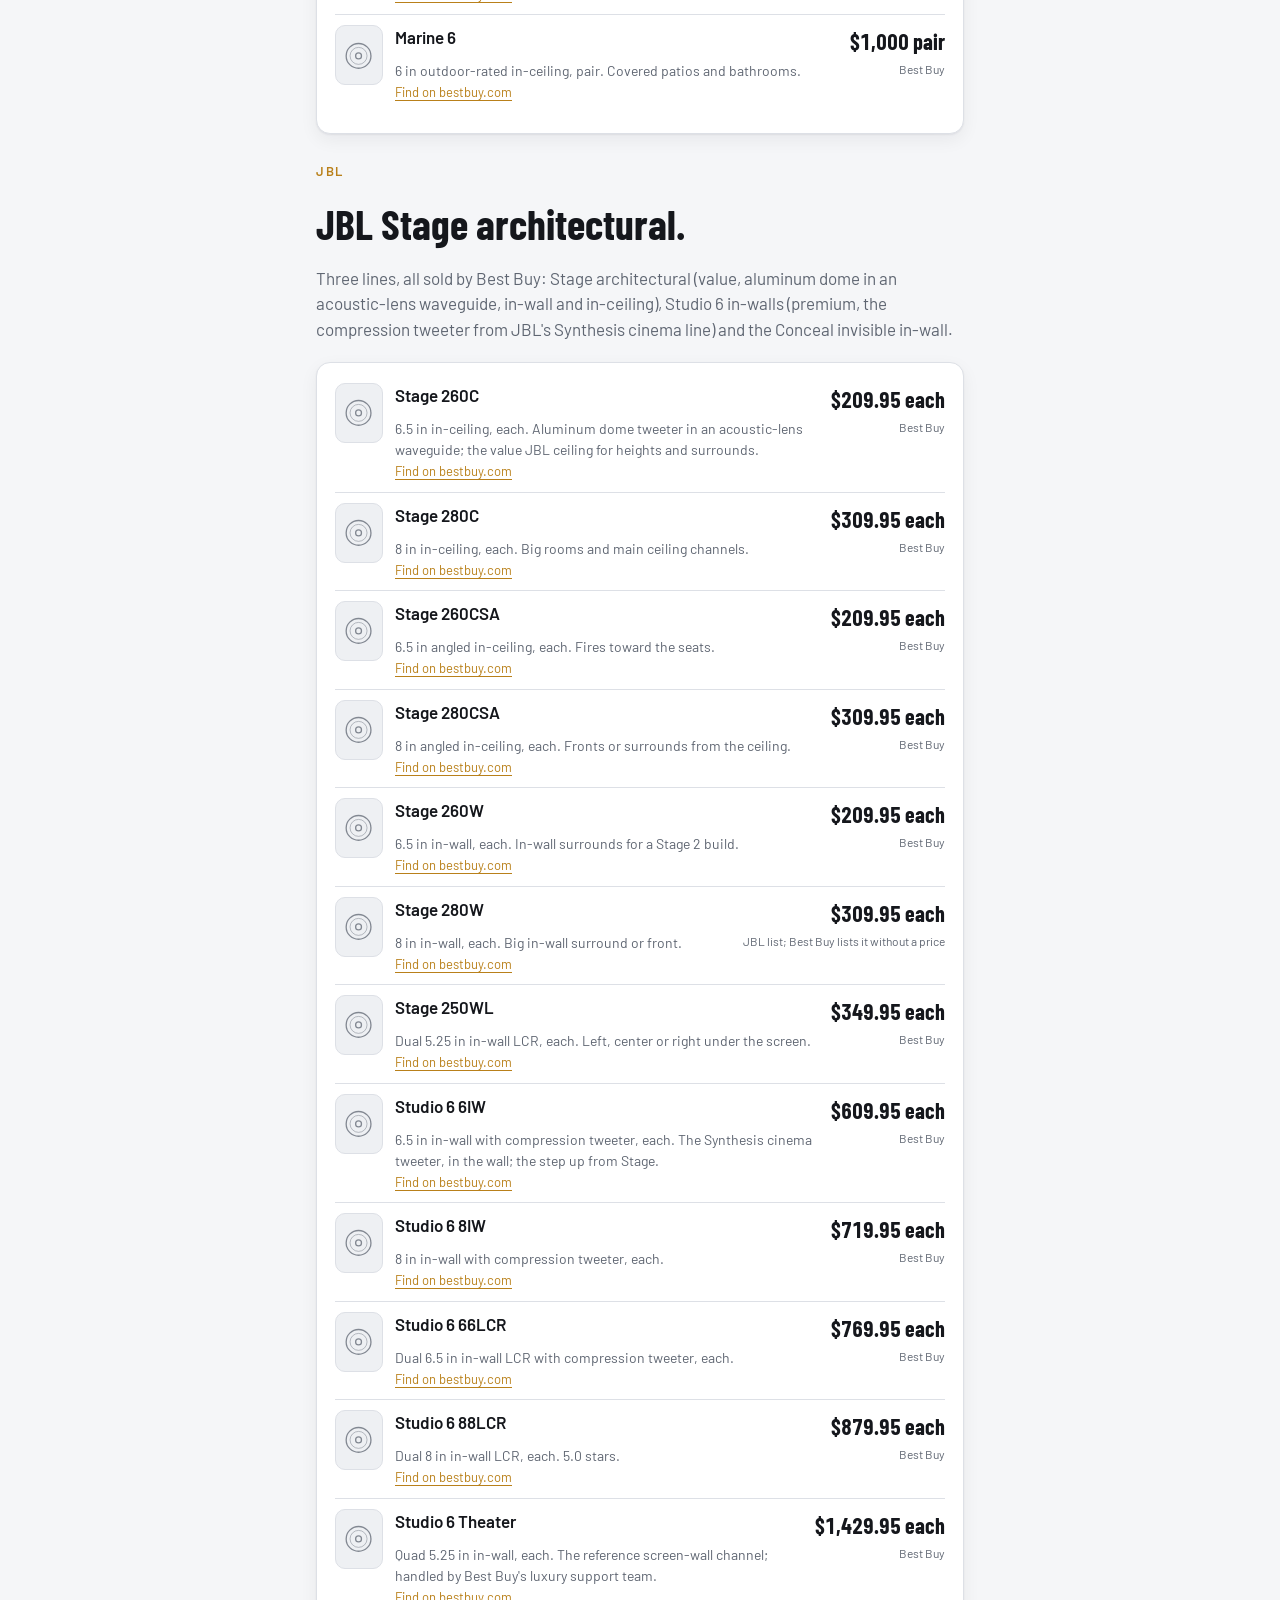
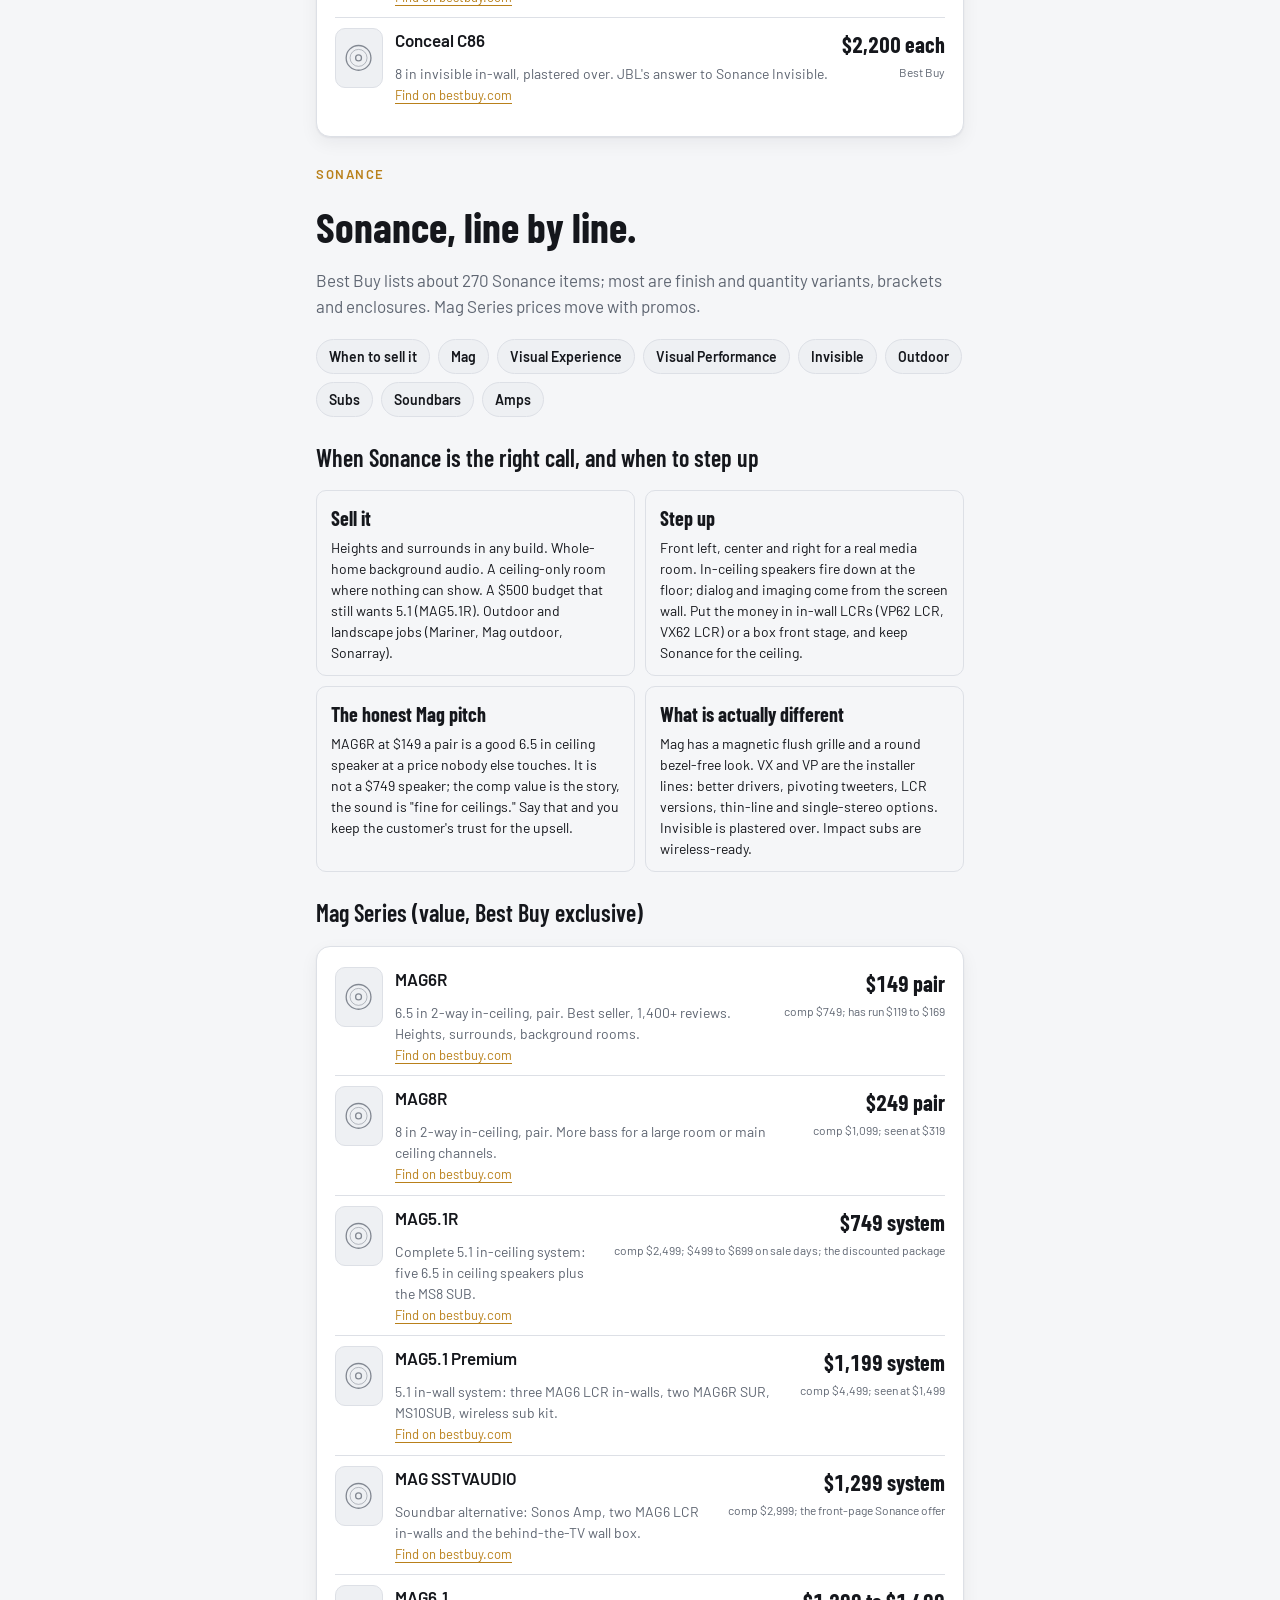
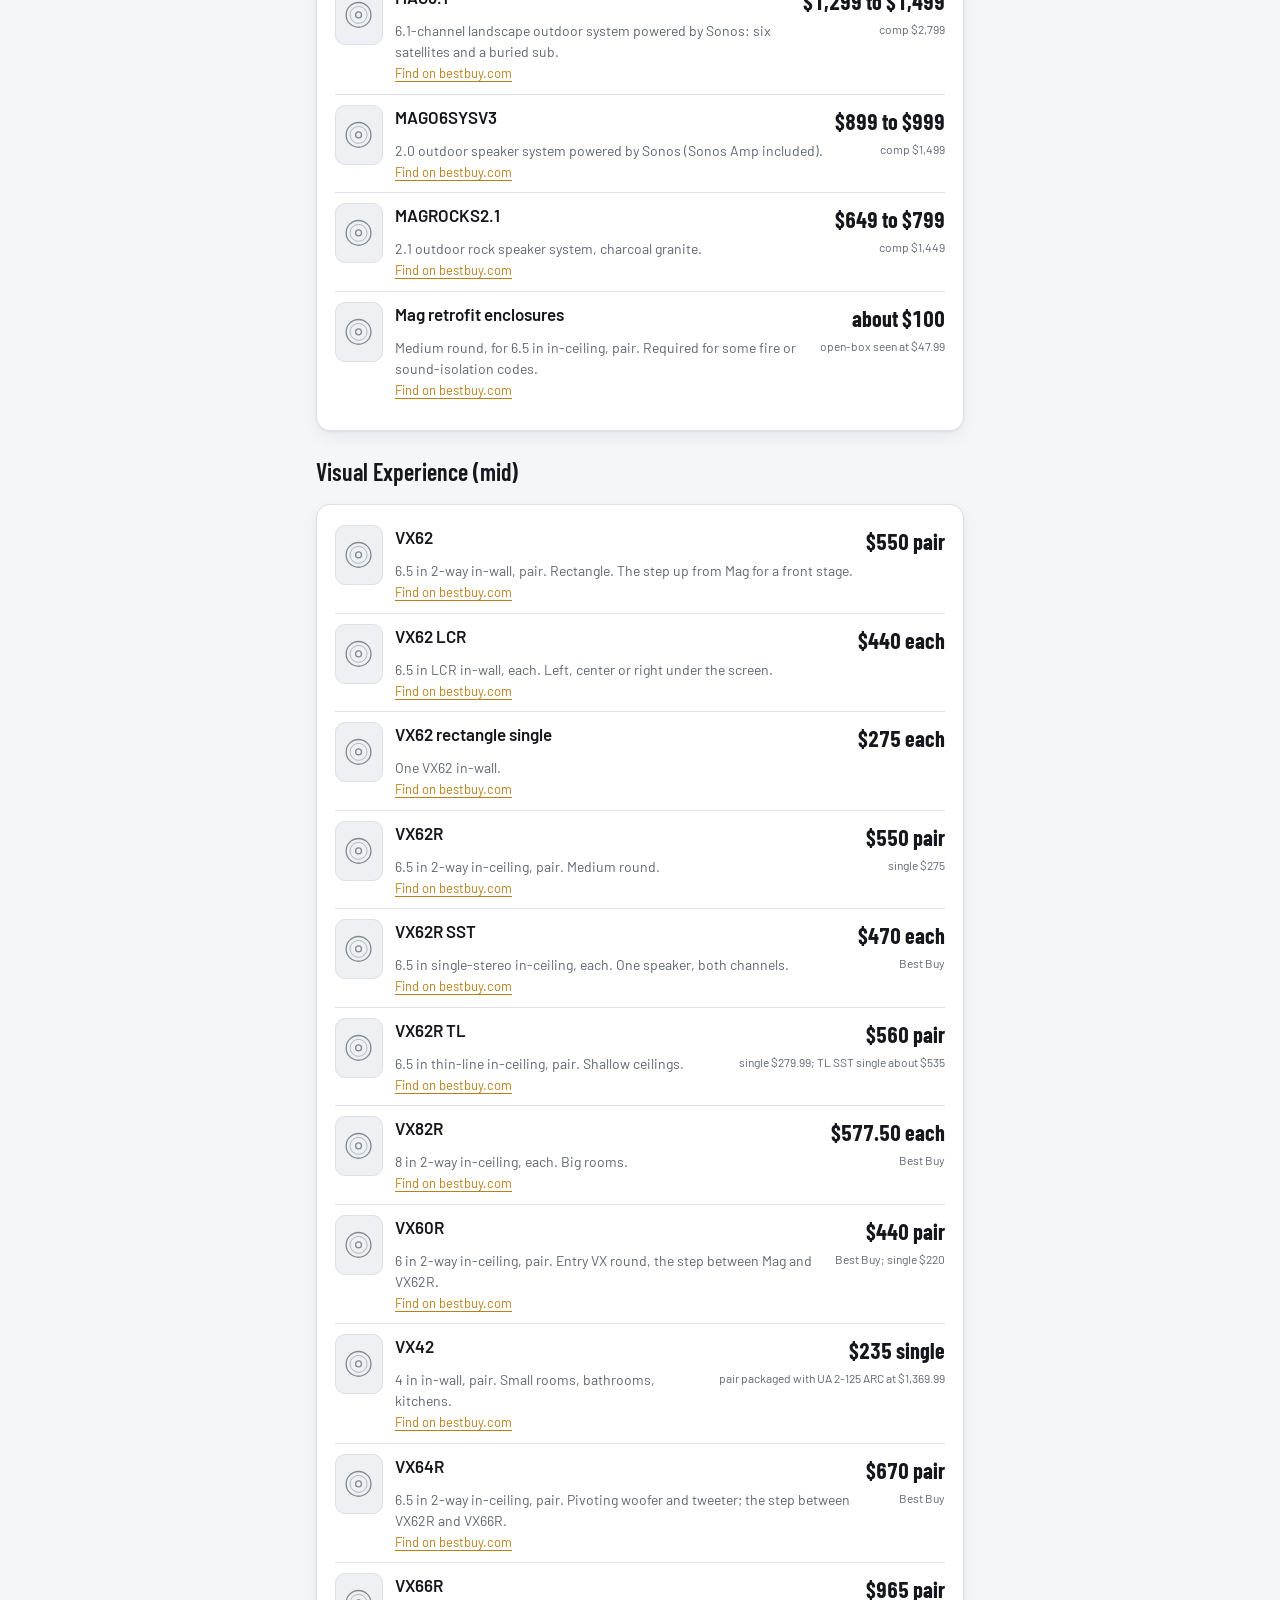
==== commit 4611cbe5: "Remove the Bose Virtually Invisible 791 II pair from the app - family.html: drop the bose-791 family" ====
--- a/brands.html
+++ b/brands.html
@@ -59,7 +59,7 @@
     <h2>Every in-wall and in-ceiling, line by line.</h2>
     <p class="muted">For each brand in the app, the in-wall and in-ceiling models Best Buy itself sells and ships, with the prices bestbuy.com showed when pulled (Nov 12 and 13, 2026; every open item re-checked on the product page Nov 13). Marketplace listings, discontinued models and anything Best Buy does not carry are left out entirely. Promo prices move weekly, so confirm before you quote.</p>
     <div class="jump">
-      <a href="#klipsch">Klipsch</a><a href="#polk">Polk</a><a href="#kef">KEF</a><a href="#martinlogan">MartinLogan</a><a href="#deftech">Definitive Technology</a><a href="#bw">Bowers &amp; Wilkins</a><a href="#jbl">JBL</a><a href="#sonance">Sonance</a><a href="#yamaha">Yamaha</a><a href="#sonos">Sonos</a><a href="#russound">Russound</a><a href="#bose">Bose</a><a href="#rel">REL</a><a href="#rotel">Rotel</a><a href="#arcam">Arcam</a><a href="#wiim">WiiM</a><a href="#soundbars">Soundbars</a>
+      <a href="#klipsch">Klipsch</a><a href="#polk">Polk</a><a href="#kef">KEF</a><a href="#martinlogan">MartinLogan</a><a href="#deftech">Definitive Technology</a><a href="#bw">Bowers &amp; Wilkins</a><a href="#jbl">JBL</a><a href="#sonance">Sonance</a><a href="#yamaha">Yamaha</a><a href="#sonos">Sonos</a><a href="#russound">Russound</a><a href="#rel">REL</a><a href="#rotel">Rotel</a><a href="#arcam">Arcam</a><a href="#wiim">WiiM</a><a href="#soundbars">Soundbars</a>
     </div>
     <div class="use">
       <div><b>Reading the sheets</b><span>Every row is a model Best Buy itself sells and ships. "Verify" or "price in cart" means Best Buy lists it but the price was not on the page when pulled; a maker's price fills the gap where the note says so. Third-party marketplace listings on bestbuy.com are not here at all.</span></div>
@@ -181,12 +181,6 @@
     <p class="muted">Ceilings sold as singles. Whole-home audio pieces that pair with Russound or Sonance amplifiers.</p>
     <div class="card"><div class="tbl" id="russ-t"></div></div>
   </section>
-  <section class="sec" id="bose">
-    <p class="eyebrow">Bose</p>
-    <h2>Bose, the one passive line.</h2>
-    <p class="muted">Everything else Bose sells at Best Buy is wireless (Lifestyle Ultra, Surround Speakers, soundbars), so this is the only Bose row.</p>
-    <div class="card"><div class="tbl" id="bose-t"></div></div>
-  </section>
 
   <section class="sec" id="rel">
     <p class="eyebrow">REL · sold and shipped by Best Buy</p>
@@ -236,7 +230,7 @@
 
 <script>
 (function () {
-  const BRAND = { "yam-t": "Yamaha", "sonos-t": "Sonos", "russ-t": "Russound", "bose-t": "Bose",
+  const BRAND = { "yam-t": "Yamaha", "sonos-t": "Sonos", "russ-t": "Russound",
     "klipsch-t": "Klipsch", "polk-t": "Polk Audio", "kef-t": "KEF", "ml-t": "MartinLogan", "deftech-t": "Definitive Technology", "bw-t": "Bowers & Wilkins", "jbl-t": "JBL" };
   function bby(q, id) { return "https://www.bestbuy.com/site/searchpage.jsp?st=" + encodeURIComponent((BRAND[id] || "Sonance") + " " + q); }
   function esc(s) { return String(s == null ? "" : s).replace(/[&<>"']/g, function (ch) { return { "&": "&amp;", "<": "&lt;", ">": "&gt;", '"': "&quot;", "'": "&#39;" }[ch]; }); }
@@ -421,7 +415,7 @@
       ["In-Ceiling 6 in", "6.5 in 2-way in-ceiling, pair, white. Trueplay-tuned by Sonos Amp. 4.8 stars, 45 reviews.", "$679 pair", "Best Buy; comp $729, seen at $589.99"],
       ["In-Ceiling 8 in", "8 in 2-way in-ceiling, pair, white. New custom drivers: deeper bass and wider coverage for a main room.", "$1,099 pair", "Best Buy"],
       ["Architectural Outdoor", "Surface-mount all-weather, pair, white or black. 23 reviews.", "$899 pair", "Best Buy; comp $999"],
-      ["Sonos Amp", "125 W x 2 streaming amplifier; required, one per pair. HDMI ARC for TV sound.", "$699", "Best Buy"],
+      ["Sonos Amp", "125 W x 2 into 8 ohms streaming amplifier; required, one per pair. HDMI ARC for TV sound.", "$699", "Best Buy"],
       ["Sonos Sub (Gen 3) / Sub Mini", "Wireless subs that pair with the Amp.", "$799 / $429", "Best Buy"],
     ],
     "russ-t": [
@@ -429,11 +423,8 @@
       ["6.5 in enhanced-performance in-ceiling", "Each. The step-up driver set for a main room.", "$399 each", "confirmed"],
       ["Acclaim 5 Series 5.25 in Outback Mk 2", "Indoor/outdoor/bookshelf pair, black. Patios and garages.", "price in cart", "Best Buy; the 6.5 in and the white versions are marketplace only"],
     ],
-    "bose-t": [
-      ["Virtually Invisible 791 In-Ceiling Speakers II", "Pair, white. Two angled drivers per speaker (Stereo Everywhere), near-bezel-free grille. 4.9 stars.", "$599 pair", "confirmed; also listed at $599.99"],
-    ],
     "amps-t": [
-      ["UA 2-125", "2-channel 125 W DSP amplifier, ultra-compact, SonARC app. Drives a pair of ceiling or outdoor speakers from a streamer.", "$999.99", ""],
+      ["UA 2-125", "2-channel 125 W into 8 ohms DSP amplifier, ultra-compact, SonARC app. Drives a pair of ceiling or outdoor speakers from a streamer.", "$999.99", ""],
       ["UA 2-125 ARC", "Same amp with HDMI eARC, sub out and wireless sub kit support. Turns two in-walls into TV sound with no receiver.", "$999.99 to $1,199.99", "two listings at Best Buy"],
       ["UA 2-125 ARC + VX42 package", "Amp plus a pair of 4 in in-walls: TV sound that disappears.", "$1,369.99", "comp $1,469.99"],
       ["UA 2-125 ARC + MAG6R package", "Amp plus a pair of MAG6R in-ceilings.", "$1,048.99", "comp $1,748.99"],
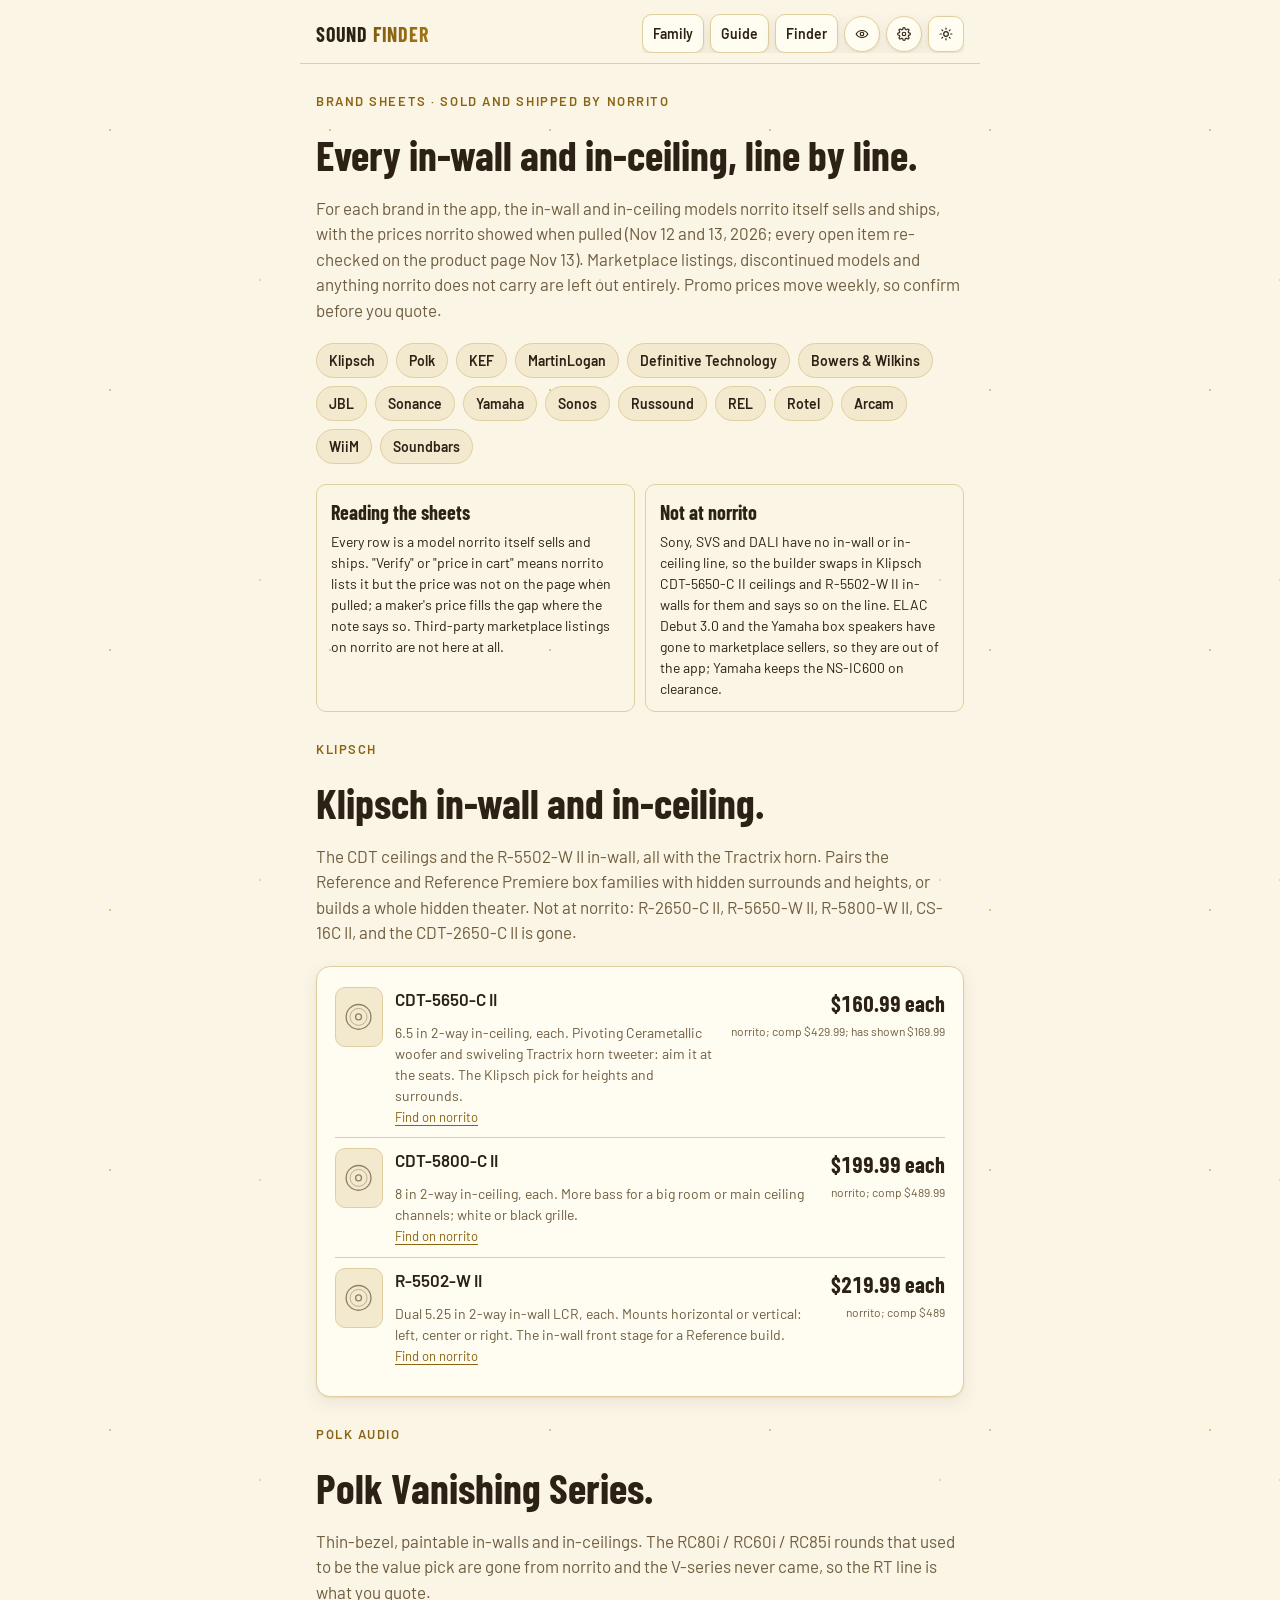
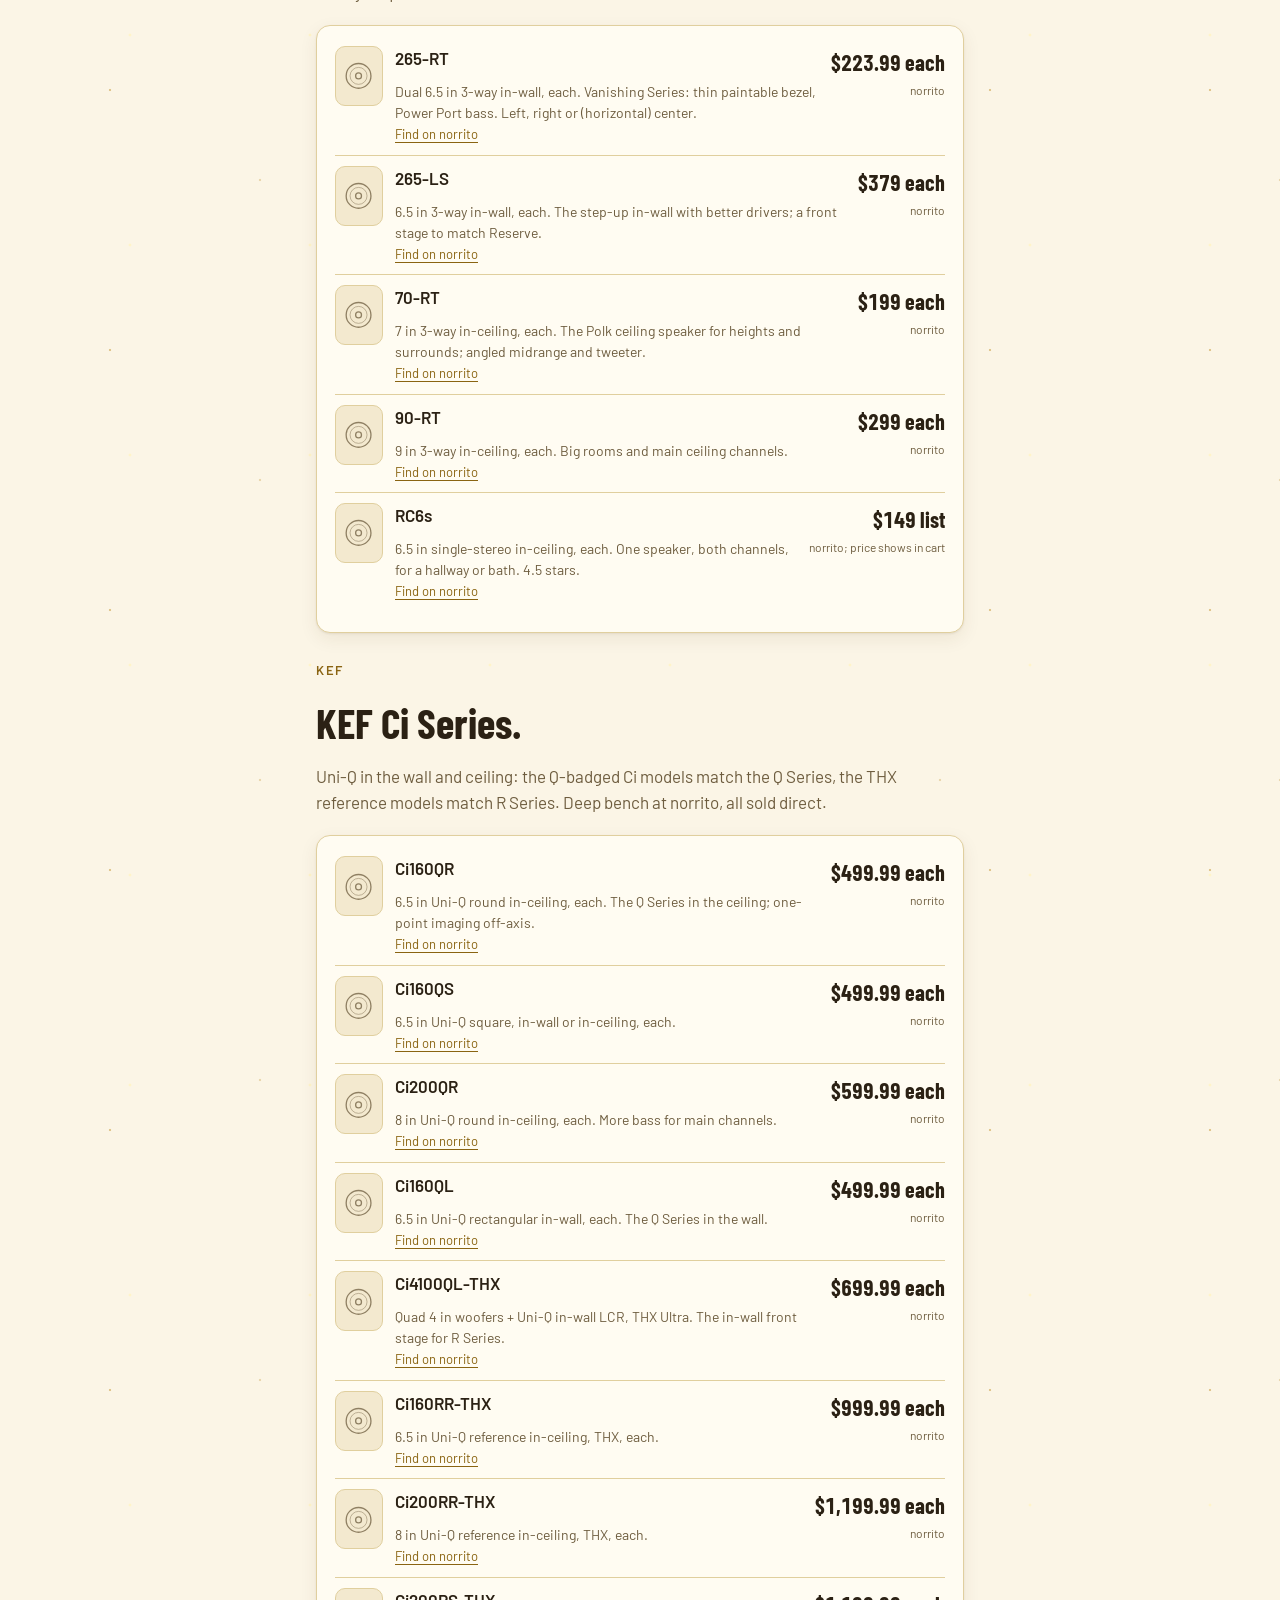
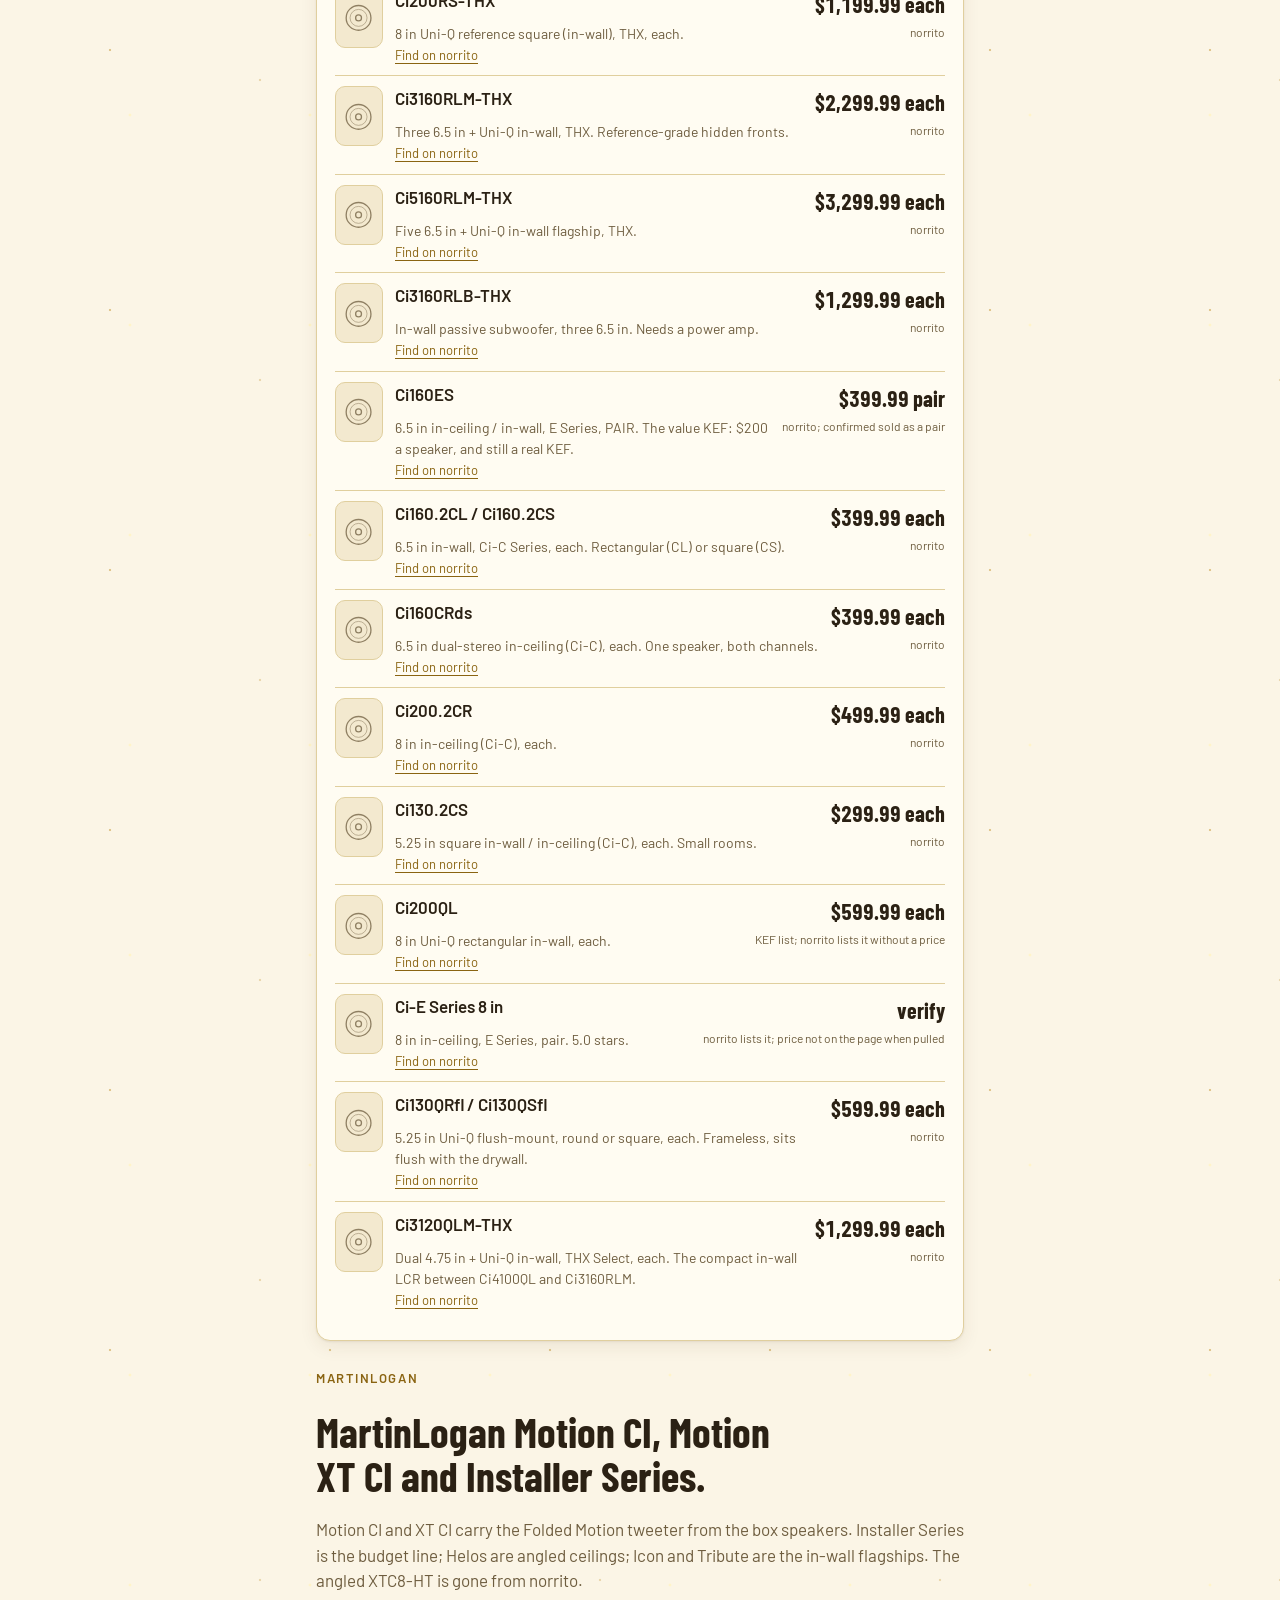
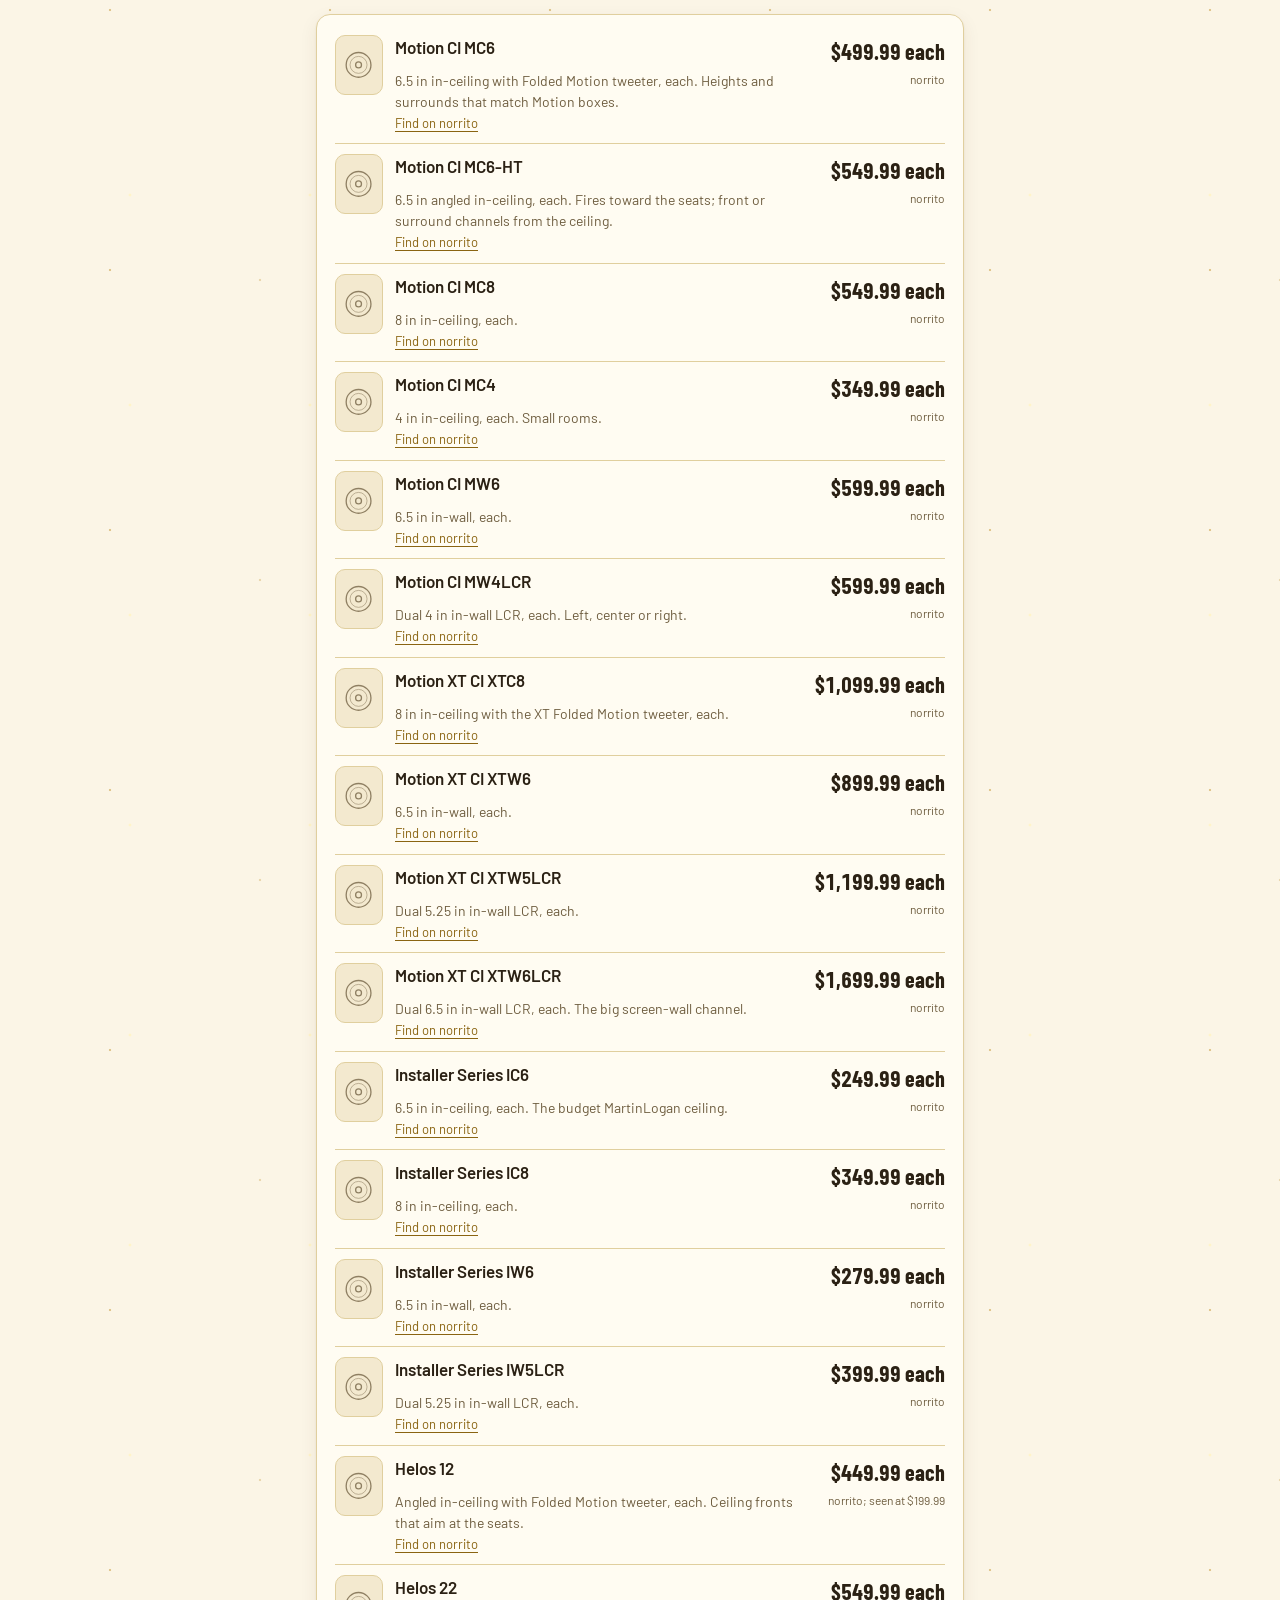
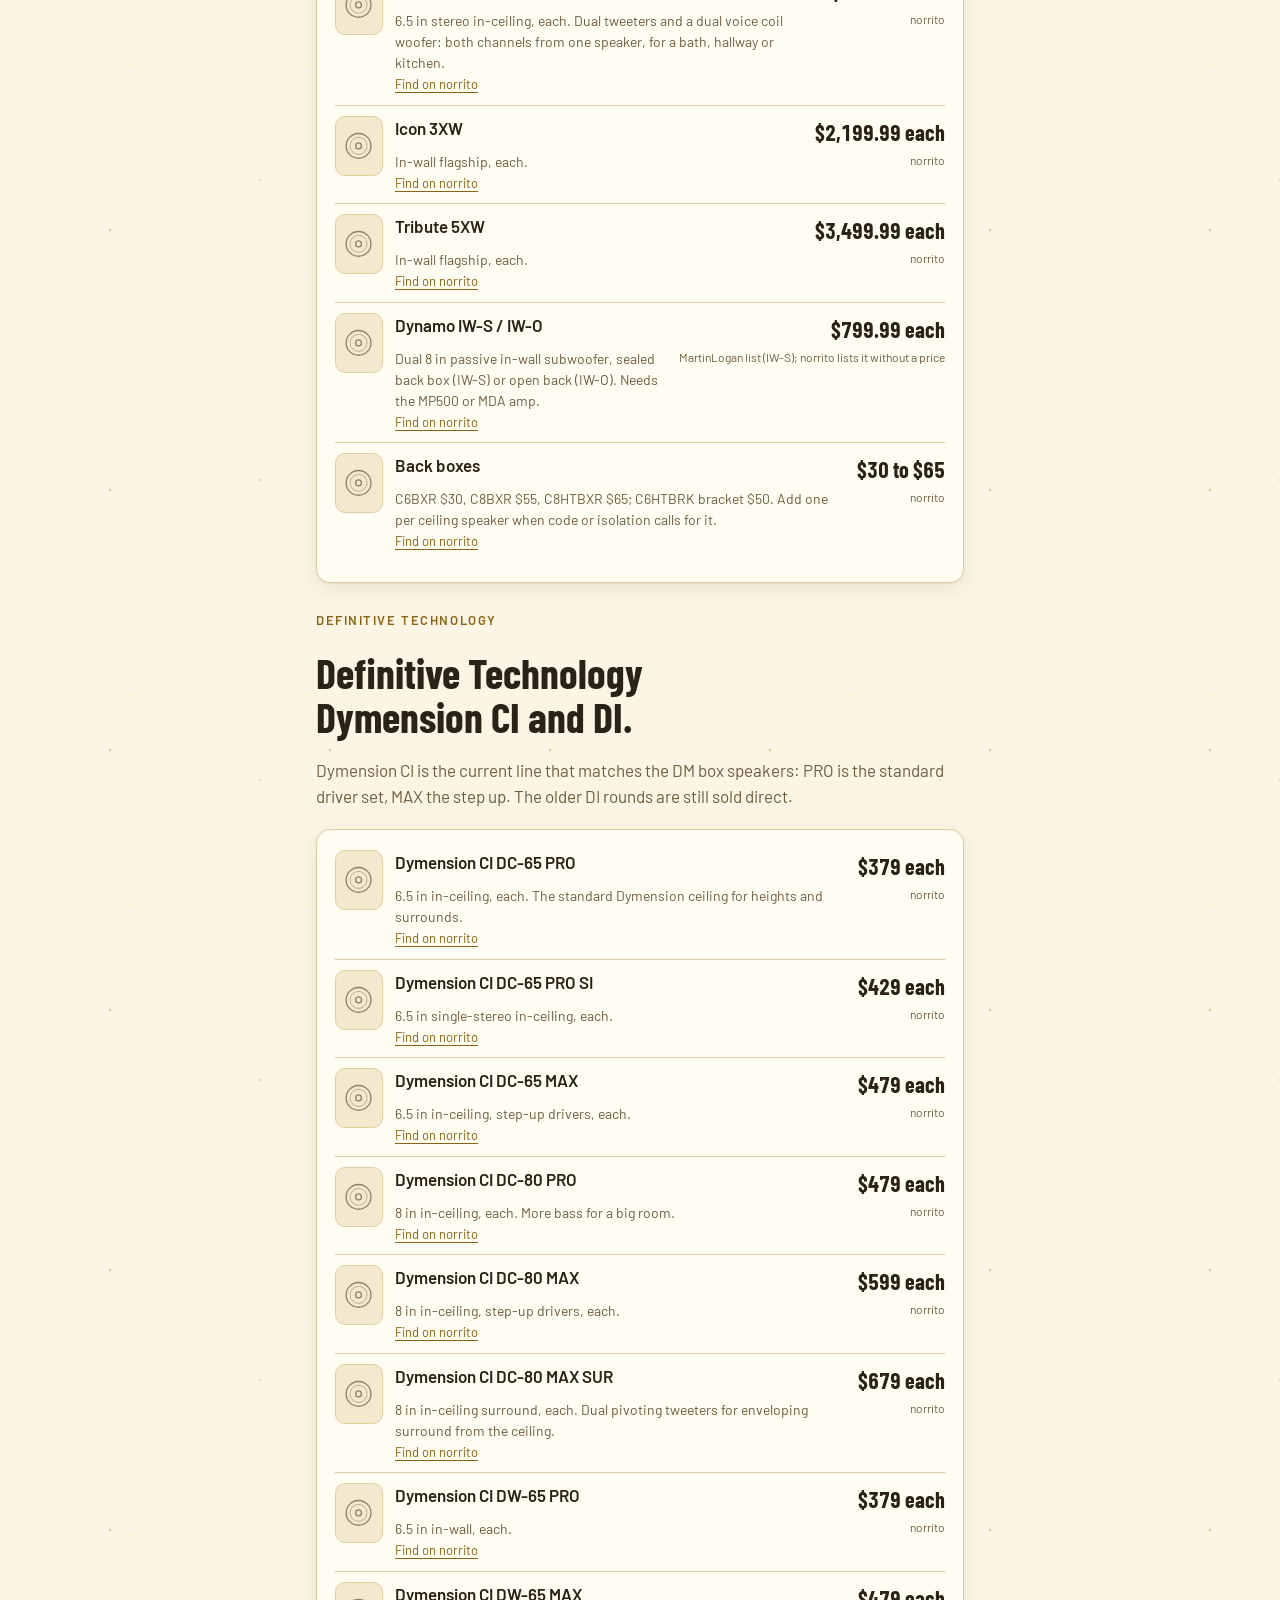
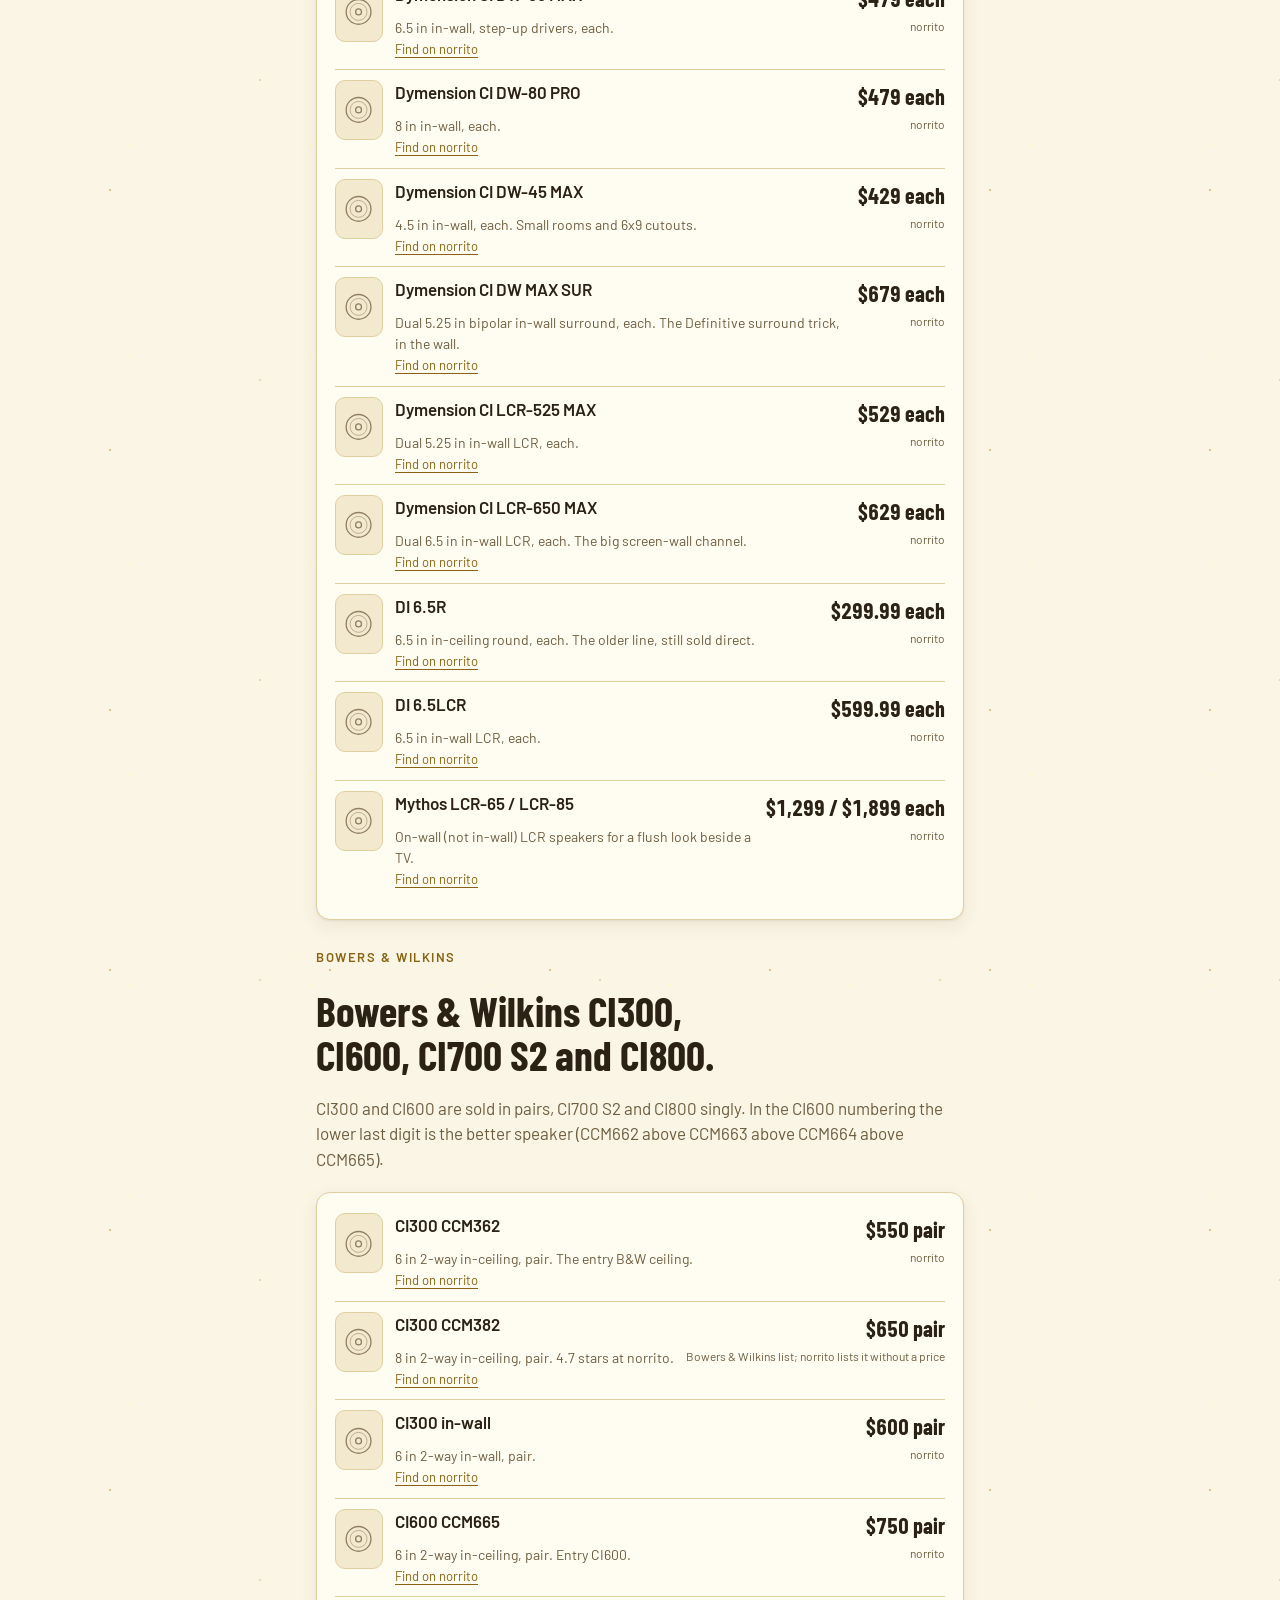
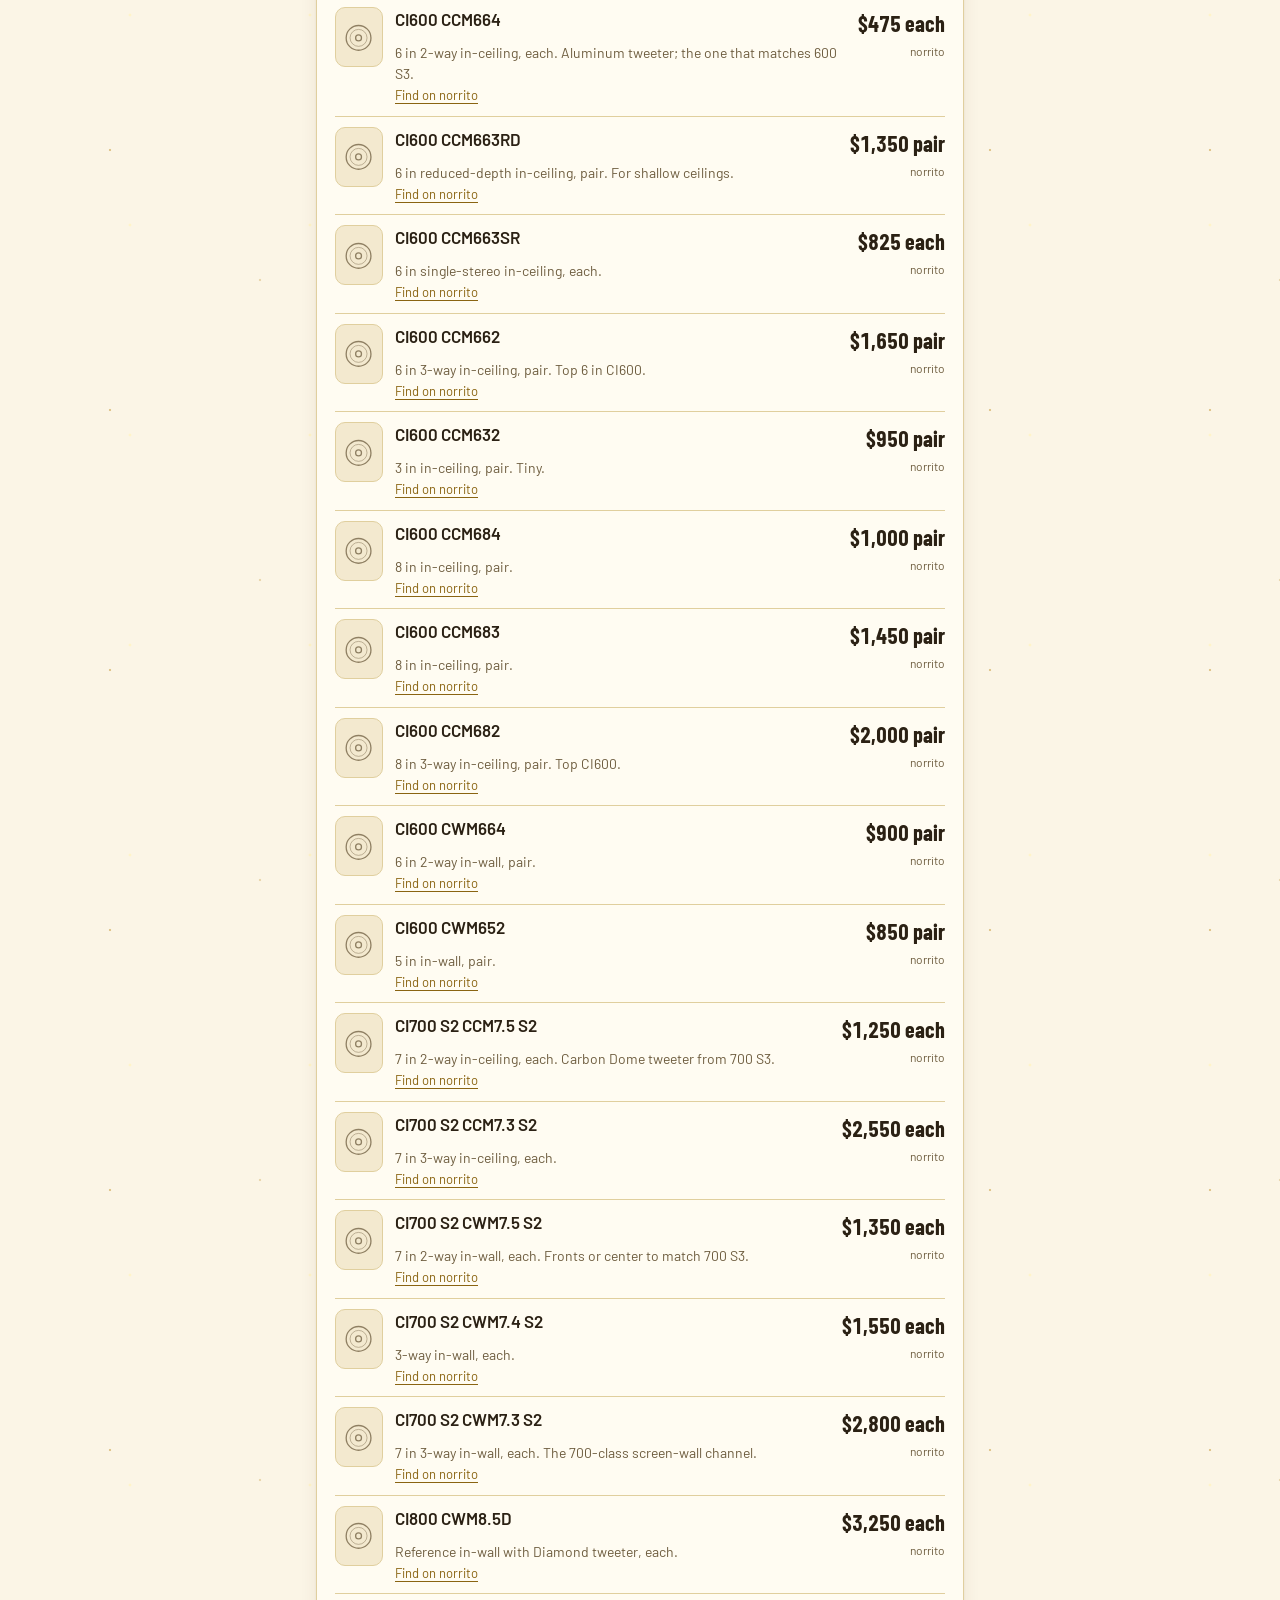
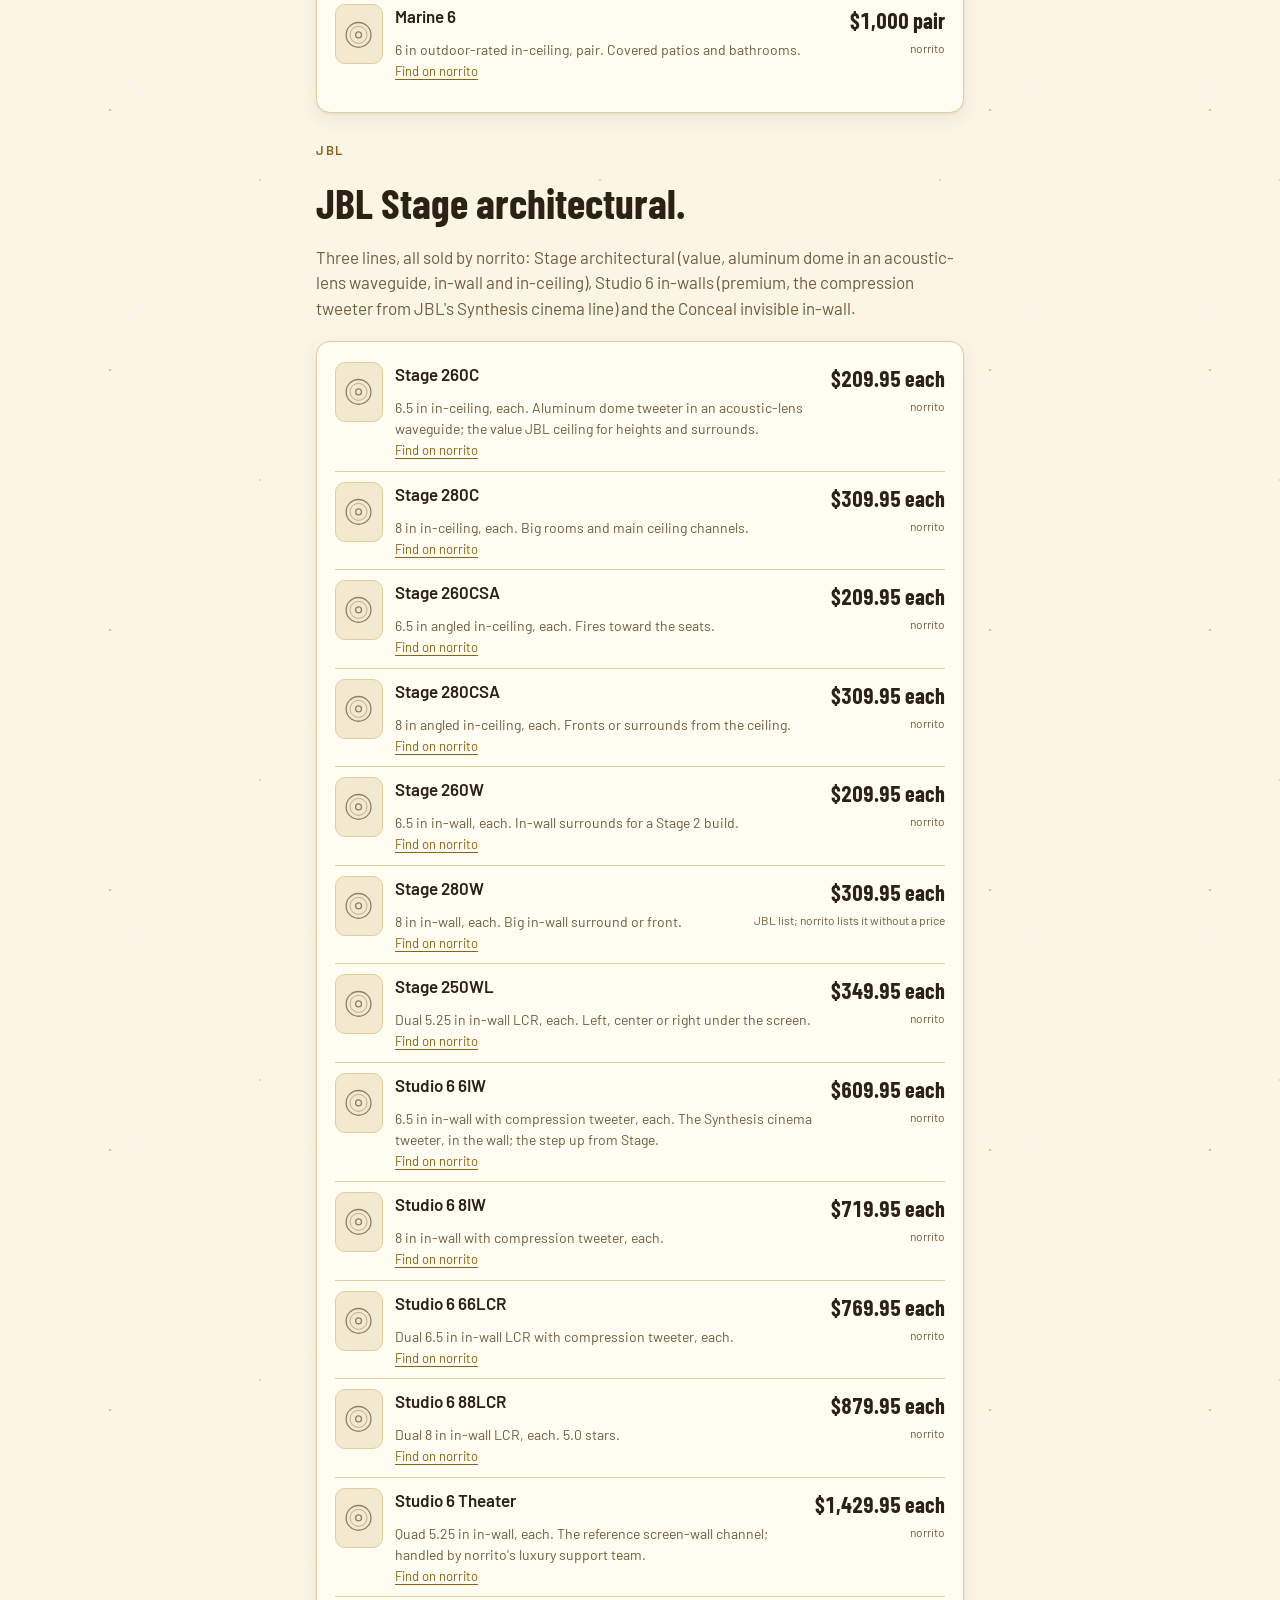
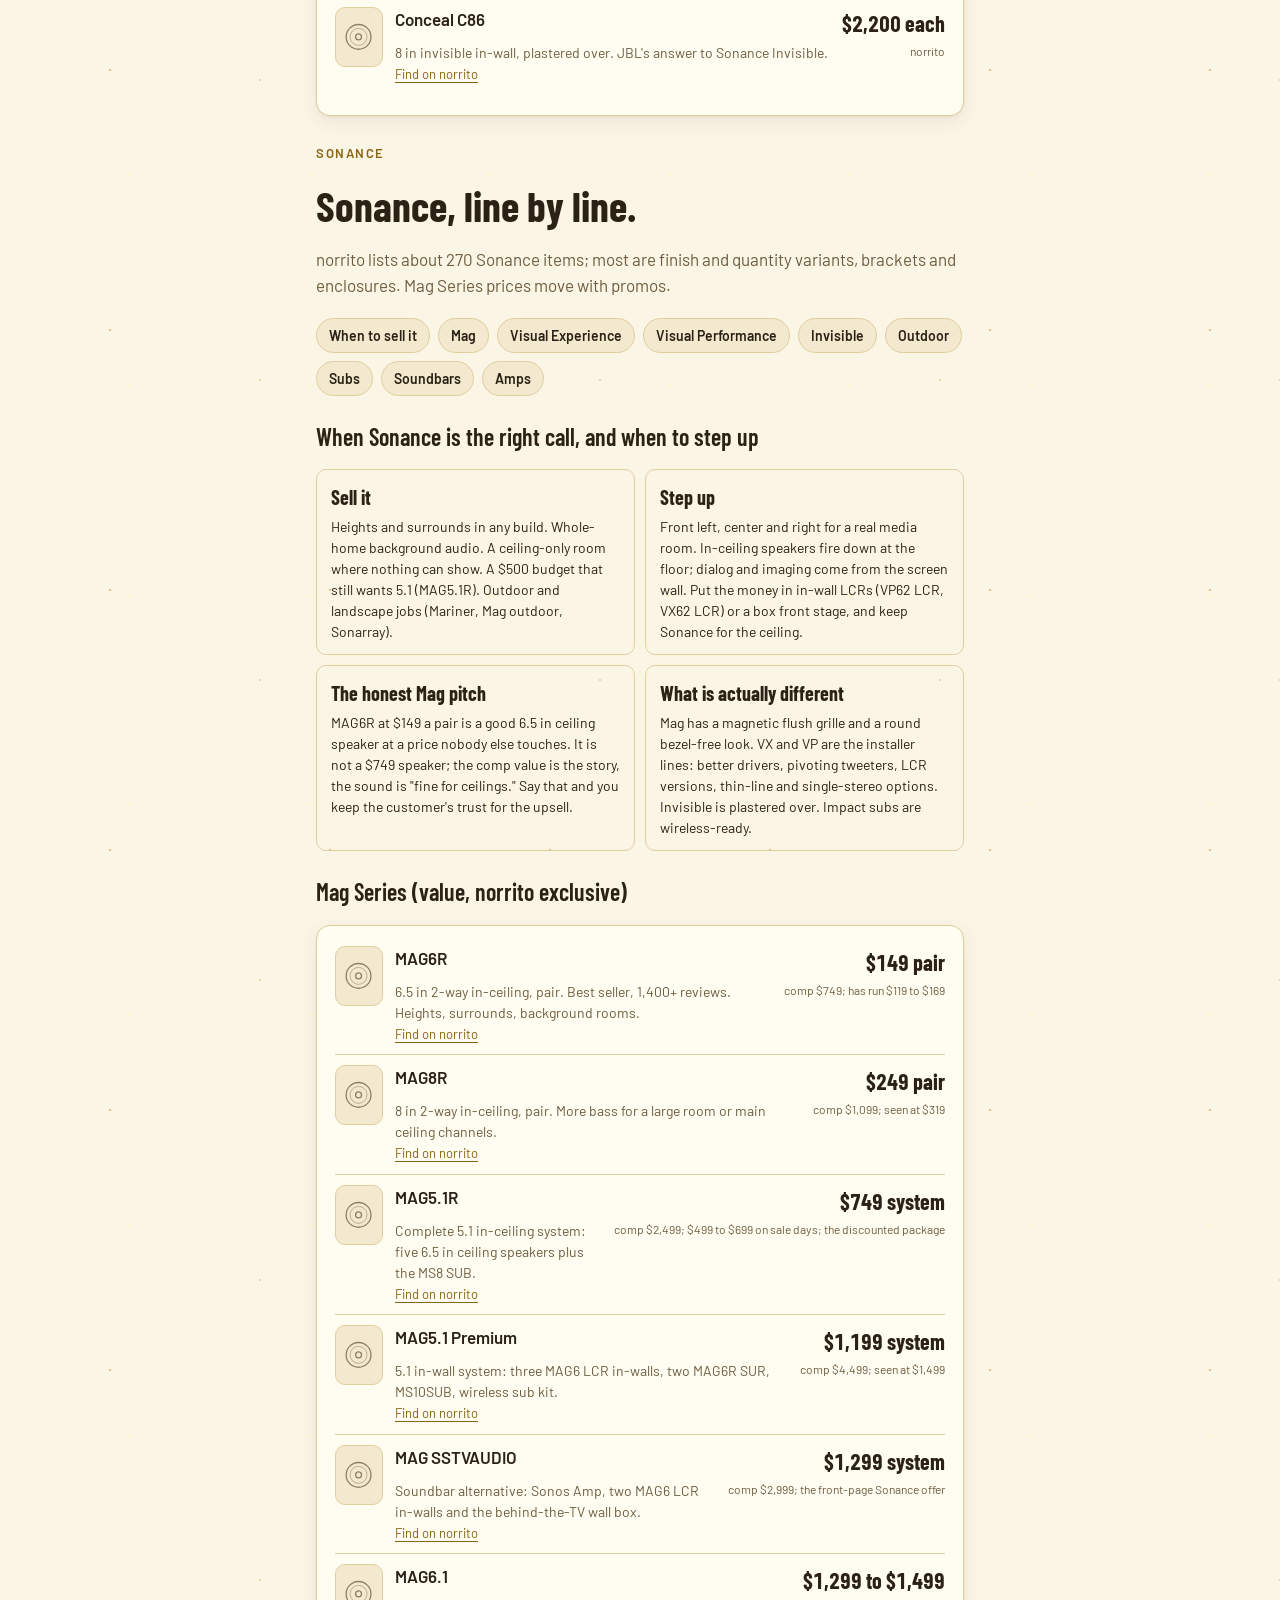
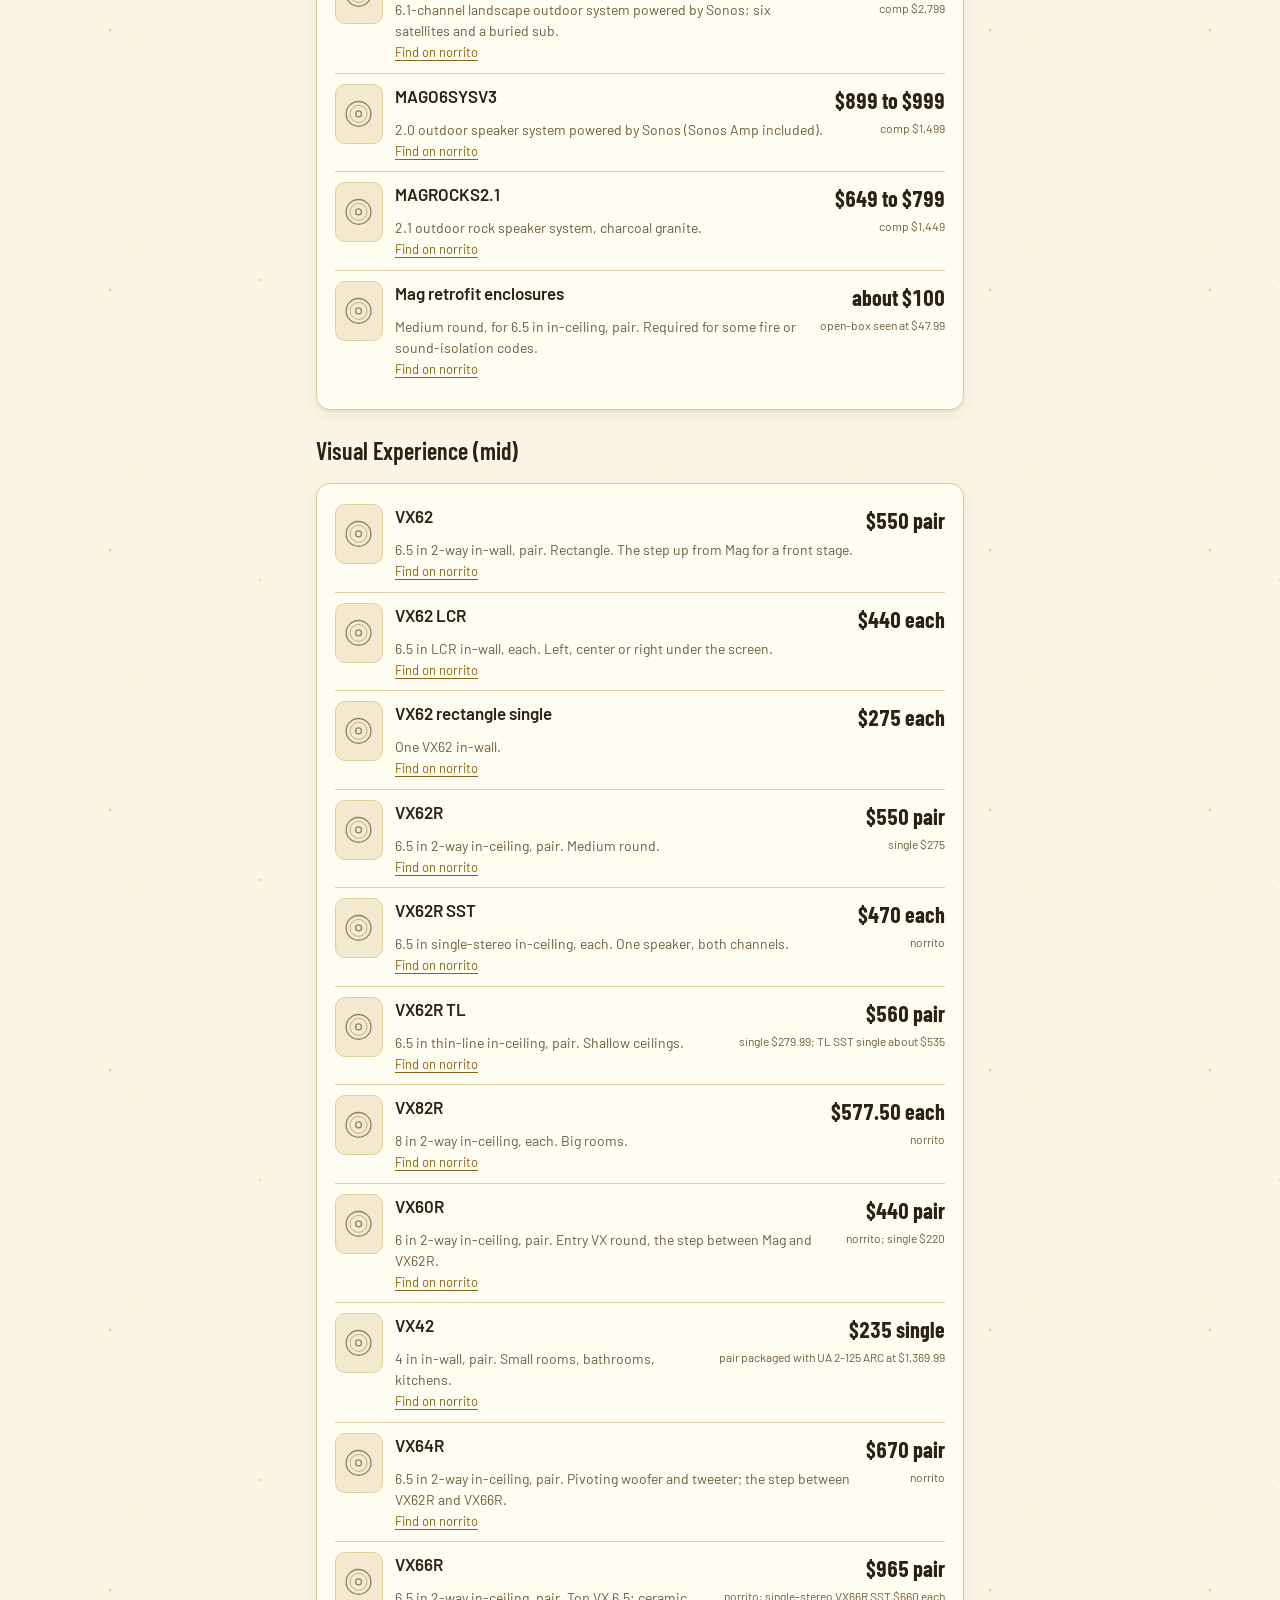
==== commit 9f2e7872: "norrito rename, cream and gold theme, Black Lab picker, Yamaha AVRs - Visible copy and comments: "Be" ====
--- a/brands.html
+++ b/brands.html
@@ -4,9 +4,9 @@
 <meta charset="utf-8">
 <meta name="viewport" content="width=device-width, initial-scale=1, viewport-fit=cover">
 <title>Brand Sheets</title>
-<meta name="description" content="Brand sheets for the architectural and value lines: every model Best Buy sells and ships, with current prices and when to sell each one.">
-<meta name="theme-color" content="#15171c" media="(prefers-color-scheme: dark)">
-<meta name="theme-color" content="#f1f2f4" media="(prefers-color-scheme: light)">
+<meta name="description" content="Brand sheets for the architectural and value lines: every model norrito sells and ships, with current prices and when to sell each one.">
+<meta name="theme-color" content="#1c1509" media="(prefers-color-scheme: dark)">
+<meta name="theme-color" content="#fbf5e6" media="(prefers-color-scheme: light)">
 <meta name="apple-mobile-web-app-capable" content="yes">
 <meta name="mobile-web-app-capable" content="yes">
 <meta name="apple-mobile-web-app-status-bar-style" content="black-translucent">
@@ -55,40 +55,40 @@
   </header>
 
   <section>
-    <p class="eyebrow">Brand sheets · sold and shipped by Best Buy</p>
+    <p class="eyebrow">Brand sheets · sold and shipped by norrito</p>
     <h2>Every in-wall and in-ceiling, line by line.</h2>
-    <p class="muted">For each brand in the app, the in-wall and in-ceiling models Best Buy itself sells and ships, with the prices bestbuy.com showed when pulled (Nov 12 and 13, 2026; every open item re-checked on the product page Nov 13). Marketplace listings, discontinued models and anything Best Buy does not carry are left out entirely. Promo prices move weekly, so confirm before you quote.</p>
+    <p class="muted">For each brand in the app, the in-wall and in-ceiling models norrito itself sells and ships, with the prices norrito showed when pulled (Nov 12 and 13, 2026; every open item re-checked on the product page Nov 13). Marketplace listings, discontinued models and anything norrito does not carry are left out entirely. Promo prices move weekly, so confirm before you quote.</p>
     <div class="jump">
       <a href="#klipsch">Klipsch</a><a href="#polk">Polk</a><a href="#kef">KEF</a><a href="#martinlogan">MartinLogan</a><a href="#deftech">Definitive Technology</a><a href="#bw">Bowers &amp; Wilkins</a><a href="#jbl">JBL</a><a href="#sonance">Sonance</a><a href="#yamaha">Yamaha</a><a href="#sonos">Sonos</a><a href="#russound">Russound</a><a href="#rel">REL</a><a href="#rotel">Rotel</a><a href="#arcam">Arcam</a><a href="#wiim">WiiM</a><a href="#soundbars">Soundbars</a>
     </div>
     <div class="use">
-      <div><b>Reading the sheets</b><span>Every row is a model Best Buy itself sells and ships. "Verify" or "price in cart" means Best Buy lists it but the price was not on the page when pulled; a maker's price fills the gap where the note says so. Third-party marketplace listings on bestbuy.com are not here at all.</span></div>
-      <div><b>Not at Best Buy</b><span>Sony, SVS and DALI have no in-wall or in-ceiling line, so the builder swaps in Klipsch CDT-5650-C II ceilings and R-5502-W II in-walls for them and says so on the line. ELAC Debut 3.0 and the Yamaha box speakers have gone to marketplace sellers, so they are out of the app; Yamaha keeps the NS-IC600 on clearance.</span></div>
+      <div><b>Reading the sheets</b><span>Every row is a model norrito itself sells and ships. "Verify" or "price in cart" means norrito lists it but the price was not on the page when pulled; a maker's price fills the gap where the note says so. Third-party marketplace listings on norrito are not here at all.</span></div>
+      <div><b>Not at norrito</b><span>Sony, SVS and DALI have no in-wall or in-ceiling line, so the builder swaps in Klipsch CDT-5650-C II ceilings and R-5502-W II in-walls for them and says so on the line. ELAC Debut 3.0 and the Yamaha box speakers have gone to marketplace sellers, so they are out of the app; Yamaha keeps the NS-IC600 on clearance.</span></div>
     </div>
   </section>
 
   <section class="sec" id="klipsch">
     <p class="eyebrow">Klipsch</p>
     <h2>Klipsch in-wall and in-ceiling.</h2>
-    <p class="muted">The CDT ceilings and the R-5502-W II in-wall, all with the Tractrix horn. Pairs the Reference and Reference Premiere box families with hidden surrounds and heights, or builds a whole hidden theater. Not at Best Buy: R-2650-C II, R-5650-W II, R-5800-W II, CS-16C II, and the CDT-2650-C II is gone.</p>
+    <p class="muted">The CDT ceilings and the R-5502-W II in-wall, all with the Tractrix horn. Pairs the Reference and Reference Premiere box families with hidden surrounds and heights, or builds a whole hidden theater. Not at norrito: R-2650-C II, R-5650-W II, R-5800-W II, CS-16C II, and the CDT-2650-C II is gone.</p>
     <div class="card"><div class="tbl" id="klipsch-t"></div></div>
   </section>
   <section class="sec" id="polk">
     <p class="eyebrow">Polk Audio</p>
     <h2>Polk Vanishing Series.</h2>
-    <p class="muted">Thin-bezel, paintable in-walls and in-ceilings. The RC80i / RC60i / RC85i rounds that used to be the value pick are gone from Best Buy and the V-series never came, so the RT line is what you quote.</p>
+    <p class="muted">Thin-bezel, paintable in-walls and in-ceilings. The RC80i / RC60i / RC85i rounds that used to be the value pick are gone from norrito and the V-series never came, so the RT line is what you quote.</p>
     <div class="card"><div class="tbl" id="polk-t"></div></div>
   </section>
   <section class="sec" id="kef">
     <p class="eyebrow">KEF</p>
     <h2>KEF Ci Series.</h2>
-    <p class="muted">Uni-Q in the wall and ceiling: the Q-badged Ci models match the Q Series, the THX reference models match R Series. Deep bench at Best Buy, all sold direct.</p>
+    <p class="muted">Uni-Q in the wall and ceiling: the Q-badged Ci models match the Q Series, the THX reference models match R Series. Deep bench at norrito, all sold direct.</p>
     <div class="card"><div class="tbl" id="kef-t"></div></div>
   </section>
   <section class="sec" id="martinlogan">
     <p class="eyebrow">MartinLogan</p>
     <h2>MartinLogan Motion CI, Motion XT CI and Installer Series.</h2>
-    <p class="muted">Motion CI and XT CI carry the Folded Motion tweeter from the box speakers. Installer Series is the budget line; Helos are angled ceilings; Icon and Tribute are the in-wall flagships. The angled XTC8-HT is gone from Best Buy.</p>
+    <p class="muted">Motion CI and XT CI carry the Folded Motion tweeter from the box speakers. Installer Series is the budget line; Helos are angled ceilings; Icon and Tribute are the in-wall flagships. The angled XTC8-HT is gone from norrito.</p>
     <div class="card"><div class="tbl" id="ml-t"></div></div>
   </section>
   <section class="sec" id="deftech">
@@ -106,14 +106,14 @@
   <section class="sec" id="jbl">
     <p class="eyebrow">JBL</p>
     <h2>JBL Stage architectural.</h2>
-    <p class="muted">Three lines, all sold by Best Buy: Stage architectural (value, aluminum dome in an acoustic-lens waveguide, in-wall and in-ceiling), Studio 6 in-walls (premium, the compression tweeter from JBL's Synthesis cinema line) and the Conceal invisible in-wall.</p>
+    <p class="muted">Three lines, all sold by norrito: Stage architectural (value, aluminum dome in an acoustic-lens waveguide, in-wall and in-ceiling), Studio 6 in-walls (premium, the compression tweeter from JBL's Synthesis cinema line) and the Conceal invisible in-wall.</p>
     <div class="card"><div class="tbl" id="jbl-t"></div></div>
   </section>
 
   <section class="sec" id="sonance">
     <p class="eyebrow">Sonance</p>
     <h2>Sonance, line by line.</h2>
-    <p class="muted">Best Buy lists about 270 Sonance items; most are finish and quantity variants, brackets and enclosures. Mag Series prices move with promos.</p>
+    <p class="muted">norrito lists about 270 Sonance items; most are finish and quantity variants, brackets and enclosures. Mag Series prices move with promos.</p>
     <div class="jump">
       <a href="#when">When to sell it</a><a href="#mag">Mag</a><a href="#vx">Visual Experience</a><a href="#vp">Visual Performance</a><a href="#is">Invisible</a><a href="#out">Outdoor</a><a href="#subs">Subs</a><a href="#bars">Soundbars</a><a href="#amps">Amps</a>
     </div>
@@ -130,7 +130,7 @@
   </section>
 
   <section class="sec" id="mag">
-    <h3>Mag Series (value, Best Buy exclusive)</h3>
+    <h3>Mag Series (value, norrito exclusive)</h3>
     <div class="card"><div class="tbl" id="mag-t"></div></div>
   </section>
   <section class="sec" id="vx">
@@ -166,13 +166,13 @@
   <section class="sec" id="yamaha">
     <p class="eyebrow">Yamaha</p>
     <h2>Yamaha, what is left.</h2>
-    <p class="muted">Best Buy has let the Yamaha speaker line go to marketplace sellers. Two pieces are still sold by Best Buy itself: the NS-IC600 in-ceiling, on clearance, and the NS-AW294 outdoor pair.</p>
+    <p class="muted">norrito has let the Yamaha speaker line go to marketplace sellers. Two pieces are still sold by norrito itself: the NS-IC600 in-ceiling, on clearance, and the NS-AW294 outdoor pair.</p>
     <div class="card"><div class="tbl" id="yam-t"></div></div>
   </section>
   <section class="sec" id="sonos">
     <p class="eyebrow">Sonos</p>
     <h2>Sonos Architectural by Sonance.</h2>
-    <p class="muted">Passive speakers built by Sonance and tuned by Sonos Amp with Trueplay. Every pair needs an Amp, so quote them together. Best Buy sells the two in-ceilings and the outdoor pair; the in-wall pair is marketplace only now.</p>
+    <p class="muted">Passive speakers built by Sonance and tuned by Sonos Amp with Trueplay. Every pair needs an Amp, so quote them together. norrito sells the two in-ceilings and the outdoor pair; the in-wall pair is marketplace only now.</p>
     <div class="card"><div class="tbl" id="sonos-t"></div></div>
   </section>
   <section class="sec" id="russound">
@@ -183,37 +183,37 @@
   </section>
 
   <section class="sec" id="rel">
-    <p class="eyebrow">REL · sold and shipped by Best Buy</p>
+    <p class="eyebrow">REL · sold and shipped by norrito</p>
     <h2>REL subwoofers, bottom to top.</h2>
-    <p class="muted">Two lines: HT (sealed, Class D, built for theater) and T/x (down-firing with a passive radiator, the music REL), plus the Classic walnut models, the under-couch Planar and the Carbon Special at the top. The builder's REL chip picks the HT model at each level and names the T/x alternative. Prices from bestbuy.com, Nov 15, 2026; the S/812 and S/510 are gone.</p>
+    <p class="muted">Two lines: HT (sealed, Class D, built for theater) and T/x (down-firing with a passive radiator, the music REL), plus the Classic walnut models, the under-couch Planar and the Carbon Special at the top. The builder's REL chip picks the HT model at each level and names the T/x alternative. Prices from norrito, Nov 15, 2026; the S/812 and S/510 are gone.</p>
     <div class="card"><div class="tbl" id="rel-list"></div></div>
   </section>
 
   <section class="sec" id="rotel">
-    <p class="eyebrow">Rotel and Michi · sold and shipped by Best Buy</p>
+    <p class="eyebrow">Rotel and Michi · sold and shipped by norrito</p>
     <h2>Rotel integrateds, separates and multichannel amps.</h2>
     <p class="muted">Rotel is the two-channel brand with a full separates line: integrateds from the A8 to the RA-1592 MKII, the RC preamps and RB power amps, five- and seven-channel RMB amps for a processor, and Michi at the top. In the builder, Rotel appears as a tappable alternative under the receiver line on stereo, 5-, 7-, 9- and 11-channel builds.</p>
     <div class="card"><div class="tbl" id="rotel-list"></div></div>
   </section>
 
   <section class="sec" id="arcam">
-    <p class="eyebrow">Arcam · sold and shipped by Best Buy</p>
+    <p class="eyebrow">Arcam · sold and shipped by norrito</p>
     <h2>Arcam receivers, the AVA15 and the Radia line.</h2>
     <p class="muted">Four 7.1 receivers (AVR5 to AVR31, Class G at the top), the new AVA15 nine-channel AV amplifier and AVP45 processor, and the Radia stereo line. Arcam shows up in the builder as the alternative under the receiver line from Mid up.</p>
     <div class="card"><div class="tbl" id="arcam-list"></div></div>
   </section>
 
   <section class="sec" id="wiim">
-    <p class="eyebrow">WiiM · sold and shipped by Best Buy</p>
+    <p class="eyebrow">WiiM · sold and shipped by norrito</p>
     <h2>WiiM streaming amps and the WiiM soundbar.</h2>
-    <p class="muted">The receiver alternative for a music-first stereo or 2.1 room: a small amp with every streaming service in the app, HDMI ARC from the TV, a sub out and room correction. No surround and no path to a center or rears, so it is for the customer who will never grow into 5.1. In the Family builder, a 2-channel build shows a "WiiM amp" chip under the receiver level. Prices are what bestbuy.com showed on Nov 15, 2026.</p>
+    <p class="muted">The receiver alternative for a music-first stereo or 2.1 room: a small amp with every streaming service in the app, HDMI ARC from the TV, a sub out and room correction. No surround and no path to a center or rears, so it is for the customer who will never grow into 5.1. In the Family builder, a 2-channel build shows a "WiiM amp" chip under the receiver level. Prices are what norrito showed on Nov 15, 2026.</p>
     <div class="card"><div class="tbl" id="wiim-list"></div></div>
   </section>
 
   <section class="sec" id="soundbars">
-    <p class="eyebrow">Soundbars · sold and shipped by Best Buy</p>
+    <p class="eyebrow">Soundbars · sold and shipped by norrito</p>
     <h2>High-end soundbar systems, brand by brand.</h2>
-    <p class="muted">The flagship and the step-down bar from each top TV and audio brand, with what ships in the box and the brand's own wireless sub and rear kits. Prices are what bestbuy.com showed on Nov 15, 2026; confirm before you quote. Build any of them with a budget in the <a href="family.html?kind=bar">Family builder</a>.</p>
+    <p class="muted">The flagship and the step-down bar from each top TV and audio brand, with what ships in the box and the brand's own wireless sub and rear kits. Prices are what norrito showed on Nov 15, 2026; confirm before you quote. Build any of them with a budget in the <a href="family.html?kind=bar">Family builder</a>.</p>
     <div class="card"><div class="tbl" id="bars-list"></div></div>
   </section>
 
@@ -225,7 +225,7 @@
     </div>
   </section>
 
-  <footer>Prices from bestbuy.com, Nov 12 and 13, 2026, each unless noted; "comp" is Best Buy's comparable value when shown. "List" or the maker's name marks a price taken from the brand's own store or dealer list when bestbuy.com did not show one. Pulled by search of bestbuy.com product pages, not a full catalog browse, so a model that is missing here may still be sold; search it on bestbuy.com and check that the seller line says Best Buy. Most brackets, enclosures and grilles are not listed.</footer>
+  <footer>Prices from norrito, Nov 12 and 13, 2026, each unless noted; "comp" is norrito's comparable value when shown. "List" or the maker's name marks a price taken from the brand's own store or dealer list when norrito did not show one. Pulled by search of norrito product pages, not a full catalog browse, so a model that is missing here may still be sold; search it on norrito and check that the seller line says norrito. Most brackets, enclosures and grilles are not listed.</footer>
 </div>
 
 <script>
@@ -234,119 +234,119 @@
     "klipsch-t": "Klipsch", "polk-t": "Polk Audio", "kef-t": "KEF", "ml-t": "MartinLogan", "deftech-t": "Definitive Technology", "bw-t": "Bowers & Wilkins", "jbl-t": "JBL" };
   function bby(q, id) { return "https://www.bestbuy.com/site/searchpage.jsp?st=" + encodeURIComponent((BRAND[id] || "Sonance") + " " + q); }
   function esc(s) { return String(s == null ? "" : s).replace(/[&<>"']/g, function (ch) { return { "&": "&amp;", "<": "&lt;", ">": "&gt;", '"': "&quot;", "'": "&#39;" }[ch]; }); }
-  // [model, description, price, comp/notes]. Every row is sold and shipped by Best Buy; marketplace, discontinued and not-carried models are not listed.
+  // [model, description, price, comp/notes]. Every row is sold and shipped by norrito; marketplace, discontinued and not-carried models are not listed.
   const T = {
     "klipsch-t": [
-      ["CDT-5650-C II", "6.5 in 2-way in-ceiling, each. Pivoting Cerametallic woofer and swiveling Tractrix horn tweeter: aim it at the seats. The Klipsch pick for heights and surrounds.", "$160.99 each", "Best Buy; comp $429.99; has shown $169.99"],
-      ["CDT-5800-C II", "8 in 2-way in-ceiling, each. More bass for a big room or main ceiling channels; white or black grille.", "$199.99 each", "Best Buy; comp $489.99"],
-      ["R-5502-W II", "Dual 5.25 in 2-way in-wall LCR, each. Mounts horizontal or vertical: left, center or right. The in-wall front stage for a Reference build.", "$219.99 each", "Best Buy; comp $489"],
+      ["CDT-5650-C II", "6.5 in 2-way in-ceiling, each. Pivoting Cerametallic woofer and swiveling Tractrix horn tweeter: aim it at the seats. The Klipsch pick for heights and surrounds.", "$160.99 each", "norrito; comp $429.99; has shown $169.99"],
+      ["CDT-5800-C II", "8 in 2-way in-ceiling, each. More bass for a big room or main ceiling channels; white or black grille.", "$199.99 each", "norrito; comp $489.99"],
+      ["R-5502-W II", "Dual 5.25 in 2-way in-wall LCR, each. Mounts horizontal or vertical: left, center or right. The in-wall front stage for a Reference build.", "$219.99 each", "norrito; comp $489"],
     ],
     "polk-t": [
-      ["265-RT", "Dual 6.5 in 3-way in-wall, each. Vanishing Series: thin paintable bezel, Power Port bass. Left, right or (horizontal) center.", "$223.99 each", "Best Buy"],
-      ["265-LS", "6.5 in 3-way in-wall, each. The step-up in-wall with better drivers; a front stage to match Reserve.", "$379 each", "Best Buy"],
-      ["70-RT", "7 in 3-way in-ceiling, each. The Polk ceiling speaker for heights and surrounds; angled midrange and tweeter.", "$199 each", "Best Buy"],
-      ["90-RT", "9 in 3-way in-ceiling, each. Big rooms and main ceiling channels.", "$299 each", "Best Buy"],
-      ["RC6s", "6.5 in single-stereo in-ceiling, each. One speaker, both channels, for a hallway or bath. 4.5 stars.", "$149 list", "Best Buy; price shows in cart"],
+      ["265-RT", "Dual 6.5 in 3-way in-wall, each. Vanishing Series: thin paintable bezel, Power Port bass. Left, right or (horizontal) center.", "$223.99 each", "norrito"],
+      ["265-LS", "6.5 in 3-way in-wall, each. The step-up in-wall with better drivers; a front stage to match Reserve.", "$379 each", "norrito"],
+      ["70-RT", "7 in 3-way in-ceiling, each. The Polk ceiling speaker for heights and surrounds; angled midrange and tweeter.", "$199 each", "norrito"],
+      ["90-RT", "9 in 3-way in-ceiling, each. Big rooms and main ceiling channels.", "$299 each", "norrito"],
+      ["RC6s", "6.5 in single-stereo in-ceiling, each. One speaker, both channels, for a hallway or bath. 4.5 stars.", "$149 list", "norrito; price shows in cart"],
     ],
     "kef-t": [
-      ["Ci160QR", "6.5 in Uni-Q round in-ceiling, each. The Q Series in the ceiling; one-point imaging off-axis.", "$499.99 each", "Best Buy"],
-      ["Ci160QS", "6.5 in Uni-Q square, in-wall or in-ceiling, each.", "$499.99 each", "Best Buy"],
-      ["Ci200QR", "8 in Uni-Q round in-ceiling, each. More bass for main channels.", "$599.99 each", "Best Buy"],
-      ["Ci160QL", "6.5 in Uni-Q rectangular in-wall, each. The Q Series in the wall.", "$499.99 each", "Best Buy"],
-      ["Ci4100QL-THX", "Quad 4 in woofers + Uni-Q in-wall LCR, THX Ultra. The in-wall front stage for R Series.", "$699.99 each", "Best Buy"],
-      ["Ci160RR-THX", "6.5 in Uni-Q reference in-ceiling, THX, each.", "$999.99 each", "Best Buy"],
-      ["Ci200RR-THX", "8 in Uni-Q reference in-ceiling, THX, each.", "$1,199.99 each", "Best Buy"],
-      ["Ci200RS-THX", "8 in Uni-Q reference square (in-wall), THX, each.", "$1,199.99 each", "Best Buy"],
-      ["Ci3160RLM-THX", "Three 6.5 in + Uni-Q in-wall, THX. Reference-grade hidden fronts.", "$2,299.99 each", "Best Buy"],
-      ["Ci5160RLM-THX", "Five 6.5 in + Uni-Q in-wall flagship, THX.", "$3,299.99 each", "Best Buy"],
-      ["Ci3160RLB-THX", "In-wall passive subwoofer, three 6.5 in. Needs a power amp.", "$1,299.99 each", "Best Buy"],
-      ["Ci160ES", "6.5 in in-ceiling / in-wall, E Series, PAIR. The value KEF: $200 a speaker, and still a real KEF.", "$399.99 pair", "Best Buy; confirmed sold as a pair"],
-      ["Ci160.2CL / Ci160.2CS", "6.5 in in-wall, Ci-C Series, each. Rectangular (CL) or square (CS).", "$399.99 each", "Best Buy"],
-      ["Ci160CRds", "6.5 in dual-stereo in-ceiling (Ci-C), each. One speaker, both channels.", "$399.99 each", "Best Buy"],
-      ["Ci200.2CR", "8 in in-ceiling (Ci-C), each.", "$499.99 each", "Best Buy"],
-      ["Ci130.2CS", "5.25 in square in-wall / in-ceiling (Ci-C), each. Small rooms.", "$299.99 each", "Best Buy"],
-      ["Ci200QL", "8 in Uni-Q rectangular in-wall, each.", "$599.99 each", "KEF list; Best Buy lists it without a price"],
-      ["Ci-E Series 8 in", "8 in in-ceiling, E Series, pair. 5.0 stars.", "verify", "Best Buy lists it; price not on the page when pulled"],
-      ["Ci130QRfl / Ci130QSfl", "5.25 in Uni-Q flush-mount, round or square, each. Frameless, sits flush with the drywall.", "$599.99 each", "Best Buy"],
-      ["Ci3120QLM-THX", "Dual 4.75 in + Uni-Q in-wall, THX Select, each. The compact in-wall LCR between Ci4100QL and Ci3160RLM.", "$1,299.99 each", "Best Buy"],
+      ["Ci160QR", "6.5 in Uni-Q round in-ceiling, each. The Q Series in the ceiling; one-point imaging off-axis.", "$499.99 each", "norrito"],
+      ["Ci160QS", "6.5 in Uni-Q square, in-wall or in-ceiling, each.", "$499.99 each", "norrito"],
+      ["Ci200QR", "8 in Uni-Q round in-ceiling, each. More bass for main channels.", "$599.99 each", "norrito"],
+      ["Ci160QL", "6.5 in Uni-Q rectangular in-wall, each. The Q Series in the wall.", "$499.99 each", "norrito"],
+      ["Ci4100QL-THX", "Quad 4 in woofers + Uni-Q in-wall LCR, THX Ultra. The in-wall front stage for R Series.", "$699.99 each", "norrito"],
+      ["Ci160RR-THX", "6.5 in Uni-Q reference in-ceiling, THX, each.", "$999.99 each", "norrito"],
+      ["Ci200RR-THX", "8 in Uni-Q reference in-ceiling, THX, each.", "$1,199.99 each", "norrito"],
+      ["Ci200RS-THX", "8 in Uni-Q reference square (in-wall), THX, each.", "$1,199.99 each", "norrito"],
+      ["Ci3160RLM-THX", "Three 6.5 in + Uni-Q in-wall, THX. Reference-grade hidden fronts.", "$2,299.99 each", "norrito"],
+      ["Ci5160RLM-THX", "Five 6.5 in + Uni-Q in-wall flagship, THX.", "$3,299.99 each", "norrito"],
+      ["Ci3160RLB-THX", "In-wall passive subwoofer, three 6.5 in. Needs a power amp.", "$1,299.99 each", "norrito"],
+      ["Ci160ES", "6.5 in in-ceiling / in-wall, E Series, PAIR. The value KEF: $200 a speaker, and still a real KEF.", "$399.99 pair", "norrito; confirmed sold as a pair"],
+      ["Ci160.2CL / Ci160.2CS", "6.5 in in-wall, Ci-C Series, each. Rectangular (CL) or square (CS).", "$399.99 each", "norrito"],
+      ["Ci160CRds", "6.5 in dual-stereo in-ceiling (Ci-C), each. One speaker, both channels.", "$399.99 each", "norrito"],
+      ["Ci200.2CR", "8 in in-ceiling (Ci-C), each.", "$499.99 each", "norrito"],
+      ["Ci130.2CS", "5.25 in square in-wall / in-ceiling (Ci-C), each. Small rooms.", "$299.99 each", "norrito"],
+      ["Ci200QL", "8 in Uni-Q rectangular in-wall, each.", "$599.99 each", "KEF list; norrito lists it without a price"],
+      ["Ci-E Series 8 in", "8 in in-ceiling, E Series, pair. 5.0 stars.", "verify", "norrito lists it; price not on the page when pulled"],
+      ["Ci130QRfl / Ci130QSfl", "5.25 in Uni-Q flush-mount, round or square, each. Frameless, sits flush with the drywall.", "$599.99 each", "norrito"],
+      ["Ci3120QLM-THX", "Dual 4.75 in + Uni-Q in-wall, THX Select, each. The compact in-wall LCR between Ci4100QL and Ci3160RLM.", "$1,299.99 each", "norrito"],
     ],
     "ml-t": [
-      ["Motion CI MC6", "6.5 in in-ceiling with Folded Motion tweeter, each. Heights and surrounds that match Motion boxes.", "$499.99 each", "Best Buy"],
-      ["Motion CI MC6-HT", "6.5 in angled in-ceiling, each. Fires toward the seats; front or surround channels from the ceiling.", "$549.99 each", "Best Buy"],
-      ["Motion CI MC8", "8 in in-ceiling, each.", "$549.99 each", "Best Buy"],
-      ["Motion CI MC4", "4 in in-ceiling, each. Small rooms.", "$349.99 each", "Best Buy"],
-      ["Motion CI MW6", "6.5 in in-wall, each.", "$599.99 each", "Best Buy"],
-      ["Motion CI MW4LCR", "Dual 4 in in-wall LCR, each. Left, center or right.", "$599.99 each", "Best Buy"],
-      ["Motion XT CI XTC8", "8 in in-ceiling with the XT Folded Motion tweeter, each.", "$1,099.99 each", "Best Buy"],
-      ["Motion XT CI XTW6", "6.5 in in-wall, each.", "$899.99 each", "Best Buy"],
-      ["Motion XT CI XTW5LCR", "Dual 5.25 in in-wall LCR, each.", "$1,199.99 each", "Best Buy"],
-      ["Motion XT CI XTW6LCR", "Dual 6.5 in in-wall LCR, each. The big screen-wall channel.", "$1,699.99 each", "Best Buy"],
-      ["Installer Series IC6", "6.5 in in-ceiling, each. The budget MartinLogan ceiling.", "$249.99 each", "Best Buy"],
-      ["Installer Series IC8", "8 in in-ceiling, each.", "$349.99 each", "Best Buy"],
-      ["Installer Series IW6", "6.5 in in-wall, each.", "$279.99 each", "Best Buy"],
-      ["Installer Series IW5LCR", "Dual 5.25 in in-wall LCR, each.", "$399.99 each", "Best Buy"],
-      ["Helos 12", "Angled in-ceiling with Folded Motion tweeter, each. Ceiling fronts that aim at the seats.", "$449.99 each", "Best Buy; seen at $199.99"],
-      ["Helos 22", "6.5 in stereo in-ceiling, each. Dual tweeters and a dual voice coil woofer: both channels from one speaker, for a bath, hallway or kitchen.", "$549.99 each", "Best Buy"],
-      ["Icon 3XW", "In-wall flagship, each.", "$2,199.99 each", "Best Buy"],
-      ["Tribute 5XW", "In-wall flagship, each.", "$3,499.99 each", "Best Buy"],
-      ["Dynamo IW-S / IW-O", "Dual 8 in passive in-wall subwoofer, sealed back box (IW-S) or open back (IW-O). Needs the MP500 or MDA amp.", "$799.99 each", "MartinLogan list (IW-S); Best Buy lists it without a price"],
-      ["Back boxes", "C6BXR $30, C8BXR $55, C8HTBXR $65; C6HTBRK bracket $50. Add one per ceiling speaker when code or isolation calls for it.", "$30 to $65", "Best Buy"],
+      ["Motion CI MC6", "6.5 in in-ceiling with Folded Motion tweeter, each. Heights and surrounds that match Motion boxes.", "$499.99 each", "norrito"],
+      ["Motion CI MC6-HT", "6.5 in angled in-ceiling, each. Fires toward the seats; front or surround channels from the ceiling.", "$549.99 each", "norrito"],
+      ["Motion CI MC8", "8 in in-ceiling, each.", "$549.99 each", "norrito"],
+      ["Motion CI MC4", "4 in in-ceiling, each. Small rooms.", "$349.99 each", "norrito"],
+      ["Motion CI MW6", "6.5 in in-wall, each.", "$599.99 each", "norrito"],
+      ["Motion CI MW4LCR", "Dual 4 in in-wall LCR, each. Left, center or right.", "$599.99 each", "norrito"],
+      ["Motion XT CI XTC8", "8 in in-ceiling with the XT Folded Motion tweeter, each.", "$1,099.99 each", "norrito"],
+      ["Motion XT CI XTW6", "6.5 in in-wall, each.", "$899.99 each", "norrito"],
+      ["Motion XT CI XTW5LCR", "Dual 5.25 in in-wall LCR, each.", "$1,199.99 each", "norrito"],
+      ["Motion XT CI XTW6LCR", "Dual 6.5 in in-wall LCR, each. The big screen-wall channel.", "$1,699.99 each", "norrito"],
+      ["Installer Series IC6", "6.5 in in-ceiling, each. The budget MartinLogan ceiling.", "$249.99 each", "norrito"],
+      ["Installer Series IC8", "8 in in-ceiling, each.", "$349.99 each", "norrito"],
+      ["Installer Series IW6", "6.5 in in-wall, each.", "$279.99 each", "norrito"],
+      ["Installer Series IW5LCR", "Dual 5.25 in in-wall LCR, each.", "$399.99 each", "norrito"],
+      ["Helos 12", "Angled in-ceiling with Folded Motion tweeter, each. Ceiling fronts that aim at the seats.", "$449.99 each", "norrito; seen at $199.99"],
+      ["Helos 22", "6.5 in stereo in-ceiling, each. Dual tweeters and a dual voice coil woofer: both channels from one speaker, for a bath, hallway or kitchen.", "$549.99 each", "norrito"],
+      ["Icon 3XW", "In-wall flagship, each.", "$2,199.99 each", "norrito"],
+      ["Tribute 5XW", "In-wall flagship, each.", "$3,499.99 each", "norrito"],
+      ["Dynamo IW-S / IW-O", "Dual 8 in passive in-wall subwoofer, sealed back box (IW-S) or open back (IW-O). Needs the MP500 or MDA amp.", "$799.99 each", "MartinLogan list (IW-S); norrito lists it without a price"],
+      ["Back boxes", "C6BXR $30, C8BXR $55, C8HTBXR $65; C6HTBRK bracket $50. Add one per ceiling speaker when code or isolation calls for it.", "$30 to $65", "norrito"],
     ],
     "deftech-t": [
-      ["Dymension CI DC-65 PRO", "6.5 in in-ceiling, each. The standard Dymension ceiling for heights and surrounds.", "$379 each", "Best Buy"],
-      ["Dymension CI DC-65 PRO SI", "6.5 in single-stereo in-ceiling, each.", "$429 each", "Best Buy"],
-      ["Dymension CI DC-65 MAX", "6.5 in in-ceiling, step-up drivers, each.", "$479 each", "Best Buy"],
-      ["Dymension CI DC-80 PRO", "8 in in-ceiling, each. More bass for a big room.", "$479 each", "Best Buy"],
-      ["Dymension CI DC-80 MAX", "8 in in-ceiling, step-up drivers, each.", "$599 each", "Best Buy"],
-      ["Dymension CI DC-80 MAX SUR", "8 in in-ceiling surround, each. Dual pivoting tweeters for enveloping surround from the ceiling.", "$679 each", "Best Buy"],
-      ["Dymension CI DW-65 PRO", "6.5 in in-wall, each.", "$379 each", "Best Buy"],
-      ["Dymension CI DW-65 MAX", "6.5 in in-wall, step-up drivers, each.", "$479 each", "Best Buy"],
-      ["Dymension CI DW-80 PRO", "8 in in-wall, each.", "$479 each", "Best Buy"],
-      ["Dymension CI DW-45 MAX", "4.5 in in-wall, each. Small rooms and 6x9 cutouts.", "$429 each", "Best Buy"],
-      ["Dymension CI DW MAX SUR", "Dual 5.25 in bipolar in-wall surround, each. The Definitive surround trick, in the wall.", "$679 each", "Best Buy"],
-      ["Dymension CI LCR-525 MAX", "Dual 5.25 in in-wall LCR, each.", "$529 each", "Best Buy"],
-      ["Dymension CI LCR-650 MAX", "Dual 6.5 in in-wall LCR, each. The big screen-wall channel.", "$629 each", "Best Buy"],
-      ["DI 6.5R", "6.5 in in-ceiling round, each. The older line, still sold direct.", "$299.99 each", "Best Buy"],
-      ["DI 6.5LCR", "6.5 in in-wall LCR, each.", "$599.99 each", "Best Buy"],
-      ["Mythos LCR-65 / LCR-85", "On-wall (not in-wall) LCR speakers for a flush look beside a TV.", "$1,299 / $1,899 each", "Best Buy"],
+      ["Dymension CI DC-65 PRO", "6.5 in in-ceiling, each. The standard Dymension ceiling for heights and surrounds.", "$379 each", "norrito"],
+      ["Dymension CI DC-65 PRO SI", "6.5 in single-stereo in-ceiling, each.", "$429 each", "norrito"],
+      ["Dymension CI DC-65 MAX", "6.5 in in-ceiling, step-up drivers, each.", "$479 each", "norrito"],
+      ["Dymension CI DC-80 PRO", "8 in in-ceiling, each. More bass for a big room.", "$479 each", "norrito"],
+      ["Dymension CI DC-80 MAX", "8 in in-ceiling, step-up drivers, each.", "$599 each", "norrito"],
+      ["Dymension CI DC-80 MAX SUR", "8 in in-ceiling surround, each. Dual pivoting tweeters for enveloping surround from the ceiling.", "$679 each", "norrito"],
+      ["Dymension CI DW-65 PRO", "6.5 in in-wall, each.", "$379 each", "norrito"],
+      ["Dymension CI DW-65 MAX", "6.5 in in-wall, step-up drivers, each.", "$479 each", "norrito"],
+      ["Dymension CI DW-80 PRO", "8 in in-wall, each.", "$479 each", "norrito"],
+      ["Dymension CI DW-45 MAX", "4.5 in in-wall, each. Small rooms and 6x9 cutouts.", "$429 each", "norrito"],
+      ["Dymension CI DW MAX SUR", "Dual 5.25 in bipolar in-wall surround, each. The Definitive surround trick, in the wall.", "$679 each", "norrito"],
+      ["Dymension CI LCR-525 MAX", "Dual 5.25 in in-wall LCR, each.", "$529 each", "norrito"],
+      ["Dymension CI LCR-650 MAX", "Dual 6.5 in in-wall LCR, each. The big screen-wall channel.", "$629 each", "norrito"],
+      ["DI 6.5R", "6.5 in in-ceiling round, each. The older line, still sold direct.", "$299.99 each", "norrito"],
+      ["DI 6.5LCR", "6.5 in in-wall LCR, each.", "$599.99 each", "norrito"],
+      ["Mythos LCR-65 / LCR-85", "On-wall (not in-wall) LCR speakers for a flush look beside a TV.", "$1,299 / $1,899 each", "norrito"],
     ],
     "bw-t": [
-      ["CI300 CCM362", "6 in 2-way in-ceiling, pair. The entry B&W ceiling.", "$550 pair", "Best Buy"],
-      ["CI300 CCM382", "8 in 2-way in-ceiling, pair. 4.7 stars at Best Buy.", "$650 pair", "Bowers & Wilkins list; Best Buy lists it without a price"],
-      ["CI300 in-wall", "6 in 2-way in-wall, pair.", "$600 pair", "Best Buy"],
-      ["CI600 CCM665", "6 in 2-way in-ceiling, pair. Entry CI600.", "$750 pair", "Best Buy"],
-      ["CI600 CCM664", "6 in 2-way in-ceiling, each. Aluminum tweeter; the one that matches 600 S3.", "$475 each", "Best Buy"],
-      ["CI600 CCM663RD", "6 in reduced-depth in-ceiling, pair. For shallow ceilings.", "$1,350 pair", "Best Buy"],
-      ["CI600 CCM663SR", "6 in single-stereo in-ceiling, each.", "$825 each", "Best Buy"],
-      ["CI600 CCM662", "6 in 3-way in-ceiling, pair. Top 6 in CI600.", "$1,650 pair", "Best Buy"],
-      ["CI600 CCM632", "3 in in-ceiling, pair. Tiny.", "$950 pair", "Best Buy"],
-      ["CI600 CCM684", "8 in in-ceiling, pair.", "$1,000 pair", "Best Buy"],
-      ["CI600 CCM683", "8 in in-ceiling, pair.", "$1,450 pair", "Best Buy"],
-      ["CI600 CCM682", "8 in 3-way in-ceiling, pair. Top CI600.", "$2,000 pair", "Best Buy"],
-      ["CI600 CWM664", "6 in 2-way in-wall, pair.", "$900 pair", "Best Buy"],
-      ["CI600 CWM652", "5 in in-wall, pair.", "$850 pair", "Best Buy"],
-      ["CI700 S2 CCM7.5 S2", "7 in 2-way in-ceiling, each. Carbon Dome tweeter from 700 S3.", "$1,250 each", "Best Buy"],
-      ["CI700 S2 CCM7.3 S2", "7 in 3-way in-ceiling, each.", "$2,550 each", "Best Buy"],
-      ["CI700 S2 CWM7.5 S2", "7 in 2-way in-wall, each. Fronts or center to match 700 S3.", "$1,350 each", "Best Buy"],
-      ["CI700 S2 CWM7.4 S2", "3-way in-wall, each.", "$1,550 each", "Best Buy"],
-      ["CI700 S2 CWM7.3 S2", "7 in 3-way in-wall, each. The 700-class screen-wall channel.", "$2,800 each", "Best Buy"],
-      ["CI800 CWM8.5D", "Reference in-wall with Diamond tweeter, each.", "$3,250 each", "Best Buy"],
-      ["Marine 6", "6 in outdoor-rated in-ceiling, pair. Covered patios and bathrooms.", "$1,000 pair", "Best Buy"],
+      ["CI300 CCM362", "6 in 2-way in-ceiling, pair. The entry B&W ceiling.", "$550 pair", "norrito"],
+      ["CI300 CCM382", "8 in 2-way in-ceiling, pair. 4.7 stars at norrito.", "$650 pair", "Bowers & Wilkins list; norrito lists it without a price"],
+      ["CI300 in-wall", "6 in 2-way in-wall, pair.", "$600 pair", "norrito"],
+      ["CI600 CCM665", "6 in 2-way in-ceiling, pair. Entry CI600.", "$750 pair", "norrito"],
+      ["CI600 CCM664", "6 in 2-way in-ceiling, each. Aluminum tweeter; the one that matches 600 S3.", "$475 each", "norrito"],
+      ["CI600 CCM663RD", "6 in reduced-depth in-ceiling, pair. For shallow ceilings.", "$1,350 pair", "norrito"],
+      ["CI600 CCM663SR", "6 in single-stereo in-ceiling, each.", "$825 each", "norrito"],
+      ["CI600 CCM662", "6 in 3-way in-ceiling, pair. Top 6 in CI600.", "$1,650 pair", "norrito"],
+      ["CI600 CCM632", "3 in in-ceiling, pair. Tiny.", "$950 pair", "norrito"],
+      ["CI600 CCM684", "8 in in-ceiling, pair.", "$1,000 pair", "norrito"],
+      ["CI600 CCM683", "8 in in-ceiling, pair.", "$1,450 pair", "norrito"],
+      ["CI600 CCM682", "8 in 3-way in-ceiling, pair. Top CI600.", "$2,000 pair", "norrito"],
+      ["CI600 CWM664", "6 in 2-way in-wall, pair.", "$900 pair", "norrito"],
+      ["CI600 CWM652", "5 in in-wall, pair.", "$850 pair", "norrito"],
+      ["CI700 S2 CCM7.5 S2", "7 in 2-way in-ceiling, each. Carbon Dome tweeter from 700 S3.", "$1,250 each", "norrito"],
+      ["CI700 S2 CCM7.3 S2", "7 in 3-way in-ceiling, each.", "$2,550 each", "norrito"],
+      ["CI700 S2 CWM7.5 S2", "7 in 2-way in-wall, each. Fronts or center to match 700 S3.", "$1,350 each", "norrito"],
+      ["CI700 S2 CWM7.4 S2", "3-way in-wall, each.", "$1,550 each", "norrito"],
+      ["CI700 S2 CWM7.3 S2", "7 in 3-way in-wall, each. The 700-class screen-wall channel.", "$2,800 each", "norrito"],
+      ["CI800 CWM8.5D", "Reference in-wall with Diamond tweeter, each.", "$3,250 each", "norrito"],
+      ["Marine 6", "6 in outdoor-rated in-ceiling, pair. Covered patios and bathrooms.", "$1,000 pair", "norrito"],
     ],
     "jbl-t": [
-      ["Stage 260C", "6.5 in in-ceiling, each. Aluminum dome tweeter in an acoustic-lens waveguide; the value JBL ceiling for heights and surrounds.", "$209.95 each", "Best Buy"],
-      ["Stage 280C", "8 in in-ceiling, each. Big rooms and main ceiling channels.", "$309.95 each", "Best Buy"],
-      ["Stage 260CSA", "6.5 in angled in-ceiling, each. Fires toward the seats.", "$209.95 each", "Best Buy"],
-      ["Stage 280CSA", "8 in angled in-ceiling, each. Fronts or surrounds from the ceiling.", "$309.95 each", "Best Buy"],
-      ["Stage 260W", "6.5 in in-wall, each. In-wall surrounds for a Stage 2 build.", "$209.95 each", "Best Buy"],
-      ["Stage 280W", "8 in in-wall, each. Big in-wall surround or front.", "$309.95 each", "JBL list; Best Buy lists it without a price"],
-      ["Stage 250WL", "Dual 5.25 in in-wall LCR, each. Left, center or right under the screen.", "$349.95 each", "Best Buy"],
-      ["Studio 6 6IW", "6.5 in in-wall with compression tweeter, each. The Synthesis cinema tweeter, in the wall; the step up from Stage.", "$609.95 each", "Best Buy"],
-      ["Studio 6 8IW", "8 in in-wall with compression tweeter, each.", "$719.95 each", "Best Buy"],
-      ["Studio 6 66LCR", "Dual 6.5 in in-wall LCR with compression tweeter, each.", "$769.95 each", "Best Buy"],
-      ["Studio 6 88LCR", "Dual 8 in in-wall LCR, each. 5.0 stars.", "$879.95 each", "Best Buy"],
-      ["Studio 6 Theater", "Quad 5.25 in in-wall, each. The reference screen-wall channel; handled by Best Buy's luxury support team.", "$1,429.95 each", "Best Buy"],
-      ["Conceal C86", "8 in invisible in-wall, plastered over. JBL's answer to Sonance Invisible.", "$2,200 each", "Best Buy"],
+      ["Stage 260C", "6.5 in in-ceiling, each. Aluminum dome tweeter in an acoustic-lens waveguide; the value JBL ceiling for heights and surrounds.", "$209.95 each", "norrito"],
+      ["Stage 280C", "8 in in-ceiling, each. Big rooms and main ceiling channels.", "$309.95 each", "norrito"],
+      ["Stage 260CSA", "6.5 in angled in-ceiling, each. Fires toward the seats.", "$209.95 each", "norrito"],
+      ["Stage 280CSA", "8 in angled in-ceiling, each. Fronts or surrounds from the ceiling.", "$309.95 each", "norrito"],
+      ["Stage 260W", "6.5 in in-wall, each. In-wall surrounds for a Stage 2 build.", "$209.95 each", "norrito"],
+      ["Stage 280W", "8 in in-wall, each. Big in-wall surround or front.", "$309.95 each", "JBL list; norrito lists it without a price"],
+      ["Stage 250WL", "Dual 5.25 in in-wall LCR, each. Left, center or right under the screen.", "$349.95 each", "norrito"],
+      ["Studio 6 6IW", "6.5 in in-wall with compression tweeter, each. The Synthesis cinema tweeter, in the wall; the step up from Stage.", "$609.95 each", "norrito"],
+      ["Studio 6 8IW", "8 in in-wall with compression tweeter, each.", "$719.95 each", "norrito"],
+      ["Studio 6 66LCR", "Dual 6.5 in in-wall LCR with compression tweeter, each.", "$769.95 each", "norrito"],
+      ["Studio 6 88LCR", "Dual 8 in in-wall LCR, each. 5.0 stars.", "$879.95 each", "norrito"],
+      ["Studio 6 Theater", "Quad 5.25 in in-wall, each. The reference screen-wall channel; handled by norrito's luxury support team.", "$1,429.95 each", "norrito"],
+      ["Conceal C86", "8 in invisible in-wall, plastered over. JBL's answer to Sonance Invisible.", "$2,200 each", "norrito"],
     ],
     "mag-t": [
       ["MAG6R", "6.5 in 2-way in-ceiling, pair. Best seller, 1,400+ reviews. Heights, surrounds, background rooms.", "$149 pair", "comp $749; has run $119 to $169"],
@@ -364,16 +364,16 @@
       ["VX62 LCR", "6.5 in LCR in-wall, each. Left, center or right under the screen.", "$440 each", ""],
       ["VX62 rectangle single", "One VX62 in-wall.", "$275 each", ""],
       ["VX62R", "6.5 in 2-way in-ceiling, pair. Medium round.", "$550 pair", "single $275"],
-      ["VX62R SST", "6.5 in single-stereo in-ceiling, each. One speaker, both channels.", "$470 each", "Best Buy"],
+      ["VX62R SST", "6.5 in single-stereo in-ceiling, each. One speaker, both channels.", "$470 each", "norrito"],
       ["VX62R TL", "6.5 in thin-line in-ceiling, pair. Shallow ceilings.", "$560 pair", "single $279.99; TL SST single about $535"],
-      ["VX82R", "8 in 2-way in-ceiling, each. Big rooms.", "$577.50 each", "Best Buy"],
-      ["VX60R", "6 in 2-way in-ceiling, pair. Entry VX round, the step between Mag and VX62R.", "$440 pair", "Best Buy; single $220"],
+      ["VX82R", "8 in 2-way in-ceiling, each. Big rooms.", "$577.50 each", "norrito"],
+      ["VX60R", "6 in 2-way in-ceiling, pair. Entry VX round, the step between Mag and VX62R.", "$440 pair", "norrito; single $220"],
       ["VX42", "4 in in-wall, pair. Small rooms, bathrooms, kitchens.", "$235 single", "pair packaged with UA 2-125 ARC at $1,369.99"],
-      ["VX64R", "6.5 in 2-way in-ceiling, pair. Pivoting woofer and tweeter; the step between VX62R and VX66R.", "$670 pair", "Best Buy"],
-      ["VX66R", "6.5 in 2-way in-ceiling, pair. Top VX 6.5: ceramic tweeter, the one for a main room.", "$965 pair", "Best Buy; single-stereo VX66R SST $660 each"],
-      ["VX66R TL", "6.5 in thin-line in-ceiling, pair.", "$1,045 pair", "Best Buy"],
-      ["VXXT6R", "6.5 in Visual Experience Extreme indoor/outdoor in-ceiling, pair. Covered patios, saunas, bathrooms.", "$1,050 pair", "Sonance dealer list; Best Buy lists it"],
-      ["VX80R", "8 in in-ceiling, pair.", "verify", "Best Buy lists it; VX82R single is $577.50"],
+      ["VX64R", "6.5 in 2-way in-ceiling, pair. Pivoting woofer and tweeter; the step between VX62R and VX66R.", "$670 pair", "norrito"],
+      ["VX66R", "6.5 in 2-way in-ceiling, pair. Top VX 6.5: ceramic tweeter, the one for a main room.", "$965 pair", "norrito; single-stereo VX66R SST $660 each"],
+      ["VX66R TL", "6.5 in thin-line in-ceiling, pair.", "$1,045 pair", "norrito"],
+      ["VXXT6R", "6.5 in Visual Experience Extreme indoor/outdoor in-ceiling, pair. Covered patios, saunas, bathrooms.", "$1,050 pair", "Sonance dealer list; norrito lists it"],
+      ["VX80R", "8 in in-ceiling, pair.", "verify", "norrito lists it; VX82R single is $577.50"],
     ],
     "vp-t": [
       ["VP62 LCR", "6.5 in 2-way in-wall LCR, each. 90 dB, 45 Hz. The in-wall front stage to spec.", "$415 each", "clearance units seen at $102.99"],
@@ -384,7 +384,7 @@
     "is-t": [
       ["IS8", "8 in 2-way invisible in-wall / in-ceiling, pair. 40 Hz to 30 kHz, 86 dB. Cutout 16.1 x 24.1 in.", "$2,120 pair", "$1,060 each; open-box from $1,635.99"],
       ["IS6", "6.5 in 2-way invisible, pair. 50 Hz to 30 kHz, 84 dB. Cutout 16.1 x 16.1 in.", "$1,515 pair", "$757.50 each"],
-      ["IS10", "10 in 2-way invisible, pair. The big invisible for a main room; demo in some stores.", "$3,025 pair", "Best Buy"],
+      ["IS10", "10 in 2-way invisible, pair. The big invisible for a main room; demo in some stores.", "$3,025 pair", "norrito"],
     ],
     "out-t": [
       ["Mariner MX52", "5.25 in 2-way outdoor surface mount, pair. IP66, white or black.", "$470 pair", "open-box from $222.99"],
@@ -396,36 +396,36 @@
     "subs-t": [
       ["MS10SUB", "10 in 275 W powered cabinet sub, black. The sub in every Mag system; fine on its own for a 5.1.", "$429", "comp $649.99; seen at $349.99"],
       ["Impact i8", "8 in 200 W powered sub, wireless built in.", "$1,100", "open-box from $764.99"],
-      ["Impact i10", "10 in 300 W powered sub, wireless built in. 5.0 stars.", "$1,485", "Best Buy"],
-      ["Impact i12", "12 in 400 W powered sub, wireless built in.", "$1,815", "Best Buy"],
-      ["BPS6", "Dual 6.5 in in-wall bandpass subwoofer; passive, needs an amp. Bass with nothing on the floor.", "$1,100", "Best Buy; BPS6 TL thin-line $1,430"],
-      ["R12SUB", "12 in in-wall / in-ceiling passive sub with enclosure.", "$1,595", "Best Buy"],
-      ["VPSUB", "Visual Performance in-wall passive sub.", "$1,980", "Best Buy"],
+      ["Impact i10", "10 in 300 W powered sub, wireless built in. 5.0 stars.", "$1,485", "norrito"],
+      ["Impact i12", "12 in 400 W powered sub, wireless built in.", "$1,815", "norrito"],
+      ["BPS6", "Dual 6.5 in in-wall bandpass subwoofer; passive, needs an amp. Bass with nothing on the floor.", "$1,100", "norrito; BPS6 TL thin-line $1,430"],
+      ["R12SUB", "12 in in-wall / in-ceiling passive sub with enclosure.", "$1,595", "norrito"],
+      ["VPSUB", "Visual Performance in-wall passive sub.", "$1,980", "norrito"],
     ],
     "bars-t": [
       ["SB46L", "3.0-channel passive soundbar, adjustable width for 70 to 80 in TVs. Needs an AVR or amp.", "$2,420", "open-box from $2,177.99"],
       ["SB46-75", "3.0-channel passive soundbar, fixed width for a 75 in TV.", "$2,420", "open-box from $1,863.99"],
-      ["SB46M", "3.0-channel passive soundbar, adjustable medium width for 50 to 65 in TVs, 12 drivers.", "price in cart", "Best Buy"],
+      ["SB46M", "3.0-channel passive soundbar, adjustable medium width for 50 to 65 in TVs, 12 drivers.", "price in cart", "norrito"],
     ],
     "yam-t": [
-      ["NS-IC600", "6.5 in 2-way in-ceiling, pair. 558 reviews, 4.7 stars. On clearance, so it will not last; the cheapest brand-name ceiling pair on the floor while it does.", "$153.99 pair", "Best Buy; clearance, was $219.95"],
+      ["NS-IC600", "6.5 in 2-way in-ceiling, pair. 558 reviews, 4.7 stars. On clearance, so it will not last; the cheapest brand-name ceiling pair on the floor while it does.", "$153.99 pair", "norrito; clearance, was $219.95"],
       ["NS-AW294", "Indoor/outdoor 2-way, pair.", "$219.95 pair", "confirmed"],
     ],
     "sonos-t": [
-      ["In-Ceiling 6 in", "6.5 in 2-way in-ceiling, pair, white. Trueplay-tuned by Sonos Amp. 4.8 stars, 45 reviews.", "$679 pair", "Best Buy; comp $729, seen at $589.99"],
-      ["In-Ceiling 8 in", "8 in 2-way in-ceiling, pair, white. New custom drivers: deeper bass and wider coverage for a main room.", "$1,099 pair", "Best Buy"],
-      ["Architectural Outdoor", "Surface-mount all-weather, pair, white or black. 23 reviews.", "$899 pair", "Best Buy; comp $999"],
-      ["Sonos Amp", "125 W x 2 into 8 ohms streaming amplifier; required, one per pair. HDMI ARC for TV sound.", "$699", "Best Buy"],
-      ["Sonos Sub (Gen 3) / Sub Mini", "Wireless subs that pair with the Amp.", "$799 / $429", "Best Buy"],
+      ["In-Ceiling 6 in", "6.5 in 2-way in-ceiling, pair, white. Trueplay-tuned by Sonos Amp. 4.8 stars, 45 reviews.", "$679 pair", "norrito; comp $729, seen at $589.99"],
+      ["In-Ceiling 8 in", "8 in 2-way in-ceiling, pair, white. New custom drivers: deeper bass and wider coverage for a main room.", "$1,099 pair", "norrito"],
+      ["Architectural Outdoor", "Surface-mount all-weather, pair, white or black. 23 reviews.", "$899 pair", "norrito; comp $999"],
+      ["Sonos Amp", "125 W x 2 into 8 ohms streaming amplifier; required, one per pair. HDMI ARC for TV sound.", "$699", "norrito"],
+      ["Sonos Sub (Gen 3) / Sub Mini", "Wireless subs that pair with the Amp.", "$799 / $429", "norrito"],
     ],
     "russ-t": [
       ["6.5 in all-purpose in-ceiling", "Each. 0.75 in pivoting silk tweeter, polypropylene woofer, toolless install, paintable grille.", "$218 each", "confirmed; a second listing at $229"],
       ["6.5 in enhanced-performance in-ceiling", "Each. The step-up driver set for a main room.", "$399 each", "confirmed"],
-      ["Acclaim 5 Series 5.25 in Outback Mk 2", "Indoor/outdoor/bookshelf pair, black. Patios and garages.", "price in cart", "Best Buy; the 6.5 in and the white versions are marketplace only"],
+      ["Acclaim 5 Series 5.25 in Outback Mk 2", "Indoor/outdoor/bookshelf pair, black. Patios and garages.", "price in cart", "norrito; the 6.5 in and the white versions are marketplace only"],
     ],
     "amps-t": [
       ["UA 2-125", "2-channel 125 W into 8 ohms DSP amplifier, ultra-compact, SonARC app. Drives a pair of ceiling or outdoor speakers from a streamer.", "$999.99", ""],
-      ["UA 2-125 ARC", "Same amp with HDMI eARC, sub out and wireless sub kit support. Turns two in-walls into TV sound with no receiver.", "$999.99 to $1,199.99", "two listings at Best Buy"],
+      ["UA 2-125 ARC", "Same amp with HDMI eARC, sub out and wireless sub kit support. Turns two in-walls into TV sound with no receiver.", "$999.99 to $1,199.99", "two listings at norrito"],
       ["UA 2-125 ARC + VX42 package", "Amp plus a pair of 4 in in-walls: TV sound that disappears.", "$1,369.99", "comp $1,469.99"],
       ["UA 2-125 ARC + MAG6R package", "Amp plus a pair of MAG6R in-ceilings.", "$1,048.99", "comp $1,748.99"],
       ["UA 2-125 ARC + 3-item package", "Amp with two $868.50 speakers and a $129.95 accessory.", "$2,866.94", "comp $3,059.94"],
@@ -439,7 +439,7 @@
       const pic = window.SF_IMG ? window.SF_IMG.thumb((BRAND[id] || "Sonance") + " " + r[0], HINT[id] || null) : "";
       return "<div class='trow'>" + pic + "<div class='m'>" + esc(r[0]) + "</div><div class='p'>" + esc(r[2]) + "</div>" +
         "<div class='d'>" + esc(r[1]) + "</div>" + (r[3] ? "<div class='c'>" + esc(r[3]) + "</div>" : "") +
-        (r[2] ? "<div class='f'><a href='" + bby(r[0], id) + "' target='_blank' rel='noopener'>Find on bestbuy.com</a></div>" : "") + "</div>";
+        (r[2] ? "<div class='f'><a href='" + bby(r[0], id) + "' target='_blank' rel='noopener'>Find on norrito</a></div>" : "") + "</div>";
     }).join("");
   });
   // REL, Rotel and Arcam (SF_EXTRA in bars.js).
@@ -449,7 +449,7 @@
     const link = w.sku ? "https://www.bestbuy.com/site/" + w.sku + ".p" : "https://www.bestbuy.com/site/searchpage.jsp?st=" + encodeURIComponent(brand + " " + w.m);
     return "<div class='trow'>" + pic + "<div class='m'>" + esc(brand + " " + w.m) + "</div><div class='p'>$" + Math.round(w.price).toLocaleString("en-US") + "</div>" +
       "<div class='d'>" + esc(w.why || "") + "</div>" + (w.comp ? "<div class='c'>" + esc(w.comp) + "</div>" : "") +
-      "<div class='f'><a href='" + link + "' target='_blank' rel='noopener'>" + (w.sku ? "Open on bestbuy.com" : "Find on bestbuy.com") + "</a>" + (w.sku ? " <span class='muted'>SKU " + esc(w.sku) + "</span>" : "") + "</div></div>";
+      "<div class='f'><a href='" + link + "' target='_blank' rel='noopener'>" + (w.sku ? "Open on norrito" : "Find on norrito") + "</a>" + (w.sku ? " <span class='muted'>SKU " + esc(w.sku) + "</span>" : "") + "</div></div>";
   };
   [["rel-list", "REL", X.rel, "sub"], ["rotel-list", "Rotel", X.rotel, "avr"], ["arcam-list", "Arcam", X.arcam, "avr"]].forEach(function (t) {
     document.getElementById(t[0]).innerHTML = (t[2] || []).length ? t[2].map(function (w) { return rowHtml(t[1], w, t[3]); }).join("") : "<p class='muted'>Nothing loaded yet.</p>";
@@ -462,7 +462,7 @@
     const link = w.sku ? "https://www.bestbuy.com/site/" + w.sku + ".p" : "https://www.bestbuy.com/site/searchpage.jsp?st=" + encodeURIComponent("WiiM " + w.m);
     return "<div class='trow'>" + pic + "<div class='m'>WiiM " + esc(w.m) + "</div><div class='p'>$" + Math.round(w.price).toLocaleString("en-US") + "</div>" +
       "<div class='d'>" + esc(w.why || "") + "</div>" + (w.comp ? "<div class='c'>" + esc(w.comp) + "</div>" : "") +
-      "<div class='f'><a href='" + link + "' target='_blank' rel='noopener'>" + (w.sku ? "Open on bestbuy.com" : "Find on bestbuy.com") + "</a>" + (w.sku ? " <span class='muted'>SKU " + esc(w.sku) + "</span>" : "") + "</div></div>";
+      "<div class='f'><a href='" + link + "' target='_blank' rel='noopener'>" + (w.sku ? "Open on norrito" : "Find on norrito") + "</a>" + (w.sku ? " <span class='muted'>SKU " + esc(w.sku) + "</span>" : "") + "</div></div>";
   }).join("") : "<p class='muted'>No WiiM products loaded yet.</p>";
   // Soundbars come from bars.js so the builder, the Finder and this sheet agree.
   const bars = window.SF_BARS || [];
@@ -475,7 +475,7 @@
     const link = b.sku ? "https://www.bestbuy.com/site/" + b.sku + ".p" : "https://www.bestbuy.com/site/searchpage.jsp?st=" + encodeURIComponent(b.brand + " " + b.m);
     return "<div class='trow'>" + pic + "<div class='m'>" + esc(b.brand + " " + b.m) + "</div><div class='p'>" + money(b.price) + "</div>" +
       "<div class='d'>" + esc(d) + "</div>" + (b.comp ? "<div class='c'>" + esc(b.comp) + "</div>" : "") +
-      "<div class='f'><a href='" + link + "' target='_blank' rel='noopener'>" + (b.sku ? "Open on bestbuy.com" : "Find on bestbuy.com") + "</a>" + (b.sku ? " <span class='muted'>SKU " + esc(b.sku) + "</span>" : "") + "</div></div>";
+      "<div class='f'><a href='" + link + "' target='_blank' rel='noopener'>" + (b.sku ? "Open on norrito" : "Find on norrito") + "</a>" + (b.sku ? " <span class='muted'>SKU " + esc(b.sku) + "</span>" : "") + "</div></div>";
   }).join("") : "<p class='muted'>No soundbars loaded yet.</p>";
   if ("serviceWorker" in navigator) { window.addEventListener("load", function () { navigator.serviceWorker.register("sw.js").catch(function () {}); }); }
 })();
--- a/app.css
+++ b/app.css
@@ -1,18 +1,24 @@
-/* Sound Finder: one centered column (max 680px). Light-first, a clean showroom-white ground with a single amber accent;
-   dark theme on data-theme="dark" (toggle in the header, remembered per phone). Motion is short and consistent. */
+/* Sound Finder: one centered column (max 680px). Light-first on a cream ground with majestic gold accents; a slow gold sheen on the brand
+   mark and the primary buttons, and faint gold dust on the page. Dark theme on data-theme="dark" (espresso and gold; toggle in the header,
+   remembered per phone). Motion is short and consistent, and the sheen stops with reduced motion. */
 :root {
-  --bg: #f5f6f8;
-  --surface: #ffffff;
-  --surface-2: #eef0f3;
-  --line: #dde0e6;
-  --fg: #15171c;
-  --muted: #5f6672;
-  --accent: #b9801a;
-  --accent-ink: #ffffff;
-  --accent-soft: #fbf1dc;
-  --good: #2f7d47;
-  --shadow: 0 1px 2px rgba(21, 23, 28, .06), 0 6px 18px rgba(21, 23, 28, .06);
-  --shadow-lift: 0 2px 4px rgba(21, 23, 28, .08), 0 12px 28px rgba(21, 23, 28, .10);
+  --bg: #fbf5e6;
+  --surface: #fffcf2;
+  --surface-2: #f3e9cf;
+  --line: #e0cf9e;
+  --fg: #2b2114;
+  --muted: #6e5d3f;
+  --accent: #8a6412;
+  --accent-ink: #fffcf2;
+  --accent-soft: #f5e6b5;
+  --good: #2f6b3e;
+  --on-gold: #2b2114;
+  --gold-deep: #7d5a0e;
+  --gold-grad: linear-gradient(115deg, #b98a2e 0%, #d9b862 25%, #fbeaa6 45%, #e2c06a 60%, #b98a2e 80%, #d9b862 100%);
+  --gold-text: linear-gradient(115deg, #7d5a0e 0%, #a2761a 35%, #8a6412 55%, #7d5a0e 75%, #9c6e16 100%);
+  --dust: radial-gradient(circle, rgba(201, 160, 69, .55) 0 1px, transparent 1.6px), radial-gradient(circle, rgba(201, 160, 69, .35) 0 1px, transparent 1.6px), radial-gradient(circle, rgba(255, 244, 200, .95) 0 1px, transparent 1.8px);
+  --shadow: 0 1px 2px rgba(74, 52, 12, .08), 0 6px 18px rgba(74, 52, 12, .08);
+  --shadow-lift: 0 2px 4px rgba(74, 52, 12, .10), 0 12px 28px rgba(74, 52, 12, .14);
   --radius: 14px;
   --radius-sm: 10px;
   --ease: cubic-bezier(.2, .7, .2, 1);
@@ -22,17 +28,20 @@
   color-scheme: light;
 }
 :root[data-theme="dark"] {
-  --bg: #15171c; --surface: #1e2127; --surface-2: #272b33; --line: #353a44;
-  --fg: #ebe9e3; --muted: #a1a5ae; --accent: #e3a84b; --accent-ink: #1a1306; --accent-soft: #332913; --good: #8cc49a;
-  --shadow: 0 1px 2px rgba(0, 0, 0, .3), 0 6px 18px rgba(0, 0, 0, .25);
-  --shadow-lift: 0 2px 4px rgba(0, 0, 0, .35), 0 12px 28px rgba(0, 0, 0, .35);
+  --bg: #1c1509; --surface: #251c0e; --surface-2: #322612; --line: #5a4622;
+  --fg: #f7efd8; --muted: #c9b68d; --accent: #e6bd5c; --accent-ink: #1c1509; --accent-soft: #3a2b10; --good: #9fd6a8;
+  --on-gold: #1c1509; --gold-deep: #8a6412;
+  --gold-text: linear-gradient(115deg, #c9a045 0%, #f3dc92 35%, #d9b15a 55%, #c9a045 75%, #e6bd5c 100%);
+  --dust: radial-gradient(circle, rgba(230, 189, 92, .45) 0 1px, transparent 1.6px), radial-gradient(circle, rgba(230, 189, 92, .28) 0 1px, transparent 1.6px), radial-gradient(circle, rgba(255, 240, 190, .7) 0 1px, transparent 1.8px);
+  --shadow: 0 1px 2px rgba(0, 0, 0, .35), 0 6px 18px rgba(0, 0, 0, .3);
+  --shadow-lift: 0 2px 4px rgba(0, 0, 0, .4), 0 12px 28px rgba(0, 0, 0, .4);
   color-scheme: dark;
 }
 * { box-sizing: border-box; }
 [hidden] { display: none !important; }
 html, body { margin: 0; }
 html { padding-top: env(safe-area-inset-top, 0px); padding-bottom: env(safe-area-inset-bottom, 0px); background: var(--bg); scroll-behavior: smooth; }
-body { background: var(--bg); color: var(--fg); font-family: var(--font-body); font-size: 17px; line-height: 1.5; -webkit-text-size-adjust: 100%; transition: background-color var(--t) var(--ease), color var(--t) var(--ease); }
+body { background: var(--bg); background-image: var(--dust); background-size: 220px 260px, 340px 300px, 180px 210px; background-position: 0 0, 90px 130px, 40px 60px; color: var(--fg); font-family: var(--font-body); font-size: 17px; line-height: 1.5; -webkit-text-size-adjust: 100%; transition: background-color var(--t) var(--ease), color var(--t) var(--ease); }
 body::before { content: ""; position: fixed; inset: 0 0 auto; height: env(safe-area-inset-top, 0px); z-index: 10; background: var(--bg); }
 .wrap { max-width: 680px; margin: 0 auto; padding-left: max(16px, env(safe-area-inset-left, 0px)); padding-right: max(16px, env(safe-area-inset-right, 0px)); padding-block: 0 56px; }
 
@@ -42,7 +51,8 @@
 .top .row::-webkit-scrollbar { display: none; }
 .top .btn { padding: 8px 10px; min-height: 36px; font-size: 14px; white-space: nowrap; }
 .brand { font-family: var(--font-display); font-weight: 700; font-size: 20px; letter-spacing: .04em; text-transform: uppercase; text-decoration: none; color: var(--fg); background: none; border: none; padding: 0; cursor: pointer; white-space: nowrap; }
-.brand b { color: var(--accent); font-weight: 700; }
+.brand b { font-weight: 700; background: var(--gold-text); background-size: 300% 100%; -webkit-background-clip: text; background-clip: text; color: transparent; animation: sheen 9s linear infinite; }
+@keyframes sheen { from { background-position: 100% 50%; } to { background-position: 0% 50%; } }
 .theme { width: 36px; height: 36px; padding: 0; display: inline-flex; align-items: center; justify-content: center; border-radius: 999px; flex: 0 0 auto; }
 .theme svg { width: 18px; height: 18px; fill: none; stroke: currentColor; stroke-width: 2; stroke-linecap: round; stroke-linejoin: round; transition: transform var(--t) var(--ease); }
 .theme:hover svg { transform: rotate(20deg); }
@@ -68,7 +78,7 @@
 .btn { font: inherit; font-weight: 600; border: 1px solid var(--line); background: var(--surface); color: var(--fg); border-radius: var(--radius-sm); padding: 12px 18px; cursor: pointer; min-height: 48px; text-decoration: none; display: inline-flex; align-items: center; gap: 8px; box-shadow: var(--shadow); transition: background-color var(--t) var(--ease), border-color var(--t) var(--ease), box-shadow var(--t) var(--ease), transform var(--t) var(--ease), color var(--t) var(--ease); }
 .btn:hover { background: var(--surface-2); box-shadow: var(--shadow-lift); }
 .btn:active { transform: translateY(1px) scale(.99); box-shadow: var(--shadow); }
-.btn.primary { background: var(--accent); color: var(--accent-ink); border-color: var(--accent); }
+.btn.primary { background: var(--gold-grad); background-size: 300% 100%; color: var(--on-gold); border-color: var(--gold-deep); animation: sheen 9s linear infinite; }
 .btn.primary:hover { filter: brightness(1.06); }
 .btn.link { background: none; border: none; color: var(--muted); padding: 8px 0; min-height: 0; text-decoration: underline; text-underline-offset: 3px; box-shadow: none; }
 .btn.link:hover { color: var(--fg); background: none; box-shadow: none; }
@@ -77,7 +87,7 @@
 .row { display: flex; flex-wrap: wrap; gap: 12px; align-items: center; }
 .progress { display: flex; flex-direction: column; gap: 8px; }
 .bar { height: 5px; background: var(--surface-2); border-radius: 3px; overflow: hidden; }
-.bar i { display: block; height: 100%; width: 0; background: var(--accent); border-radius: 3px; transition: width .4s var(--ease); }
+.bar i { display: block; height: 100%; width: 0; background: var(--gold-grad); background-size: 300% 100%; border-radius: 3px; transition: width .4s var(--ease); }
 .opts { display: flex; flex-direction: column; gap: 10px; list-style: none; padding: 0; margin: 0; }
 .opt { display: flex; flex-direction: column; gap: 2px; text-align: left; width: 100%; font: inherit; color: var(--fg); background: var(--surface); border: 1px solid var(--line); border-radius: var(--radius); padding: 14px 16px; cursor: pointer; min-height: 56px; box-shadow: var(--shadow); transition: border-color var(--t) var(--ease), box-shadow var(--t) var(--ease), transform var(--t) var(--ease), background-color var(--t) var(--ease); }
 .opt:hover { border-color: var(--accent); box-shadow: var(--shadow-lift); transform: translateY(-1px); }
@@ -106,7 +116,7 @@
 .seg button, .chips button { font: inherit; font-size: 15px; font-weight: 600; background: var(--surface); color: var(--fg); border: 1px solid var(--line); border-radius: 999px; padding: 8px 14px; cursor: pointer; min-height: 40px; transition: background-color var(--t) var(--ease), border-color var(--t) var(--ease), color var(--t) var(--ease), transform var(--t) var(--ease); }
 .seg button:hover, .chips button:hover { border-color: var(--accent); }
 .seg button:active, .chips button:active { transform: scale(.97); }
-.seg button[aria-pressed="true"], .chips button[aria-pressed="true"] { background: var(--accent); color: var(--accent-ink); border-color: var(--accent); }
+.seg button[aria-pressed="true"], .chips button[aria-pressed="true"] { background: var(--gold-grad); background-size: 300% 100%; color: var(--on-gold); border-color: var(--gold-deep); }
 .chips button:disabled { opacity: .5; }
 .grid2 { display: grid; grid-template-columns: 1fr; gap: 14px; }
 @media (min-width: 520px) { .grid2 { grid-template-columns: 1fr 1fr; } }
@@ -147,6 +157,20 @@
 .line .price { font-family: var(--font-display); font-size: 24px; font-weight: 700; font-variant-numeric: tabular-nums; text-align: right; white-space: nowrap; }
 .line .find { grid-column: 2 / -1; font-size: 14px; }
 .line a, .card a { color: var(--accent); text-decoration: underline; text-underline-offset: 3px; }
+.tiers { display: flex; flex-direction: column; gap: 14px; }
+.tiers[hidden] { display: none; }
+.tiers .eyebrow { margin: 0; }
+.tier { display: flex; flex-direction: column; gap: 8px; }
+.tier-h { display: flex; justify-content: space-between; align-items: baseline; gap: 8px; border-bottom: 1px solid var(--line); padding-bottom: 4px; }
+.pickrow { display: grid; grid-template-columns: minmax(0, 1fr) auto auto; gap: 4px 10px; align-items: center; padding: 8px 10px; border: 1px solid var(--line); border-radius: var(--radius-sm); }
+.pickrow.on { border-color: var(--accent); background: var(--accent-soft); }
+.pickrow .model { font-weight: 600; }
+.pickrow .price { font-family: var(--font-display); font-size: 20px; font-weight: 700; font-variant-numeric: tabular-nums; white-space: nowrap; }
+.pickrow .btn { min-height: 40px; padding: 8px 14px; box-shadow: none; }
+.pickrow .vd { font-weight: 700; }
+.pickrow .vd.good { color: var(--good); }
+.pickrow .vd.soft { color: var(--accent); }
+.chips.brandchips { margin-bottom: 2px; }
 .total { display: flex; justify-content: space-between; align-items: baseline; gap: 12px; border-top: 2px solid var(--fg); padding-top: 12px; }
 .total strong { font-family: var(--font-display); font-size: 34px; font-weight: 700; font-variant-numeric: tabular-nums; }
 .row.between { justify-content: space-between; align-items: baseline; }
@@ -158,7 +182,7 @@
 .sums .grand span { font-weight: 600; }
 .sums .grand b { font-size: 38px; color: var(--accent); }
 
-/* product thumbnails: drawn silhouette underneath, Best Buy photo on top when one loads */
+/* product thumbnails: drawn silhouette underneath, norrito photo on top when one loads */
 .thumb { position: relative; display: inline-flex; align-items: center; justify-content: center; width: 56px; height: 70px; flex: 0 0 auto; border-radius: 10px; background: var(--surface-2); border: 1px solid var(--line); overflow: hidden; }
 .thumb svg { width: 72%; height: 72%; fill: none; stroke: var(--muted); stroke-width: 2; stroke-linejoin: round; opacity: .75; }
 .thumb svg .in { stroke-width: 1.4; opacity: .6; }
@@ -189,10 +213,10 @@
 /* sales tools: header buttons, customer view, financing, settings sheet */
 .mode, .sgear { width: 36px; height: 36px; padding: 0; display: inline-flex; align-items: center; justify-content: center; border-radius: 999px; flex: 0 0 auto; }
 .mode svg, .sgear svg { width: 18px; height: 18px; fill: none; stroke: currentColor; stroke-width: 2; stroke-linecap: round; stroke-linejoin: round; }
-.mode[aria-pressed="true"] { background: var(--accent); color: var(--accent-ink); border-color: var(--accent); }
+.mode[aria-pressed="true"] { background: var(--gold-grad); background-size: 300% 100%; color: var(--on-gold); border-color: var(--gold-deep); }
 html[data-mode="customer"] .coach { display: none !important; }
 html[data-mode="customer"] body { font-size: 18px; }
-.modechip { position: fixed; left: 50%; bottom: calc(14px + env(safe-area-inset-bottom, 0px)); transform: translateX(-50%); z-index: 25; font: inherit; font-size: 13px; font-weight: 600; letter-spacing: .06em; text-transform: uppercase; color: var(--accent-ink); background: var(--accent); border: none; border-radius: 999px; padding: 8px 14px; box-shadow: var(--shadow-lift); cursor: pointer; }
+.modechip { position: fixed; left: 50%; bottom: calc(14px + env(safe-area-inset-bottom, 0px)); transform: translateX(-50%); z-index: 25; font: inherit; font-size: 13px; font-weight: 600; letter-spacing: .06em; text-transform: uppercase; color: var(--on-gold); background: var(--gold-grad); background-size: 300% 100%; border: none; border-radius: 999px; padding: 8px 14px; box-shadow: var(--shadow-lift); cursor: pointer; }
 .fin { display: grid; grid-template-columns: auto minmax(0, 1fr); gap: 2px 12px; align-items: center; padding: 12px 14px; border: 1px dashed var(--accent); border-radius: var(--radius-sm); background: var(--accent-soft); }
 .fin b { font-family: var(--font-display); font-size: 32px; font-weight: 700; font-variant-numeric: tabular-nums; line-height: 1; color: var(--accent); white-space: nowrap; }
 .fin b small { font-size: 14px; font-weight: 600; margin-left: 2px; }
@@ -203,7 +227,7 @@
 .inst b { font-family: var(--font-display); font-size: 22px; font-weight: 700; white-space: nowrap; }
 .inst span { color: var(--muted); font-size: 14px; }
 dialog.sheet { border: none; padding: 0; background: transparent; max-width: none; max-height: none; width: 100%; height: 100%; margin: 0; position: fixed; inset: 0; }
-dialog.sheet::backdrop { background: rgba(0, 0, 0, .45); }
+dialog.sheet::backdrop { background: rgba(43, 33, 20, .5); }
 .sheetform { position: absolute; left: 0; right: 0; bottom: 0; max-height: 92dvh; overflow-y: auto; background: var(--bg); color: var(--fg); border-radius: 20px 20px 0 0; padding: 18px 16px calc(24px + env(safe-area-inset-bottom, 0px)); display: flex; flex-direction: column; gap: 18px; max-width: 680px; margin: 0 auto; box-shadow: var(--shadow-lift); }
 .sgroup { display: flex; flex-direction: column; gap: 10px; }
 .prow { display: grid; grid-template-columns: auto 1fr 1fr; gap: 8px; align-items: end; }
@@ -245,7 +269,7 @@
 
 /* warnings and accessories (family builder) */
 .warn { border: 1px solid var(--accent); background: var(--accent-soft); border-radius: var(--radius-sm); padding: 12px 14px; font-size: 15px; line-height: 1.4; }
-.warn.bad { border-color: #c0392b; background: #fbe9e7; color: #5a1d16; }
+.warn.bad { border-color: #b4432e; background: #fbe6dc; color: #5c2014; }
 .warn.good { border-color: var(--good); background: color-mix(in srgb, var(--good) 12%, var(--surface)); }
 .warn .btn.link { display: inline; padding: 0; font-size: inherit; color: inherit; font-weight: 600; }
 :root[data-theme="dark"] .warn.bad { background: #3a1f1c; color: #f3d9d4; }
@@ -255,6 +279,8 @@
 .aline input { margin-top: 3px; }
 .aline .model { font-weight: 600; }
 .aline .qty { color: var(--muted); font-size: 14px; }
+.accpick { display: flex; align-items: center; gap: 8px; margin-top: 8px; }
+.accpick select { flex: 1 1 0; width: 100%; min-width: 0; max-width: 100%; box-sizing: border-box; font: inherit; font-size: 15px; padding: 8px 10px; border: 1px solid var(--line); border-radius: var(--radius-sm); background: var(--surface); color: var(--fg); }
 .aline .price { font-family: var(--font-display); font-size: 22px; font-weight: 700; font-variant-numeric: tabular-nums; white-space: nowrap; }
 .aline.off .model, .aline.off .price { opacity: .5; text-decoration: line-through; }
 .line .sku { font-size: 12px; color: var(--muted); letter-spacing: .04em; margin-left: 8px; }
